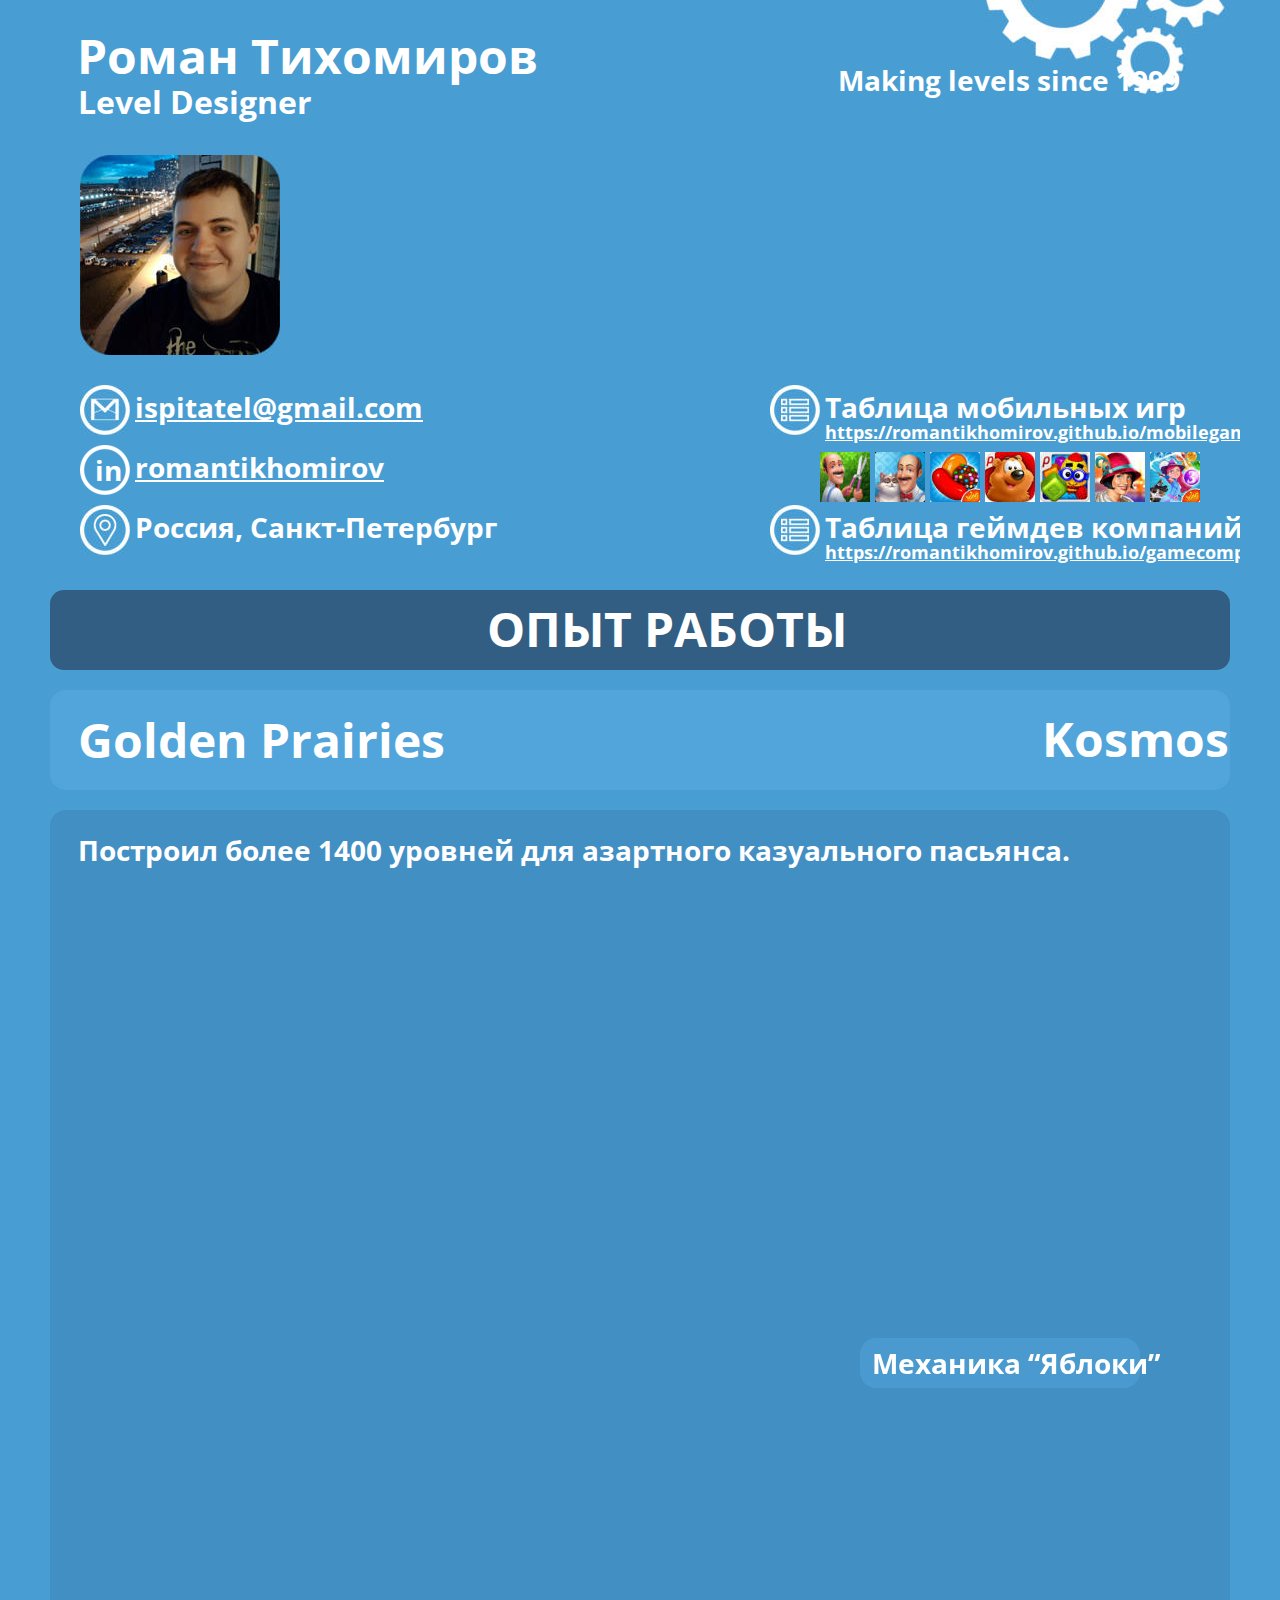
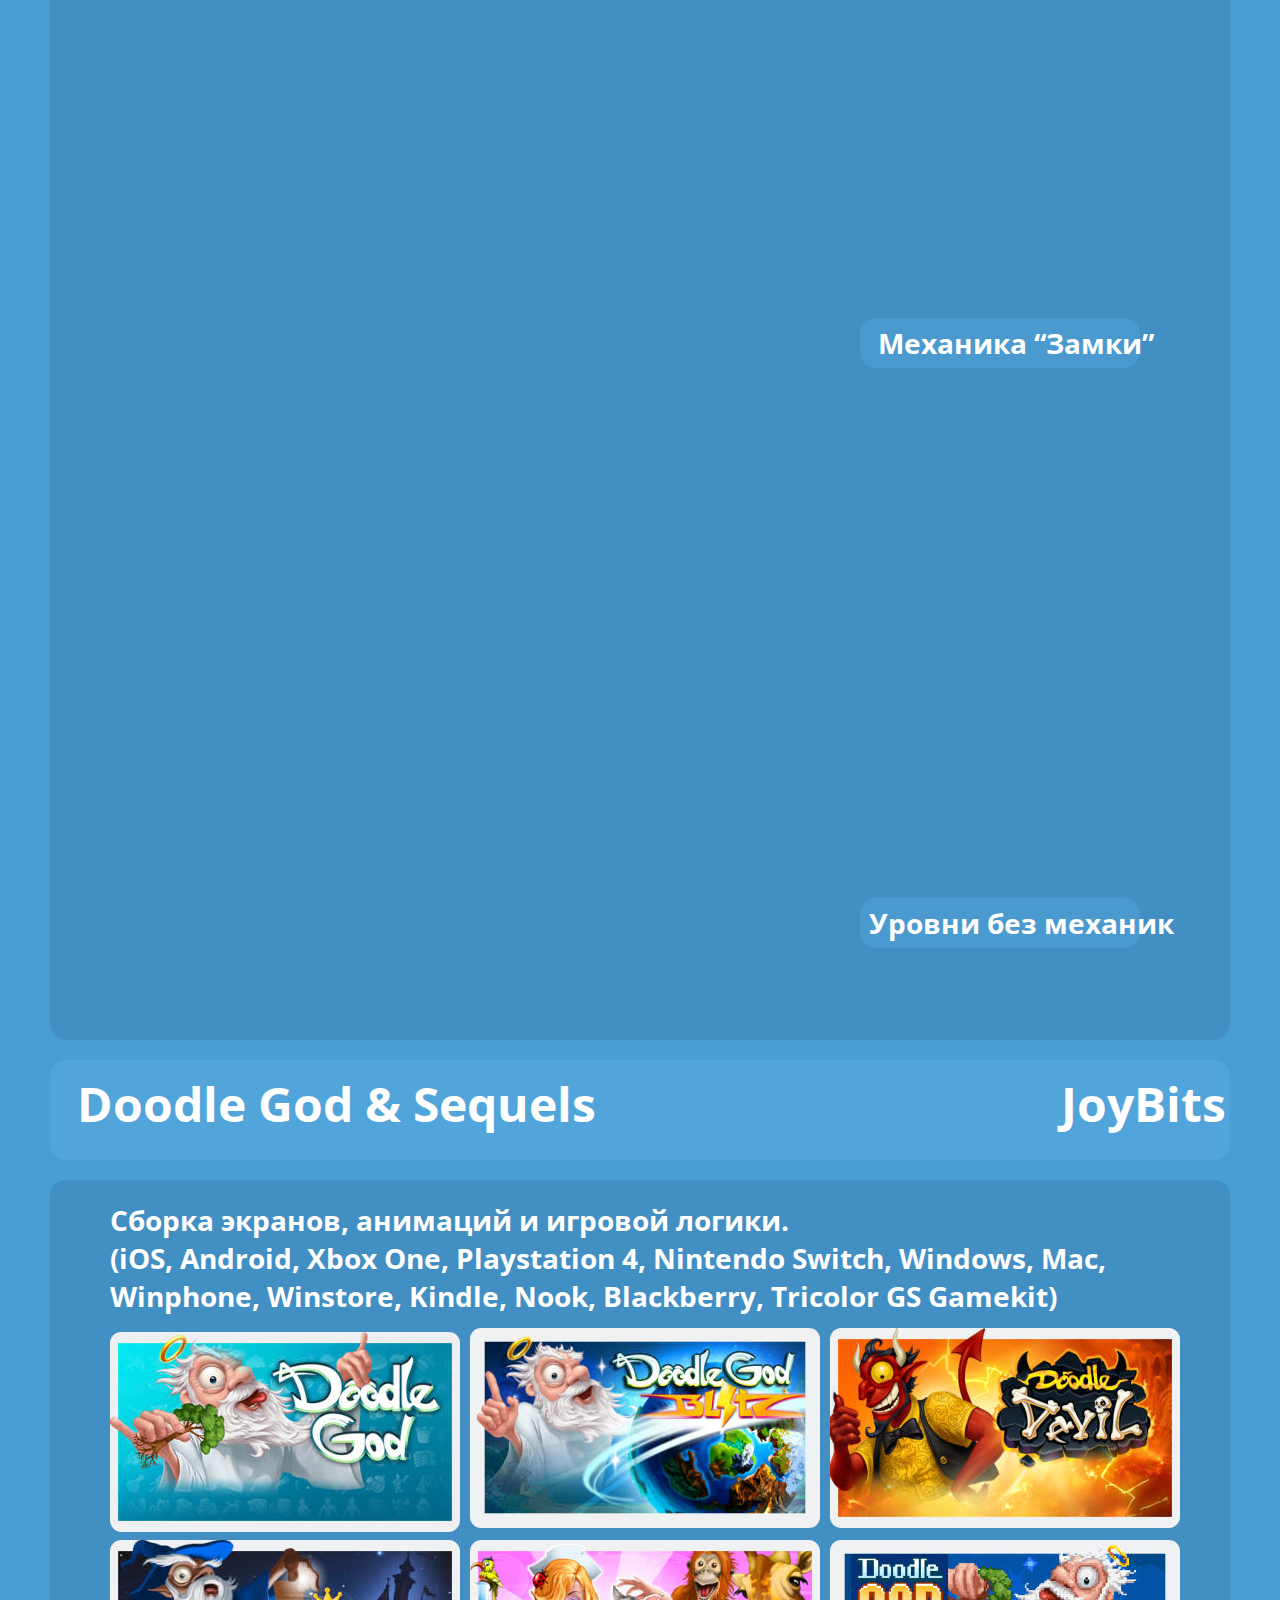
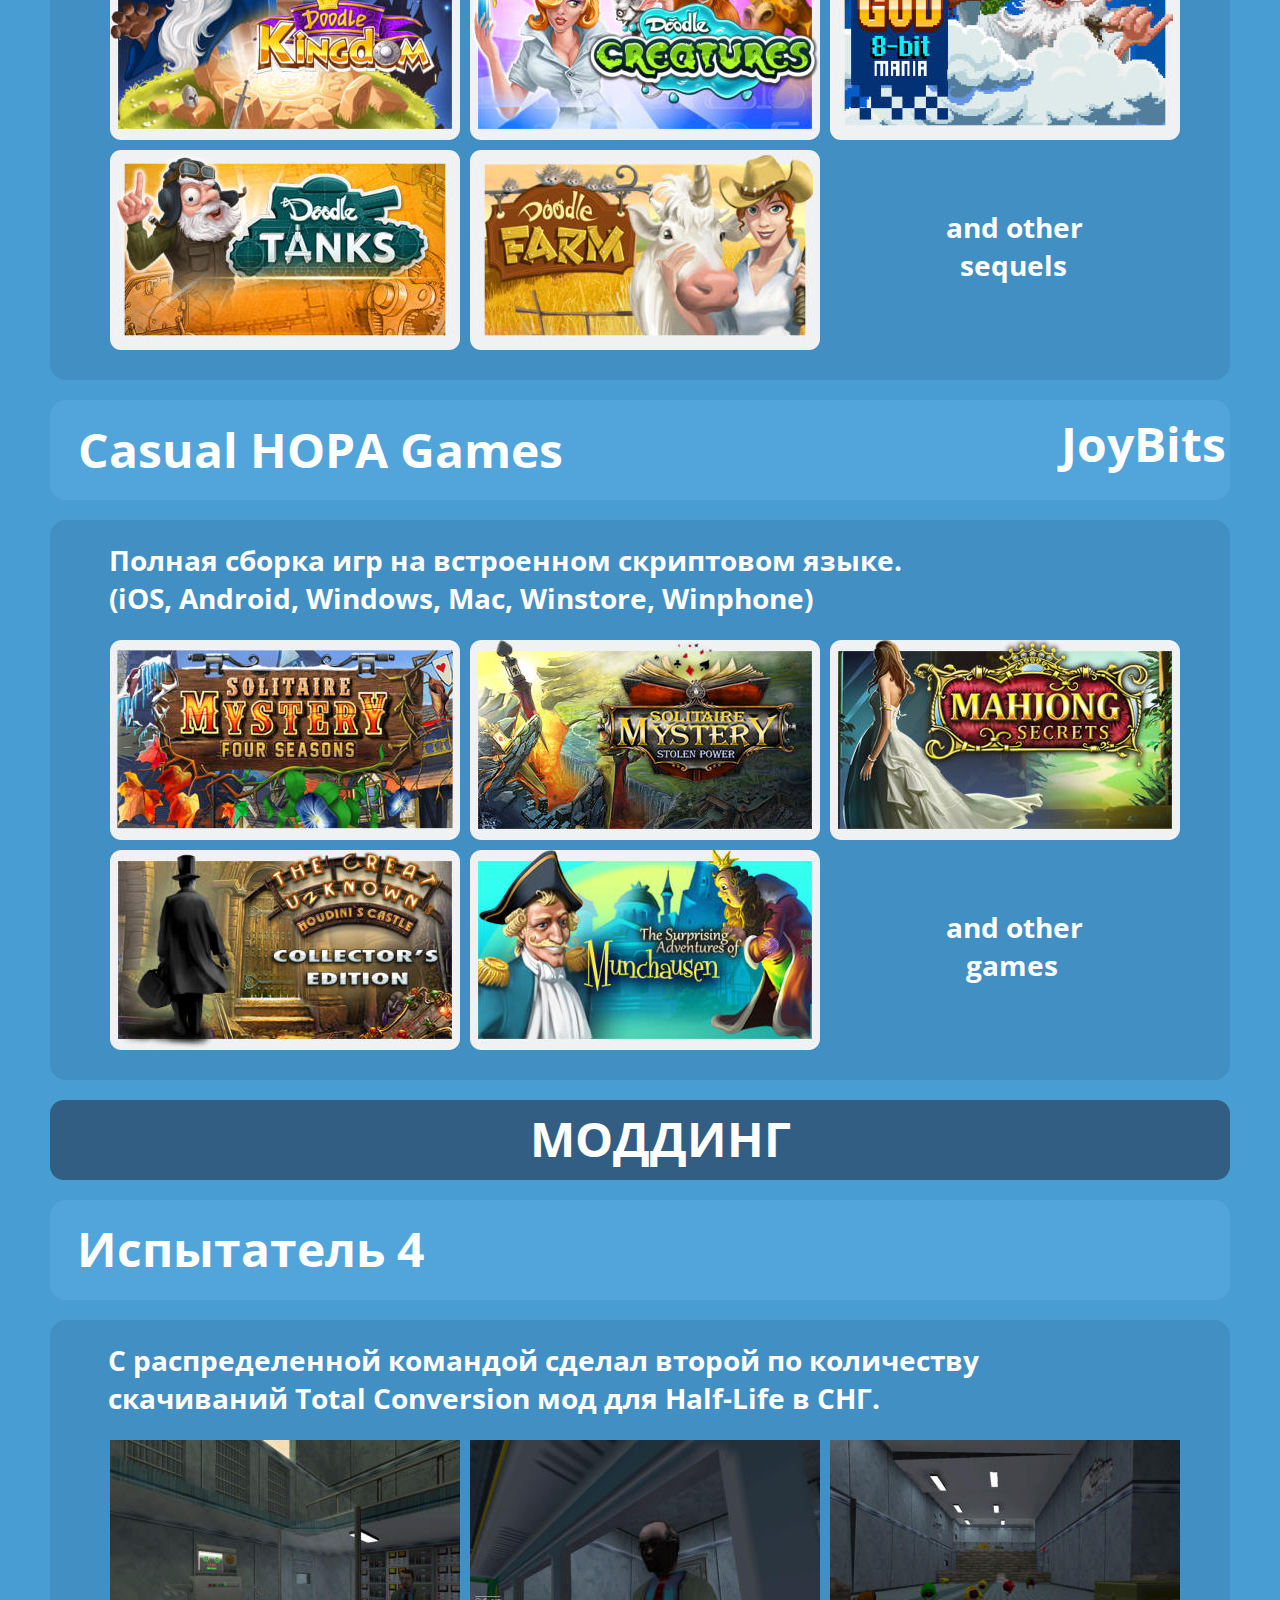
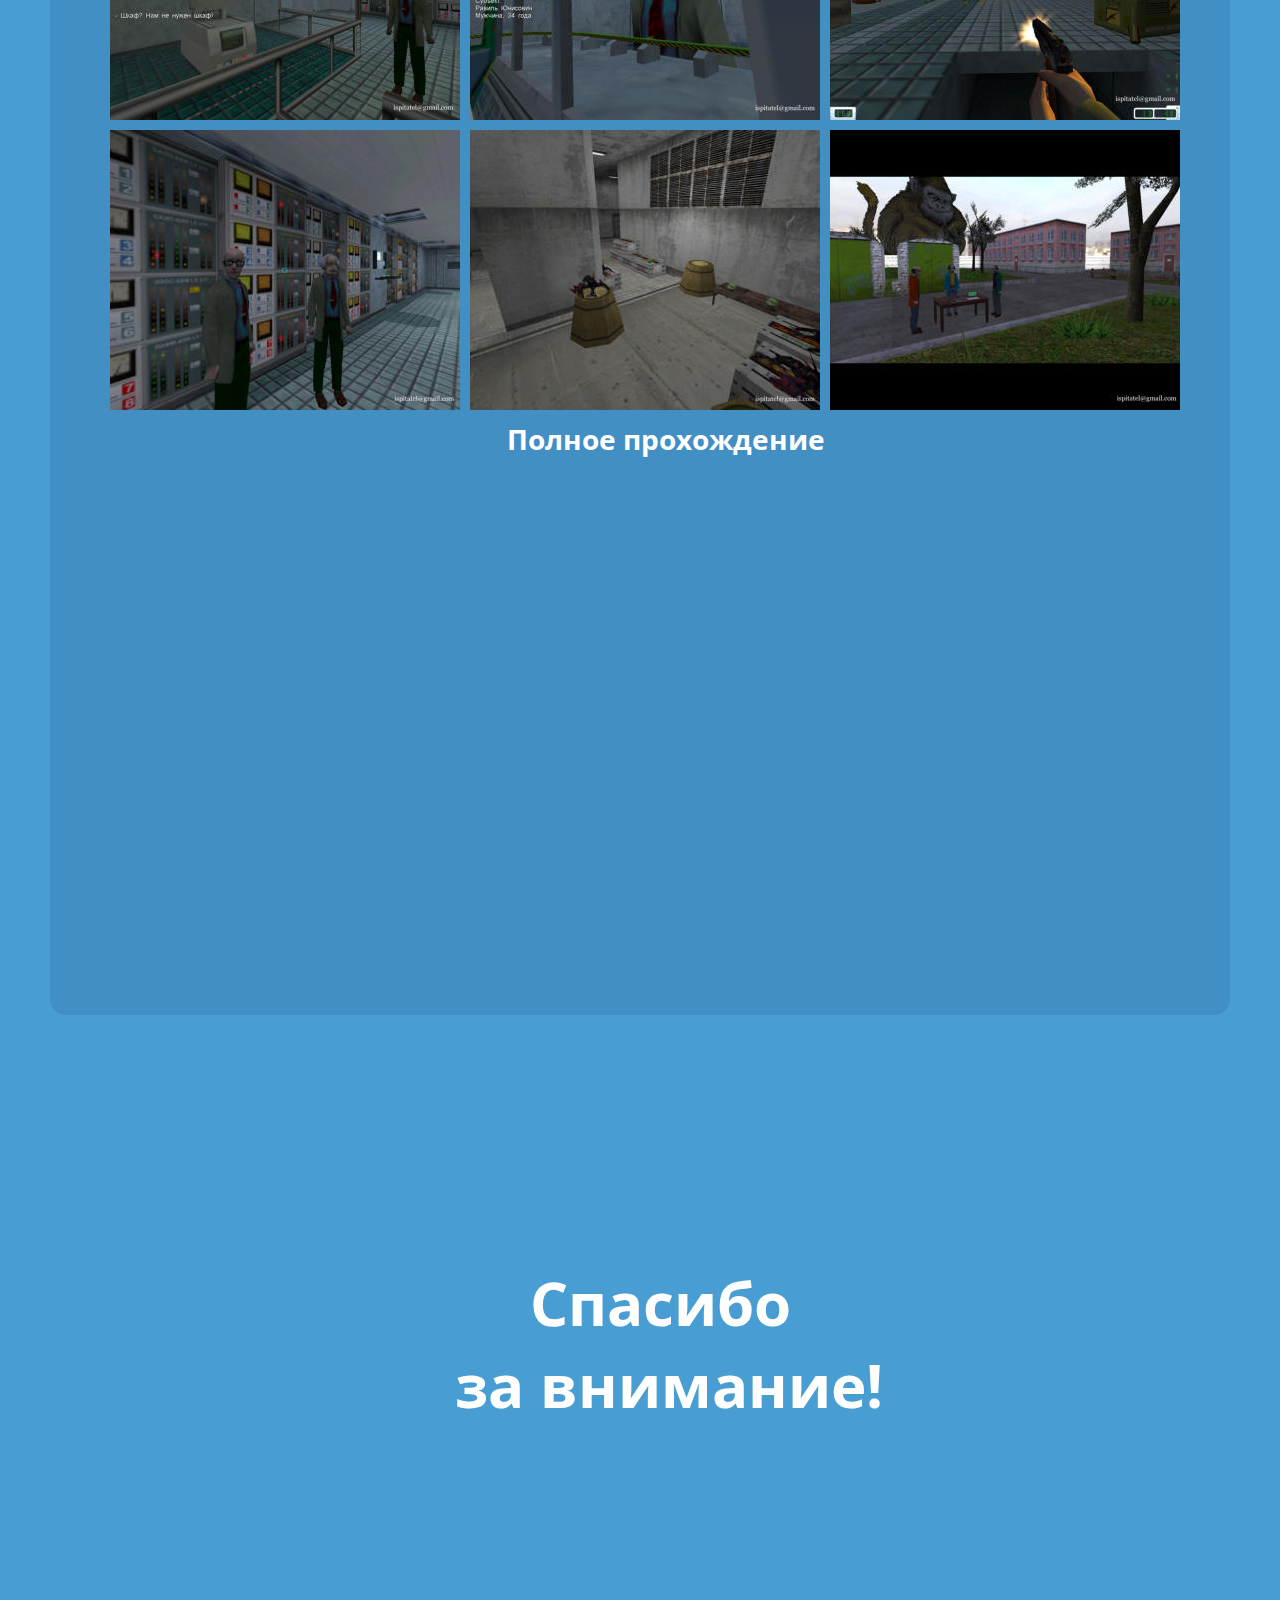
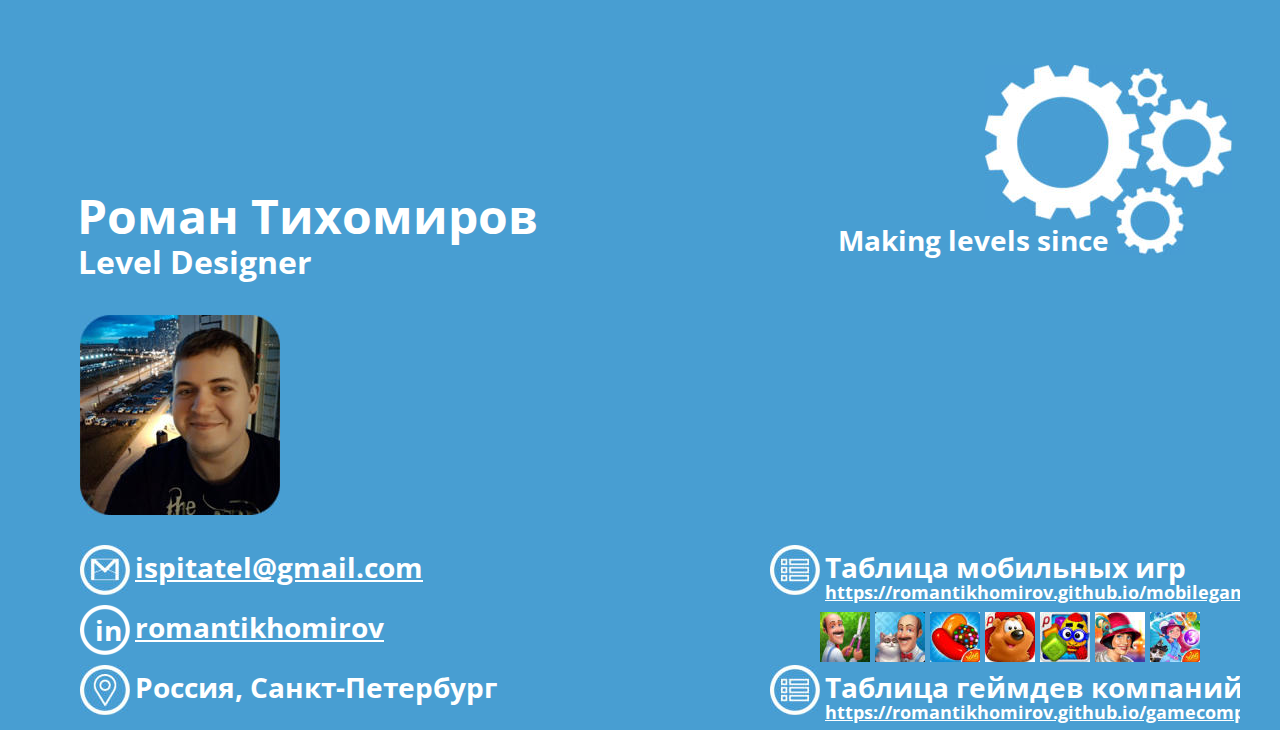
==== index.htm @ 05dcde02 "" ====
<!DOCTYPE html>
<html lang="en">
<head>
 <meta http-equiv="X-UA-Compatible" content="IE=EDGE"/>
 <meta charset="utf-8"/>
 <meta name="Generator" content="Xara HTML filter v.9.3.0.51"/>
 <meta name="XAR Files" content="index_htm_files/xr_files.txt"/>
 <title>Роман Тихомиров - Портфолио</title>
 <meta name="viewport" content="width=device-width, initial-scale=1" />
 <link rel="stylesheet" href="index_htm_files/xr_fonts.css"/>
 <script><!--
 if(navigator.userAgent.indexOf('MSIE')!=-1 || navigator.userAgent.indexOf('Trident')!=-1){ document.write('<link rel="stylesheet" href="index_htm_files/xr_fontsie.css"/>');} 
 if(navigator.userAgent.indexOf('Android')!=-1){ document.write('<link rel="stylesheet" href="index_htm_files/xr_fontsrep.css"/>');} 
--></script>
 <script>document.documentElement.className="xr_bgh0";</script>
 <link rel="stylesheet" href="index_htm_files/highslide.css" />
 <!--[if lt IE 7]><link rel="stylesheet" href="index_htm_files/highslide-ie6.css" /><![endif]-->
 <script src="index_htm_files/highslide.js"></script>
 <link rel="stylesheet" href="index_htm_files/xr_main.css"/>
 <link rel="stylesheet" href="index_htm_files/xr_text.css"/>
 <script src="index_htm_files/roe.js"></script>
 <script src="index_htm_files/replaceMobileFonts.js"></script>
 <script src="index_htm_files/prs4.js"></script>
 <script src="index_htm_files/jquery.js"></script>
 <link rel="stylesheet" href="index_htm_files/ani.css"/>
 <style>
  #xr_xr {top:0px;}
 </style>
 <meta http-equiv=”Pragma” content=”no-cache”>
<meta http-equiv=”Expires” content=”-1″>
<meta http-equiv=”CACHE-CONTROL” content=”NO-CACHE”>

<!-- Yandex.Metrika counter -->
<script type="text/javascript" >
   (function(m,e,t,r,i,k,a){m[i]=m[i]||function(){(m[i].a=m[i].a||[]).push(arguments)};
   m[i].l=1*new Date();k=e.createElement(t),a=e.getElementsByTagName(t)[0],k.async=1,k.src=r,a.parentNode.insertBefore(k,a)})
   (window, document, "script", "https://mc.yandex.ru/metrika/tag.js", "ym");

   ym(62895676, "init", {
        clickmap:true,
        trackLinks:true,
        accurateTrackBounce:true,
        webvisor:true
   });
</script>
<noscript><div><img src="https://mc.yandex.ru/watch/62895676" style="position:absolute; left:-9999px;" alt="" /></div></noscript>
<!-- /Yandex.Metrika counter -->
</head>
<body class="xr_bgb0">
<div class="xr_ap" id="xr_xrii"  style="width: 100%; height: 100%; min-width: 1200px; min-height: 7130px; top:0%; left:0%; overflow:hidden;">
<div class="xr_ap" id="xr_xr" style="width: 1200px; height: 7130px; left:50%; margin-left: -600px; text-align: left; top:0px;">
 <script>var xr_xr=document.getElementById("xr_xr");xr_rxc();</script>
<div id="xr_td" class="xr_td">
<div class="xr_ap xr_pp">
 <span class="xr_ar" style="left:0px;top:0px;width:1200px;height:7130px; background-color: #489ED2;"></span>
</div>
<div id="xr_xrc1" class="xr_ap xr_xri_ xr_xrc" style="width: 1200px; height: 7130px; overflow:hidden;">
 <!--[if lt IE 9]>
 <img class="xr_ap" src="index_htm_files/7966.png" alt="" title="" style="left:10px;top:4520px;width:1180px;height:1295px;"/>
 <![endif]-->
 <!--[if gte IE 9]><!-->
 <span class="xr_ar" style="left:10px;top:4520px;width:1180px;height:1295px; background-color: #428FC4; border-radius: 16px;"></span>
 <!--<![endif]-->
 <!--[if lt IE 9]>
 <img class="xr_ap" src="index_htm_files/7773.png" alt="" title="" style="left:10px;top:3720px;width:1180px;height:560px;"/>
 <![endif]-->
 <!--[if gte IE 9]><!-->
 <span class="xr_ar" style="left:10px;top:3720px;width:1180px;height:560px; background-color: #428FC4; border-radius: 16px;"></span>
 <!--<![endif]-->
 <span class="xr_ar" style="left:0px;top:0px;width:1200px;height:570px; background-color: #489ED2;"></span>
 <div class="xr_txt xr_s0" style="position: absolute; left:37px; top:74px; width:354px; height:10px;">
  <span class="xr_tl xr_s0" style="top: -51.31px;">Роман Тихомиров</span>
 </div>
 <div class="xr_txt xr_s1" style="position: absolute; left:-1271px; top:458px; width:161px; height:10px;">
 </div>
 <div class="xr_txt xr_s1" style="position: absolute; left:95px; top:418px; width:224px; height:10px;">
  <span class="xr_tl xr_s2" style="top: -29.93px;"><span class="xr_s1" style=""><a href="&#109;&#97;&#105;&#108;&#116;&#111;&#58;&#105;&#115;&#112;&#105;&#116;&#97;&#116;&#101;&#108;&#64;&#103;&#109;&#97;&#105;&#108;&#46;&#99;&#111;&#109;" onclick="return(xr_nn());" onmousemove="xr_mo(this,0)" >ispitatel&#64;gmail.com</a></span></span>
 </div>
 <a href="&#109;&#97;&#105;&#108;&#116;&#111;&#58;&#105;&#115;&#112;&#105;&#116;&#97;&#116;&#101;&#108;&#64;&#103;&#109;&#97;&#105;&#108;&#46;&#99;&#111;&#109;" onclick="return(xr_nn());">
  <img class="xr_ap" src="index_htm_files/5974.jpg" alt="" title="" onmousemove="xr_mo(this,0,event)" style="left:40px;top:385px;width:50px;height:50px;"/>
 </a>
 <div class="xr_txt xr_s3" style="position: absolute; left:38px; top:114px; width:179px; height:10px;">
  <span class="xr_tl xr_s3" style="top: -34.2px;">Level Designer</span>
 </div>
 <img class="xr_ap" src="index_htm_files/7683.jpg" alt="" title="" style="left:945px;top:-95px;width:157px;height:155px;"/>
 <img class="xr_ap" src="index_htm_files/7684.jpg" alt="" title="" style="left:1101px;top:-62px;width:91px;height:95px;"/>
 <img class="xr_ap" src="index_htm_files/7686.jpg" alt="" title="" style="left:1075px;top:26px;width:70px;height:69px;"/>
 <div class="xr_txt xr_s0" style="position: absolute; left:-1030px; top:74px; width:140px; height:10px;">
 </div>
 <div class="xr_txt xr_s2" style="position: absolute; left:-1067px; top:236px; width:25px; height:10px;">
 </div>
 <div class="xr_txt xr_s2" style="position: absolute; left:-1060px; top:296px; width:13px; height:10px;">
 </div>
 <img class="xr_ap" src="index_htm_files/7694.jpg" alt="" title="" style="left:40px;top:505px;width:50px;height:50px;"/>
 <div class="xr_txt xr_s4" style="position: absolute; left:95px; top:538px; width:280px; height:10px;">
  <span class="xr_tl xr_s4" style="top: -29.93px;">Россия, Санкт-Петербург</span>
 </div>
 <!--[if lt IE 9]>
 <img class="xr_ap" src="index_htm_files/7622.png" alt="" title="" style="left:10px;top:690px;width:1180px;height:100px;"/>
 <![endif]-->
 <!--[if gte IE 9]><!-->
 <span class="xr_ar" style="left:10px;top:690px;width:1180px;height:100px; background-color: #52A5DA; border-radius: 16px;"></span>
 <!--<![endif]-->
 <!--[if lt IE 9]>
 <img class="xr_ap" src="index_htm_files/7789.png" alt="" title="" style="left:10px;top:2780px;width:1180px;height:800px;"/>
 <![endif]-->
 <!--[if gte IE 9]><!-->
 <span class="xr_ar" style="left:10px;top:2780px;width:1180px;height:800px; background-color: #428FC4; border-radius: 16px;"></span>
 <!--<![endif]-->
 <div class="xr_txt xr_s2" style="position: absolute; left:70px; top:2831px; width:798px; height:10px;">
  <span class="xr_tl xr_s2" style="top: -29.93px;">Сборка экранов, анимаций и игровой логики.</span>
  <span class="xr_tl xr_s2" style="top: 8.2px;">(iOS, Android, Xbox One, Playstation 4, Nintendo Switch, Windows, Mac,</span>
  <span class="xr_tl xr_s2" style="top: 46.33px;">Winphone, Winstore, Kindle, Nook, Blackberry, Tricolor GS Gamekit)</span>
 </div>
 <!--[if lt IE 9]>
 <img class="xr_ap" src="index_htm_files/7487.png" alt="" title="" style="left:70px;top:2931px;width:350px;height:201px;"/>
 <![endif]-->
 <!--[if gte IE 9]><!-->
 <span class="xr_ar" style="left:70px;top:2932px;width:350px;height:200px; background-color: #EEEFF1; border-radius: 11px;"></span>
 <!--<![endif]-->
 <a href="http://joybits.org/games/doodle-god/" onclick="return(xr_nn());">
  <img class="xr_ap" src="index_htm_files/7488.jpg" alt="" title="" onmousemove="xr_mo(this,0,event)" style="left:70px;top:2932px;width:350px;height:200px;"/>
 </a>
 <!--[if lt IE 9]>
 <img class="xr_ap" src="index_htm_files/7489.png" alt="" title="" style="left:790px;top:2928px;width:350px;height:200px;"/>
 <![endif]-->
 <!--[if gte IE 9]><!-->
 <span class="xr_ar" style="left:790px;top:2928px;width:350px;height:200px; background-color: #F0F1F3; border-radius: 11px;"></span>
 <!--<![endif]-->
 <a href="http://joybits.org/games/doodle-devil/" onclick="return(xr_nn());">
  <img class="xr_ap" src="index_htm_files/7490.jpg" alt="" title="" onmousemove="xr_mo(this,0,event)" style="left:790px;top:2928px;width:350px;height:200px;"/>
 </a>
 <!--[if lt IE 9]>
 <img class="xr_ap" src="index_htm_files/7491.png" alt="" title="" style="left:70px;top:3140px;width:350px;height:200px;"/>
 <![endif]-->
 <!--[if gte IE 9]><!-->
 <span class="xr_ar" style="left:70px;top:3140px;width:350px;height:200px; background-color: #F0F1F3; border-radius: 11px;"></span>
 <!--<![endif]-->
 <a href="http://joybits.org/games/doodle-kingdom/" onclick="return(xr_nn());">
  <img class="xr_ap" src="index_htm_files/7492.jpg" alt="" title="" onmousemove="xr_mo(this,0,event)" style="left:70px;top:3140px;width:350px;height:200px;"/>
 </a>
 <!--[if lt IE 9]>
 <img class="xr_ap" src="index_htm_files/7491.png" alt="" title="" style="left:430px;top:3140px;width:350px;height:200px;"/>
 <![endif]-->
 <!--[if gte IE 9]><!-->
 <span class="xr_ar" style="left:430px;top:3140px;width:350px;height:200px; background-color: #F0F1F3; border-radius: 11px;"></span>
 <!--<![endif]-->
 <a href="http://joybits.org/games/doodle-creatures/" onclick="return(xr_nn());">
  <img class="xr_ap" src="index_htm_files/7493.jpg" alt="" title="" onmousemove="xr_mo(this,0,event)" style="left:430px;top:3140px;width:350px;height:200px;"/>
 </a>
 <!--[if lt IE 9]>
 <img class="xr_ap" src="index_htm_files/7489.png" alt="" title="" style="left:430px;top:2928px;width:350px;height:200px;"/>
 <![endif]-->
 <!--[if gte IE 9]><!-->
 <span class="xr_ar" style="left:430px;top:2928px;width:350px;height:200px; background-color: #F0F1F3; border-radius: 11px;"></span>
 <!--<![endif]-->
 <!--[if lt IE 9]>
 <img class="xr_ap" src="index_htm_files/7494.png" alt="" title="" style="left:430px;top:3350px;width:350px;height:200px;"/>
 <![endif]-->
 <!--[if gte IE 9]><!-->
 <span class="xr_ar" style="left:430px;top:3350px;width:350px;height:200px; background-color: #F0F1F3; border-radius: 11px;"></span>
 <!--<![endif]-->
 <a href="http://joybits.org/games/doodle-farm/" onclick="return(xr_nn());">
  <img class="xr_ap" src="index_htm_files/7495.jpg" alt="" title="" onmousemove="xr_mo(this,0,event)" style="left:437px;top:3353px;width:336px;height:193px;"/>
 </a>
 <!--[if lt IE 9]>
 <img class="xr_ap" src="index_htm_files/7494.png" alt="" title="" style="left:790px;top:3140px;width:350px;height:200px;"/>
 <![endif]-->
 <!--[if gte IE 9]><!-->
 <span class="xr_ar" style="left:790px;top:3140px;width:350px;height:200px; background-color: #F0F1F3; border-radius: 11px;"></span>
 <!--<![endif]-->
 <a href="http://joybits.org/games/doodle-god-blitz/" onclick="return(xr_nn());">
  <img class="xr_ap" src="index_htm_files/7496.jpg" alt="" title="" onmousemove="xr_mo(this,0,event)" style="left:437px;top:2931px;width:336px;height:193px;"/>
 </a>
 <!--[if lt IE 9]>
 <img class="xr_ap" src="index_htm_files/7491.png" alt="" title="" style="left:70px;top:3350px;width:350px;height:200px;"/>
 <![endif]-->
 <!--[if gte IE 9]><!-->
 <span class="xr_ar" style="left:70px;top:3350px;width:350px;height:200px; background-color: #F0F1F3; border-radius: 11px;"></span>
 <!--<![endif]-->
 <a href="http://joybits.org/games/doodle-tanks/" onclick="return(xr_nn());">
  <img class="xr_ap" src="index_htm_files/7497.jpg" alt="" title="" onmousemove="xr_mo(this,0,event)" style="left:77px;top:3353px;width:336px;height:193px;"/>
 </a>
 <a href="http://joybits.org/games/doodle-god-8-bit-mania/" onclick="return(xr_nn());">
  <img class="xr_ap" src="index_htm_files/7498.jpg" alt="" title="" onmousemove="xr_mo(this,0,event)" style="left:797px;top:3143px;width:336px;height:193px;"/>
 </a>
 <div class="xr_txt xr_s5" style="position: absolute; left:601px; top:6126px; width:333px; height:10px;">
  <span class="xr_tc xr_s5" style="left: -110.95px; top: -64.13px; width: 222px;">Спасибо</span>
  <span class="xr_tc xr_s5" style="left: -185.88px; top: 17.58px; width: 372px;">за внимание!</span>
 </div>
 <a href="index_htm_files/6161.jpg" class="highslide" onmouseover="hs.headingText=''" onclick="return hs.expand(this, { headingText: '', slideshowGroup: 0 } )">
  <img class="xr_ap" src="index_htm_files/7806.jpg" alt="" title="" onmousemove="xr_mo(this,0,event)" style="left:430px;top:4930px;width:350px;height:280px;"/>
 </a>
 <a href="index_htm_files/6162.jpg" class="highslide" onmouseover="hs.headingText=''" onclick="return hs.expand(this, { headingText: '', slideshowGroup: 0 } )">
  <img class="xr_ap" src="index_htm_files/7807.jpg" alt="" title="" onmousemove="xr_mo(this,0,event)" style="left:790px;top:4930px;width:350px;height:280px;"/>
 </a>
 <a href="index_htm_files/6163.jpg" class="highslide" onmouseover="hs.headingText=''" onclick="return hs.expand(this, { headingText: '', slideshowGroup: 0 } )">
  <img class="xr_ap" src="index_htm_files/7808.jpg" alt="" title="" onmousemove="xr_mo(this,0,event)" style="left:70px;top:4640px;width:350px;height:280px;"/>
 </a>
 <a href="index_htm_files/6164.jpg" class="highslide" onmouseover="hs.headingText=''" onclick="return hs.expand(this, { headingText: '', slideshowGroup: 0 } )">
  <img class="xr_ap" src="index_htm_files/7809.jpg" alt="" title="" onmousemove="xr_mo(this,0,event)" style="left:430px;top:4640px;width:350px;height:280px;"/>
 </a>
 <a href="index_htm_files/6165.jpg" class="highslide" onmouseover="hs.headingText=''" onclick="return hs.expand(this, { headingText: '', slideshowGroup: 0 } )">
  <img class="xr_ap" src="index_htm_files/7810.jpg" alt="" title="" onmousemove="xr_mo(this,0,event)" style="left:70px;top:4930px;width:350px;height:280px;"/>
 </a>
 <a href="index_htm_files/6166.jpg" class="highslide" onmouseover="hs.headingText=''" onclick="return hs.expand(this, { headingText: '', slideshowGroup: 0 } )">
  <img class="xr_ap" src="index_htm_files/7811.jpg" alt="" title="" onmousemove="xr_mo(this,0,event)" style="left:790px;top:4640px;width:350px;height:280px;"/>
 </a>
 <div class="xr_txt xr_s6" style="position: absolute; left:785px; top:439px; width:372px; height:10px;">
  <span class="xr_tl xr_s6" style="top: -19.24px;"><a href="https://romantikhomirov.github.io/mobilegameslist" target="_blank" onclick="return(xr_nn());" onmousemove="xr_mo(this,0)" >https://romantikhomirov.github.io/mobilegameslist</a></span>
 </div>
 <div class="xr_txt xr_s2" style="position: absolute; left:798px; top:91px; width:269px; height:10px;">
  <span class="xr_tl xr_s2" style="top: -29.93px;">Making levels since 1999</span>
 </div>
 <img class="xr_ap" src="index_htm_files/6485.jpg" alt="" title="" style="left:40px;top:155px;width:200px;height:200px;"/>
 <img class="xr_ap" src="index_htm_files/6565.jpg" alt="" title="" style="left:40px;top:155px;width:200px;height:200px;"/>
 <!--[if lt IE 9]>
 <img class="xr_ap" id="alchemy" src="index_htm_files/7770.png" alt="" title="" style="left:10px;top:590px;width:1180px;height:80px;"/>
 <![endif]-->
 <!--[if gte IE 9]><!-->
 <span class="xr_ar" id="alchemy" style="left:10px;top:590px;width:1180px;height:80px; background-color: #23334D; border-radius: 14px;-moz-opacity: 0.60;-khtml-opacity: 0.60;opacity: 0.60;filter:progid:DXImageTransform.Microsoft.Alpha(opacity=60);"></span>
 <!--<![endif]-->
 <div class="xr_txt xr_s7" style="position: absolute; left:600px; top:647px; width:274px; height:10px;">
  <span class="xr_tc xr_s7" style="left: -153.21px; top: -51.31px; width: 306px;">ОПЫТ РАБОТЫ</span>
 </div>
 <div class="xr_txt xr_s6" style="position: absolute; left:785px; top:559px; width:392px; height:10px;">
  <span class="xr_tl xr_s6" style="top: -19.24px;"><a href="https://romantikhomirov.github.io/gamecompanieslist" target="_blank" onclick="return(xr_nn());" onmousemove="xr_mo(this,0)" >https://romantikhomirov.github.io/gamecompanieslist</a></span>
 </div>
 <div class="xr_txt xr_s4" style="position: absolute; left:785px; top:418px; width:283px; height:10px;">
  <span class="xr_tl xr_s4" style="top: -29.93px;">Таблица мобильных игр</span>
 </div>
 <img class="xr_ap" src="index_htm_files/7702.jpg" alt="" title="" style="left:730px;top:385px;width:50px;height:50px;"/>
 <div class="xr_txt xr_s4" style="position: absolute; left:785px; top:538px; width:325px; height:10px;">
  <span class="xr_tl xr_s4" style="top: -29.93px;">Таблица геймдев компаний</span>
 </div>
 <img class="xr_ap" src="index_htm_files/7702.jpg" alt="" title="" style="left:730px;top:505px;width:50px;height:50px;"/>
 <div class="xr_txt xr_s4" style="position: absolute; left:-1361px; top:941px; width:930px; height:10px;">
 </div>
 <div class="xr_txt xr_s4" style="position: absolute; left:-1327px; top:1098px; width:90px; height:10px;">
 </div>
 <div class="xr_txt xr_s4" style="position: absolute; left:-740px; top:1091px; width:111px; height:10px;">
 </div>
 <div class="xr_txt xr_s4" style="position: absolute; left:-1029px; top:1098px; width:99px; height:10px;">
 </div>
 <div class="xr_txt xr_s8" style="position: absolute; left:-786px; top:1131px; width:341px; height:10px;">
 </div>
 <div class="xr_txt xr_s4" style="position: absolute; left:-470px; top:1451px; width:73px; height:10px;">
 </div>
 <div class="xr_txt xr_s8" style="position: absolute; left:-1044px; top:1131px; width:155px; height:10px;">
 </div>
 <div class="xr_txt xr_s8" style="position: absolute; left:-967px; top:1316px; width:313px; height:10px;">
 </div>
 <div class="xr_txt xr_s4" style="position: absolute; left:-457px; top:1558px; width:78px; height:10px;">
 </div>
 <div class="xr_txt xr_s4" style="position: absolute; left:-469px; top:1600px; width:119px; height:10px;">
 </div>
 <div class="xr_txt xr_s4" style="position: absolute; left:-605px; top:1748px; width:387px; height:10px;">
 </div>
 <div class="xr_txt xr_s0" style="position: absolute; left:38px; top:758px; width:281px; height:10px;">
  <span class="xr_tl xr_s0" style="top: -51.31px;">Golden Prairies</span>
 </div>
 <!--[if lt IE 9]>
 <img class="xr_ap" src="index_htm_files/7491.png" alt="" title="" style="left:70px;top:3840px;width:350px;height:200px;"/>
 <![endif]-->
 <!--[if gte IE 9]><!-->
 <span class="xr_ar" style="left:70px;top:3840px;width:350px;height:200px; background-color: #F0F1F3; border-radius: 11px;"></span>
 <!--<![endif]-->
 <a href="http://joybits.org/games/solitaire-mystery-four-seasons/" onclick="return(xr_nn());">
  <img class="xr_ap" src="index_htm_files/7505.jpg" alt="" title="" onmousemove="xr_mo(this,0,event)" style="left:70px;top:3840px;width:350px;height:200px;"/>
 </a>
 <!--[if lt IE 9]>
 <img class="xr_ap" src="index_htm_files/7491.png" alt="" title="" style="left:70px;top:4050px;width:350px;height:200px;"/>
 <![endif]-->
 <!--[if gte IE 9]><!-->
 <span class="xr_ar" style="left:70px;top:4050px;width:350px;height:200px; background-color: #F0F1F3; border-radius: 11px;"></span>
 <!--<![endif]-->
 <a href="http://joybits.org/games/the-great-unknown-houdinis-castle/" onclick="return(xr_nn());">
  <img class="xr_ap" src="index_htm_files/7506.jpg" alt="" title="" onmousemove="xr_mo(this,0,event)" style="left:70px;top:4050px;width:350px;height:200px;"/>
 </a>
 <!--[if lt IE 9]>
 <img class="xr_ap" src="index_htm_files/7507.png" alt="" title="" style="left:430px;top:4050px;width:350px;height:200px;"/>
 <![endif]-->
 <!--[if gte IE 9]><!-->
 <span class="xr_ar" style="left:430px;top:4050px;width:350px;height:200px; background-color: #F0F1F3; border-radius: 11px;"></span>
 <!--<![endif]-->
 <!--[if lt IE 9]>
 <img class="xr_ap" src="index_htm_files/7508.png" alt="" title="" style="left:790px;top:3840px;width:350px;height:200px;"/>
 <![endif]-->
 <!--[if gte IE 9]><!-->
 <span class="xr_ar" style="left:790px;top:3840px;width:350px;height:200px; background-color: #F0F1F3; border-radius: 11px;"></span>
 <!--<![endif]-->
 <a href="http://joybits.org/games/the-surprising-adventures-of-munchausen/" onclick="return(xr_nn());">
  <img class="xr_ap" src="index_htm_files/7509.jpg" alt="" title="" onmousemove="xr_mo(this,0,event)" style="left:430px;top:4050px;width:350px;height:200px;"/>
 </a>
 <a href="http://joybits.org/games/mahjong-secrets/" onclick="return(xr_nn());">
  <img class="xr_ap" src="index_htm_files/7510.jpg" alt="" title="" onmousemove="xr_mo(this,0,event)" style="left:790px;top:3840px;width:350px;height:200px;"/>
 </a>
 <!--[if lt IE 9]>
 <img class="xr_ap" src="index_htm_files/7511.png" alt="" title="" style="left:430px;top:3840px;width:350px;height:200px;"/>
 <![endif]-->
 <!--[if gte IE 9]><!-->
 <span class="xr_ar" style="left:430px;top:3840px;width:350px;height:200px; background-color: #F0F1F3; border-radius: 11px;"></span>
 <!--<![endif]-->
 <a href="http://joybits.org/games/solitaire-mystery-stolen-power/" onclick="return(xr_nn());">
  <img class="xr_ap" src="index_htm_files/7512.jpg" alt="" title="" onmousemove="xr_mo(this,0,event)" style="left:430px;top:3840px;width:350px;height:200px;"/>
 </a>
 <div class="xr_txt xr_s0" style="position: absolute; left:1161px; top:757px; width:141px; height:10px;">
  <span class="xr_tr xr_s0" style="left: -159.46px; top: -51.31px; width: 159px;">Kosmos</span>
 </div>
 <!--[if lt IE 9]>
 <img class="xr_ap" src="index_htm_files/8130.png" alt="" title="" style="left:10px;top:810px;width:1180px;height:1830px;"/>
 <![endif]-->
 <!--[if gte IE 9]><!-->
 <span class="xr_ar" style="left:10px;top:810px;width:1180px;height:1830px; background-color: #428FC4; border-radius: 16px;"></span>
 <!--<![endif]-->
 <!--[if lt IE 9]>
 <img class="xr_ap" src="index_htm_files/7622.png" alt="" title="" style="left:10px;top:2660px;width:1180px;height:100px;"/>
 <![endif]-->
 <!--[if gte IE 9]><!-->
 <span class="xr_ar" style="left:10px;top:2660px;width:1180px;height:100px; background-color: #52A5DA; border-radius: 16px;"></span>
 <!--<![endif]-->
 <div class="xr_txt xr_s0" style="position: absolute; left:37px; top:2722px; width:406px; height:10px;">
  <span class="xr_tl xr_s0" style="top: -51.31px;">Doodle God &amp; Sequels</span>
 </div>
 <div class="xr_txt xr_s0" style="position: absolute; left:1161px; top:2722px; width:129px; height:10px;">
  <span class="xr_tr xr_s0" style="left: -139.71px; top: -51.31px; width: 140px;">JoyBits</span>
 </div>
 <!--[if lt IE 9]>
 <img class="xr_ap" src="index_htm_files/7622.png" alt="" title="" style="left:10px;top:3600px;width:1180px;height:100px;"/>
 <![endif]-->
 <!--[if gte IE 9]><!-->
 <span class="xr_ar" style="left:10px;top:3600px;width:1180px;height:100px; background-color: #52A5DA; border-radius: 16px;"></span>
 <!--<![endif]-->
 <div class="xr_txt xr_s0" style="position: absolute; left:38px; top:3668px; width:370px; height:10px;">
  <span class="xr_tl xr_s0" style="top: -51.31px;">Casual HOPA Games</span>
 </div>
 <div class="xr_txt xr_s0" style="position: absolute; left:1161px; top:3662px; width:129px; height:10px;">
  <span class="xr_tr xr_s0" style="left: -139.71px; top: -51.31px; width: 140px;">JoyBits</span>
 </div>
 <div class="xr_txt xr_s2" style="position: absolute; left:69px; top:3771px; width:624px; height:10px;">
  <span class="xr_tl xr_s2" style="top: -29.93px;">Полная сборка игр на встроенном скриптовом языке.</span>
  <span class="xr_tl xr_s2" style="top: 8.2px;">(iOS, Android, Windows, Mac, Winstore, Winphone)</span>
 </div>
 <!--[if lt IE 9]>
 <img class="xr_ap" src="index_htm_files/7770.png" alt="" title="" style="left:10px;top:4300px;width:1180px;height:80px;"/>
 <![endif]-->
 <!--[if gte IE 9]><!-->
 <span class="xr_ar" style="left:10px;top:4300px;width:1180px;height:80px; background-color: #23334D; border-radius: 14px;-moz-opacity: 0.60;-khtml-opacity: 0.60;opacity: 0.60;filter:progid:DXImageTransform.Microsoft.Alpha(opacity=60);"></span>
 <!--<![endif]-->
 <div class="xr_txt xr_s7" style="position: absolute; left:600px; top:4357px; width:197px; height:10px;">
  <span class="xr_tc xr_s7" style="left: -110.45px; top: -51.31px; width: 221px;">МОДДИНГ</span>
 </div>
 <div class="xr_txt xr_s2" style="position: absolute; left:38px; top:861px; width:782px; height:10px;">
  <span class="xr_tl xr_s2" style="top: -29.93px;">Построил более 1400 уровней для азартного казуального пасьянса.</span>
 </div>
 <div class="xr_txt xr_s2" style="position: absolute; left:55px; top:481px; width:18px; height:10px;">
  <span class="xr_tl xr_s2" style="top: -29.93px;">in</span>
 </div>
 <img class="xr_ap" src="index_htm_files/7736.png" alt="" title="" style="left:40px;top:445px;width:50px;height:50px;"/>
 <div class="xr_txt xr_s1" style="position: absolute; left:95px; top:478px; width:194px; height:10px;">
  <span class="xr_tl xr_s2" style="top: -29.93px;"><span class="xr_s1" style=""><a href="https://www.linkedin.com/in/romantikhomirov" target="_blank" onclick="return(xr_nn());" onmousemove="xr_mo(this,0)" >romantikhomirov</a></span></span>
 </div>
 <!--[if lt IE 9]>
 <img class="xr_ap" src="index_htm_files/7771.png" alt="" title="" style="left:790px;top:3350px;width:350px;height:200px;"/>
 <![endif]-->
 <!--[if gte IE 9]><!-->
 <span class="xr_ar" style="left:790px;top:3350px;width:350px;height:200px; background-color: #428FC4; border-radius: 11px;"></span>
 <!--<![endif]-->
 <div class="xr_txt xr_s4" style="position: absolute; left:965px; top:3438px; width:107px; height:10px;">
  <span class="xr_tc xr_s4" style="left: -59.12px; top: -29.93px; width: 118px;">and other</span>
  <span class="xr_tc xr_s4" style="left: -44.81px; top: 8.2px; width: 90px;">sequels</span>
 </div>
 <!--[if lt IE 9]>
 <img class="xr_ap" src="index_htm_files/7772.png" alt="" title="" style="left:790px;top:4050px;width:350px;height:200px;"/>
 <![endif]-->
 <!--[if gte IE 9]><!-->
 <span class="xr_ar" style="left:790px;top:4050px;width:350px;height:200px; background-color: #428FC4; border-radius: 11px;"></span>
 <!--<![endif]-->
 <div class="xr_txt xr_s4" style="position: absolute; left:965px; top:4138px; width:107px; height:10px;">
  <span class="xr_tc xr_s4" style="left: -59.12px; top: -29.93px; width: 118px;">and other</span>
  <span class="xr_tc xr_s4" style="left: -39.02px; top: 8.2px; width: 78px;">games</span>
 </div>
 <!--[if lt IE 9]>
 <img class="xr_ap" src="index_htm_files/7622.png" alt="" title="" style="left:10px;top:4400px;width:1180px;height:100px;"/>
 <![endif]-->
 <!--[if gte IE 9]><!-->
 <span class="xr_ar" style="left:10px;top:4400px;width:1180px;height:100px; background-color: #52A5DA; border-radius: 16px;"></span>
 <!--<![endif]-->
 <div class="xr_txt xr_s0" style="position: absolute; left:37px; top:4467px; width:266px; height:10px;">
  <span class="xr_tl xr_s0" style="top: -51.31px;">Испытатель 4</span>
 </div>
 <div class="xr_txt xr_s2" style="position: absolute; left:68px; top:4571px; width:683px; height:10px;">
  <span class="xr_tl xr_s2" style="top: -29.93px;">С распределенной командой сделал второй по количеству</span>
  <span class="xr_tl xr_s2" style="top: 8.2px;">скачиваний Total Conversion мод для Half-Life в СНГ.</span>
 </div>
 <div class="xr_txt xr_s9" style="position: absolute; left:2204px; top:4424px; width:59px; height:10px;">
 </div>
 <img class="xr_ap" src="index_htm_files/7854.jpg" alt="" title="" style="left:890px;top:452px;width:50px;height:50px;"/>
 <img class="xr_ap" src="index_htm_files/7855.jpg" alt="" title="" style="left:780px;top:452px;width:50px;height:50px;"/>
 <img class="xr_ap" src="index_htm_files/7856.jpg" alt="" title="" style="left:945px;top:452px;width:50px;height:50px;"/>
 <img class="xr_ap" src="index_htm_files/7857.jpg" alt="" title="" style="left:1110px;top:452px;width:50px;height:50px;"/>
 <img class="xr_ap" src="index_htm_files/7858.jpg" alt="" title="" style="left:1055px;top:452px;width:50px;height:50px;"/>
 <img class="xr_ap" src="index_htm_files/7859.jpg" alt="" title="" style="left:1000px;top:452px;width:50px;height:50px;"/>
 <img class="xr_ap" src="index_htm_files/7860.jpg" alt="" title="" style="left:835px;top:452px;width:50px;height:50px;"/>
 <span class="xr_ar" style="left:0px;top:6440px;width:1200px;height:690px; background-color: #489ED2;"></span>
 <div class="xr_txt xr_s0" style="position: absolute; left:37px; top:6634px; width:354px; height:10px;">
  <span class="xr_tl xr_s0" style="top: -51.31px;">Роман Тихомиров</span>
 </div>
 <div class="xr_txt xr_s1" style="position: absolute; left:95px; top:6978px; width:224px; height:10px;">
  <span class="xr_tl xr_s2" style="top: -29.93px;"><span class="xr_s1" style=""><a href="&#109;&#97;&#105;&#108;&#116;&#111;&#58;&#105;&#115;&#112;&#105;&#116;&#97;&#116;&#101;&#108;&#64;&#103;&#109;&#97;&#105;&#108;&#46;&#99;&#111;&#109;" onclick="return(xr_nn());" onmousemove="xr_mo(this,0)" >ispitatel&#64;gmail.com</a></span></span>
 </div>
 <a href="&#109;&#97;&#105;&#108;&#116;&#111;&#58;&#105;&#115;&#112;&#105;&#116;&#97;&#116;&#101;&#108;&#64;&#103;&#109;&#97;&#105;&#108;&#46;&#99;&#111;&#109;" onclick="return(xr_nn());">
  <img class="xr_ap" src="index_htm_files/5974.jpg" alt="" title="" onmousemove="xr_mo(this,0,event)" style="left:40px;top:6945px;width:50px;height:50px;"/>
 </a>
 <div class="xr_txt xr_s3" style="position: absolute; left:38px; top:6674px; width:179px; height:10px;">
  <span class="xr_tl xr_s3" style="top: -34.2px;">Level Designer</span>
 </div>
 <img class="xr_ap" src="index_htm_files/7957.jpg" alt="" title="" style="left:40px;top:7065px;width:50px;height:50px;"/>
 <div class="xr_txt xr_s4" style="position: absolute; left:95px; top:7098px; width:280px; height:10px;">
  <span class="xr_tl xr_s4" style="top: -29.93px;">Россия, Санкт-Петербург</span>
 </div>
 <div class="xr_txt xr_s6" style="position: absolute; left:785px; top:6999px; width:372px; height:10px;">
  <span class="xr_tl xr_s6" style="top: -19.24px;"><a href="https://romantikhomirov.github.io/mobilegameslist" target="_blank" onclick="return(xr_nn());" onmousemove="xr_mo(this,0)" >https://romantikhomirov.github.io/mobilegameslist</a></span>
 </div>
 <div class="xr_txt xr_s2" style="position: absolute; left:798px; top:6651px; width:269px; height:10px;">
  <span class="xr_tl xr_s2" style="top: -29.93px;">Making levels since 1999</span>
 </div>
 <img class="xr_ap" src="index_htm_files/6485.jpg" alt="" title="" style="left:40px;top:6715px;width:200px;height:200px;"/>
 <img class="xr_ap" src="index_htm_files/7958.jpg" alt="" title="" style="left:40px;top:6715px;width:200px;height:200px;"/>
 <div class="xr_txt xr_s6" style="position: absolute; left:785px; top:7119px; width:392px; height:10px;">
  <span class="xr_tl xr_s6" style="top: -19.24px;"><a href="https://romantikhomirov.github.io/gamecompanieslist" target="_blank" onclick="return(xr_nn());" onmousemove="xr_mo(this,0)" >https://romantikhomirov.github.io/gamecompanieslist</a></span>
 </div>
 <div class="xr_txt xr_s4" style="position: absolute; left:785px; top:6978px; width:283px; height:10px;">
  <span class="xr_tl xr_s4" style="top: -29.93px;">Таблица мобильных игр</span>
 </div>
 <img class="xr_ap" src="index_htm_files/7959.jpg" alt="" title="" style="left:730px;top:6945px;width:50px;height:50px;"/>
 <div class="xr_txt xr_s4" style="position: absolute; left:785px; top:7098px; width:325px; height:10px;">
  <span class="xr_tl xr_s4" style="top: -29.93px;">Таблица геймдев компаний</span>
 </div>
 <img class="xr_ap" src="index_htm_files/7959.jpg" alt="" title="" style="left:730px;top:7065px;width:50px;height:50px;"/>
 <div class="xr_txt xr_s2" style="position: absolute; left:55px; top:7041px; width:18px; height:10px;">
  <span class="xr_tl xr_s2" style="top: -29.93px;">in</span>
 </div>
 <img class="xr_ap" src="index_htm_files/7736.png" alt="" title="" style="left:40px;top:7005px;width:50px;height:50px;"/>
 <div class="xr_txt xr_s1" style="position: absolute; left:95px; top:7038px; width:194px; height:10px;">
  <span class="xr_tl xr_s2" style="top: -29.93px;"><span class="xr_s1" style=""><a href="https://www.linkedin.com/in/romantikhomirov" onclick="return(xr_nn());" onmousemove="xr_mo(this,0)" >romantikhomirov</a></span></span>
 </div>
 <img class="xr_ap" src="index_htm_files/7854.jpg" alt="" title="" style="left:890px;top:7012px;width:50px;height:50px;"/>
 <img class="xr_ap" src="index_htm_files/7855.jpg" alt="" title="" style="left:780px;top:7012px;width:50px;height:50px;"/>
 <img class="xr_ap" src="index_htm_files/7856.jpg" alt="" title="" style="left:945px;top:7012px;width:50px;height:50px;"/>
 <img class="xr_ap" src="index_htm_files/7857.jpg" alt="" title="" style="left:1110px;top:7012px;width:50px;height:50px;"/>
 <img class="xr_ap" src="index_htm_files/7858.jpg" alt="" title="" style="left:1055px;top:7012px;width:50px;height:50px;"/>
 <img class="xr_ap" src="index_htm_files/7859.jpg" alt="" title="" style="left:1000px;top:7012px;width:50px;height:50px;"/>
 <img class="xr_ap" src="index_htm_files/7860.jpg" alt="" title="" style="left:835px;top:7012px;width:50px;height:50px;"/>
 <img class="xr_ap" src="index_htm_files/7683.jpg" alt="" title="" style="left:945px;top:6465px;width:157px;height:155px;"/>
 <img class="xr_ap" src="index_htm_files/7684.jpg" alt="" title="" style="left:1101px;top:6498px;width:91px;height:95px;"/>
 <img class="xr_ap" src="index_htm_files/7956.jpg" alt="" title="" style="left:1088px;top:6468px;width:40px;height:45px;"/>
 <img class="xr_ap" src="index_htm_files/7960.jpg" alt="" title="" style="left:1075px;top:6586px;width:70px;height:69px;"/>
 <div class="xr_txt xr_s2" style="position: absolute; left:-838px; top:1680px; width:379px; height:10px;">
 </div>
<div style="position: absolute; left:255px;top:5270px;width:700px;height:525px;">
<iframe width="700" height="525" src="https://www.youtube.com/embed/qsjXqkGZ_9o" frameborder="0" allow="accelerometer; autoplay; encrypted-media; gyroscope; picture-in-picture" allowfullscreen></iframe>
</div>
<div style="position: absolute; left:255px;top:5270px;width:700px;height:525px;">
<iframe width="700" height="525" src="https://www.youtube.com/embed/vgX_BrA3s7c" frameborder="0" allow="accelerometer; autoplay; encrypted-media; gyroscope; picture-in-picture" allowfullscreen></iframe>
</div>
 <div class="xr_txt xr_s2" style="position: absolute; left:604px; top:5250px; width:247px; height:10px;">
  <span class="xr_tc xr_s2" style="left: -137.28px; top: -29.93px; width: 275px;">Полное прохождение</span>
 </div>
 <div class="xr_txt xr_s2" style="position: absolute; left:-929px; top:843px; width:463px; height:10px;">
 </div>
<div style="position: absolute; left:100px;top:890px;width:1000px;height:558px;">
<iframe width="1000" height="558" src="https://www.youtube.com/embed/dj4F0Z1bf58" frameborder="0" allow="accelerometer; autoplay; clipboard-write; encrypted-media; gyroscope; picture-in-picture" allowfullscreen></iframe>
</div>
 <div class="xr_txt xr_s9" style="position: absolute; left:-1880px; top:3707px; width:59px; height:10px;">
 </div>
 <div class="xr_txt xr_s0" style="position: absolute; left:-1711px; top:3904px; width:197px; height:10px;">
 </div>
 <div class="xr_txt xr_s5" style="position: absolute; left:-1201px; top:3566px; width:311px; height:10px;">
 </div>
 <div class="xr_txt xr_s5" style="position: absolute; left:-1191px; top:3793px; width:333px; height:10px;">
 </div>
<div style="position: absolute; left:100px;top:1470px;width:1000px;height:558px;">
<iframe width="1000" height="558" src="https://www.youtube.com/embed/dj4F0Z1bf58" frameborder="0" allow="accelerometer; autoplay; clipboard-write; encrypted-media; gyroscope; picture-in-picture" allowfullscreen></iframe>
</div>
<div style="position: absolute; left:100px;top:2050px;width:1000px;height:558px;">
<iframe width="1000" height="558" src="https://www.youtube.com/embed/dj4F0Z1bf58" frameborder="0" allow="accelerometer; autoplay; clipboard-write; encrypted-media; gyroscope; picture-in-picture" allowfullscreen></iframe>
</div>
 <!--[if lt IE 9]>
 <img class="xr_ap" src="index_htm_files/8154.png" alt="" title="" style="left:820px;top:1338px;width:280px;height:50px;"/>
 <![endif]-->
 <!--[if gte IE 9]><!-->
 <span class="xr_ar" style="left:820px;top:1338px;width:280px;height:50px; background-color: #52A5DA; border-radius: 16px;-moz-opacity: 0.50;-khtml-opacity: 0.50;opacity: 0.50;filter:progid:DXImageTransform.Microsoft.Alpha(opacity=50);"></span>
 <!--<![endif]-->
 <div class="xr_txt xr_s2" style="position: absolute; left:959px; top:1374px; width:229px; height:10px;">
  <span class="xr_tc xr_s2" style="left: -127.13px; top: -29.93px; width: 254px;">Механика “Яблоки”</span>
 </div>
 <!--[if lt IE 9]>
 <img class="xr_ap" src="index_htm_files/8154.png" alt="" title="" style="left:820px;top:1918px;width:280px;height:50px;"/>
 <![endif]-->
 <!--[if gte IE 9]><!-->
 <span class="xr_ar" style="left:820px;top:1918px;width:280px;height:50px; background-color: #52A5DA; border-radius: 16px;-moz-opacity: 0.50;-khtml-opacity: 0.50;opacity: 0.50;filter:progid:DXImageTransform.Microsoft.Alpha(opacity=50);"></span>
 <!--<![endif]-->
 <div class="xr_txt xr_s2" style="position: absolute; left:959px; top:1954px; width:219px; height:10px;">
  <span class="xr_tc xr_s2" style="left: -121.42px; top: -29.93px; width: 243px;">Механика “Замки”</span>
 </div>
 <!--[if lt IE 9]>
 <img class="xr_ap" src="index_htm_files/8154.png" alt="" title="" style="left:820px;top:2498px;width:280px;height:50px;"/>
 <![endif]-->
 <!--[if gte IE 9]><!-->
 <span class="xr_ar" style="left:820px;top:2498px;width:280px;height:50px; background-color: #52A5DA; border-radius: 16px;-moz-opacity: 0.50;-khtml-opacity: 0.50;opacity: 0.50;filter:progid:DXImageTransform.Microsoft.Alpha(opacity=50);"></span>
 <!--<![endif]-->
 <div class="xr_txt xr_s2" style="position: absolute; left:959px; top:2534px; width:237px; height:10px;">
  <span class="xr_tc xr_s2" style="left: -130.17px; top: -29.93px; width: 260px;">Уровни без механик</span>
 </div>
 <div id="xr_xo0" class="xr_ap" style="left:0; top:0; width:1200px; height:100px; visibility:hidden; z-index:3;">
 <a href="" onclick="return(false);" onmousedown="xr_ppir(this);">
 </a>
 </div>
 <div id="xr_xd0"></div>
</div>
</div>
</div>
</div >
<!--[if lt IE 7]><script src="index_htm_files/png.js"></script><![endif]-->
<!--[if IE]><script>xr_aeh()</script><![endif]--><!--[if !IE]>--><script>xr_htm();repMobFonts();window.addEventListener('load', xr_aeh, false);</script><!--<![endif]-->
</body>
</html>
---- index_htm_files/xr_fonts.css ----
@import url(https://fonts.googleapis.com/css?family=Open+Sans+Condensed:700,700&subset=latin,cyrillic);
---- index_htm_files/xr_fontsie.css ----
@import url(https://fonts.googleapis.com/css?family=Open+Sans+Condensed:700,700&subset=latin,cyrillic);
---- index_htm_files/highslide.css ----
/**
* @file: highslide.css 
* @version: 4.1.8
*/
.highslide-container div {
	font-family: Arial, sans-serif;
	font-size: 10pt;
}
.highslide-container table {
	background: none;
}
.highslide {
	outline: none;
	text-decoration: none;
}
.highslide-active-anchor img {
	visibility: hidden;
}
.highslide-gallery .highslide-active-anchor img {
	border-color: black;
	visibility: visible;
	cursor: default;
}
.highslide-image {
	border-width: 2px;
	border-style: solid;
	border-color: white;
	background: white;
}
.highslide-wrapper, .highslide-outline {
	background: white;
}
.glossy-dark {
	background: #111;
}

.highslide-image-blur {
}
.highslide-number {
	font-weight: bold;
	color: gray;
	font-size: .9em;
}
.highslide-caption {
	display: none;
	font-size: 1em;
	padding: 5px;
	/*background: white;*/
}
.highslide-heading {
	display: none;
	font-weight: bold;
	margin: 0.4em;
}
.highslide-dimming {
	position: absolute;
	background: black;
}
a.highslide-full-expand {
   background: url(fullexpand.gif) no-repeat;
   display: block;
   margin: 0 10px 10px 0;
   width: 34px;
   height: 34px;
}
.highslide-loading {
	display: block;
	color: black;
	font-size: 9px;
	font-weight: bold;
	text-transform: uppercase;
	text-decoration: none;
	padding: 3px;
	border: 1px solid white;
	background-color: white;
	padding-left: 22px;
	background-image: url(loader.white.gif);
	background-repeat: no-repeat;
	background-position: 3px 1px;
}
a.highslide-credits,
a.highslide-credits i {
	padding: 2px;
	color: silver;
	text-decoration: none;
	font-size: 10px;
}
a.highslide-credits:hover,
a.highslide-credits:hover i {
	color: white;
	background-color: gray;
}
.highslide-move, .highslide-move * {
	cursor: move;
}

.highslide-viewport {
	display: none;
	position: fixed;
	width: 100%;
	height: 100%;
	z-index: 1;
	background: none;
	left: 0;
	top: 0;
}
.highslide-overlay {
	display: none;
}
.hidden-container {
	display: none;
}
/* Example of a semitransparent, offset closebutton */
.closebutton {
	position: relative;
	top: -15px;
	left: 15px;
	width: 30px;
	height: 30px;
	cursor: pointer;
	background: url(close.png);
	/* NOTE! For IE6, you also need to update the highslide-ie6.css file. */
}

/*****************************************************************************/
/* Thumbnail boxes for the galleries.                                        */
/* Remove these if you are not using a gallery.                              */
/*****************************************************************************/
.highslide-gallery ul {
	list-style-type: none;
	margin: 0;
	padding: 0;
}
.highslide-gallery ul li {
	display: block;
	position: relative;
	float: left;
	width: 106px;
	height: 106px;
	border: 1px solid silver;
	background: #ededed;
	margin: 2px;
	line-height: 0;
	overflow: hidden;
}
.highslide-gallery ul a {
	position: absolute;
	top: 50%;
	left: 50%;
}
.highslide-gallery ul img {
 	position: relative;
	top: -50%;
	left: -50%;
}
html>/**/body .highslide-gallery ul li {
	display: table;
	text-align: center;
}
html>/**/body .highslide-gallery ul li {
	text-align: center;
}
html>/**/body .highslide-gallery ul a {
	position: static;
	display: table-cell;
	vertical-align: middle;
}
html>/**/body .highslide-gallery ul img {
	position: static;
}

/*****************************************************************************/
/* Controls for the galleries.											     */
/* Remove these if you are not using a gallery							     */
/*****************************************************************************/
.highslide-controls {
	width: 195px;
	height: 40px;
	background: url(controlbar-white.gif) 0 -90px no-repeat;
	margin: 20px 15px 10px 0;
}
.highslide-controls ul {
	position: relative;
	left: 15px;
	height: 40px;
	list-style: none;
	margin: 0;
	padding: 0;
	background: url(controlbar-white.gif) right -90px no-repeat;

}
.highslide-controls li {
	float: left;
	padding: 5px 0;
	margin:0;
	list-style: none;
}
.highslide-controls a {
	background-image: url(controlbar-white.gif);
	display: block;
	float: left;
	height: 30px;
	width: 30px;
	outline: none;
}
.highslide-controls a.disabled {
	cursor: default;
}
.highslide-controls a.disabled span {
	cursor: default;
}
.highslide-controls a span {
	/* hide the text for these graphic buttons */
	display: none;
	cursor: pointer;
}


/* The CSS sprites for the controlbar - see http://www.google.com/search?q=css+sprites */
.highslide-controls .highslide-previous a {
	background-position: 0 0;
}
.highslide-controls .highslide-previous a:hover {
	background-position: 0 -30px;
}
.highslide-controls .highslide-previous a.disabled {
	background-position: 0 -60px !important;
}
.highslide-controls .highslide-play a {
	background-position: -30px 0;
}
.highslide-controls .highslide-play a:hover {
	background-position: -30px -30px;
}
.highslide-controls .highslide-play a.disabled {
	background-position: -30px -60px !important;
}
.highslide-controls .highslide-pause a {
	background-position: -60px 0;
}
.highslide-controls .highslide-pause a:hover {
	background-position: -60px -30px;
}
.highslide-controls .highslide-next a {
	background-position: -90px 0;
}
.highslide-controls .highslide-next a:hover {
	background-position: -90px -30px;
}
.highslide-controls .highslide-next a.disabled {
	background-position: -90px -60px !important;
}
.highslide-controls .highslide-move a {
	background-position: -120px 0;
}
.highslide-controls .highslide-move a:hover {
	background-position: -120px -30px;
}
.highslide-controls .highslide-full-expand a {
	background-position: -150px 0;
}
.highslide-controls .highslide-full-expand a:hover {
	background-position: -150px -30px;
}
.highslide-controls .highslide-full-expand a.disabled {
	background-position: -150px -60px !important;
}
.highslide-controls .highslide-close a {
	background-position: -180px 0;
}
.highslide-controls .highslide-close a:hover {
	background-position: -180px -30px;
}

/*****************************************************************************/
/* Styles for the HTML popups											     */
/* Remove these if you are not using Highslide HTML						     */
/*****************************************************************************/
.highslide-maincontent {
	display: none;
}
.highslide-html {
	background-color: white;
}
.highslide-html-content {
	display: none;
	width: 400px;
	padding: 0 5px 5px 5px;
}
.highslide-header {
	padding-bottom: 5px;
}
.highslide-header ul {
	margin: 0;
	padding: 0;
	text-align: right;
}
.highslide-header ul li {
	display: inline;
	padding-left: 1em;
}
.highslide-header ul li.highslide-previous, .highslide-header ul li.highslide-next {
	display: none;
}
.highslide-header a {
	font-weight: bold;
	color: gray;
	text-transform: uppercase;
	text-decoration: none;
}
.highslide-header a:hover {
	color: black;
}
.highslide-header .highslide-move a {
	cursor: move;
}
.highslide-footer {
	height: 16px;
}
.highslide-footer .highslide-resize {
	display: block;
	float: right;
	margin-top: 5px;
	height: 11px;
	width: 11px;
	background: url(resize.gif) no-repeat;
}
.highslide-footer .highslide-resize span {
	display: none;
}
.highslide-body {
}
.highslide-resize {
	cursor: nw-resize;
}

/*****************************************************************************/
/* Styles for the Individual wrapper class names.							 */
/* See www.highslide.com/ref/hs.wrapperClassName							 */
/* You can safely remove the class name themes you don't use				 */
/*****************************************************************************/

/* hs.wrapperClassName = 'draggable-header' */
.draggable-header .highslide-header {
	height: 18px;
	border-bottom: 1px solid #dddddd;
}
.draggable-header .highslide-heading {
	position: absolute;
	margin: 2px 0.4em;
}

.draggable-header .highslide-header .highslide-move {
	cursor: move;
	display: block;
	height: 16px;
	position: absolute;
	right: 24px;
	top: 0;
	width: 100%;
	z-index: 1;
}
.draggable-header .highslide-header .highslide-move * {
	display: none;
}
.draggable-header .highslide-header .highslide-close {
	position: absolute;
	right: 2px;
	top: 2px;
	z-index: 5;
	padding: 0;
}
.draggable-header .highslide-header .highslide-close a {
	display: block;
	height: 16px;
	width: 16px;
	background-image: url(closeX.png);
}
.draggable-header .highslide-header .highslide-close a:hover {
	background-position: 0 16px;
}
.draggable-header .highslide-header .highslide-close span {
	display: none;
}
.draggable-header .highslide-maincontent {
	padding-top: 1em;
}

/* hs.wrapperClassName = 'titlebar' */
.titlebar .highslide-header {
	height: 18px;
	border-bottom: 1px solid #dddddd;
}
.titlebar .highslide-heading {
	position: absolute;
	width: 90%;
	margin: 1px 0 1px 5px;
	color: #666666;
}

.titlebar .highslide-header .highslide-move {
	cursor: move;
	display: block;
	height: 16px;
	position: absolute;
	right: 24px;
	top: 0;
	width: 100%;
	z-index: 1;
}
.titlebar .highslide-header .highslide-move * {
	display: none;
}
.titlebar .highslide-header li {
	position: relative;
	top: 3px;
	z-index: 2;
	padding: 0 0 0 1em;
}
.titlebar .highslide-maincontent {
	padding-top: 1em;
}

/* hs.wrapperClassName = 'no-footer' */
.no-footer .highslide-footer {
	display: none;
}

/* hs.wrapperClassName = 'wide-border' */
.wide-border {
	background: white;
}
.wide-border .highslide-image {
	border-width: 10px;
}
.wide-border .highslide-caption {
	padding: 0 10px 10px 10px;
}

/* hs.wrapperClassName = 'borderless' */
.borderless .highslide-image {
	border: none;
}
.borderless .highslide-caption {
	border-bottom: 1px solid white;
	border-top: 1px solid white;
	background: silver;
}

/* hs.wrapperClassName = 'outer-glow' */
.outer-glow {
	background: #444;
}
.outer-glow .highslide-image {
	border: 5px solid #444444;
}
.outer-glow .highslide-caption {
	border: 5px solid #444444;
	border-top: none;
	padding: 5px;
	background-color: gray;
}

/* hs.wrapperClassName = 'colored-border' */
.colored-border {
	background: white;
}
.colored-border .highslide-image {
	border: 2px solid green;
}
.colored-border .highslide-caption {
	border: 2px solid green;
	border-top: none;
}

/* hs.wrapperClassName = 'dark' */
.dark {
	background: #111;
}
.dark .highslide-image {
	border-color: black black #202020 black;
	background: gray;
}
.dark .highslide-caption {
	color: white;
	background: #111;
}
.dark .highslide-controls,
.dark .highslide-controls ul,
.dark .highslide-controls a {
	background-image: url(controlbar-black-border.gif);
}

/* hs.wrapperClassName = 'floating-caption' */
.floating-caption .highslide-caption {
	position: absolute;
	padding: 1em 0 0 0;
	background: none;
	color: white;
	border: none;
	font-weight: bold;
}

/* hs.wrapperClassName = 'controls-in-heading' */
.controls-in-heading .highslide-heading {
	color: gray;
	font-weight: bold;
	height: 20px;
	overflow: hidden;
	cursor: default;
	padding: 0 0 0 22px;
	margin: 0;
	background: url(icon.gif) no-repeat 0 1px;
}
.controls-in-heading .highslide-controls {
	width: 105px;
	height: 20px;
	position: relative;
	margin: 0;
	top: -23px;
	left: 7px;
	background: none;
}
.controls-in-heading .highslide-controls ul {
	position: static;
	height: 20px;
	background: none;
}
.controls-in-heading .highslide-controls li {
	padding: 0;
}
.controls-in-heading .highslide-controls a {
	background-image: url(controlbar-white-small.gif);
	height: 20px;
	width: 20px;
}

.controls-in-heading .highslide-controls .highslide-move {
	display: none;
}

.controls-in-heading .highslide-controls .highslide-previous a {
	background-position: 0 0;
}
.controls-in-heading .highslide-controls .highslide-previous a:hover {
	background-position: 0 -20px;
}
.controls-in-heading .highslide-controls .highslide-previous a.disabled {
	background-position: 0 -40px !important;
}
.controls-in-heading .highslide-controls .highslide-play a {
	background-position: -20px 0;
}
.controls-in-heading .highslide-controls .highslide-play a:hover {
	background-position: -20px -20px;
}
.controls-in-heading .highslide-controls .highslide-play a.disabled {
	background-position: -20px -40px !important;
}
.controls-in-heading .highslide-controls .highslide-pause a {
	background-position: -40px 0;
}
.controls-in-heading .highslide-controls .highslide-pause a:hover {
	background-position: -40px -20px;
}
.controls-in-heading .highslide-controls .highslide-next a {
	background-position: -60px 0;
}
.controls-in-heading .highslide-controls .highslide-next a:hover {
	background-position: -60px -20px;
}
.controls-in-heading .highslide-controls .highslide-next a.disabled {
	background-position: -60px -40px !important;
}
.controls-in-heading .highslide-controls .highslide-full-expand a {
	background-position: -100px 0;
}
.controls-in-heading .highslide-controls .highslide-full-expand a:hover {
	background-position: -100px -20px;
}
.controls-in-heading .highslide-controls .highslide-full-expand a.disabled {
	background-position: -100px -40px !important;
}
.controls-in-heading .highslide-controls .highslide-close a {
	background-position: -120px 0;
}
.controls-in-heading .highslide-controls .highslide-close a:hover {
	background-position: -120px -20px;
}

/*****************************************************************************/
/* Styles for text based controls.						                     */
/* You can safely remove this if you don't use text based controls			 */
/*****************************************************************************/

.text-controls .highslide-controls {
	width: auto;
	height: auto;
	margin: 0;
	text-align: center;
	background: none;
}
.text-controls ul {
	position: static;
	background: none;
	height: auto;
	left: 0;
}
.text-controls .highslide-move {
	display: none;
}
.text-controls li {
    background-image: url(controlbar-text-buttons.png);
	background-position: right top !important;
	padding: 0;
	margin-left: 15px;
	display: block;
	width: auto;
}
.text-controls a {
    background: url(controlbar-text-buttons.png) no-repeat;
    background-position: left top !important;
    position: relative;
    left: -10px;
	display: block;
	width: auto;
	height: auto;
	text-decoration: none !important;
}
.text-controls a span {
	background: url(controlbar-text-buttons.png) no-repeat;
    margin: 1px 2px 1px 10px;
	display: block;
    min-width: 4em;
    height: 18px;
    line-height: 18px;
	padding: 1px 0 1px 18px;
    color: #333;
	font-family: "Trebuchet MS", Arial, sans-serif;
	font-size: 12px;
	font-weight: bold;
	white-space: nowrap;
}
.text-controls .highslide-next {
	margin-right: 1em;
}
.text-controls .highslide-full-expand a span {
	min-width: 0;
	margin: 1px 0;
	padding: 1px 0 1px 10px;
}
.text-controls .highslide-close a span {
	min-width: 0;
}
.text-controls a:hover span {
	color: black;
}
.text-controls a.disabled span {
	color: #999;
}

.text-controls .highslide-previous span {
	background-position: 0 -40px;
}
.text-controls .highslide-previous a.disabled {
	background-position: left top !important;
}
.text-controls .highslide-previous a.disabled span {
	background-position: 0 -140px;
}
.text-controls .highslide-play span {
	background-position: 0 -60px;
}
.text-controls .highslide-play a.disabled {
	background-position: left top !important;
}
.text-controls .highslide-play a.disabled span {
	background-position: 0 -160px;
}
.text-controls .highslide-pause span {
	background-position: 0 -80px;
}
.text-controls .highslide-next span {
	background-position: 0 -100px;
}
.text-controls .highslide-next a.disabled {
	background-position: left top !important;
}
.text-controls .highslide-next a.disabled span {
	background-position: 0 -200px;
}
.text-controls .highslide-full-expand span {
	background: none;
}
.text-controls .highslide-full-expand a.disabled {
	background-position: left top !important;
}
.text-controls .highslide-close span {
	background-position: 0 -120px;
}


/*****************************************************************************/
/* Styles for the thumbstrip.							                     */
/* See www.highslide.com/ref/hs.addSlideshow    							 */
/* You can safely remove this if you don't use a thumbstrip 				 */
/*****************************************************************************/

.highslide-thumbstrip {
	height: 100%;
}
.highslide-thumbstrip div {
	overflow: hidden;
}
.highslide-thumbstrip table {
	position: relative;
	padding: 0;
	border-collapse: collapse;
}
.highslide-thumbstrip td {
	padding: 1px;
	/*text-align: center;*/
}
.highslide-thumbstrip a {
	outline: none;
}
.highslide-thumbstrip img {
	display: block;
	border: 1px solid gray;
	margin: 0 auto;
}
.highslide-thumbstrip .highslide-active-anchor img {
	visibility: visible;
}
.highslide-thumbstrip .highslide-marker {
	position: absolute;
	width: 0;
	height: 0;
	border-width: 0;
	border-style: solid;
	border-color: transparent; /* change this to actual background color in highslide-ie6.css */
}
.highslide-thumbstrip-horizontal div {
	width: auto;
	/* width: 100% breaks in small strips in IE */
}
.highslide-thumbstrip-horizontal .highslide-scroll-up {
	display: none;
	position: absolute;
	top: 3px;
	left: 3px;
	width: 25px;
	height: 42px;
}
.highslide-thumbstrip-horizontal .highslide-scroll-up div {
	margin-bottom: 10px;
	cursor: pointer;
	background: url(scrollarrows.png) left center no-repeat;
	height: 42px;
}
.highslide-thumbstrip-horizontal .highslide-scroll-down {
	display: none;
	position: absolute;
	top: 3px;
	right: 3px;
	width: 25px;
	height: 42px;
}
.highslide-thumbstrip-horizontal .highslide-scroll-down div {
	margin-bottom: 10px;
	cursor: pointer;
	background: url(scrollarrows.png) center right no-repeat;
	height: 42px;
}
.highslide-thumbstrip-horizontal table {
	margin: 2px 0 10px 0;
}
.highslide-viewport .highslide-thumbstrip-horizontal table {
	margin-left: 10px;
}
.highslide-thumbstrip-horizontal img {
   	width: auto !important; 
	height: 40px !important; 
}
.highslide-thumbstrip-horizontal .highslide-marker {
	top: 47px;
	border-left-width: 6px;
	border-right-width: 6px;
	border-bottom: 6px solid gray;
}
.highslide-viewport .highslide-thumbstrip-horizontal .highslide-marker {
	margin-left: 10px;
}
.dark .highslide-thumbstrip-horizontal .highslide-marker, .highslide-viewport .highslide-thumbstrip-horizontal .highslide-marker {
	border-bottom-color: white !important;
}

.highslide-thumbstrip-vertical-overlay {
	overflow: hidden !important;
}
.highslide-thumbstrip-vertical div {
	height: 100%;
}
.highslide-thumbstrip-vertical a {
	display: block;
}
.highslide-thumbstrip-vertical .highslide-scroll-up {
	display: none;
	position: absolute;
	top: 0;
	left: 0;
	width: 100%;
	height: 25px;
}
.highslide-thumbstrip-vertical .highslide-scroll-up div {
	margin-left: 10px;
	cursor: pointer;
	background: url(scrollarrows.png) top center no-repeat;
	height: 25px;
}
.highslide-thumbstrip-vertical .highslide-scroll-down {
	display: none;
	position: absolute;
	bottom: 0;
	left: 0;
	width: 100%;
	height: 25px;
}
.highslide-thumbstrip-vertical .highslide-scroll-down div {
	margin-left: 10px;
	cursor: pointer;
	background: url(scrollarrows.png) bottom center no-repeat;
	height: 25px;
}
.highslide-thumbstrip-vertical table {
	margin: 10px 0 0 10px;
}
.highslide-thumbstrip-vertical img {
	max-width: 60px;
}
.highslide-thumbstrip-vertical .highslide-marker {
	left: 0;
	margin-top: 8px;
	border-top-width: 6px;
	border-bottom-width: 6px;
	border-left: 6px solid gray;
}
.dark .highslide-thumbstrip-vertical .highslide-marker, .highslide-viewport .highslide-thumbstrip-vertical .highslide-marker {
	border-left-color: white;
}

.highslide-viewport .highslide-thumbstrip-float {
	overflow: auto;
}
.highslide-thumbstrip-float ul {
	margin: 2px 0;
	padding: 0;
}
.highslide-thumbstrip-float li {
	display: block;
	height: 60px;
	margin: 0 2px;
	list-style: none;
	float: left;
}
.highslide-thumbstrip-float img {
	display: inline;
	border-color: silver;
	max-height: 56px;
}
.highslide-thumbstrip-float .highslide-active-anchor img {
	border-color: black;
}
.highslide-thumbstrip-float .highslide-scroll-up div, .highslide-thumbstrip-float .highslide-scroll-down div {
	display: none;
}
.highslide-thumbstrip-float .highslide-marker {
	display: none;
}

/******************************************/
.highslide-wrapper, .highslide-outline {
	background: #FFFFFF;
}

.highslide-active-anchor img {
	visibility: visible;
	border-color: #808080 !important;
}
.highslide-image {
	border: 2px solid #FFFFFF;
}
.highslide-loading {
	display: block;
	padding: 3px 0 3px 22px;
	width: 0;
	height: 16px;
	overflow: hidden;
	background-color: white;
	background-repeat: no-repeat;
	background-position: 3px 3px;
	background-image: url(loader.white.gif);
}
.highslide-controls {
	position: static !important;
	margin: 0;
	width: 120px !important;
}
.highslide-thumbstrip img {
   position: static !important;
}
.close-simple-white {
	width: 16px;
	height: 16px;
	background: white url(controlbar-text-buttons.png) 0 -221px;
	cursor: pointer;
}
---- index_htm_files/highslide-ie6.css ----
.closebutton {
    /* NOTE! This URL is relative to the HTML page, not the CSS */
	filter:progid:DXImageTransform.Microsoft.AlphaImageLoader(
		src='close.png', sizingMethod='scale');

	background: none;
	cursor: hand;
}

/* Viewport fixed hack */
.highslide-viewport {
	position: absolute;
    left: expression( ( ( ignoreMe1 = document.documentElement.scrollLeft ? document.documentElement.scrollLeft : document.body.scrollLeft ) ) + 'px' );
	top: expression( ( ignoreMe2 = document.documentElement.scrollTop ? document.documentElement.scrollTop : document.body.scrollTop ) + 'px' );
	width: expression( ( ( ignoreMe3 = document.documentElement.clientWidth ? document.documentElement.clientWidth : document.body.clientWidth ) ) + 'px' );
	height: expression( ( ( ignoreMe4 = document.documentElement.clientHeight ? document.documentElement.clientHeight : document.body.clientHeight ) ) + 'px' );
}

/* Thumbstrip PNG fix */
.highslide-scroll-down, .highslide-scroll-up {
	position: relative;
	overflow: hidden;
}
.highslide-scroll-down div, .highslide-scroll-up div {
	/* NOTE! This URL is relative to the HTML page, not the CSS */
	filter:progid:DXImageTransform.Microsoft.AlphaImageLoader(
		src='scrollarrows.png', sizingMethod='scale');
	background: none !important;
	position: absolute;
	cursor: hand;
	width: 75px;
	height: 75px !important;
}
.highslide-thumbstrip-horizontal .highslide-scroll-down div {
	left: -50px;
	top: -15px;
}
.highslide-thumbstrip-horizontal .highslide-scroll-up div {
	top: -15px;
}
.highslide-thumbstrip-vertical .highslide-scroll-down div {
	top: -50px;
}

/* Thumbstrip marker arrow trasparent background fix */
.highslide-thumbstrip .highslide-marker {
	border-color: white; /* match the background */
}
.dark .highslide-thumbstrip-horizontal .highslide-marker {
	border-color: #111;
}
.highslide-viewport .highslide-marker {
	border-color: #333;
}
.highslide-thumbstrip {
	float: left;
}

/* Positioning fixes for the control bar */
.text-controls .highslide-controls {
	width: 480px;
}
.text-controls a span {
	width: 4em;
}
.text-controls .highslide-full-expand a span {
	width: 0;
}
.text-controls .highslide-close a span {
	width: 0;
}
---- index_htm_files/xr_main.css ----
/* Site settings */
body {background-color:#ffffff;margin:0px;font-family:Arial,sans-serif;font-size:13px;font-weight:normal;font-style:normal;text-decoration:none;text-rendering:optimizeLegibility;font-feature-settings:'kern', 'liga' 0, 'clig' 0, 'calt' 0;color:#000000;letter-spacing:0em;-webkit-print-color-adjust:exact;}
a {text-decoration:underline;}
a:link {color:inherit; cursor:pointer;}
a:visited {color:inherit;}
a:hover {color:inherit;}
a * {color:inherit;text-decoration:underline;}
sup {font-size:0.5em; vertical-align: 0.66em;}
sub {font-size:0.5em; vertical-align: -0.1em;}
.xr_tl {position: absolute; white-space: pre; unicode-bidi:bidi-override;}
.xr_tr {position: absolute; white-space: pre; unicode-bidi:bidi-override; text-align:right;}
.xr_tc {position: absolute; white-space: pre; unicode-bidi:bidi-override; text-align:center;}
.xr_tj {position: absolute; unicode-bidi:bidi-override; text-align:justify;}
.xr_tb {position: absolute; unicode-bidi:bidi-override;}
.xr_e1 {display: inline-block; border:none; white-space:normal;}
.xr_e2 {position: absolute; display: block; border:none;}
.xr_ap {position: absolute; border:none;}
.xr_ar {position: absolute; display:block;}
.xr_ae {position: relative; border:none;}
.xr_strb {z-index: 1;}
.xr_strb .mxs-arrow, .xr_strb .mxs-navigation {visibility: hidden;}
.xr_strf {z-index: 3;}
.xr_xrc, .xr_xri_, .xr_sxri, .xr_xpos {z-index: 2;}
.xr_ro, .xr_rd, .xr_rs {z-index: 3;}
.xr_tu {unicode-bidi:bidi-override;margin-top:0px;margin-bottom:0px;}

.xr_tt0 {transition: all 0s;}
.xr_tt1 {transition: all 0.1s; transition-timing-function: ease-in;}
.xr_tt2 {transition: all 0.25s; transition-timing-function: ease-in;}
.xr_tt3 {transition: all 0.5s; transition-timing-function: ease-in;}
.xr_tt4 {transition: all 1s; transition-timing-function: ease-in;}
.xr_tt5 {transition: all 2s; transition-timing-function: ease-in;}
a:hover .xr_ro, a:active .xr_rd, .xr_nb0:hover .xr_ro{visibility:visible;opacity: 1;transform: none;}

a:active .xr_ro {opacity:0;}
.xr_ro, .xr_rd {visibility:hidden;opacity:0;}
.xr_ro0, .xr_rd0, a:active .xr_ro0 {opacity:0;}
.xr_ro1, .xr_rd1, a:active .xr_ro1 {transform:translate3d(0,-20%,0);}
.xr_ro2, .xr_rd2, a:active .xr_ro2 {transform:translate3d(20%,0,0);}
.xr_ro3, .xr_rd3, a:active .xr_ro3 {transform-origin:top; transform:scale3d(1,0.3,1);}
.xr_ro4, .xr_rd4, a:active .xr_ro4 {transform-origin:left; transform:scale3d(0.3,1,1);}
.xr_ro5, .xr_rd5, a:active .xr_ro5 {transform:rotate3d(1,0,0,180deg); -ms-transform: rotateX(180deg);}
.xr_ro6, .xr_rd6, a:active .xr_ro6 {transform:rotate3d(0,1,0,180deg); -ms-transform: rotateY(180deg);}
.xr_ro7, .xr_rd7, a:active .xr_ro7 {transform:rotate3d(0,0,1,180deg);}
.xr_ro8, .xr_rd8, a:active .xr_ro8 {transform:scale3d(0.3,0.3,1);}
.xr_ro9, .xr_rd9, a:active .xr_ro9 {transform:skew(-30deg,0) translate3d(10%,0,0);}
.xr_ro10, .xr_rd10, a:active .xr_ro10 {transform-origin:50% 500%; transform:rotate3d(0,0,1,10deg);}
.xr_ro11, .xr_rd11, a:active .xr_ro11 {transform:translate3d(0,-50%,0) scale3d(0.3,0.3,1);}
.xr_ro12, .xr_rd12, a:active .xr_ro12 {transform:translate3d(0,20%,0);}
.xr_ro13, .xr_rd13, a:active .xr_ro13 {transform:translate3d(-20%,0,0);}
.xr_stickie {z-index: 90;}
.xr_nb0 {touch-action: none;}
.xr_nb0:hover > .xr_nb2, .xr_nb1:hover > .xr_nb2 {visibility: visible; opacity: 1 !important; transform: none !important;}
.xr_nb2 {white-space: nowrap; padding:0px; margin:0px; visibility: hidden; position: absolute; z-index:101;}
.xr_nb2 li {display:block;}
.xr_nb2 li a {display:block; text-decoration:none;}
.xr_nb4 {display:block; padding:0px; margin:0px;}
.xr_nb6 {width:100%; height:2px;}
.xr_nb1 {position: relative;}
.xr_nb1:after {content: ''; position: absolute; top: 50%; right: .5em; height: 0px; width: 0px; border: 5px solid transparent; margin-top: -5px; margin-right: -3px; border-color: transparent; border-left-color: inherit;}
.xr_apb {display:block; position:absolute;}
.xr_c_New_color {color:#489ED2;}
.xr_c_New_color_a {color:#EEEFF1;}
.xr_bgb0 {background:url('7963.png') -768px 7866px repeat;}
---- index_htm_files/xr_text.css ----
/* Text styles */
.xr_s0 {font-family:'Open Sans Condensed';font-weight:bold;font-style:normal;font-size:48px;text-decoration:none;font-feature-settings:'kern','liga' 0,'clig' 0,'calt' 0,'titl' 0,'salt' 0,'swsh' 0,'cswh' 0;text-transform: none;color:#FFFFFF;background-color:Transparent;letter-spacing:0em;}
.xr_s1 {font-family:'Open Sans Condensed';font-weight:bold;font-style:normal;font-size:28px;text-decoration:underline;font-feature-settings:'kern','liga' 0,'clig' 0,'calt' 0,'titl' 0,'salt' 0,'swsh' 0,'cswh' 0;text-transform: none;color:#FFFFFF;background-color:Transparent;letter-spacing:0em;}
.xr_s2 {font-family:'Open Sans Condensed';font-weight:bold;font-style:normal;font-size:28px;text-decoration:none;font-feature-settings:'kern','liga' 0,'clig' 0,'calt' 0,'titl' 0,'salt' 0,'swsh' 0,'cswh' 0;text-transform: none;color:#FFFFFF;background-color:Transparent;letter-spacing:0em;}
.xr_s3 {font-family:'Open Sans Condensed';font-weight:bold;font-style:normal;font-size:32px;text-decoration:none;font-feature-settings:'kern','liga' 0,'clig' 0,'calt' 0,'titl' 0,'salt' 0,'swsh' 0,'cswh' 0;text-transform: none;color:#FFFFFF;background-color:Transparent;letter-spacing:0em;}
.xr_s4 {font-family:'Open Sans Condensed';font-weight:bold;font-style:normal;font-size:28px;text-decoration:none;font-feature-settings:'kern','liga' 0,'clig' 0,'calt' 0,'titl' 0,'salt' 0,'swsh' 0,'cswh' 0;text-transform: none;color:#FFFFFF;background-color:Transparent;letter-spacing:0em;}
.xr_s5 {font-family:'Open Sans Condensed';font-weight:bold;font-style:normal;font-size:60px;text-decoration:none;font-feature-settings:'kern','liga' 0,'clig' 0,'calt' 0,'titl' 0,'salt' 0,'swsh' 0,'cswh' 0;text-transform: none;color:#FFFFFF;background-color:Transparent;letter-spacing:0em;}
.xr_s6 {font-family:'Open Sans Condensed';font-weight:bold;font-style:normal;font-size:18px;text-decoration:none;font-feature-settings:'kern','liga' 0,'clig' 0,'calt' 0,'titl' 0,'salt' 0,'swsh' 0,'cswh' 0;text-transform: none;color:#FFFFFF;background-color:Transparent;letter-spacing:0em;}
.xr_s7 {font-family:'Open Sans Condensed';font-weight:bold;font-style:normal;font-size:48px;text-decoration:none;font-feature-settings:'kern','liga' 0,'clig' 0,'calt' 0,'titl' 0,'salt' 0,'swsh' 0,'cswh' 0;text-transform: none;color:#FFFFFF;background-color:Transparent;letter-spacing:0em;}
.xr_s8 {font-family:'Open Sans Condensed';font-weight:bold;font-style:normal;font-size:18px;text-decoration:none;font-feature-settings:'kern','liga' 0,'clig' 0,'calt' 0,'titl' 0,'salt' 0,'swsh' 0,'cswh' 0;text-transform: none;color:#FFFFFF;background-color:Transparent;letter-spacing:0em;}
.xr_s9 {font-family:'Open Sans Condensed';font-weight:bold;font-style:normal;font-size:20px;text-decoration:none;font-feature-settings:'kern','liga' 0,'clig' 0,'calt' 0,'titl' 0,'salt' 0,'swsh' 0,'cswh' 0;text-transform: none;color:#FFFFFF;background-color:Transparent;letter-spacing:0em;}
---- index_htm_files/ani.css ----
@charset "UTF-8";

/*!
Animate.css - http://daneden.me/animate
Licensed under the MIT license - http://opensource.org/licenses/MIT

Copyright (c) 2015 Daniel Eden
*/

.animated {
  -webkit-animation-duration: 1s;
  animation-duration: 1s;
  -webkit-animation-fill-mode: both;
  animation-fill-mode: both;
}

.animated.infinite {
  -webkit-animation-iteration-count: infinite;
  animation-iteration-count: infinite;
}

a:hover .xr_1as1, a:hover .xr_1aso1, .xr_0as1 {
  -webkit-animation-duration: 0.5s;
          animation-duration: 0.5s;
  -webkit-animation-fill-mode: both;
          animation-fill-mode: both;
}
a:hover .xr_1as2, a:hover .xr_1aso2, .xr_0as2 {
  -webkit-animation-duration: 0.7s;
          animation-duration: 0.7s;
  -webkit-animation-fill-mode: both;
          animation-fill-mode: both;
}
a:hover .xr_1as3, a:hover .xr_1aso3, .xr_0as3 {
  -webkit-animation-duration: 1s;
          animation-duration: 1s;
  -webkit-animation-fill-mode: both;
          animation-fill-mode: both;
}
a:hover .xr_1as4, a:hover .xr_1aso4, .xr_0as4{
  -webkit-animation-duration: 1.5s;
          animation-duration: 1.5s;
  -webkit-animation-fill-mode: both;
          animation-fill-mode: both;
}
a:hover .xr_1as5, a:hover .xr_1aso5 , .xr_0as5{
  -webkit-animation-duration: 2s;
          animation-duration: 2s;
  -webkit-animation-fill-mode: both;
          animation-fill-mode: both;
}
.xr_1aso1, .xr_1aso2, .xr_1aso3, .xr_1aso4, .xr_1aso5{visibility: hidden;}
a:hover .xr_1aso1, a:hover .xr_1aso2, a:hover .xr_1aso3, a:hover .xr_1aso4, a:hover .xr_1aso5, .xr_nb0:hover .xr_1aso1, .xr_nb0:hover .xr_1aso2, .xr_nb0:hover .xr_1aso3, .xr_nb0:hover .xr_1aso4, .xr_nb0:hover .xr_1aso5 {visibility: visible;}
a:hover .xr_1ao {display:none;}
.xr_1ao {display:block;}

@-webkit-keyframes tr0 {
0% {opacity:1;-webkit-animation-timing-function: ease-out;}
50% {opacity:0;-webkit-animation-timing-function: ease-in;}
100% {opacity:1;-webkit-animation-timing-function: ease-in;}
}
@-webkit-keyframes tr1 {
0% {opacity:1;transform:none;-webkit-animation-timing-function: ease-out;}
50% {opacity:0;transform:translate3d(0,-20%,0);-webkit-animation-timing-function: ease-in;}
100% {opacity:1;transform:none;-webkit-animation-timing-function: ease-in;}
}
@-webkit-keyframes tr2 {
0% {opacity:1;transform:none;-webkit-animation-timing-function: ease-out;}
50% {opacity:0;transform:translate3d(20%,0,0);-webkit-animation-timing-function: ease-in;}
100% {opacity:1;transform:none;-webkit-animation-timing-function: ease-in;}
}
@-webkit-keyframes tr3 {
0% {opacity:1;transform:none;-webkit-animation-timing-function: ease-out;}
50% {opacity:0;transform-origin:top; transform:scale3d(1,0.3,1);-webkit-animation-timing-function: ease-in;}
100% {opacity:1;transform:none;-webkit-animation-timing-function: ease-in;}
}
@-webkit-keyframes tr4 {
0% {opacity:1;transform:none;-webkit-animation-timing-function: ease-out;}
50% {opacity:0;transform-origin:left; transform:scale3d(0.3,1,1);-webkit-animation-timing-function: ease-in;}
100% {opacity:1;transform:none;-webkit-animation-timing-function: ease-in;}
}
@-webkit-keyframes tr5 {
0% {opacity:1;transform:none;-webkit-animation-timing-function: ease-out;}
50% {opacity:0;transform:rotate3d(1,0,0,180deg); -ms-transform: rotateX(180deg);-webkit-animation-timing-function: ease-in;}
100% {opacity:1;transform:none;-webkit-animation-timing-function: ease-in;}
}
@-webkit-keyframes tr6 {
0% {opacity:1;transform:none;-webkit-animation-timing-function: ease-out;}
50% {opacity:0;transform:rotate3d(0,1,0,180deg); -ms-transform: rotateY(180deg);-webkit-animation-timing-function: ease-in;}
100% {opacity:1;transform:none;-webkit-animation-timing-function: ease-in;}
}
@-webkit-keyframes tr7 {
0% {opacity:1;transform:none;-webkit-animation-timing-function: ease-out;}
50% {opacity:0;transform:rotate3d(0,0,1,180deg);-webkit-animation-timing-function: ease-in;}
100% {opacity:1;transform:none;-webkit-animation-timing-function: ease-in;}
}
@-webkit-keyframes tr8 {
0% {opacity:1;transform:none;-webkit-animation-timing-function: ease-out;}
50% {opacity:0;transform:scale3d(0.3,0.3,1);-webkit-animation-timing-function: ease-in;}
100% {opacity:1;transform:none;-webkit-animation-timing-function: ease-in;}
}
@-webkit-keyframes tr9 {
0% {opacity:1;transform:none;-webkit-animation-timing-function: ease-out;}
50% {opacity:0;transform:skew(-30deg,0) translate3d(10%,0,0);-webkit-animation-timing-function: ease-in;}
100% {opacity:1;transform:none;-webkit-animation-timing-function: ease-in;}
}
@-webkit-keyframes tr10 {
0% {opacity:1;transform:none;-webkit-animation-timing-function: ease-out;}
50% {opacity:0;transform-origin:50% 500%; transform:rotate3d(0,0,1,10deg);-webkit-animation-timing-function: ease-in;}
100% {opacity:1;transform:none;-webkit-animation-timing-function: ease-in;}
}
@-webkit-keyframes tr11 {
0% {opacity:1;transform:none;-webkit-animation-timing-function: ease-out;}
50% {opacity:0;transform:translate3d(0,-50%,0) scale3d(0.3,0.3,1);-webkit-animation-timing-function: ease-in;}
100% {opacity:1;transform:none;-webkit-animation-timing-function: ease-in;}
}
@-webkit-keyframes tr12 {
0% {opacity:1;transform:none;-webkit-animation-timing-function: ease-out;}
50% {opacity:0;transform:translate3d(0,20%,0);-webkit-animation-timing-function: ease-in;}
100% {opacity:1;transform:none;-webkit-animation-timing-function: ease-in;}
}
@-webkit-keyframes tr13 {
0% {opacity:1;transform:none;-webkit-animation-timing-function: ease-out;}
50% {opacity:0;transform:translate3d(-20%,0,0);-webkit-animation-timing-function: ease-in;}
100% {opacity:1;transform:none;-webkit-animation-timing-function: ease-in;}
}
@keyframes tr0 {
0% {opacity:1;animation-timing-function: ease-out;}
50% {opacity:0;animation-timing-function: ease-in;}
100% {opacity:1;animation-timing-function: ease-in;}
}
@keyframes tr1 {
0% {opacity:1;transform:none;animation-timing-function: ease-out;}
50% {opacity:0;transform:translate3d(0,-20%,0);animation-timing-function: ease-in;}
99% {opacity:1;transform:translate3d(0,-0.1%,0);animation-timing-function: ease-in;}
100% {opacity:1;transform:none;animation-timing-function: ease-in;}
}
@keyframes tr2 {
0% {opacity:1;transform:none;animation-timing-function: ease-out;}
50% {opacity:0;transform:translate3d(20%,0,0);animation-timing-function: ease-in;}
99% {opacity:1;transform:translate3d(0.1%,0,0);animation-timing-function: ease-in;}
100% {opacity:1;transform:none;animation-timing-function: ease-in;}
}
@keyframes tr3 {
0% {opacity:1;transform:none;animation-timing-function: ease-out;}
50% {opacity:0;transform-origin:top; transform:scale3d(1,0.3,1);animation-timing-function: ease-in;}
100% {opacity:1;transform:none;animation-timing-function: ease-in;}
}
@keyframes tr4 {
0% {opacity:1; transform:none;animation-timing-function: ease-out;}
50% {opacity:0;transform-origin:left; transform:scale3d(0.3,1,1);animation-timing-function: ease-in;}
100% {opacity:1; transform:none;animation-timing-function: ease-in;}
}
@keyframes tr5 {
0% {opacity:1;transform:none;animation-timing-function: ease-out;}
50% {opacity:0;transform:rotate3d(1,0,0,180deg); -ms-transform: rotateX(180deg);animation-timing-function: ease-in;}
100% {opacity:1;transform:none;animation-timing-function: ease-in;}
}
@keyframes tr6 {
0% {opacity:1;transform:none;animation-timing-function: ease-out;}
50% {opacity:0;transform:rotate3d(0,1,0,180deg); -ms-transform: rotateY(180deg);animation-timing-function: ease-in;}
100% {opacity:1;transform:none;animation-timing-function: ease-in;}
}
@keyframes tr7 {
0% {opacity:1;transform:none;animation-timing-function: ease-out;}
50% {opacity:0;transform:rotate3d(0,0,1,180deg);animation-timing-function: ease-in;}
100% {opacity:1;transform:none;animation-timing-function: ease-in;}
}
@keyframes tr8 {
0% {opacity:1;transform:none;animation-timing-function: ease-out;}
50% {opacity:0;transform:scale3d(0.3,0.3,1);animation-timing-function: ease-in;}
100% {opacity:1;transform:none;animation-timing-function: ease-in;}
}
@keyframes tr9 {
0% {opacity:1;transform:none;animation-timing-function: ease-out;}
50% {opacity:0;transform:skew(-30deg,0) translate3d(10%,0,0);animation-timing-function: ease-in;}
99% {opacity:1;transform:skew(0,0) translate3d(0.1%,0,0);animation-timing-function: ease-in;}
100% {opacity:1;transform:none;animation-timing-function: ease-in;}
}
@keyframes tr10 {
0% {opacity:1;transform:none;animation-timing-function: ease-out;}
50% {opacity:0;transform-origin:50% 500%; transform:rotate3d(0,0,1,10deg);animation-timing-function: ease-in;}
100% {opacity:1;transform:none;animation-timing-function: ease-in;}
}
@keyframes tr11 {
0% {opacity:1;transform:none;animation-timing-function: ease-out;}
50% {opacity:0;transform:translate3d(0,-50%,0) scale3d(0.3,0.3,1);animation-timing-function: ease-in;}
99% {opacity:1;transform:translate3d(0,-0.1%,0) scale3d(1,1,1);animation-timing-function: ease-in;}
100% {opacity:1;transform:none;animation-timing-function: ease-in;}
}
@keyframes tr12 {
0% {opacity:1;transform:none;animation-timing-function: ease-out;}
50% {opacity:0;transform:translate3d(0,20%,0);animation-timing-function: ease-in;}
99% {opacity:1;transform:translate3d(0,0.1%,0);animation-timing-function: ease-in;}
100% {opacity:1;transform:none;animation-timing-function: ease-in;}
}
@keyframes tr13 {
0% {opacity:1;transform:none;animation-timing-function: ease-out;}
50% {opacity:0;transform:translate3d(-20%,0,0);animation-timing-function: ease-in;}
99% {opacity:1;transform:translate3d(-0.1%,0,0);animation-timing-function: ease-in;}
100% {opacity:1;transform:none;animation-timing-function: ease-in;}
}
a:hover .xr_1a_0, .xr_0a_0 {-webkit-animation-name: tr0; animation-name: tr0;}
a:hover .xr_1a_1, .xr_0a_1 {-webkit-animation-name: tr1; animation-name: tr1;}
a:hover .xr_1a_2, .xr_0a_2 {-webkit-animation-name: tr2; animation-name: tr2;}
a:hover .xr_1a_3, .xr_0a_3 {-webkit-animation-name: tr3; animation-name: tr3;}
a:hover .xr_1a_4, .xr_0a_4 {-webkit-animation-name: tr4; animation-name: tr4;}
a:hover .xr_1a_5, .xr_0a_5 {-webkit-animation-name: tr5; animation-name: tr5;}
a:hover .xr_1a_6, .xr_0a_6 {-webkit-animation-name: tr6; animation-name: tr6;}
a:hover .xr_1a_7, .xr_0a_7 {-webkit-animation-name: tr7; animation-name: tr7;}
a:hover .xr_1a_8, .xr_0a_8{-webkit-animation-name: tr8; animation-name: tr8;}
a:hover .xr_1a_9, .xr_0a_9 {-webkit-animation-name: tr9; animation-name: tr9;}
a:hover .xr_1a_10, .xr_0a_10 {-webkit-animation-name: tr10; animation-name: tr10;}
a:hover .xr_1a_11, .xr_0a_11 {-webkit-animation-name: tr11; animation-name: tr11;}
a:hover .xr_1a_12, .xr_0a_12 {-webkit-animation-name: tr12; animation-name: tr12;}
a:hover .xr_1a_13, .xr_0a_13 {-webkit-animation-name: tr13; animation-name: tr13;}

.xr_ad01 {-webkit-animation-duration: 0.1s;}
.xr_ad02 {-webkit-animation-duration: 0.2s;}
.xr_ad03 {-webkit-animation-duration: 0.3s;}
.xr_ad04 {-webkit-animation-duration: 0.4s;}
.xr_ad05 {-webkit-animation-duration: 0.5s;}
.xr_ad06 {-webkit-animation-duration: 0.6s;}
.xr_ad07 {-webkit-animation-duration: 0.7s;}
.xr_ad08 {-webkit-animation-duration: 0.8s;}
.xr_ad09 {-webkit-animation-duration: 0.9s;}
.xr_ad10 {-webkit-animation-duration: 1s;}
.xr_ad12 {-webkit-animation-duration: 1.2s;}
.xr_ad14 {-webkit-animation-duration: 1.4s;}
.xr_ad16 {-webkit-animation-duration: 1.6s;}
.xr_ad18 {-webkit-animation-duration: 1.8s;}
.xr_ad20 {-webkit-animation-duration: 2s;}
.xr_ad23 {-webkit-animation-duration: 2.3s;}
.xr_ad26 {-webkit-animation-duration: 2.6s;}
.xr_ad29 {-webkit-animation-duration: 2.9s;}
.xr_ad30 {-webkit-animation-duration: 3s;}
.xr_ad34 {-webkit-animation-duration: 3.4s;}
.xr_ad38 {-webkit-animation-duration: 3.8s;}
.xr_ad40 {-webkit-animation-duration: 4s;}
.xr_ad45 {-webkit-animation-duration: 4.5s;}
.xr_ad50 {-webkit-animation-duration: 5s;}

@-webkit-keyframes bounce {
  from, 20%, 53%, 80%, 100% {
    -webkit-animation-timing-function: cubic-bezier(0.215, 0.610, 0.355, 1.000);
    -webkit-transform: translate3d(0,0,0);
  }

  40%, 43% {
    -webkit-animation-timing-function: cubic-bezier(0.755, 0.050, 0.855, 0.060);
    -webkit-transform: translate3d(0, -30px, 0);
  }

  70% {
    -webkit-animation-timing-function: cubic-bezier(0.755, 0.050, 0.855, 0.060);
    -webkit-transform: translate3d(0, -15px, 0);
  }

  90% {
    -webkit-transform: translate3d(0,-4px,0);    
  }
}

@keyframes bounce {
  from, 20%, 53%, 80%, 100% {
    animation-timing-function: cubic-bezier(0.215, 0.610, 0.355, 1.000);
    transform: translate3d(0,0,0);
  }

  40%, 43% {
    animation-timing-function: cubic-bezier(0.755, 0.050, 0.855, 0.060);
    transform: translate3d(0, -30px, 0);
  }

  70% {
    animation-timing-function: cubic-bezier(0.755, 0.050, 0.855, 0.060);
    transform: translate3d(0, -15px, 0);
  }

  90% {
    transform: translate3d(0,-4px,0);
  }
}

.bounce {
  -webkit-animation-name: bounce;
  animation-name: bounce;
  -webkit-transform-origin: center bottom;
  transform-origin: center bottom;
}

@keyframes flash {
  from, 50%, 100% {
    opacity: 1;
  }

  25%, 75% {
    opacity: 0;
  }
}

.flash {
  -webkit-animation-name: flash;
  animation-name: flash;
}

/* originally authored by Nick Pettit - https://github.com/nickpettit/glide */

@-webkit-keyframes pulse {
  from {
    -webkit-transform: scale3d(1, 1, 1);
  }

  50% {
    -webkit-transform: scale3d(1.15, 1.15, 1.15);
  }

  100% {
    -webkit-transform: scale3d(1, 1, 1);
  }
}

@keyframes pulse {
  from {
    transform: scale3d(1, 1, 1);
  }

  50% {
    transform: scale3d(1.15, 1.15, 1.15);
  }

  100% {
    transform: scale3d(1, 1, 1);
  }
}

.pulse {
  -webkit-animation-name: pulse;
  animation-name: pulse;
}

@-webkit-keyframes rubberBand {
  from {
    -webkit-transform: scale3d(1, 1, 1);
  }

  30% {
    -webkit-transform: scale3d(1.25, 0.75, 1);
  }

  40% {
    -webkit-transform: scale3d(0.75, 1.25, 1);
  }

  50% {
    -webkit-transform: scale3d(1.15, 0.85, 1);
  }

  65% {
    -webkit-transform: scale3d(.95, 1.05, 1);
  }

  75% {
    -webkit-transform: scale3d(1.05, .95, 1);
  }

  100% {
    -webkit-transform: scale3d(1, 1, 1);
  }
}

@keyframes rubberBand {
  from {
    transform: scale3d(1, 1, 1);
  }

  30% {
    transform: scale3d(1.25, 0.75, 1);
  }

  40% {
    transform: scale3d(0.75, 1.25, 1);
  }

  50% {
    transform: scale3d(1.15, 0.85, 1);
  }

  65% {
    transform: scale3d(.95, 1.05, 1);
  }

  75% {
    transform: scale3d(1.05, .95, 1);
  }

  100% {
    transform: scale3d(1, 1, 1);
  }
}

.rubberBand {
  -webkit-animation-name: rubberBand;
  animation-name: rubberBand;
}

@-webkit-keyframes shake {
  from, 100% {
    -webkit-transform: translate3d(0, 0, 0);
  }

  10%, 30%, 50%, 70%, 90% {
    -webkit-transform: translate3d(-10px, 0, 0);
  }

  20%, 40%, 60%, 80% {
    -webkit-transform: translate3d(10px, 0, 0);
  }
}

@keyframes shake {
  from, 100% {
    transform: translate3d(0, 0, 0);
  }

  10%, 30%, 50%, 70%, 90% {
    transform: translate3d(-10px, 0, 0);
  }

  20%, 40%, 60%, 80% {
    transform: translate3d(10px, 0, 0);
  }
}

.shake {
  -webkit-animation-name: shake;
  animation-name: shake;
}

@-webkit-keyframes headShake {
  0% {
    -webkit-transform: translateX(0);
  }

  6.5% {
    -webkit-transform: translateX(-6px) rotateY(-9deg);
  }

  18.5% {
    -webkit-transform: translateX(5px) rotateY(7deg);
  }

  31.5% {
    -webkit-transform: translateX(-3px) rotateY(-5deg);
  }

  43.5% {
    -webkit-transform: translateX(2px) rotateY(3deg);
  }

  50% {
    -webkit-transform: translateX(0);
  }
}

@keyframes headShake {
  0% {
    transform: translateX(0);
  }

  6.5% {
    transform: translateX(-6px) rotateY(-9deg);
  }

  18.5% {
    transform: translateX(5px) rotateY(7deg);
  }

  31.5% {
    transform: translateX(-3px) rotateY(-5deg);
  }

  43.5% {
    transform: translateX(2px) rotateY(3deg);
  }

  50% {
    transform: translateX(0);
  }
}

.headShake {
  -webkit-animation-timing-function: ease-in-out;
  animation-timing-function: ease-in-out;
  -webkit-animation-name: headShake;
  animation-name: headShake;
}

@-webkit-keyframes swing {
  20% {
    -webkit-transform: rotate3d(0, 0, 1, 15deg);
  }

  40% {
    -webkit-transform: rotate3d(0, 0, 1, -10deg);
  }

  60% {
    -webkit-transform: rotate3d(0, 0, 1, 5deg);
  }

  80% {
    -webkit-transform: rotate3d(0, 0, 1, -5deg);
  }

  100% {
    -webkit-transform: rotate3d(0, 0, 1, 0deg);
  }
}

@keyframes swing {
  20% {
    transform: rotate3d(0, 0, 1, 15deg);
  }

  40% {
    transform: rotate3d(0, 0, 1, -10deg);
  }

  60% {
    transform: rotate3d(0, 0, 1, 5deg);
  }

  80% {
    transform: rotate3d(0, 0, 1, -5deg);
  }

  100% {
    transform: rotate3d(0, 0, 1, 0deg);
  }
}

.swing {
  -webkit-transform-origin: top center;
  transform-origin: top center;
  -webkit-animation-name: swing;
  animation-name: swing;
}

@-webkit-keyframes tada {
  from {
    -webkit-transform: scale3d(1, 1, 1);
  }

  10%, 20% {
    -webkit-transform: scale3d(.9, .9, .9) rotate3d(0, 0, 1, -3deg);
  }

  30%, 50%, 70%, 90% {
    -webkit-transform: scale3d(1.1, 1.1, 1.1) rotate3d(0, 0, 1, 3deg);
  }

  40%, 60%, 80% {
    -webkit-transform: scale3d(1.1, 1.1, 1.1) rotate3d(0, 0, 1, -3deg);
  }

  100% {
    -webkit-transform: scale3d(1, 1, 1);
  }
}

@keyframes tada {
  from {
    transform: scale3d(1, 1, 1);
  }

  10%, 20% {
    transform: scale3d(.9, .9, .9) rotate3d(0, 0, 1, -3deg);
  }

  30%, 50%, 70%, 90% {
    transform: scale3d(1.1, 1.1, 1.1) rotate3d(0, 0, 1, 3deg);
  }

  40%, 60%, 80% {
    transform: scale3d(1.1, 1.1, 1.1) rotate3d(0, 0, 1, -3deg);
  }

  100% {
    transform: scale3d(1, 1, 1);
  }
}

.tada {
  -webkit-animation-name: tada;
  animation-name: tada;
}

/* originally authored by Nick Pettit - https://github.com/nickpettit/glide */

@-webkit-keyframes wobble {
  from {
    -webkit-transform: none;
  }

  15% {
    -webkit-transform: translate3d(-25%, 0, 0) rotate3d(0, 0, 1, -5deg);
  }

  30% {
    -webkit-transform: translate3d(20%, 0, 0) rotate3d(0, 0, 1, 3deg);
  }

  45% {
    -webkit-transform: translate3d(-15%, 0, 0) rotate3d(0, 0, 1, -3deg);
  }

  60% {
    -webkit-transform: translate3d(10%, 0, 0) rotate3d(0, 0, 1, 2deg);
  }

  75% {
    -webkit-transform: translate3d(-5%, 0, 0) rotate3d(0, 0, 1, -1deg);
  }

  100% {
    -webkit-transform: none;
  }
}

@keyframes wobble {
  from {
    transform: none;
  }

  15% {
    transform: translate3d(-25%, 0, 0) rotate3d(0, 0, 1, -5deg);
  }

  30% {
    transform: translate3d(20%, 0, 0) rotate3d(0, 0, 1, 3deg);
  }

  45% {
    transform: translate3d(-15%, 0, 0) rotate3d(0, 0, 1, -3deg);
  }

  60% {
    transform: translate3d(10%, 0, 0) rotate3d(0, 0, 1, 2deg);
  }

  75% {
    transform: translate3d(-5%, 0, 0) rotate3d(0, 0, 1, -1deg);
  }

  100% {
    transform: none;
  }
}

.wobble {
  -webkit-animation-name: wobble;
  animation-name: wobble;
}

@-webkit-keyframes jello {
  from, 100% {
    -webkit-transform: none;
  }

  22.2% {
    -webkit-transform: skewX(-12.5deg) skewY(-12.5deg);
  }

  33.3% {
    -webkit-transform: skewX(6.25deg) skewY(6.25deg);
  }

  44.4% {
    -webkit-transform: skewX(-3.125deg) skewY(-3.125deg);
  }

  55.5% {
    -webkit-transform: skewX(1.5625deg) skewY(1.5625deg);
  }

  66.6% {
    -webkit-transform: skewX(-0.78125deg) skewY(-0.78125deg);
  }

  77.7% {
    -webkit-transform: skewX(0.390625deg) skewY(0.390625deg);
  }

  88.8% {
    -webkit-transform: skewX(-0.1953125deg) skewY(-0.1953125deg);
  }
}

@keyframes jello {
  from, 100% {
    transform: none;
  }

  22.2% {
    transform: skewX(-12.5deg) skewY(-12.5deg);
  }

  33.3% {
    transform: skewX(6.25deg) skewY(6.25deg);
  }

  44.4% {
    transform: skewX(-3.125deg) skewY(-3.125deg);
  }

  55.5% {
    transform: skewX(1.5625deg) skewY(1.5625deg);
  }

  66.6% {
    transform: skewX(-0.78125deg) skewY(-0.78125deg);
  }

  77.7% {
    transform: skewX(0.390625deg) skewY(0.390625deg);
  }

  88.8% {
    transform: skewX(-0.1953125deg) skewY(-0.1953125deg);
  }
}

.jello {
  -webkit-animation-name: jello;
  animation-name: jello;
  -webkit-transform-origin: center;
  transform-origin: center;
}

@-webkit-keyframes bounceIn {
  from, 20%, 40%, 60%, 80%, 100% {
    -webkit-animation-timing-function: cubic-bezier(0.215, 0.610, 0.355, 1.000);
  }

  0% {
    opacity: 0;
    -webkit-transform: scale3d(.3, .3, .3);
  }

  20% {
    -webkit-transform: scale3d(1.1, 1.1, 1.1);
  }

  40% {
    -webkit-transform: scale3d(.9, .9, .9);
  }

  60% {
    opacity: 1;
    -webkit-transform: scale3d(1.03, 1.03, 1.03);
  }

  80% {
    -webkit-transform: scale3d(.97, .97, .97);
  }

  100% {
    opacity: 1;
    -webkit-transform: scale3d(1, 1, 1);
  }
}

@keyframes bounceIn {
  from, 20%, 40%, 60%, 80%, 100% {
    animation-timing-function: cubic-bezier(0.215, 0.610, 0.355, 1.000);
  }

  0% {
    opacity: 0;
    transform: scale3d(.3, .3, .3);
  }

  20% {
    transform: scale3d(1.1, 1.1, 1.1);
  }

  40% {
    transform: scale3d(.9, .9, .9);
  }

  60% {
    opacity: 1;
    transform: scale3d(1.03, 1.03, 1.03);
  }

  80% {
    transform: scale3d(.97, .97, .97);
  }

  100% {
    opacity: 1;
    transform: scale3d(1, 1, 1);
  }
}

.bounceIn {
  -webkit-animation-name: bounceIn;
  animation-name: bounceIn;
}

@-webkit-keyframes bounceInDown {
  from, 60%, 75%, 90%, 100% {
    -webkit-animation-timing-function: cubic-bezier(0.215, 0.610, 0.355, 1.000);
  }

  0% {
    opacity: 0;
	-webkit-transform-origin: 0 0;
    -webkit-transform: translate3d(0, -3000px, 0);
  }

  60% {
    opacity: 1;
    -webkit-transform: translate3d(0, 25px, 0);
  }

  75% {
    -webkit-transform: translate3d(0, -10px, 0);
  }

  90% {
    -webkit-transform: translate3d(0, 5px, 0);
  }

  100% {
    -webkit-transform: none;
  }
}

@keyframes bounceInDown {
  from, 60%, 75%, 90%, 100% {
    animation-timing-function: cubic-bezier(0.215, 0.610, 0.355, 1.000);
  }

  0% {
    opacity: 0;
    transform: translate3d(0, -3000px, 0);
  }

  60% {
    opacity: 1;
    transform: translate3d(0, 25px, 0);
  }

  75% {
    transform: translate3d(0, -10px, 0);
  }

  90% {
    transform: translate3d(0, 5px, 0);
  }

  100% {
    zoom: 1;
    transform: none;
  }
}

.bounceInDown {
  -webkit-animation-name: bounceInDown;
  animation-name: bounceInDown;
}

@-webkit-keyframes bounceInLeft {
  from, 60%, 75%, 90%, 100% {
    -webkit-animation-timing-function: cubic-bezier(0.215, 0.610, 0.355, 1.000);
  }

  0% {
    opacity: 0;
	-webkit-transform-origin: 0 0;
    -webkit-transform: translate3d(-3000px, 0, 0);
  }

  60% {
    opacity: 1;
    -webkit-transform: translate3d(25px, 0, 0);
  }

  75% {
    -webkit-transform: translate3d(-10px, 0, 0);
  }

  90% {
    -webkit-transform: translate3d(5px, 0, 0);
  }

  100% {
    -webkit-transform: none;
  }
}

@keyframes bounceInLeft {
  from, 60%, 75%, 90%, 100% {
    animation-timing-function: cubic-bezier(0.215, 0.610, 0.355, 1.000);
  }

  0% {
    opacity: 0;
    transform: translate3d(-3000px, 0, 0);
  }

  60% {
    opacity: 1;
    transform: translate3d(25px, 0, 0);
  }

  75% {
    transform: translate3d(-10px, 0, 0);
  }

  90% {
    transform: translate3d(5px, 0, 0);
  }

  100% {
    zoom: 1;
    transform: none;
  }
}

.bounceInLeft {
  -webkit-animation-name: bounceInLeft;
  animation-name: bounceInLeft;
}

@-webkit-keyframes bounceInRight {
  from, 60%, 75%, 90%, 100% {
    -webkit-animation-timing-function: cubic-bezier(0.215, 0.610, 0.355, 1.000);
  }

  from {
    opacity: 0;
	-webkit-transform-origin: 0 0;
    -webkit-transform: translate3d(3000px, 0, 0);
  }

  60% {
    opacity: 1;
    -webkit-transform: translate3d(-25px, 0, 0);
  }

  75% {
    -webkit-transform: translate3d(10px, 0, 0);
  }

  90% {
    -webkit-transform: translate3d(-5px, 0, 0);
  }

  100% {
    -webkit-transform: none;
  }
}

@keyframes bounceInRight {
  from, 60%, 75%, 90%, 100% {
    animation-timing-function: cubic-bezier(0.215, 0.610, 0.355, 1.000);
  }

  from {
    opacity: 0;
    transform: translate3d(3000px, 0, 0);
  }

  60% {
    opacity: 1;
    transform: translate3d(-25px, 0, 0);
  }

  75% {
    transform: translate3d(10px, 0, 0);
  }

  90% {
    transform: translate3d(-5px, 0, 0);
  }

  100% {
    zoom: 1;
    transform: none;
  }
}

.bounceInRight {
  -webkit-animation-name: bounceInRight;
  animation-name: bounceInRight;
}

@-webkit-keyframes bounceInUp {
  from, 60%, 75%, 90%, 100% {
    -webkit-animation-timing-function: cubic-bezier(0.215, 0.610, 0.355, 1.000);
  }

  from {
    opacity: 0;
	-webkit-transform-origin: 0 0;
    -webkit-transform: translate3d(0, 3000px, 0);
  }

  60% {
    opacity: 1;
    -webkit-transform: translate3d(0, -20px, 0);
  }

  75% {
    -webkit-transform: translate3d(0, 10px, 0);
  }

  90% {
    -webkit-transform: translate3d(0, -5px, 0);
  }

  100% {
    -webkit-transform: translate3d(0, 0, 0);
  }
}

@keyframes bounceInUp {
  from, 60%, 75%, 90%, 100% {
    animation-timing-function: cubic-bezier(0.215, 0.610, 0.355, 1.000);
  }

  from {
    opacity: 0;
    transform: translate3d(0, 3000px, 0);
  }

  60% {
    opacity: 1;
    transform: translate3d(0, -20px, 0);
  }

  75% {
    transform: translate3d(0, 10px, 0);
  }

  90% {
    transform: translate3d(0, -5px, 0);
  }

  100% {
    zoom: 1;
    transform: translate3d(0, 0, 0);
  }
}

.bounceInUp {
  -webkit-animation-name: bounceInUp;
  animation-name: bounceInUp;
}

@-webkit-keyframes bounceOut {
  20% {
    -webkit-transform: scale3d(.9, .9, .9);
  }

  50%, 55% {
    opacity: 1;
    -webkit-transform: scale3d(1.1, 1.1, 1.1);
  }

  100% {
    opacity: 0;
    -webkit-transform: scale3d(.3, .3, .3);
  }
}

@keyframes bounceOut {
  20% {
    transform: scale3d(.9, .9, .9);
  }

  50%, 55% {
    opacity: 1;
    transform: scale3d(1.1, 1.1, 1.1);
  }

  100% {
    opacity: 0;
    transform: scale3d(.3, .3, .3);
  }
}

.bounceOut {
  -webkit-animation-name: bounceOut;
  animation-name: bounceOut;
}

@-webkit-keyframes bounceOutDown {
  20% {
    -webkit-transform: translate3d(0, 10px, 0);
  }

  40%, 45% {
    opacity: 1;
    -webkit-transform: translate3d(0, -20px, 0);
  }

  100% {
    opacity: 0;
    -webkit-transform: translate3d(0, 2000px, 0);
  }
}

@keyframes bounceOutDown {
  20% {
    transform: translate3d(0, 10px, 0);
  }

  40%, 45% {
    opacity: 1;
    transform: translate3d(0, -20px, 0);
  }

  100% {
    opacity: 0;
    transform: translate3d(0, 2000px, 0);
  }
}

.bounceOutDown {
  -webkit-animation-name: bounceOutDown;
  animation-name: bounceOutDown;
}

@-webkit-keyframes bounceOutLeft {
  20% {
    opacity: 1;
    -webkit-transform: translate3d(20px, 0, 0);
  }

  100% {
    opacity: 0;
    -webkit-transform: translate3d(-2000px, 0, 0);
  }
}

@keyframes bounceOutLeft {
  20% {
    opacity: 1;
    transform: translate3d(20px, 0, 0);
  }

  100% {
    opacity: 0;
    transform: translate3d(-2000px, 0, 0);
  }
}

.bounceOutLeft {
  -webkit-animation-name: bounceOutLeft;
  animation-name: bounceOutLeft;
}

@-webkit-keyframes bounceOutRight {
  20% {
    opacity: 1;
    -webkit-transform: translate3d(-20px, 0, 0);
  }

  100% {
    opacity: 0;
    -webkit-transform: translate3d(2000px, 0, 0);
  }
}

@keyframes bounceOutRight {
  20% {
    opacity: 1;
    transform: translate3d(-20px, 0, 0);
  }

  100% {
    opacity: 0;
    transform: translate3d(2000px, 0, 0);
  }
}

.bounceOutRight {
  -webkit-animation-name: bounceOutRight;
  animation-name: bounceOutRight;
}

@-webkit-keyframes bounceOutUp {
  20% {
    -webkit-transform: translate3d(0, -10px, 0);
  }

  40%, 45% {
    opacity: 1;
    -webkit-transform: translate3d(0, 20px, 0);
  }

  100% {
    opacity: 0;
    -webkit-transform: translate3d(0, -2000px, 0);
  }
}

@keyframes bounceOutUp {
  20% {
    transform: translate3d(0, -10px, 0);
  }

  40%, 45% {
    opacity: 1;
    transform: translate3d(0, 20px, 0);
  }

  100% {
    opacity: 0;
    transform: translate3d(0, -2000px, 0);
  }
}

.bounceOutUp {
  -webkit-animation-name: bounceOutUp;
  animation-name: bounceOutUp;
}

@keyframes fadeIn {
  from {
    opacity: 0;
  }

  100% {
    opacity: 1;
  }
}

.fadeIn {
  -webkit-animation-name: fadeIn;
  animation-name: fadeIn;
}

@-webkit-keyframes fadeInDown {
  from {
    opacity: 0;
    -webkit-transform: translate3d(0, -100%, 0);
  }

  100% {
    opacity: 1;
    -webkit-transform: none;
  }
}

@keyframes fadeInDown {
  from {
    opacity: 0;
    transform: translate3d(0, -100%, 0);
  }

  100% {
    opacity: 1;
    transform: none;
  }
}

.fadeInDown {
  -webkit-animation-name: fadeInDown;
  animation-name: fadeInDown;
}

@-webkit-keyframes fadeInDownBig {
  from {
    opacity: 0;
    -webkit-transform: translate3d(0, -2000px, 0);
  }

  100% {
    opacity: 1;
    -webkit-transform: none;
  }
}

@keyframes fadeInDownBig {
  from {
    opacity: 0;
    transform: translate3d(0, -2000px, 0);
  }

  100% {
    opacity: 1;
    transform: none;
  }
}

.fadeInDownBig {
  -webkit-animation-name: fadeInDownBig;
  animation-name: fadeInDownBig;
}

@-webkit-keyframes fadeInLeft {
  from {
    opacity: 0;
    -webkit-transform: translate3d(-100%, 0, 0);
  }

  100% {
    opacity: 1;
    -webkit-transform: none;
  }
}

@keyframes fadeInLeft {
  from {
    opacity: 0;
    transform: translate3d(-100%, 0, 0);
  }

  100% {
    opacity: 1;
    transform: none;
  }
}

.fadeInLeft {
  -webkit-animation-name: fadeInLeft;
  animation-name: fadeInLeft;
}

@-webkit-keyframes fadeInLeftBig {
  from {
    opacity: 0;
    -webkit-transform: translate3d(-2000px, 0, 0);
  }

  100% {
    opacity: 1;
    -webkit-transform: none;
  }
}

@keyframes fadeInLeftBig {
  from {
    opacity: 0;
    transform: translate3d(-2000px, 0, 0);
  }

  100% {
    opacity: 1;
    transform: none;
  }
}

.fadeInLeftBig {
  -webkit-animation-name: fadeInLeftBig;
  animation-name: fadeInLeftBig;
}

@-webkit-keyframes fadeInRight {
  from {
    opacity: 0;
    -webkit-transform: translate3d(100%, 0, 0);
  }

  100% {
    opacity: 1;
    -webkit-transform: none;
  }
}

@keyframes fadeInRight {
  from {
    opacity: 0;
    transform: translate3d(100%, 0, 0);
  }

  100% {
    opacity: 1;
    transform: none;
  }
}

.fadeInRight {
  -webkit-animation-name: fadeInRight;
  animation-name: fadeInRight;
}

@-webkit-keyframes fadeInRightBig {
  from {
    opacity: 0;
    -webkit-transform: translate3d(2000px, 0, 0);
  }

  100% {
    opacity: 1;
    -webkit-transform: none;
  }
}

@keyframes fadeInRightBig {
  from {
    opacity: 0;
    transform: translate3d(2000px, 0, 0);
  }

  100% {
    opacity: 1;
    transform: none;
  }
}

.fadeInRightBig {
  -webkit-animation-name: fadeInRightBig;
  animation-name: fadeInRightBig;
}

@-webkit-keyframes fadeInUp {
  from {
    opacity: 0;
    -webkit-transform: translate3d(0, 100%, 0);
  }

  100% {
    opacity: 1;
    -webkit-transform: none;
  }
}

@keyframes fadeInUp {
  from {
    opacity: 0;
    transform: translate3d(0, 100%, 0);
  }

  100% {
    opacity: 1;
    transform: none;
  }
}

.fadeInUp {
  -webkit-animation-name: fadeInUp;
  animation-name: fadeInUp;
}

@-webkit-keyframes fadeInUpBig {
  from {
    opacity: 0;
    -webkit-transform: translate3d(0, 2000px, 0);
  }

  100% {
    opacity: 1;
    -webkit-transform: none;
  }
}

@keyframes fadeInUpBig {
  from {
    opacity: 0;
    transform: translate3d(0, 2000px, 0);
  }

  100% {
    opacity: 1;
    transform: none;
  }
}

.fadeInUpBig {
  -webkit-animation-name: fadeInUpBig;
  animation-name: fadeInUpBig;
}

@keyframes fadeOut {
  from {
    opacity: 1;
  }

  100% {
    opacity: 0;
  }
}

.fadeOut {
  -webkit-animation-name: fadeOut;
  animation-name: fadeOut;
}

@-webkit-keyframes fadeOutDown {
  from {
    opacity: 1;
  }

  100% {
    opacity: 0;
    -webkit-transform: translate3d(0, 100%, 0);
  }
}

@keyframes fadeOutDown {
  from {
    opacity: 1;
  }

  100% {
    opacity: 0;
    transform: translate3d(0, 100%, 0);
  }
}

.fadeOutDown {
  -webkit-animation-name: fadeOutDown;
  animation-name: fadeOutDown;
}

@-webkit-keyframes fadeOutDownBig {
  from {
    opacity: 1;
  }

  100% {
    opacity: 0;
    -webkit-transform: translate3d(0, 2000px, 0);
  }
}

@keyframes fadeOutDownBig {
  from {
    opacity: 1;
  }

  100% {
    opacity: 0;
    transform: translate3d(0, 2000px, 0);
  }
}

.fadeOutDownBig {
  -webkit-animation-name: fadeOutDownBig;
  animation-name: fadeOutDownBig;
}

@-webkit-keyframes fadeOutLeft {
  from {
    opacity: 1;
  }

  100% {
    opacity: 0;
    -webkit-transform: translate3d(-100%, 0, 0);
  }
}

@keyframes fadeOutLeft {
  from {
    opacity: 1;
  }

  100% {
    opacity: 0;
    transform: translate3d(-100%, 0, 0);
  }
}

.fadeOutLeft {
  -webkit-animation-name: fadeOutLeft;
  animation-name: fadeOutLeft;
}

@-webkit-keyframes fadeOutLeftBig {
  from {
    opacity: 1;
  }

  100% {
    opacity: 0;
    -webkit-transform: translate3d(-2000px, 0, 0);
  }
}

@keyframes fadeOutLeftBig {
  from {
    opacity: 1;
  }

  100% {
    opacity: 0;
    transform: translate3d(-2000px, 0, 0);
  }
}

.fadeOutLeftBig {
  -webkit-animation-name: fadeOutLeftBig;
  animation-name: fadeOutLeftBig;
}

@-webkit-keyframes fadeOutRight {
  from {
    opacity: 1;
  }

  100% {
    opacity: 0;
    -webkit-transform: translate3d(100%, 0, 0);
  }
}

@keyframes fadeOutRight {
  from {
    opacity: 1;
  }

  100% {
    opacity: 0;
    transform: translate3d(100%, 0, 0);
  }
}

.fadeOutRight {
  -webkit-animation-name: fadeOutRight;
  animation-name: fadeOutRight;
}

@-webkit-keyframes fadeOutRightBig {
  from {
    opacity: 1;
  }

  100% {
    opacity: 0;
    -webkit-transform: translate3d(2000px, 0, 0);
  }
}

@keyframes fadeOutRightBig {
  from {
    opacity: 1;
  }

  100% {
    opacity: 0;
    transform: translate3d(2000px, 0, 0);
  }
}

.fadeOutRightBig {
  -webkit-animation-name: fadeOutRightBig;
  animation-name: fadeOutRightBig;
}

@-webkit-keyframes fadeOutUp {
  from {
    opacity: 1;
  }

  100% {
    opacity: 0;
    -webkit-transform: translate3d(0, -100%, 0);
  }
}

@keyframes fadeOutUp {
  from {
    opacity: 1;
  }

  100% {
    opacity: 0;
    transform: translate3d(0, -100%, 0);
  }
}

.fadeOutUp {
  -webkit-animation-name: fadeOutUp;
  animation-name: fadeOutUp;
}

@-webkit-keyframes fadeOutUpBig {
  from {
    opacity: 1;
  }

  100% {
    opacity: 0;
    -webkit-transform: translate3d(0, -2000px, 0);
  }
}

@keyframes fadeOutUpBig {
  from {
    opacity: 1;
  }

  100% {
    opacity: 0;
    transform: translate3d(0, -2000px, 0);
  }
}

.fadeOutUpBig {
  -webkit-animation-name: fadeOutUpBig;
  animation-name: fadeOutUpBig;
}

@-webkit-keyframes flip {
  from {
    -webkit-transform: perspective(400px) rotate3d(0, 1, 0, -360deg);
    -webkit-animation-timing-function: ease-out;
  }

  40% {
    -webkit-transform: perspective(400px) translate3d(0, 0, 150px) rotate3d(0, 1, 0, -190deg);
    -webkit-animation-timing-function: ease-out;
  }

  50% {
    -webkit-transform: perspective(400px) translate3d(0, 0, 150px) rotate3d(0, 1, 0, -170deg);
    -webkit-animation-timing-function: ease-in;
  }

  80% {
    -webkit-transform: perspective(400px) scale3d(.95, .95, .95);
    -webkit-animation-timing-function: ease-in;
  }

  100% {
    -webkit-transform: perspective(400px);
    -webkit-animation-timing-function: ease-in;
  }
}

@keyframes flip {
  from {
    transform: perspective(400px) rotate3d(0, 1, 0, -360deg);
    animation-timing-function: ease-out;
  }

  40% {
    transform: perspective(400px) translate3d(0, 0, 150px) rotate3d(0, 1, 0, -190deg);
    animation-timing-function: ease-out;
  }

  50% {
    transform: perspective(400px) translate3d(0, 0, 150px) rotate3d(0, 1, 0, -170deg);
    animation-timing-function: ease-in;
  }

  80% {
    transform: perspective(400px) scale3d(.95, .95, .95);
    animation-timing-function: ease-in;
  }

  100% {
    transform: perspective(400px);
    animation-timing-function: ease-in;
  }
}

.animated.flip {
  -webkit-backface-visibility: visible;
  backface-visibility: visible;
  -webkit-animation-name: flip;
  animation-name: flip;
}

@-webkit-keyframes flipInX {
  from {
    -webkit-transform: perspective(400px) rotate3d(1, 0, 0, 90deg);
    -webkit-animation-timing-function: ease-in;
    opacity: 0;
  }

  40% {
    -webkit-transform: perspective(400px) rotate3d(1, 0, 0, -20deg);
    -webkit-animation-timing-function: ease-in;
  }

  60% {
    -webkit-transform: perspective(400px) rotate3d(1, 0, 0, 10deg);
    opacity: 1;
  }

  80% {
    -webkit-transform: perspective(400px) rotate3d(1, 0, 0, -5deg);
  }

  100% {
    -webkit-transform: perspective(400px);
  }
}

@keyframes flipInX {
  from {
    transform: perspective(400px) rotate3d(1, 0, 0, 90deg);
    animation-timing-function: ease-in;
    opacity: 0;
  }

  40% {
    transform: perspective(400px) rotate3d(1, 0, 0, -20deg);
    animation-timing-function: ease-in;
  }

  60% {
    transform: perspective(400px) rotate3d(1, 0, 0, 10deg);
    opacity: 1;
  }

  80% {
    transform: perspective(400px) rotate3d(1, 0, 0, -5deg);
  }

  100% {
    transform: perspective(400px);
  }
}

.flipInX {
  -webkit-backface-visibility: visible !important;
  backface-visibility: visible !important;
  -webkit-animation-name: flipInX;
  animation-name: flipInX;
}

@-webkit-keyframes flipInY {
  from {
    -webkit-transform: perspective(400px) rotate3d(0, 1, 0, 90deg);
    -webkit-animation-timing-function: ease-in;
    opacity: 0;
  }

  40% {
    -webkit-transform: perspective(400px) rotate3d(0, 1, 0, -20deg);
    -webkit-animation-timing-function: ease-in;
  }

  60% {
    -webkit-transform: perspective(400px) rotate3d(0, 1, 0, 10deg);
    opacity: 1;
  }

  80% {
    -webkit-transform: perspective(400px) rotate3d(0, 1, 0, -5deg);
  }

  100% {
    -webkit-transform: perspective(400px);
  }
}

@keyframes flipInY {
  from {
    transform: perspective(400px) rotate3d(0, 1, 0, 90deg);
    animation-timing-function: ease-in;
    opacity: 0;
  }

  40% {
    transform: perspective(400px) rotate3d(0, 1, 0, -20deg);
    animation-timing-function: ease-in;
  }

  60% {
    transform: perspective(400px) rotate3d(0, 1, 0, 10deg);
    opacity: 1;
  }

  80% {
    transform: perspective(400px) rotate3d(0, 1, 0, -5deg);
  }

  100% {
    transform: perspective(400px);
  }
}

.flipInY {
  -webkit-backface-visibility: visible !important;
  backface-visibility: visible !important;
  -webkit-animation-name: flipInY;
  animation-name: flipInY;
}

@-webkit-keyframes flipOutX {
  from {
    -webkit-transform: perspective(400px);
  }

  30% {
    -webkit-transform: perspective(400px) rotate3d(1, 0, 0, -20deg);
    opacity: 1;
  }

  100% {
    -webkit-transform: perspective(400px) rotate3d(1, 0, 0, 90deg);
    opacity: 0;
  }
}

@keyframes flipOutX {
  from {
    transform: perspective(400px);
  }

  30% {
    transform: perspective(400px) rotate3d(1, 0, 0, -20deg);
    opacity: 1;
  }

  100% {
    transform: perspective(400px) rotate3d(1, 0, 0, 90deg);
    opacity: 0;
  }
}

.flipOutX {
  -webkit-animation-name: flipOutX;
  animation-name: flipOutX;
  -webkit-backface-visibility: visible !important;
  backface-visibility: visible !important;
}

@-webkit-keyframes flipOutY {
  from {
    -webkit-transform: perspective(400px);
  }

  30% {
    -webkit-transform: perspective(400px) rotate3d(0, 1, 0, -15deg);
    opacity: 1;
  }

  100% {
    -webkit-transform: perspective(400px) rotate3d(0, 1, 0, 90deg);
    opacity: 0;
  }
}

@keyframes flipOutY {
  from {
    transform: perspective(400px);
  }

  30% {
    transform: perspective(400px) rotate3d(0, 1, 0, -15deg);
    opacity: 1;
  }

  100% {
    transform: perspective(400px) rotate3d(0, 1, 0, 90deg);
    opacity: 0;
  }
}

.flipOutY {
  -webkit-backface-visibility: visible !important;
  backface-visibility: visible !important;
  -webkit-animation-name: flipOutY;
  animation-name: flipOutY;
}

@-webkit-keyframes lightSpeedIn {
  from {
    -webkit-transform: translate3d(100%, 0, 0) skewX(-30deg);
    opacity: 0;
  }

  60% {
    -webkit-transform: translate3d(0, 0, 0) skewX(20deg);
    opacity: 1;
  }

  80% {
    -webkit-transform: translate3d(0, 0, 0) skewX(-5deg);
    opacity: 1;
  }

  100% {
    -webkit-transform: none;
    opacity: 1;
  }
}

@keyframes lightSpeedIn {
  from {
    transform: translate3d(100%, 0, 0) skewX(-30deg);
    opacity: 0;
  }

  60% {
    transform: translate3d(0, 0, 0) skewX(20deg);
    opacity: 1;
  }

  80% {
    transform: translate3d(0, 0, 0) skewX(-5deg);
    opacity: 1;
  }

  100% {
    transform: none;
    opacity: 1;
  }
}

.lightSpeedIn {
  -webkit-animation-name: lightSpeedIn;
  animation-name: lightSpeedIn;
  -webkit-animation-timing-function: ease-out;
  animation-timing-function: ease-out;
}

@-webkit-keyframes lightSpeedOut {
  from {
    opacity: 1;
  }

  100% {
    -webkit-transform: translate3d(100%, 0, 0) skewX(30deg);
    opacity: 0;
  }
}

@keyframes lightSpeedOut {
  from {
    opacity: 1;
  }

  100% {
    transform: translate3d(100%, 0, 0) skewX(30deg);
    opacity: 0;
  }
}

.lightSpeedOut {
  -webkit-animation-name: lightSpeedOut;
  animation-name: lightSpeedOut;
  -webkit-animation-timing-function: ease-in;
  animation-timing-function: ease-in;
}

@-webkit-keyframes rotateIn {
  from {
    -webkit-transform-origin: 50% 50%;
    -webkit-transform: rotate3d(0, 0, 1, -179deg);
    opacity: 0;
  }

  100% {
    -webkit-transform-origin: 50% 50%;
    -webkit-transform: none;
    opacity: 1;
  }
}

@keyframes rotateIn {
  from {
    transform-origin: 50% 50%;
    transform: rotate3d(0, 0, 1, -179deg);
    opacity: 0;
  }

  100% {
    transform-origin: 50% 50%;
    transform: none;
    opacity: 1;
  }
}

.rotateIn {
  -webkit-animation-name: rotateIn;
  animation-name: rotateIn;
}

@-webkit-keyframes rotateInDownLeft {
  from {
    -webkit-transform-origin: 0 100%;
    -webkit-transform: rotate3d(0, 0, 1, -45deg);
    opacity: 0;
  }

  100% {
    -webkit-transform-origin: 0 100%;
    -webkit-transform: none;
    opacity: 1;
  }
}

@keyframes rotateInDownLeft {
  from {
    transform-origin: 0 100%;
    transform: rotate3d(0, 0, 1, -45deg);
    opacity: 0;
  }

  100% {
    transform-origin: 0 100%;
    transform: none;
    opacity: 1;
  }
}

.rotateInDownLeft {
  -webkit-animation-name: rotateInDownLeft;
  animation-name: rotateInDownLeft;
}

@-webkit-keyframes rotateInDownRight {
  from {
    -webkit-transform-origin: 100% 100%;
    -webkit-transform: rotate3d(0, 0, 1, 45deg);
    opacity: 0;
  }

  100% {
    -webkit-transform-origin: 100% 100%;
    -webkit-transform: none;
    opacity: 1;
  }
}

@keyframes rotateInDownRight {
  from {
    transform-origin: 100% 100%;
    transform: rotate3d(0, 0, 1, 45deg);
    opacity: 0;
  }

  100% {
    transform-origin: 100% 100%;
    transform: none;
    opacity: 1;
  }
}

.rotateInDownRight {
  -webkit-animation-name: rotateInDownRight;
  animation-name: rotateInDownRight;
}

@-webkit-keyframes rotateInUpLeft {
  from {
    -webkit-transform-origin: 0 100%;
    -webkit-transform: rotate3d(0, 0, 1, 45deg);
    opacity: 0;
  }

  100% {
    -webkit-transform-origin: 0 100%;
    -webkit-transform: none;
    opacity: 1;
  }
}

@keyframes rotateInUpLeft {
  from {
    transform-origin: 0 100%;
    transform: rotate3d(0, 0, 1, 45deg);
    opacity: 0;
  }

  100% {
    transform-origin: 0 100%;
    transform: none;
    opacity: 1;
  }
}

.rotateInUpLeft {
  -webkit-animation-name: rotateInUpLeft;
  animation-name: rotateInUpLeft;
}

@-webkit-keyframes rotateInUpRight {
  from {
    -webkit-transform-origin: 100% 100%;
    -webkit-transform: rotate3d(0, 0, 1, -45deg);
    opacity: 0;
  }

  100% {
    -webkit-transform-origin: 100% 100%;
    -webkit-transform: none;
    opacity: 1;
  }
}

@keyframes rotateInUpRight {
  from {
    transform-origin: 100% 100%;
    transform: rotate3d(0, 0, 1, -45deg);
    opacity: 0;
  }

  100% {
    transform-origin: 100% 100%;
    transform: none;
    opacity: 1;
  }
}

.rotateInUpRight {
  -webkit-animation-name: rotateInUpRight;
  animation-name: rotateInUpRight;
}

@-webkit-keyframes rotateOut {
  from {
    -webkit-transform-origin: 50% 50%;
    opacity: 1;
  }

  100% {
    -webkit-transform-origin: 50% 50%;
    -webkit-transform: rotate3d(0, 0, 1, 200deg);
    opacity: 0;
  }
}

@keyframes rotateOut {
  from {
    transform-origin: 50% 50%;
    opacity: 1;
  }

  100% {
    transform-origin: 50% 50%;
    transform: rotate3d(0, 0, 1, 200deg);
    opacity: 0;
  }
}

.rotateOut {
  -webkit-animation-name: rotateOut;
  animation-name: rotateOut;
}

@-webkit-keyframes rotateOutDownLeft {
  from {
    -webkit-transform-origin: 0 100%;
    opacity: 1;
  }

  100% {
    -webkit-transform-origin: 0 100%;
    -webkit-transform: rotate3d(0, 0, 1, 45deg);
    opacity: 0;
  }
}

@keyframes rotateOutDownLeft {
  from {
    transform-origin: 0 100%;
    opacity: 1;
  }

  100% {
    transform-origin: 0 100%;
    transform: rotate3d(0, 0, 1, 45deg);
    opacity: 0;
  }
}

.rotateOutDownLeft {
  -webkit-animation-name: rotateOutDownLeft;
  animation-name: rotateOutDownLeft;
}

@-webkit-keyframes rotateOutDownRight {
  from {
    -webkit-transform-origin: 100% 100%;
    opacity: 1;
  }

  100% {
    -webkit-transform-origin: 100% 100%;
    -webkit-transform: rotate3d(0, 0, 1, -45deg);
    opacity: 0;
  }
}

@keyframes rotateOutDownRight {
  from {
    transform-origin: 100% 100%;
    opacity: 1;
  }

  100% {
    transform-origin: 100% 100%;
    transform: rotate3d(0, 0, 1, -45deg);
    opacity: 0;
  }
}

.rotateOutDownRight {
  -webkit-animation-name: rotateOutDownRight;
  animation-name: rotateOutDownRight;
}

@-webkit-keyframes rotateOutUpLeft {
  from {
    -webkit-transform-origin: 0 100%;
    opacity: 1;
  }

  100% {
    -webkit-transform-origin: 0 100%;
    -webkit-transform: rotate3d(0, 0, 1, -45deg);
    opacity: 0;
  }
}

@keyframes rotateOutUpLeft {
  from {
    transform-origin: 0 100%;
    opacity: 1;
  }

  100% {
    transform-origin: 0 100%;
    transform: rotate3d(0, 0, 1, -45deg);
    opacity: 0;
  }
}

.rotateOutUpLeft {
  -webkit-animation-name: rotateOutUpLeft;
  animation-name: rotateOutUpLeft;
}

@-webkit-keyframes rotateOutUpRight {
  from {
    -webkit-transform-origin: 100% 100%;
    opacity: 1;
  }

  100% {
    -webkit-transform-origin: 100% 100%;
    -webkit-transform: rotate3d(0, 0, 1, 90deg);
    opacity: 0;
  }
}

@keyframes rotateOutUpRight {
  from {
    transform-origin: 100% 100%;
    opacity: 1;
  }

  100% {
    transform-origin: 100% 100%;
    transform: rotate3d(0, 0, 1, 90deg);
    opacity: 0;
  }
}

.rotateOutUpRight {
  -webkit-animation-name: rotateOutUpRight;
  animation-name: rotateOutUpRight;
}

@-webkit-keyframes hinge {
  0% {
    -webkit-transform-origin: top left;
    -webkit-animation-timing-function: ease-in-out;
  }

  20%, 60% {
    -webkit-transform: rotate3d(0, 0, 1, 80deg);
    -webkit-transform-origin: top left;
    -webkit-animation-timing-function: ease-in-out;
  }

  40%, 80% {
    -webkit-transform: rotate3d(0, 0, 1, 60deg);
    -webkit-transform-origin: top left;
    -webkit-animation-timing-function: ease-in-out;
    opacity: 1;
  }

  100% {
    -webkit-transform: translate3d(0, 700px, 0);
    opacity: 0;
  }
}

@keyframes hinge {
  0% {
    transform-origin: top left;
    animation-timing-function: ease-in-out;
  }

  20%, 60% {
    transform: rotate3d(0, 0, 1, 80deg);
    transform-origin: top left;
    animation-timing-function: ease-in-out;
  }

  40%, 80% {
    transform: rotate3d(0, 0, 1, 60deg);
    transform-origin: top left;
    animation-timing-function: ease-in-out;
    opacity: 1;
  }

  100% {
    transform: translate3d(0, 700px, 0);
    opacity: 0;
  }
}

.hinge {
  -webkit-animation-name: hinge;
  animation-name: hinge;
}

/* originally authored by Nick Pettit - https://github.com/nickpettit/glide */

@-webkit-keyframes 	 {
  from {
    opacity: 0;
    -webkit-transform: translate3d(-100%, 0, 0) rotate3d(0, 0, 1, -120deg);
  }

  100% {
    opacity: 1;
    -webkit-transform: none;
  }
}

@keyframes rollIn {
  from {
    opacity: 0;
    transform: translate3d(-100%, 0, 0) rotate3d(0, 0, 1, -120deg);
  }

  100% {
    opacity: 1;
    transform: none;
  }
}

.rollIn {
  -webkit-animation-name: rollIn;
  animation-name: rollIn;
}

/* originally authored by Nick Pettit - https://github.com/nickpettit/glide */

@-webkit-keyframes rollOut {
  from {
    opacity: 1;
  }

  100% {
    opacity: 0;
    -webkit-transform: translate3d(100%, 0, 0) rotate3d(0, 0, 1, 120deg);
  }
}

@keyframes rollOut {
  from {
    opacity: 1;
  }

  100% {
    opacity: 0;
    transform: translate3d(100%, 0, 0) rotate3d(0, 0, 1, 120deg);
  }
}

.rollOut {
  -webkit-animation-name: rollOut;
  animation-name: rollOut;
}

@-webkit-keyframes zoomIn {
  from {
    opacity: 0;
    -webkit-transform: scale3d(.3, .3, .3);
  }

  50% {
    opacity: 1;
  }
}

@keyframes zoomIn {
  from {
    opacity: 0;
    transform: scale3d(.3, .3, .3);
  }

  50% {
    opacity: 1;
  }
}

.zoomIn {
  -webkit-animation-name: zoomIn;
  animation-name: zoomIn;
}

@-webkit-keyframes zoomInDown {
  from {
    -webkit-transform-origin: 50% 50%;
    opacity: 0;
    -webkit-transform: translate3d(0, -100%, 0) scale3d(.1, .1, .1);
	}
  
  100% {
    opacity: 1;
    -webkit-transform: translate3d(0, 0, 0) scale3d(1, 1, 1);
  }
}

@keyframes zoomInDown {

  from {
    transform-origin: 50% 50%;
    opacity: 0;
    transform: translate3d(0, -100%, 0) scale3d(.1, .1, .1);
	}
  
  100% {
    opacity: 1;
    transform: translate3d(0, 0, 0) scale3d(1, 1, 1);
  }
}

.zoomInDown {
  -webkit-animation-name: zoomInDown;
  animation-name: zoomInDown;
}

@-webkit-keyframes zoomInLeft {
  from {
    -webkit-transform-origin: 50% 50%;
    opacity: 0;
    -webkit-transform: translate3d(-100%, 0, 0) scale3d(.1, .1, .1);
	}
  
  100% {
    opacity: 1;
    -webkit-transform: translate3d(0, 0, 0) scale3d(1, 1, 1);
  }
}

@keyframes zoomInLeft {
  from {
    transform-origin: 50% 50%;
    opacity: 0;
    transform: translate3d(-100%, 0, 0) scale3d(.1, .1, .1);
	}
  
  100% {
    opacity: 1;
    transform: translate3d(0, 0, 0) scale3d(1, 1, 1);
  }
}

.zoomInLeft {
  -webkit-animation-name: zoomInLeft;
  animation-name: zoomInLeft;
}

@-webkit-keyframes zoomInRight {
  from {
    -webkit-transform-origin: 50% 50%;
    opacity: 0;
    -webkit-transform: translate3d(100%, 0, 0) scale3d(.1, .1, .1);
	}
  
  100% {
    opacity: 1;
    -webkit-transform: translate3d(0, 0, 0) scale3d(1, 1, 1);
  }
}

@keyframes zoomInRight {
  from {
    transform-origin: 50% 50%;
    opacity: 0;
    transform: translate3d(100%, 0, 0) scale3d(.1, .1, .1);
	}
  
  100% {
    opacity: 1;
    transform: translate3d(0, 0, 0) scale3d(1, 1, 1);
  }
}

.zoomInRight {
  -webkit-animation-name: zoomInRight;
  animation-name: zoomInRight;
}

@-webkit-keyframes zoomInUp {
  from {
    -webkit-transform-origin: 50% 50%;
    opacity: 0;
    -webkit-transform: translate3d(0, 100%, 0) scale3d(.1, .1, .1);
	}
  
  100% {
    opacity: 1;
    -webkit-transform: translate3d(0, 0, 0) scale3d(1, 1, 1);
  }
}

@keyframes zoomInUp {
  from {
    transform-origin: 50% 50%;
    opacity: 0;
    transform: translate3d(0, 100%, 0) scale3d(.1, .1, .1);
	}
  
  100% {
    opacity: 1;
    transform: translate3d(0, 0, 0) scale3d(1, 1, 1);
  }
}

.zoomInUp {
  -webkit-animation-name: zoomInUp;
  animation-name: zoomInUp;
}

@keyframes zoomInDownI {

  from {
    transform-origin: 50% 50%;
    opacity: 0;
    transform: translate3d(0, -300px, 0) scale3d(.1, .1, .1);
	}
  
  100% {
    opacity: 1;
    transform: translate3d(0, 0, 0) scale3d(1, 1, 1);
  }
}

.zoomInDownI {
  animation-name: zoomInDownI;
}

@keyframes zoomInLeftI {
  from {
    transform-origin: 50% 50%;
    opacity: 0;
    transform: translate3d(-300px, 0, 0) scale3d(.1, .1, .1);
	}
  
  100% {
    opacity: 1;
    -webkit-transform: translate3d(0, 0, 0) scale3d(1, 1, 1);
    transform: translate3d(0, 0, 0) scale3d(1, 1, 1);
  }
}

.zoomInLeftI {
  animation-name: zoomInLeftI;
}

@keyframes zoomInRightI {
  from {
    transform-origin: 50% 50%;
    opacity: 0;
    transform: translate3d(300px, 0, 0) scale3d(.1, .1, .1);
	}
  
  100% {
    opacity: 1;
    -webkit-transform: translate3d(0, 0, 0) scale3d(1, 1, 1);
    transform: translate3d(0, 0, 0) scale3d(1, 1, 1);
  }
}

.zoomInRightI {
  animation-name: zoomInRightI;
}

@keyframes zoomInUpI {
  from {
    transform-origin: 50% 50%;
    opacity: 0;
    transform: translate3d(0, 300px, 0) scale3d(.1, .1, .1);
	}
  
  100% {
    opacity: 1;
    transform: translate3d(0, 0, 0) scale3d(1, 1, 1);
  }
}

.zoomInUpI {
  animation-name: zoomInUpI;
}

@-webkit-keyframes zoomOut {
  from {
    opacity: 1;
  }

  50% {
    opacity: 0;
    -webkit-transform: scale3d(.3, .3, .3);
  }

  100% {
    opacity: 0;
  }
}

@keyframes zoomOut {
  from {
    opacity: 1;
  }

  50% {
    opacity: 0;
    transform: scale3d(.3, .3, .3);
  }

  100% {
    opacity: 0;
  }
}

.zoomOut {
  -webkit-animation-name: zoomOut;
  animation-name: zoomOut;
}

@-webkit-keyframes zoomOutDown {
  40% {
    opacity: 1;
    -webkit-transform: scale3d(.475, .475, .475) translate3d(0, -60px, 0);
    -webkit-animation-timing-function: cubic-bezier(0.550, 0.055, 0.675, 0.190);
  }

  100% {
    opacity: 0;
    -webkit-transform: scale3d(.1, .1, .1) translate3d(0, 2000px, 0);
    -webkit-transform-origin: center bottom;
    -webkit-animation-timing-function: cubic-bezier(0.175, 0.885, 0.320, 1);
  }
}

@keyframes zoomOutDown {
  40% {
    opacity: 1;
    transform: scale3d(.475, .475, .475) translate3d(0, -60px, 0);
    animation-timing-function: cubic-bezier(0.550, 0.055, 0.675, 0.190);
  }

  100% {
    opacity: 0;
    transform: scale3d(.1, .1, .1) translate3d(0, 2000px, 0);
    transform-origin: center bottom;
    animation-timing-function: cubic-bezier(0.175, 0.885, 0.320, 1);
  }
}

.zoomOutDown {
  -webkit-animation-name: zoomOutDown;
  animation-name: zoomOutDown;
}

@-webkit-keyframes zoomOutLeft {
  40% {
    opacity: 1;
    -webkit-transform: scale3d(.475, .475, .475) translate3d(42px, 0, 0);
  }

  100% {
    opacity: 0;
    -webkit-transform: scale(.1) translate3d(-2000px, 0, 0);
    -webkit-transform-origin: left center;
  }
}

@keyframes zoomOutLeft {
  40% {
    opacity: 1;
    transform: scale3d(.475, .475, .475) translate3d(42px, 0, 0);
  }

  100% {
    opacity: 0;
    transform: scale(.1) translate3d(-2000px, 0, 0);
    transform-origin: left center;
  }
}

.zoomOutLeft {
  -webkit-animation-name: zoomOutLeft;
  animation-name: zoomOutLeft;
}

@-webkit-keyframes zoomOutRight {
  40% {
    opacity: 1;
    -webkit-transform: scale3d(.475, .475, .475) translate3d(-42px, 0, 0);
  }

  100% {
    opacity: 0;
    -webkit-transform: scale(.1) translate3d(2000px, 0, 0);
    -webkit-transform-origin: right center;
  }
}

@keyframes zoomOutRight {
  40% {
    opacity: 1;
    transform: scale3d(.475, .475, .475) translate3d(-42px, 0, 0);
  }

  100% {
    opacity: 0;
    transform: scale(.1) translate3d(2000px, 0, 0);
    transform-origin: right center;
  }
}

.zoomOutRight {
  -webkit-animation-name: zoomOutRight;
  animation-name: zoomOutRight;
}

@-webkit-keyframes zoomOutUp {
  40% {
    opacity: 1;
    -webkit-transform: scale3d(.475, .475, .475) translate3d(0, 60px, 0);
    -webkit-animation-timing-function: cubic-bezier(0.550, 0.055, 0.675, 0.190);
  }

  100% {
    opacity: 0;
    -webkit-transform: scale3d(.1, .1, .1) translate3d(0, -2000px, 0);
    -webkit-transform-origin: center bottom;
    -webkit-animation-timing-function: cubic-bezier(0.175, 0.885, 0.320, 1);
  }
}

@keyframes zoomOutUp {
  40% {
    opacity: 1;
    transform: scale3d(.475, .475, .475) translate3d(0, 60px, 0);
    animation-timing-function: cubic-bezier(0.550, 0.055, 0.675, 0.190);
  }

  100% {
    opacity: 0;
    transform: scale3d(.1, .1, .1) translate3d(0, -2000px, 0);
    transform-origin: center bottom;
    animation-timing-function: cubic-bezier(0.175, 0.885, 0.320, 1);
  }
}

.zoomOutUp {
  -webkit-animation-name: zoomOutUp;
  animation-name: zoomOutUp;
}

@-webkit-keyframes slideInDown {
  from {
    -webkit-transform: translate3d(0, -1000px, 0);
    visibility: visible;
  }

  100% {
    -webkit-transform: translate3d(0, 0, 0);
  }
}

@keyframes slideInDown {
  from {
    transform: translate3d(0, -1000px, 0);
    visibility: visible;
  }

  100% {
    transform: translate3d(0, 0, 0);
    visibility: visible;
  }
}

.slideInDown {
  -webkit-animation-name: slideInDown;
  animation-name: slideInDown;
}

@-webkit-keyframes slideInLeft {
  from {
    -webkit-transform: translate3d(-1000px, 0, 0);
    visibility: visible;
  }

  100% {
    -webkit-transform: translate3d(0, 0, 0);
  }
}

@keyframes slideInLeft {
  from {
    transform: translate3d(-1000px, 0, 0);
    visibility: visible;
  }

  100% {
    transform: translate3d(0, 0, 0);
    visibility: visible;	
  }
}

.slideInLeft {
  -webkit-animation-name: slideInLeft;
  animation-name: slideInLeft;
}

@-webkit-keyframes slideInRight {
  from {
    -webkit-transform: translate3d(1000px, 0, 0);
    visibility: visible;
  }

  100% {
    -webkit-transform: translate3d(0, 0, 0);
    visibility: visible;	
  }
}

@keyframes slideInRight {
  from {
    transform: translate3d(1000px, 0, 0);
    visibility: visible;
  }

  100% {
    transform: translate3d(0, 0, 0);
    visibility: visible;	
  }
}

.slideInRight {
  -webkit-animation-name: slideInRight;
  animation-name: slideInRight;
}

@-webkit-keyframes slideInUp {
  from {
    -webkit-transform: translate3d(0, 1000px, 0);
    visibility: visible;
  }

  100% {
    -webkit-transform: translate3d(0, 0, 0);
    visibility: visible;	
  }
}

@keyframes slideInUp {
  from {
    transform: translate3d(0, 1000px, 0);
    visibility: visible;
  }

  100% {
    transform: translate3d(0, 0, 0);
    visibility: visible;	
  }
}

.slideInUp {
  -webkit-animation-name: slideInUp;
  animation-name: slideInUp;
}

@-webkit-keyframes slideOutDown {
  from {
    -webkit-transform: translate3d(0, 0, 0);
  }

  100% {
    visibility: hidden;
    -webkit-transform: translate3d(0, 100%, 0);
  }
}

@keyframes slideOutDown {
  from {
    transform: translate3d(0, 0, 0);
  }

  100% {
    visibility: hidden;
    transform: translate3d(0, 100%, 0);
  }
}

.slideOutDown {
  -webkit-animation-name: slideOutDown;
  animation-name: slideOutDown;
}

@-webkit-keyframes slideOutLeft {
  from {
    -webkit-transform: translate3d(0, 0, 0);
  }

  100% {
    visibility: hidden;
    -webkit-transform: translate3d(-100%, 0, 0);
  }
}

@keyframes slideOutLeft {
  from {
    transform: translate3d(0, 0, 0);
  }

  100% {
    visibility: hidden;
    transform: translate3d(-100%, 0, 0);
  }
}

.slideOutLeft {
  -webkit-animation-name: slideOutLeft;
  animation-name: slideOutLeft;
}

@-webkit-keyframes slideOutRight {
  from {
    -webkit-transform: translate3d(0, 0, 0);
  }

  100% {
    visibility: hidden;
    -webkit-transform: translate3d(100%, 0, 0);
  }
}

@keyframes slideOutRight {
  from {
    transform: translate3d(0, 0, 0);
  }

  100% {
    visibility: hidden;
    transform: translate3d(100%, 0, 0);
  }
}

.slideOutRight {
  -webkit-animation-name: slideOutRight;
  animation-name: slideOutRight;
}

@-webkit-keyframes slideOutUp {
  from {
    -webkit-transform: translate3d(0, 0, 0);
  }

  100% {
    visibility: hidden;
    -webkit-transform: translate3d(0, -100%, 0);
  }
}

@keyframes slideOutUp {
  from {
    transform: translate3d(0, 0, 0);
  }

  100% {
    visibility: hidden;
    transform: translate3d(0, -100%, 0);
  }
}

.slideOutUp {
  -webkit-animation-name: slideOutUp;
  animation-name: slideOutUp;
}
/* diagonal slides */

@-webkit-keyframes slideInDownLeft {
  from {
    -webkit-transform: translate3d(-1000px, -1000px, 0);
    visibility: visible;
  }

  100% {
    -webkit-transform: translate3d(0, 0, 0);
    visibility: visible;	
  }
}

@keyframes slideInDownLeft {
  from {
    transform: translate3d(-1000px, -1000px, 0);
    visibility: visible;
  }

  100% {
    transform: translate3d(0, 0, 0);
    visibility: visible;
  }
}

.slideInDownLeft {
  -webkit-animation-name: slideInDownLeft;
  animation-name: slideInDownLeft;
}

@-webkit-keyframes slideInDownRight {
  from {
    -webkit-transform: translate3d(1000px, -1000px, 0);
    visibility: visible;
  }

  100% {
    -webkit-transform: translate3d(0, 0, 0);
    visibility: visible;	
  }
}

@keyframes slideInDownRight {
  from {
    transform: translate3d(1000px, -1000px, 0);
    visibility: visible;
  }

  100% {
    transform: translate3d(0, 0, 0);
    visibility: visible;	
  }
}
.slideInDownRight {
  -webkit-animation-name: slideInDownRight;
  animation-name: slideInDownRight;
}

@-webkit-keyframes slideInUpLeft {
  from {
    -webkit-transform: translate3d(-1000px, 1000px, 0);
    visibility: visible;
  }

  100% {
    -webkit-transform: translate3d(0, 0, 0);
    visibility: visible;	
  }
}

@keyframes slideInUpLeft {
  from {
    transform: translate3d(-1000px, 1000px, 0);
    visibility: visible;
  }

  100% {
    transform: translate3d(0, 0, 0);
    visibility: visible;	
  }
}

.slideInUpLeft {
  -webkit-animation-name: slideInUpLeft;
  animation-name: slideInUpLeft;
}

@-webkit-keyframes slideInUpRight {
  from {
    -webkit-transform: translate3d(1000px, 1000px, 0);
    visibility: visible;
  }

  100% {
    -webkit-transform: translate3d(0, 0, 0);
    visibility: visible;	
  }
}

@keyframes slideInUpRight {
  from {
    transform: translate3d(1000px, 1000px, 0);
    visibility: visible;
  }

  100% {
    transform: translate3d(0, 0, 0);
    visibility: visible;	
  }
}

.slideInUpRight {
  -webkit-animation-name: slideInUpRight;
  animation-name: slideInUpRight;
}

/*****/

@-webkit-keyframes slideOutDownLeft {
  from {
    -webkit-transform: translate3d(0, 0, 0);
  }

  100% {
    visibility: hidden;
    -webkit-transform: translate3d(-1000px, -1000px, 0);
  }
}

@keyframes slideOutDownLeft {
  from {
    transform: translate3d(0, 0, 0);
  }

  100% {
    visibility: hidden;
    transform: translate3d(-1000px, -1000px, 0);
  }
}

.slideOutDownLeft {
  -webkit-animation-name: slideOutDownLeft;
  animation-name: slideOutDownLeft;
}

@-webkit-keyframes slideOutDownRight {
  from {
    -webkit-transform: translate3d(0, 0, 0);
  }

  100% {
    visibility: hidden;  
    -webkit-transform: translate3d(1000px, -1000px, 0);
  }
}

@keyframes slideOutDownRight {
  from {
    transform: translate3d(0, 0, 0);
  }

  100% {
    visibility: hidden;  
    transform: translate3d(1000px, -1000px, 0);	
  }
}

.slideOutDownRight {
  -webkit-animation-name: slideOutDownRight;
  animation-name: slideOutDownRight;
}

@-webkit-keyframes slideOutUpLeft {
  from {
    -webkit-transform: translate3d(0, 0, 0);
  }

  100% {
    visibility: hidden;
    -webkit-transform: translate3d(-1000px, 1000px, 0);
  }
}

@keyframes slideOutUpLeft {
  from {
    transform: translate3d(0, 0, 0);
  }

  100% {
    visibility: hidden;
    transform: translate3d(-1000px, 1000px, 0);
  }
}

.slideOutUpLeft {
  -webkit-animation-name: slideOutUpLeft;
  animation-name: slideOutUpLeft;
}

@-webkit-keyframes slideOutUpRight {
  from {
    -webkit-transform: translate3d(0, 0, 0);
  }

  100% {
    visibility: hidden;
    -webkit-transform: translate3d(1000px, 1000px, 0);
  }
}

@keyframes slideOutUpRight {
  from {
    transform: translate3d(0, 0, 0);
  }

  100% {
    visibility: hidden;
    transform: translate3d(1000px, 1000px, 0);
  }
}

.slideOutUpRight {
  -webkit-animation-name: slideOutUpRight;
  animation-name: slideOutUpRight;
}

/*
==============================================
CSS3 ANIMATION CHEAT SHEET
==============================================
Made by Justin Aguilar
www.justinaguilar.com/animations/
==============================================
*/
.slideExpandUp{
	animation-name: slideExpandUp;
	-webkit-animation-name: slideExpandUp;	

	animation-timing-function: ease-out;	
	-webkit-animation-timing-function: ease -out;

	visibility: visible !important;	
}

@keyframes slideExpandUp {
	0% {
		transform: translateY(100%) scaleX(0.5);
	}
	30%{
		transform: translateY(-8%) scaleX(0.5);
	}	
	40%{
		transform: translateY(2%) scaleX(0.5);
	}
	50%{
		transform: translateY(0%) scaleX(1.1);
	}
	60%{
		transform: translateY(0%) scaleX(0.9);		
	}
	70% {
		transform: translateY(0%) scaleX(1.05);
	}			
	80%{
		transform: translateY(0%) scaleX(0.95);		
	}
	90% {
		transform: translateY(0%) scaleX(1.02);
	}	
	100%{
		transform: translateY(0%) scaleX(1);		
	}
}

@-webkit-keyframes slideExpandUp {
	0% {
		-webkit-transform: translateY(100%) scaleX(0.5);
	}
	30%{
		-webkit-transform: translateY(-8%) scaleX(0.5);
	}	
	40%{
		-webkit-transform: translateY(2%) scaleX(0.5);
	}
	50%{
		-webkit-transform: translateY(0%) scaleX(1.1);
	}
	60%{
		-webkit-transform: translateY(0%) scaleX(0.9);		
	}
	70% {
		-webkit-transform: translateY(0%) scaleX(1.05);
	}			
	80%{
		-webkit-transform: translateY(0%) scaleX(0.95);		
	}
	90% {
		-webkit-transform: translateY(0%) scaleX(1.02);
	}	
	100%{
		-webkit-transform: translateY(0%) scaleX(1);		
	}
}

.hatch{
	animation-name: hatch;
	-webkit-animation-name: hatch;	

	animation-timing-function: ease-in-out;	
	-webkit-animation-timing-function: ease-in-out;

	transform-origin: 50% 100%;
	-ms-transform-origin: 50% 100%;
	-webkit-transform-origin: 50% 100%; 

	visibility: visible !important;		
}

@keyframes hatch {
	0% {
		transform: rotate(0deg) scaleY(0.6);
	}
	20% {
		transform: rotate(-2deg) scaleY(1.05);
	}
	35% {
		transform: rotate(2deg) scaleY(1);
	}
	50% {
		transform: rotate(-2deg);
	}	
	65% {
		transform: rotate(1deg);
	}	
	80% {
		transform: rotate(-1deg);
	}		
	100% {
		transform: rotate(0deg);
	}									
}

@-webkit-keyframes hatch {
	0% {
		-webkit-transform: rotate(0deg) scaleY(0.6);
	}
	20% {
		-webkit-transform: rotate(-2deg) scaleY(1.05);
	}
	35% {
		-webkit-transform: rotate(2deg) scaleY(1);
	}
	50% {
		-webkit-transform: rotate(-2deg);
	}	
	65% {
		-webkit-transform: rotate(1deg);
	}	
	80% {
		-webkit-transform: rotate(-1deg);
	}		
	100% {
		-webkit-transform: rotate(0deg);
	}		
}

.expandOpen{
	animation-name: expandOpen;
	-webkit-animation-name: expandOpen;	

	animation-timing-function: ease-out;	
	-webkit-animation-timing-function: ease-out;	

	visibility: visible !important;	
}

@keyframes expandOpen {
	0% {
		transform: scale(1.8);		
	}
	50% {
		transform: scale(0.95);
	}	
	80% {
		transform: scale(1.05);
	}
	90% {
		transform: scale(0.98);
	}	
	100% {
		transform: scale(1);
	}			
}

@-webkit-keyframes expandOpen {
	0% {
		-webkit-transform: scale(1.8);		
	}
	50% {
		-webkit-transform: scale(0.95);
	}	
	80% {
		-webkit-transform: scale(1.05);
	}
	90% {
		-webkit-transform: scale(0.98);
	}	
	100% {
		-webkit-transform: scale(1);
	}					
}


.bigEntrance{
	animation-name: bigEntrance;
	-webkit-animation-name: bigEntrance;	

	animation-timing-function: ease-out;	
	-webkit-animation-timing-function: ease-out;	

	visibility: visible !important;			
}

@keyframes bigEntrance {
	0% {
		transform: scale(0.3) rotate(6deg) translateX(-30%) translateY(30%);
		opacity: 0.2;
	}
	30% {
		transform: scale(1.03) rotate(-2deg) translateX(2%) translateY(-2%);		
		opacity: 1;
	}
	45% {
		transform: scale(0.98) rotate(1deg) translateX(0%) translateY(0%);
		opacity: 1;
	}
	60% {
		transform: scale(1.01) rotate(-1deg) translateX(0%) translateY(0%);		
		opacity: 1;
	}	
	75% {
		transform: scale(0.99) rotate(1deg) translateX(0%) translateY(0%);
		opacity: 1;
	}
	90% {
		transform: scale(1.01) rotate(0deg) translateX(0%) translateY(0%);		
		opacity: 1;
	}	
	100% {
		transform: scale(1) rotate(0deg) translateX(0%) translateY(0%);
		opacity: 1;
	}		
}

@-webkit-keyframes bigEntrance {
	0% {
		-webkit-transform: scale(0.3) rotate(6deg) translateX(-30%) translateY(30%);
		opacity: 0.2;
	}
	30% {
		-webkit-transform: scale(1.03) rotate(-2deg) translateX(2%) translateY(-2%);		
		opacity: 1;
	}
	45% {
		-webkit-transform: scale(0.98) rotate(1deg) translateX(0%) translateY(0%);
		opacity: 1;
	}
	60% {
		-webkit-transform: scale(1.01) rotate(-1deg) translateX(0%) translateY(0%);		
		opacity: 1;
	}	
	75% {
		-webkit-transform: scale(0.99) rotate(1deg) translateX(0%) translateY(0%);
		opacity: 1;
	}
	90% {
		-webkit-transform: scale(1.01) rotate(0deg) translateX(0%) translateY(0%);		
		opacity: 1;
	}	
	100% {
		-webkit-transform: scale(1) rotate(0deg) translateX(0%) translateY(0%);
		opacity: 1;
	}				
}
/*******/
.pullUp{
	animation-name: pullUp;
	-webkit-animation-name: pullUp;	

	animation-timing-function: ease-out;	
	-webkit-animation-timing-function: ease-out;	

	transform-origin: 50% 100%;
	-ms-transform-origin: 50% 100%;
	-webkit-transform-origin: 50% 100%; 		
}

@keyframes pullUp {
	0% {
		transform: scaleY(0.1);
	}
	40% {
		transform: scaleY(1.02);
	}
	60% {
		transform: scaleY(0.98);
	}
	80% {
		transform: scaleY(1.01);
	}
	100% {
		transform: scaleY(0.98);
	}				
	80% {
		transform: scaleY(1.01);
	}
	100% {
		transform: scaleY(1);
	}							
}

@-webkit-keyframes pullUp {
	0% {
		-webkit-transform: scaleY(0.1);
	}
	40% {
		-webkit-transform: scaleY(1.02);
	}
	60% {
		-webkit-transform: scaleY(0.98);
	}
	80% {
		-webkit-transform: scaleY(1.01);
	}
	100% {
		-webkit-transform: scaleY(0.98);
	}				
	80% {
		-webkit-transform: scaleY(1.01);
	}
	100% {
		-webkit-transform: scaleY(1);
	}		
}

.pullDown{
	animation-name: pullDown;
	-webkit-animation-name: pullDown;	

	animation-timing-function: ease-out;	
	-webkit-animation-timing-function: ease-out;	

	transform-origin: 50% 0%;
	-ms-transform-origin: 50% 0%;
	-webkit-transform-origin: 50% 0%; 		
}

@keyframes pullDown {
	0% {
		transform: scaleY(0.1);
	}
	40% {
		transform: scaleY(1.02);
	}
	60% {
		transform: scaleY(0.98);
	}
	80% {
		transform: scaleY(1.01);
	}
	100% {
		transform: scaleY(0.98);
	}				
	80% {
		transform: scaleY(1.01);
	}
	100% {
		transform: scaleY(1);
	}							
}

@-webkit-keyframes pullDown {
	0% {
		-webkit-transform: scaleY(0.1);
	}
	40% {
		-webkit-transform: scaleY(1.02);
	}
	60% {
		-webkit-transform: scaleY(0.98);
	}
	80% {
		-webkit-transform: scaleY(1.01);
	}
	100% {
		-webkit-transform: scaleY(0.98);
	}				
	80% {
		-webkit-transform: scaleY(1.01);
	}
	100% {
		-webkit-transform: scaleY(1);
	}		
}


.stretchLeft{
	animation-name: stretchLeft;
	-webkit-animation-name: stretchLeft;	

	animation-timing-function: ease-out;	
	-webkit-animation-timing-function: ease-out;	

	transform-origin: 100% 0%;
	-ms-transform-origin: 100% 0%;
	-webkit-transform-origin: 100% 0%; 
}

@keyframes stretchLeft {
	0% {
		transform: scaleX(0.3);
	}
	40% {
		transform: scaleX(1.02);
	}
	60% {
		transform: scaleX(0.98);
	}
	80% {
		transform: scaleX(1.01);
	}
	100% {
		transform: scaleX(0.98);
	}				
	80% {
		transform: scaleX(1.01);
	}
	100% {
		transform: scaleX(1);
	}							
}

@-webkit-keyframes stretchLeft {
	0% {
		-webkit-transform: scaleX(0.3);
	}
	40% {
		-webkit-transform: scaleX(1.02);
	}
	60% {
		-webkit-transform: scaleX(0.98);
	}
	80% {
		-webkit-transform: scaleX(1.01);
	}
	100% {
		-webkit-transform: scaleX(0.98);
	}				
	80% {
		-webkit-transform: scaleX(1.01);
	}
	100% {
		-webkit-transform: scaleX(1);
	}		
}


.stretchRight{
	animation-name: stretchRight;
	-webkit-animation-name: stretchRight;	

	animation-timing-function: ease-out;	
	-webkit-animation-timing-function: ease-out;	

	transform-origin: 0% 0%;
	-ms-transform-origin: 0% 0%;
	-webkit-transform-origin: 0% 0%; 		
}

@keyframes stretchRight {
	0% {
		transform: scaleX(0.3);
	}
	40% {
		transform: scaleX(1.02);
	}
	60% {
		transform: scaleX(0.98);
	}
	80% {
		transform: scaleX(1.01);
	}
	100% {
		transform: scaleX(0.98);
	}				
	80% {
		transform: scaleX(1.01);
	}
	100% {
		transform: scaleX(1);
	}							
}

@-webkit-keyframes stretchRight {
	0% {
		-webkit-transform: scaleX(0.3);
	}
	40% {
		-webkit-transform: scaleX(1.02);
	}
	60% {
		-webkit-transform: scaleX(0.98);
	}
	80% {
		-webkit-transform: scaleX(1.01);
	}
	100% {
		-webkit-transform: scaleX(0.98);
	}				
	80% {
		-webkit-transform: scaleX(1.01);
	}
	100% {
		-webkit-transform: scaleX(1);
	}		
}

a:hover .xr_1a1, .xr_0a1 {
  -webkit-animation-name: bounce;
          animation-name: bounce;
  -webkit-transform-origin: center bottom;
      -ms-transform-origin: center bottom;
          transform-origin: center bottom;
}
a:hover .xr_1a2, .xr_0a2 {
  -webkit-animation-name: flash;
          animation-name: flash;
}
a:hover .xr_1a3, .xr_0a3 {
  -webkit-animation-name: pulse;
          animation-name: pulse;
}
a:hover .xr_1a4, .xr_0a4 {
  -webkit-animation-name: rubberBand;
          animation-name: rubberBand;
}
a:hover .xr_1a5, .xr_0a5 {
  -webkit-animation-name: shake;
          animation-name: shake;
}
a:hover .xr_1a6, .xr_0a6 {
  -webkit-transform-origin: top center;
      -ms-transform-origin: top center;
          transform-origin: top center;
  -webkit-animation-name: swing;
          animation-name: swing;
}
a:hover .xr_1a7, .xr_0a7 {
  -webkit-animation-name: tada;
          animation-name: tada;
}
a:hover .xr_1a8, .xr_0a8 {
  -webkit-animation-name: wobble;
          animation-name: wobble;
}

.pageIR{
	animation-name: pageIR;
	-webkit-animation-name: pageIR;	
}
@keyframes pageIR {
	0% {
		transform: translate3d(100%,0,0);
		opacity:0;
	}
	100% {
		transform: translate3d(0px,0,0);
		opacity:1;
	}							
}
@-webkit-keyframes pageIR {
	0% {
		-webkit-transform: translate3d(100%,0,0);
		opacity:0;
	}
	100% {
		-webkit-transform: translate3d(0px,0,0);
		opacity:1;
	}							
}
.pageIL{
	animation-name: pageIL;
	-webkit-animation-name: pageIL;	
}
@keyframes pageIL {
	0% {
		transform: translate3d(-100%,0,0);
		opacity:0;
	}
	100% {
		transform: translate3d(0px,0,0);
		opacity:1;
	}							
}
@-webkit-keyframes pageIL {
	0% {
		-webkit-transform: translate3d(-100%,0,0);
		opacity:0;
	}
	100% {
		-webkit-transform: translate3d(0px,0,0);
		opacity:1;
	}							
}
.pageOR{
	animation-name: pageOR;
	-webkit-animation-name: pageOR;	
}
@keyframes pageOR {
	0% {
		transform: translate3d(0px,0,0);
		opacity:1;
	}
	100% {
		transform: translate3d(-100%,0,0);
		opacity:0;
	}							
}
@-webkit-keyframes pageOR {
	0% {
		-webkit-transform: translate3d(0px,0,0);
		opacity:1;
	}
	100% {
		-webkit-transform: translate3d(-100%,0,0);
		opacity:0;
	}							
}
.pageOL{
	animation-name: pageOL;
	-webkit-animation-name: pageOL;	
}
@keyframes pageOL {
	0% {
		transform: translate3d(0px,0,0);
		opacity:1;
	}
	100% {
		transform: translate3d(100%,0,0);
		opacity:0;
	}							
}
@-webkit-keyframes pageOL {
	0% {
		-webkit-transform: translate3d(0px,0,0);
		opacity:1;
	}
	100% {
		-webkit-transform: translate3d(100%,0,0);
		opacity:0;
	}							
}
.pageIB{
	animation-name: pageIT;
	-webkit-animation-name: pageIT;	
}
@keyframes pageIT {
	0% {
		transform: translate3d(0,100%,0);
		opacity:0;
	}
	100% {
		transform: translate3d(0,0,0);
		opacity:1;
	}							
}
@-webkit-keyframes pageIT {
	0% {
		-webkit-transform: translate3d(0,100%,0);
		opacity:0;
	}
	100% {
		-webkit-transform: translate3d(0,0,0);
		opacity:1;
	}							
}
.pageIT{
	animation-name: pageIB;
	-webkit-animation-name: pageIB;	
}
@keyframes pageIB {
	0% {
		transform: translate3d(0,-100%,0);
		opacity:0;
	}
	100% {
		transform: translate3d(0,0,0);
		opacity:1;
	}							
}
@-webkit-keyframes pageIB {
	0% {
		-webkit-transform: translate3d(0,-100%,0);
		opacity:0;
	}
	100% {
		-webkit-transform: translate3d(0,0,0);
		opacity:1;
	}							
}
.pageOB{
	animation-name: pageOT;
	-webkit-animation-name: pageOT;	
}
@keyframes pageOT {
	0% {
		transform: translate3d(0,0,0);
		opacity:1;
	}
	100% {
		transform: translate3d(0,-100%,0);
		opacity:0;
	}							
}
@-webkit-keyframes pageOT {
	0% {
		-webkit-transform: translate3d(0,0,0);
		opacity:1;
	}
	100% {
		-webkit-transform: translate3d(0,-100%,0);
		opacity:0;
	}							
}
.pageOT{
	animation-name: pageOB;
	-webkit-animation-name: pageOB;	
}
@keyframes pageOB {
	0% {
		transform: translate3d(0,0,0);
		opacity:1;
	}
	100% {
		transform: translate3d(0,100%,0);
		opacity:0;
	}							
}
@-webkit-keyframes pageOB {
	0% {
		-webkit-transform: translate3d(0,0,0);
		opacity:1;
	}
	100% {
		-webkit-transform: translate3d(0,100%,0);
		opacity:0;
	}							
}
.pageIBR{
	animation-name: pageITR;
	-webkit-animation-name: pageITR;	
}
@keyframes pageITR {
	0% {
		transform: translate3d(100%,100%,0);
		opacity:0;
	}
	100% {
		transform: translate3d(0,0,0);
		opacity:1;
	}							
}
@-webkit-keyframes pageITR {
	0% {
		-webkit-transform: translate3d(100%,100%,0);
		opacity:0;
	}
	100% {
		-webkit-transform: translate3d(0,0,0);
		opacity:1;
	}							
}
.pageITL{
	animation-name: pageIBL;
	-webkit-animation-name: pageIBL;	
}
@keyframes pageIBL {
	0% {
		transform: translate3d(-100%,-100%,0);
		opacity:0;
	}
	100% {
		transform: translate3d(0,0,0);
		opacity:1;
	}							
}
@-webkit-keyframes pageIBL {
	0% {
		-webkit-transform: translate3d(-100%,-100%,0);
		opacity:0;
	}
	100% {
		-webkit-transform: translate3d(0,0,0);
		opacity:1;
	}							
}
.pageOBR{
	animation-name: pageOTR;
	-webkit-animation-name: pageOTR;	
}
@keyframes pageOTR {
	0% {
		transform: translate3d(0,0,0);
		opacity:1;
	}
	100% {
		transform: translate3d(-100%,-100%,0);
		opacity:0;
	}							
}
@-webkit-keyframes pageOTR {
	0% {
		-webkit-transform: translate3d(0,0,0);
		opacity:1;
	}
	100% {
		-webkit-transform: translate3d(-100%,-100%,0);
		opacity:0;
	}							
}
.pageOTL{
	animation-name: pageOBL;
	-webkit-animation-name: pageOBL;	
}
@keyframes pageOBL {
	0% {
		transform: translate3d(0,0,0);
		opacity:1;
	}
	100% {
		transform: translate3d(100%,100%,0);
		opacity:0;
	}							
}
@-webkit-keyframes pageOBL {
	0% {
		-webkit-transform: translate3d(0,0,0);
		opacity:1;
	}
	100% {
		-webkit-transform: translate3d(100%,100%,0);
		opacity:0;
	}							
}
.pageIBL{
	animation-name: pageITL;
	-webkit-animation-name: pageITL;	
}
@keyframes pageITL {
	0% {
		transform: translate3d(-100%,100%,0);
		opacity:0;
	}
	100% {
		transform: translate3d(0,0,0);
		opacity:1;
	}							
}
@-webkit-keyframes pageITL {
	0% {
		-webkit-transform: translate3d(-100%,100%,0);
		opacity:0;
	}
	100% {
		-webkit-transform: translate3d(0,0,0);
		opacity:1;
	}							
}
.pageITR{
	animation-name: pageIBR;
	-webkit-animation-name: pageIBR;	
}
@keyframes pageIBR {
	0% {
		transform: translate3d(100%,-100%,0);
		opacity:0;
	}
	100% {
		transform: translate3d(0,0,0);
		opacity:1;
	}							
}
@-webkit-keyframes pageIBR {
	0% {
		-webkit-transform: translate3d(100%,-100%,0);
		opacity:0;
	}
	100% {
		-webkit-transform: translate3d(0,0,0);
		opacity:1;
	}							
}
.pageOBL{
	animation-name: pageOTL;
	-webkit-animation-name: pageOTL;	
}
@keyframes pageOTL {
	0% {
		transform: translate3d(0,0,0);
		opacity:1;
	}
	100% {
		transform: translate3d(100%,-100%,0);
		opacity:0;
	}							
}
@-webkit-keyframes pageOTL {
	0% {
		-webkit-transform: translate3d(0,0,0);
		opacity:1;
	}
	100% {
		-webkit-transform: translate3d(100%,-100%,0);
		opacity:0;
	}							
}
.pageOTR{
	animation-name: pageOBR;
	-webkit-animation-name: pageOBR;	
}
@keyframes pageOBR {
	0% {
		transform: translate3d(0,0,0);
		opacity:1;
	}
	100% {
		transform: translate3d(-100%,100%,0);
		opacity:0;
	}							
}
@-webkit-keyframes pageOBR {
	0% {
		-webkit-transform: translate3d(0,0,0);
		opacity:1;
	}
	100% {
		-webkit-transform: translate3d(-100%,100%,0);
		opacity:0;
	}							
}
.pageRotateFI{
	animation-name: pageFadeI;
	-webkit-animation-name: pageFadeI;	
}
.pageRotateBI{
	animation-name: pageRotateBI;
	-webkit-animation-name: pageRotateBI;	
}
@keyframes pageRotateBI {
	0% {
		transform: translate3d(-50%,50%,0) rotate3d(0,1,1,-179deg);
		opacity:0;
	}
	100% {
		transform: translate3d(0,0,0) rotate3d(0,0,0,0);
		opacity:1;
	}							
}
@-webkit-keyframes pageRotateBI {
	0% {
		-webkit-transform: translate3d(-50%,50%,0) rotate3d(0,1,1,-179deg);
		opacity:0;
	}
	100% {
		-webkit-transform: translate3d(0,0,0) rotate3d(0,0,0,0);
		opacity:1;
	}							
}
.pageRotateFO{
	animation-name: pageRotateFO;
	-webkit-animation-name: pageRotateFO;	
}
@keyframes pageRotateFO {
	0% {
		transform: translate3d(0,0,0) rotate3d(0,0,0,0);
		opacity:1;
	}							
	100% {
		transform: translate3d(-50%,50%,0) rotate3d(0,1,1,-179deg);
		opacity:0;
	}
}
@-webkit-keyframes pageRotateFO {
	0% {
		-webkit-transform: translate3d(0,0,0) rotate3d(0,0,0,0);
		opacity:1;
	}							
	100% {
		-webkit-transform: translate3d(-50%,50%,0) rotate3d(0,1,1,-179deg);
		opacity:0;
	}
}
.pageRotateBO{
	animation-name: pageFadeO;
	-webkit-animation-name: pageFadeO;	
}

.pageFadeI{
	animation-name: pageFadeI;
	-webkit-animation-name: pageFadeI;	
}
@keyframes pageFadeI {
	0% {
		transform:none;	
		opacity:0;
	}							
	100% {
		transform:none;	
		opacity:1;
	}
}
@-webkit-keyframes pageFadeI {
	0% {
		-webkit-transform:none;	
		opacity:0;
	}							
	100% {
		-webkit-transform:none;		
		opacity:1;
	}
}
.pageFadeO{
	animation-name: pageFadeO;
	-webkit-animation-name: pageFadeO;	
}
@keyframes pageFadeO {
	0% {
		transform:none;	
		opacity:1;
	}							
	100% {
		transform:none;	
		opacity:0;
	}
}
@-webkit-keyframes pageFadeO {
	0% {
		-webkit-transform:none;	
		opacity:1;
	}							
	100% {
		-webkit-transform:none;		
		opacity:0;
	}
}
.pageZoomInI{
	animation-name: pageZoomInI;
	-webkit-animation-name: pageZoomInI;	
}
@keyframes pageZoomInI {
	0% {
		transform:perspective(1000px) translate3d(0,0,-700px);	
		opacity:0;
	}							
	100% {
		transform:perspective(1000px) translate3d(0,0,0);
		opacity:1;
	}
}
@-webkit-keyframes pageZoomInI {
	0% {
		-webkit-transform:perspective(1000px) translate3d(0,0,-700px);		
		opacity:0;
	}							
	100% {
		-webkit-transform:perspective(1000px) translate3d(0,0,0);
		opacity:1;
	}
}
.pageZoomInO{
	animation-name: pageZoomInO;
	-webkit-animation-name: pageZoomInO;	
}
@keyframes pageZoomInO {
	0% {
		transform:perspective(1000px) translate3d(0,0,0);	
		opacity:1;
	}							
	100% {
		transform:perspective(1000px) translate3d(0,0,700px);
		opacity:0;
	}
}
@-webkit-keyframes pageZoomInO {
	0% {
		-webkit-transform:perspective(1000px) translate3d(0,0,0);		
		opacity:1;
	}							
	100% {
		-webkit-transform:perspective(1000px) translate3d(0,0,700px);
		opacity:0;
	}
}
.pageZoomOutI{
	animation-name: pageZoomOutI;
	-webkit-animation-name: pageZoomOutI;	
}
@keyframes pageZoomOutI {
	0% {
		transform:perspective(1000px) translate3d(0,0,700px);	
		opacity:0;
	}							
	100% {
		transform:perspective(1000px) translate3d(0,0,0);
		opacity:1;
	}
}
@-webkit-keyframes pageZoomOutI {
	0% {
		-webkit-transform:perspective(1000px) translate3d(0,0,700px);		
		opacity:0;
	}							
	100% {
		-webkit-transform:perspective(1000px) translate3d(0,0,0);
		opacity:1;
	}
}

.pageZoomOutO{
	animation-name: pageZoomOutO;
	-webkit-animation-name: pageZoomOutO;	
}
@keyframes pageZoomOutO {
	0% {
		transform:perspective(1000px) translate3d(0,0,0);	
		opacity:1;
	}							
	100% {
		transform:perspective(1000px) translate3d(0,0,-700px);
		opacity:0;
	}
}
@-webkit-keyframes pageZoomOutO {
	0% {
		-webkit-transform:perspective(1000px) translate3d(0,0,0);		
		opacity:1;
	}							
	100% {
		-webkit-transform:perspective(1000px) translate3d(0,0,-700px);
		opacity:0;
	}
}
.pageFlipVFI{
	animation-name: pageFlipVFI;
	-webkit-animation-name: pageFlipVFI;	
}
@keyframes pageFlipVFI {
	0% {
		transform:perspective(1000px) rotate3d(1,0,0,179deg);	
		opacity:0;
	}							
	100% {
		transform:perspective(1000px) rotate3d(0,0,0,0);	
		opacity:1;
	}
}
@-webkit-keyframes pageFlipVFI {
	0% {
		-webkit-transform:perspective(1000px) rotate3d(1,0,0,179deg);	
		opacity:0;
	}							
	100% {
		-webkit-transform:perspective(1000px) rotate3d(0,0,0,0);	
		opacity:1;
	}
}
.pageFlipVFO{
	animation-name: pageFlipVFO;
	-webkit-animation-name: pageFlipVFO;	
}
@keyframes pageFlipVFO {
	0% {
		transform:perspective(1000px) rotate3d(0,0,0,0);	 
		opacity:1;
	}							
	100% {
		transform:perspective(1000px) rotate3d(1,0,0,-179deg);	
		opacity:0;
	}
}
@-webkit-keyframes pageFlipVFO {
	0% {
		-webkit-transform:perspective(1000px) rotate3d(0,0,0,0);	
		opacity:1;
	}							
	100% {
		-webkit-transform:perspective(1000px) rotate3d(1,0,0,-179deg);		
		opacity:0;
	}
}
.pageFlipVBI{
	animation-name: pageFlipVBI;
	-webkit-animation-name: pageFlipVBI;	
}
@keyframes pageFlipVBI {
	0% {
		transform:perspective(1000px) rotate3d(1,0,0,-179deg);	
		opacity:0;
	}							
	100% {
		transform:perspective(1000px) rotate3d(0,0,0,0);	
		opacity:1;
	}
}
@-webkit-keyframes pageFlipVBI {
	0% {
		-webkit-transform:perspective(1000px) rotate3d(1,0,0,-179deg);	
		opacity:0;
	}							
	100% {
		-webkit-transform:perspective(1000px) rotate3d(0,0,0,0);	
		opacity:1;
	}
}
.pageFlipVBO{
	animation-name: pageFlipVBO;
	-webkit-animation-name: pageFlipVBO;	
}
@keyframes pageFlipVBO {
	0% {
		transform:perspective(1000px) rotate3d(0,0,0,0);	 
		opacity:1;
	}							
	100% {
		transform:perspective(1000px) rotate3d(1,0,0,179deg);	
		opacity:0;
	}
}
@-webkit-keyframes pageFlipVBO {
	0% {
		-webkit-transform:perspective(1000px) rotate3d(0,0,0,0);	
		opacity:1;
	}							
	100% {
		-webkit-transform:perspective(1000px) rotate3d(1,0,0,179deg);		
		opacity:0;
	}
}
.pageFlipHFI{
	animation-name: pageFlipHFI;
	-webkit-animation-name: pageFlipHFI;	
}
@keyframes pageFlipHFI {
	0% {
		transform:perspective(1000px) rotateY(179deg);	
		opacity:0;
	}							
	100% {
		transform:perspective(1000px) rotateY(0);	
		opacity:1;
	}
}
@-webkit-keyframes pageFlipHFI {
	0% {
		-webkit-transform:perspective(1000px) rotateY(179deg);	
		opacity:0;
	}							
	100% {
		-webkit-transform:perspective(1000px) rotateY(0);	
		opacity:1;
	}
}
.pageFlipHFO{
	animation-name: pageFlipHFO;
	-webkit-animation-name: pageFlipHFO;	
}
@keyframes pageFlipHFO {
	0% {
		transform:perspective(1000px) rotateY(0);	 
		opacity:1;
	}							
	100% {
		transform:perspective(1000px) rotateY(-179deg);	
		opacity:0;
	}
}
@-webkit-keyframes pageFlipHFO {
	0% {
		-webkit-transform:perspective(1000px) rotateY(0);	
		opacity:1;
	}							
	100% {
		-webkit-transform:perspective(1000px) rotateY(-179deg);		
		opacity:0;
	}
}

.pageFlipHBI{
	animation-name: pageFlipHBI;
	-webkit-animation-name: pageFlipHBI;	
}
@keyframes pageFlipHBI {
	0% {
		transform:perspective(1000px) rotateY(-179deg);	
		opacity:0;
	}							
	100% {
		transform:perspective(1000px) rotateY(0);	
		opacity:1;
	}
}
@-webkit-keyframes pageFlipHBI {
	0% {
		-webkit-transform:perspective(1000px) rotateY(-179deg);	
		opacity:0;
	}							
	100% {
		-webkit-transform:perspective(1000px) rotateY(0);	
		opacity:1;
	}
}
.pageFlipHBO{
	animation-name: pageFlipHBO;
	-webkit-animation-name: pageFlipHBO;	
}
@keyframes pageFlipHBO {
	0% {
		transform:perspective(1000px) rotateY(0);	 
		opacity:1;
	}							
	100% {
		transform:perspective(1000px) rotateY(179deg);	
		opacity:0;
	}
}
@-webkit-keyframes pageFlipHBO {
	0% {
		-webkit-transform:perspective(1000px) rotateY(0);	
		opacity:1;
	}							
	100% {
		-webkit-transform:perspective(1000px) rotateY(179deg);		
		opacity:0;
	}
}
.pageCubeHFI{
	animation-name: pageCubeHFI;
	-webkit-animation-name: pageCubeHFI;	
}
@keyframes pageCubeHFI {
	0% {
		transform:perspective(1000px) translate3d(50%,0,0) rotate3d(0,1,0,89deg) translate3d(50%,0,0);	 
		opacity:0;
	}							
	100% {
		transform:perspective(1000px) translate3d(0,0,0) rotate3d(0,0,0,0) translate3d(0,0,0);	
		opacity:1;
	}
}
@-webkit-keyframes pageCubeHFI {
	0% {
		-webkit-transform:perspective(1000px) translate3d(50%,0,0) rotate3d(0,1,0,89deg) translate3d(50%,0,0);
		opacity:0;
	}							
	100% {
		-webkit-transform:perspective(1000px) translate3d(0,0,0) rotate3d(0,0,0,0) translate3d(0,0,0);
		opacity:1;
	}
}
.pageCubeHFI{
	animation-name: pageCubeHFI;
	-webkit-animation-name: pageCubeHFI;	
}
@keyframes pageCubeHFI {
	0% {
		transform:perspective(1000px) translate3d(50%,0,0) rotate3d(0,1,0,89deg) translate3d(50%,0,0);	 
		opacity:0;
	}							
	100% {
		transform:perspective(1000px) translate3d(0,0,0) rotate3d(0,0,0,0) translate3d(0,0,0);	
		opacity:1;
	}
}
@-webkit-keyframes pageCubeHFI {
	0% {
		-webkit-transform:perspective(1000px) translate3d(50%,0,0) rotate3d(0,1,0,89deg) translate3d(50%,0,0);
		opacity:0;
	}							
	100% {
		-webkit-transform:perspective(1000px) translate3d(0,0,0) rotate3d(0,0,0,0) translate3d(0,0,0);
		opacity:1;
	}
}
.pageCubeHFO{
	animation-name: pageCubeHFO;
	-webkit-animation-name: pageCubeHFO;	
}
@keyframes pageCubeHFO {
	0% {
		transform:perspective(1000px) translate3d(0,0,0) rotate3d(0,0,0,0) translate3d(0,0,0);	
		opacity:1;
	}							
	100% {
		transform:perspective(1000px) translate3d(-50%,0,0) rotate3d(0,1,0,-89deg) translate3d(-50%,0,0);	 		
		opacity:0;
	}
}
@-webkit-keyframes pageCubeHFO {
	0% {
		-webkit-transform:perspective(1000px) translate3d(0,0,0) rotate3d(0,0,0,0) translate3d(0,0,0);	
		opacity:1;
	}							
	100% {
		-webkit-transform:perspective(1000px) translate3d(-50%,0,0) rotate3d(0,1,0,-89deg) translate3d(-50%,0,0);
		opacity:0;
	}
}
.pageCubeHBI{
	animation-name: pageCubeHBI;
	-webkit-animation-name: pageCubeHBI;	
}
@keyframes pageCubeHBI {
	0% {
		transform:perspective(1000px) translate3d(-50%,0,0) rotate3d(0,1,0,-89deg) translate3d(-50%,0,0);	 
		opacity:0;
	}							
	100% {
		transform:perspective(1000px) translate3d(0,0,0) rotate3d(0,0,0,0) translate3d(0,0,0);	
		opacity:1;
	}
}
@-webkit-keyframes pageCubeHBI {
	0% {
		-webkit-transform:perspective(1000px) translate3d(-50%,0,0) rotate3d(0,1,0,-89deg) translate3d(-50%,0,0);
		opacity:0;
	}							
	100% {
		-webkit-transform:perspective(1000px) translate3d(0,0,0) rotate3d(0,0,0,0) translate3d(0,0,0);
		opacity:1;
	}
}
.pageCubeHBO{
	animation-name: pageCubeHBO;
	-webkit-animation-name: pageCubeHBO;	
}
@keyframes pageCubeHBO {
	0% {
		transform:perspective(1000px) translate3d(0,0,0) rotate3d(0,0,0,0) translate3d(0,0,0);	
		opacity:1;
	}							
	100% {
		transform:perspective(1000px) translate3d(50%,0,0) rotate3d(0,1,0,89deg) translate3d(50%,0,0);	 		
		opacity:0;
	}
}
@-webkit-keyframes pageCubeHBO {
	0% {
		-webkit-transform:perspective(1000px) translate3d(0,0,0) rotate3d(0,0,0,0) translate3d(0,0,0);	
		opacity:1;
	}							
	100% {
		-webkit-transform:perspective(1000px) translate3d(50%,0,0) rotate3d(0,1,0,89deg) translate3d(50%,0,0);
		opacity:0;
	}
}
.pageConcaveHFI{
	animation-name: pageConcaveHFI;
	-webkit-animation-name: pageConcaveHFI;	
}
@keyframes pageConcaveHFI {
	0% {
		transform:perspective(1000px) translate3d(50%,0,0) rotate3d(0,1,0,-89deg) translate3d(50%,0,0);	 
		opacity:0;
	}							
	100% {
		transform:perspective(1000px) translate3d(0,0,0) rotate3d(0,0,0,0) translate3d(0,0,0);	
		opacity:1;
	}
}
@-webkit-keyframes pageConcaveHFI {
	0% {
		-webkit-transform:perspective(1000px) translate3d(50%,0,0) rotate3d(0,1,0,-89deg) translate3d(50%,0,0);
		opacity:0;
	}							
	100% {
		-webkit-transform:perspective(1000px) translate3d(0,0,0) rotate3d(0,0,0,0) translate3d(0,0,0);
		opacity:1;
	}
}
.pageConcaveHFO{
	animation-name: pageConcaveHFO;
	-webkit-animation-name: pageConcaveHFO;	
}
@keyframes pageConcaveHFO {
	0% {
		transform:perspective(1000px) translate3d(0,0,0) rotate3d(0,0,0,0) translate3d(0,0,0);	
		opacity:1;
	}							
	100% {
		transform:perspective(1000px) translate3d(-50%,0,0) rotate3d(0,1,0,89deg) translate3d(-50%,0,0);	 		
		opacity:0;
	}
}
@-webkit-keyframes pageConcaveHFO {
	0% {
		-webkit-transform:perspective(1000px) translate3d(0,0,0) rotate3d(0,0,0,0) translate3d(0,0,0);	
		opacity:1;
	}							
	100% {
		-webkit-transform:perspective(1000px) translate3d(-50%,0,0) rotate3d(0,1,0,89deg) translate3d(-50%,0,0);
		opacity:0;
	}
}
.pageConcaveHBI{
	animation-name: pageConcaveHBI;
	-webkit-animation-name: pageConcaveHBI;	
}
@keyframes pageConcaveHBI {
	0% {
		transform:perspective(1000px) translate3d(-50%,0,0) rotate3d(0,1,0,89deg) translate3d(-50%,0,0);	 
		opacity:0;
	}							
	100% {
		transform:perspective(1000px) translate3d(0,0,0) rotate3d(0,0,0,0) translate3d(0,0,0);	
		opacity:1;
	}
}
@-webkit-keyframes pageConcaveHBI {
	0% {
		-webkit-transform:perspective(1000px) translate3d(-50%,0,0) rotate3d(0,1,0,89deg) translate3d(-50%,0,0);
		opacity:0;
	}							
	100% {
		-webkit-transform:perspective(1000px) translate3d(0,0,0) rotate3d(0,0,0,0) translate3d(0,0,0);
		opacity:1;
	}
}
.pageConcaveHBO{
	animation-name: pageConcaveHBO;
	-webkit-animation-name: pageConcaveHBO;	
}
@keyframes pageConcaveHBO {
	0% {
		transform:perspective(1000px) translate3d(0,0,0) rotate3d(0,0,0,0) translate3d(0,0,0);	
		opacity:1;
	}							
	100% {
		transform:perspective(1000px) translate3d(50%,0,0) rotate3d(0,1,0,-89deg) translate3d(50%,0,0);	 		
		opacity:0;
	}
}
@-webkit-keyframes pageConcaveHBO {
	0% {
		-webkit-transform:perspective(1000px) translate3d(0,0,0) rotate3d(0,0,0,0) translate3d(0,0,0);	
		opacity:1;
	}							
	100% {
		-webkit-transform:perspective(1000px) translate3d(50%,0,0) rotate3d(0,1,0,-89deg) translate3d(50%,0,0);
		opacity:0;
	}
}
.pageCubeVFI{
	animation-name: pageCubeVFI;
	-webkit-animation-name: pageCubeVFI;	
}
@keyframes pageCubeVFI {
	0% {
		transform:perspective(1000px) translate3d(0,-50%,0) rotate3d(1,0,0,89deg) translate3d(0,-50%,0);	 
		opacity:0;
	}							
	100% {
		transform:perspective(1000px) translate3d(0,0,0) rotate3d(0,0,0,0) translate3d(0,0,0);	
		opacity:1;
	}
}
@-webkit-keyframes pageCubeVFI {
	0% {
		-webkit-transform:perspective(1000px) translate3d(0,-50%,0) rotate3d(1,0,0,89deg) translate3d(0,-50%,0);
		opacity:0;
	}							
	100% {
		-webkit-transform:perspective(1000px) translate3d(0,0,0) rotate3d(0,0,0,0) translate3d(0,0,0);
		opacity:1;
	}
}
.pageCubeVFO{
	animation-name: pageCubeVFO;
	-webkit-animation-name: pageCubeVFO;	
}
@keyframes pageCubeVFO {
	0% {
		transform:perspective(1000px) translate3d(0,0,0) rotate3d(0,0,0,0) translate3d(0,0,0);	
		opacity:1;
	}							
	100% {
		transform:perspective(1000px) translate3d(0,50%,0) rotate3d(1,0,0,-89deg) translate3d(0,50%,0);	 		
		opacity:0;
	}
}
@-webkit-keyframes pageCubeVFO {
	0% {
		-webkit-transform:perspective(1000px) translate3d(0,0,0) rotate3d(0,0,0,0) translate3d(0,0,0);	
		opacity:1;
	}							
	100% {
		-webkit-transform:perspective(1000px) translate3d(0,50%,0) rotate3d(1,0,0,-89deg) translate3d(0,50%,0);	
		opacity:0;
	}
}
.pageCubeVBI{
	animation-name: pageCubeVBI;
	-webkit-animation-name: pageCubeVBI;	
}
@keyframes pageCubeVBI {
	0% {
		transform:perspective(1000px) translate3d(0,50%,0) rotate3d(1,0,0,-89deg) translate3d(0,50%,0);	 
		opacity:0;
	}							
	100% {
		transform:perspective(1000px) translate3d(0,0,0) rotate3d(0,0,0,0) translate3d(0,0,0);	
		opacity:1;
	}
}
@-webkit-keyframes pageCubeVBI {
	0% {
		-webkit-transform:perspective(1000px) translate3d(0,50%,0) rotate3d(1,0,0,-89deg) translate3d(0,50%,0);
		opacity:0;
	}							
	100% {
		-webkit-transform:perspective(1000px) translate3d(0,0,0) rotate3d(0,0,0,0) translate3d(0,0,0);
		opacity:1;
	}
}
.pageCubeVBO{
	animation-name: pageCubeVBO;
	-webkit-animation-name: pageCubeVBO;	
}
@keyframes pageCubeVBO {
	0% {
		transform:perspective(1000px) translate3d(0,0,0) rotate3d(0,0,0,0) translate3d(0,0,0);	
		opacity:1;
	}							
	100% {
		transform:perspective(1000px) translate3d(0,-50%,0) rotate3d(1,0,0,89deg) translate3d(0,-50%,0);	 		
		opacity:0;
	}
}
@-webkit-keyframes pageCubeVBO {
	0% {
		-webkit-transform:perspective(1000px) translate3d(0,0,0) rotate3d(0,0,0,0) translate3d(0,0,0);	
		opacity:1;
	}							
	100% {
		-webkit-transform:perspective(1000px) translate3d(0,-50%,0) rotate3d(1,0,0,89deg) translate3d(0,-50%,0);
		opacity:0;
	}
}
.pageConcaveVBI{
	animation-name: pageConcaveVBI;
	-webkit-animation-name: pageConcaveVBI;	
}
@keyframes pageConcaveVBI {
	0% {
		transform:perspective(1000px) translate3d(0,50%,0) rotate3d(1,0,0,89deg) translate3d(0,50%,0);	 
		opacity:0;
	}							
	100% {
		transform:perspective(1000px) translate3d(0,0,0) rotate3d(0,0,0,0) translate3d(0,0,0);	
		opacity:1;
	}
}
@-webkit-keyframes pageConcaveVBI {
	0% {
		-webkit-transform:perspective(1000px) translate3d(0,50%,0) rotate3d(1,0,0,89deg) translate3d(0,50%,0);
		opacity:0;
	}							
	100% {
		-webkit-transform:perspective(1000px) translate3d(0,0,0) rotate3d(0,0,0,0) translate3d(0,0,0);
		opacity:1;
	}
}
.pageConcaveVBO{
	animation-name: pageConcaveVBO;
	-webkit-animation-name: pageConcaveVBO;	
}
@keyframes pageConcaveVBO {
	0% {
		transform:perspective(1000px) translate3d(0,0,0) rotate3d(0,0,0,0) translate3d(0,0,0);	
		opacity:1;
	}							
	100% {
		transform:perspective(1000px) translate3d(0,-50%,0) rotate3d(1,0,0,-89deg) translate3d(0,-50%,0);	 		
		opacity:0;
	}
}
@-webkit-keyframes pageConcaveVBO {
	0% {
		-webkit-transform:perspective(1000px) translate3d(0,0,0) rotate3d(0,0,0,0) translate3d(0,0,0);	
		opacity:1;
	}							
	100% {
		-webkit-transform:perspective(1000px) translate3d(0,-50%,0) rotate3d(1,0,0,-89deg) translate3d(0,-50%,0);	
		opacity:0;
	}
}
.pageConcaveVFI{
	animation-name: pageConcaveVFI;
	-webkit-animation-name: pageConcaveVFI;	
}
@keyframes pageConcaveVFI {
	0% {
		transform:perspective(1000px) translate3d(0,-50%,0) rotate3d(1,0,0,-89deg) translate3d(0,-50%,0);	 
		opacity:0;
	}							
	100% {
		transform:perspective(1000px) translate3d(0,0,0) rotate3d(0,0,0,0) translate3d(0,0,0);	
		opacity:1;
	}
}
@-webkit-keyframes pageConcaveVFI {
	0% {
		-webkit-transform:perspective(1000px) translate3d(0,-50%,0) rotate3d(1,0,0,-89deg) translate3d(0,-50%,0);
		opacity:0;
	}							
	100% {
		-webkit-transform:perspective(1000px) translate3d(0,0,0) rotate3d(0,0,0,0) translate3d(0,0,0);
		opacity:1;
	}
}
.pageConcaveVFO{
	animation-name: pageConcaveVFO;
	-webkit-animation-name: pageConcaveVFO;	
}
@keyframes pageConcaveVFO {
	0% {
		transform:perspective(1000px) translate3d(0,0,0) rotate3d(0,0,0,0) translate3d(0,0,0);	
		opacity:1;
	}							
	100% {
		transform:perspective(1000px) translate3d(0,50%,0) rotate3d(1,0,0,89deg) translate3d(0,50%,0);	 		
		opacity:0;
	}
}
@-webkit-keyframes pageConcaveVFO {
	0% {
		-webkit-transform:perspective(1000px) translate3d(0,0,0) rotate3d(0,0,0,0) translate3d(0,0,0);	
		opacity:1;
	}							
	100% {
		-webkit-transform:perspective(1000px) translate3d(0,50%,0) rotate3d(1,0,0,89deg) translate3d(0,50%,0);
		opacity:0;
	}
}
.pageRotateFadeFI{
	animation-name: pageRotateFadeFI;
	-webkit-animation-name: pageRotateFadeFI;	
}
@keyframes pageRotateFadeFI {
	0% {
		transform: translate3d(100%,50%,0) rotate3d(0,0,1,60deg);
		opacity:0;
	}							
	100% {
		transform: translate3d(0,0,0) rotate3d(0,0,0,0);
		opacity:1;
	}
}
@-webkit-keyframes pageRotateFadeFI {
	0% {
		-webkit-transform: translate3d(100%,50%,0) rotate3d(0,0,1,60deg);	
		opacity:0;
	}							
	100% {
		-webkit-transform: translate3d(0,0,0) rotate3d(0,0,0,0);
		opacity:1;
	}
}
.pageRotateFadeFO{
	animation-name: pageRotateFadeFO;
	-webkit-animation-name: pageRotateFadeFO;	
}
@keyframes pageRotateFadeFO {
	0% {
		transform: translate3d(0,0,0) rotate3d(0,0,0,0);
		opacity:1;
	}							
	100% {
		transform: translate3d(-100%,50%,0) rotate3d(0,0,1,-60deg);
		opacity:0;
	}
}
@-webkit-keyframes pageRotateFadeFO {
	0% {
		-webkit-transform: translate3d(0,0,0) rotate3d(0,0,0,0);
		opacity:1;
	}							
	100% {
		-webkit-transform: translate3d(-100%,50%,0) rotate3d(0,0,1,-60deg);
		opacity:0;
	}
}
.pageRotateFadeBI{
	animation-name: pageRotateFadeBI;
	-webkit-animation-name: pageRotateFadeBI;	
}
@keyframes pageRotateFadeBI {
	0% {
		transform: translate3d(-100%,50%,0) rotate3d(0,0,1,-60deg);
		opacity:0;
	}							
	100% {
		transform: translate3d(0,0,0) rotate3d(0,0,0,0);
		opacity:1;
	}
}
@-webkit-keyframes pageRotateFadeBI {
	0% {
		-webkit-transform: translate3d(-100%,50%,0) rotate3d(0,0,1,-60deg);	
		opacity:0;
	}							
	100% {
		-webkit-transform: translate3d(0,0,0) rotate3d(0,0,0,0);
		opacity:1;
	}
}
.pageRotateFadeBO{
	animation-name: pageRotateFadeBO;
	-webkit-animation-name: pageRotateFadeBO;	
}
@keyframes pageRotateFadeBO {
	0% {
		transform: translate3d(0,0,0) rotate3d(0,0,0,0);
		opacity:1;
	}							
	100% {
		transform: translate3d(100%,50%,0) rotate3d(0,0,1,60deg);
		opacity:0;
	}
}
@-webkit-keyframes pageRotateFadeBO {
	0% {
		-webkit-transform: translate3d(0,0,0) rotate3d(0,0,0,0);
		opacity:1;
	}							
	100% {
		-webkit-transform: translate3d(100%,50%,0) rotate3d(0,0,1,60deg);
		opacity:0;
	}
}
.pageRotateFlipFI{
	animation-name: pageRotateFlipFI;
	-webkit-animation-name: pageRotateFlipFI;	
}
@keyframes pageRotateFlipFI {
	0% {
		transform:perspective(1000px) rotate3d(0,1,1,-179deg);
		opacity:0;
	}							
	100% {
		transform:perspective(1000px) rotate3d(0,0,0,0);
		opacity:1;
	}
}
@-webkit-keyframes pageRotateFlipFI {
	0% {
		-webkit-transform:perspective(1000px) rotate3d(0,1,1,-179deg);
		opacity:0;
	}							
	100% {
		-webkit-transform:perspective(1000px) rotate3d(0,0,0,0);
		opacity:1;
	}
}
.pageRotateFlipFO{
	animation-name: pageRotateFlipFO;
	-webkit-animation-name: pageRotateFlipFO;	
}
@keyframes pageRotateFlipFO {
	0% {
		transform:perspective(1000px) rotate3d(0,0,0,0);
		opacity:1;
	}							
	100% {
		transform:perspective(1000px) rotate3d(0,1,1,179deg);
		opacity:0;
	}
}
@-webkit-keyframes pageRotateFlipFO {
	0% {
		-webkit-transform:perspective(1000px) rotate3d(0,0,0,0);
		opacity:1;
	}							
	100% {
		-webkit-transform:perspective(1000px) rotate3d(0,1,1,179deg);
		opacity:0;
	}
}
.pageRotateFlipBI{
	animation-name: pageRotateFlipBI;
	-webkit-animation-name: pageRotateFlipBI;	
}
@keyframes pageRotateFlipBI {
	0% {
		transform:perspective(1000px) rotate3d(0,1,1,179deg);
		opacity:0;
	}							
	100% {
		transform:perspective(1000px) rotate3d(0,0,0,0);
		opacity:1;
	}
}
@-webkit-keyframes pageRotateFlipBI {
	0% {
		-webkit-transform:perspective(1000px) rotate3d(0,1,1,179deg);
		opacity:0;
	}							
	100% {
		-webkit-transform:perspective(1000px) rotate3d(0,0,0,0);
		opacity:1;
	}
}
.pageRotateFlipBO{
	animation-name: pageRotateFlipBO;
	-webkit-animation-name: pageRotateFlipBO;	
}
@keyframes pageRotateFlipBO {
	0% {
		transform:perspective(1000px) rotate3d(0,0,0,0);
		opacity:1;
	}							
	100% {
		transform:perspective(1000px) rotate3d(0,1,1,-179deg);
		opacity:0;
	}
}
@-webkit-keyframes pageRotateFlipBO {
	0% {
		-webkit-transform:perspective(1000px) rotate3d(0,0,0,0);
		opacity:1;
	}							
	100% {
		-webkit-transform:perspective(1000px) rotate3d(0,1,1,-179deg);
		opacity:0;
	}
}
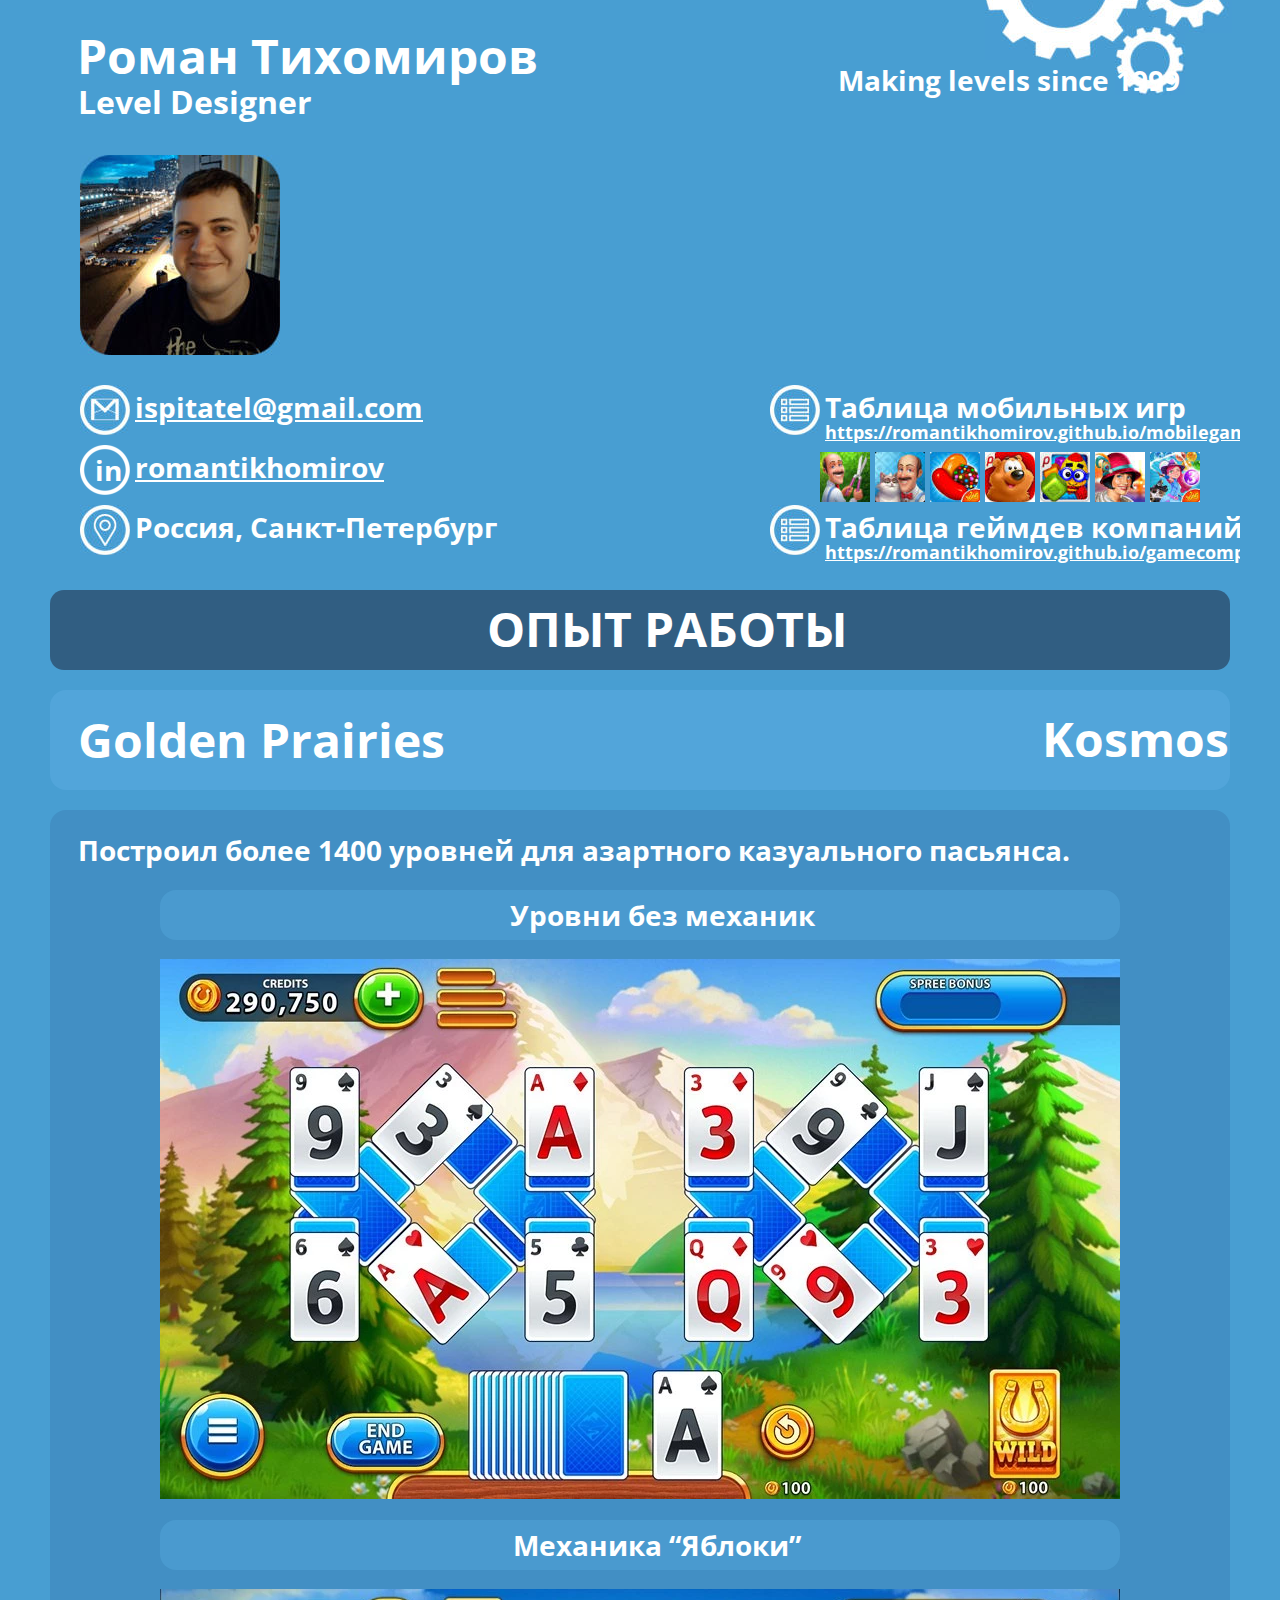
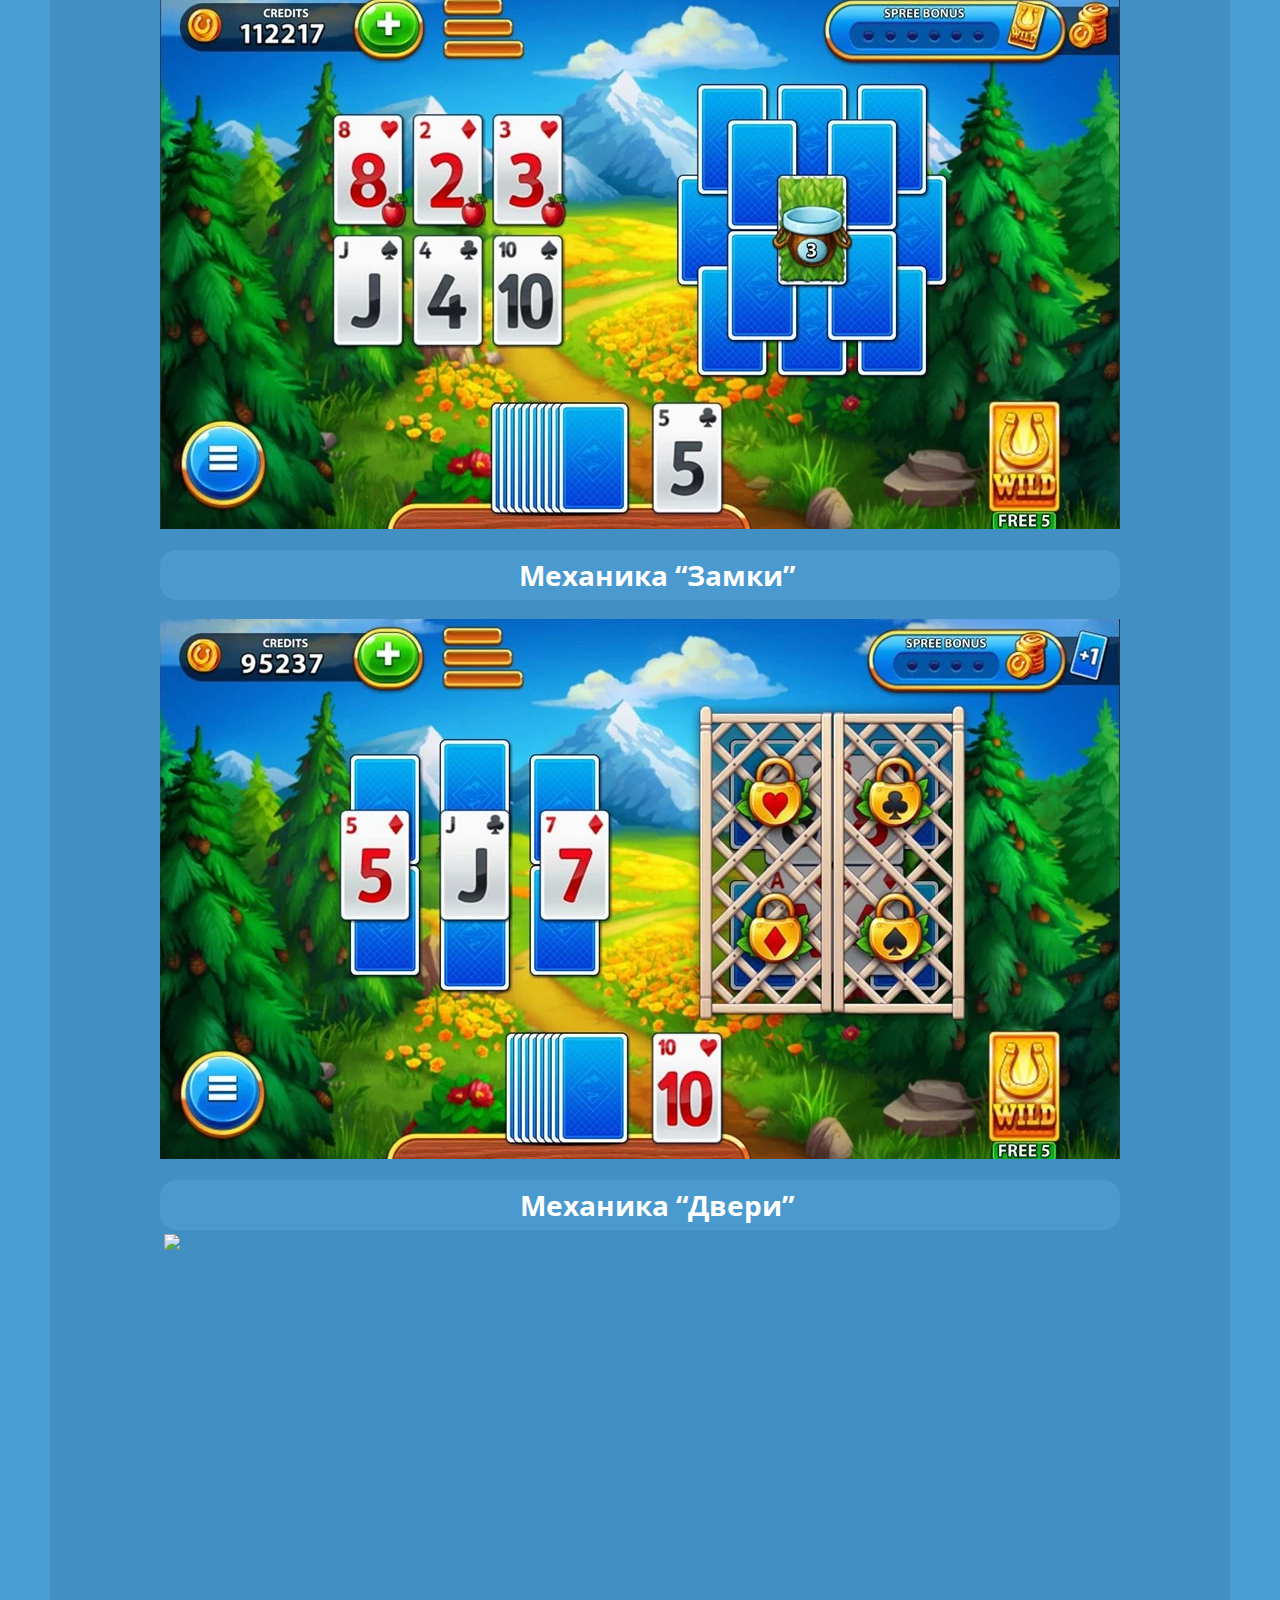
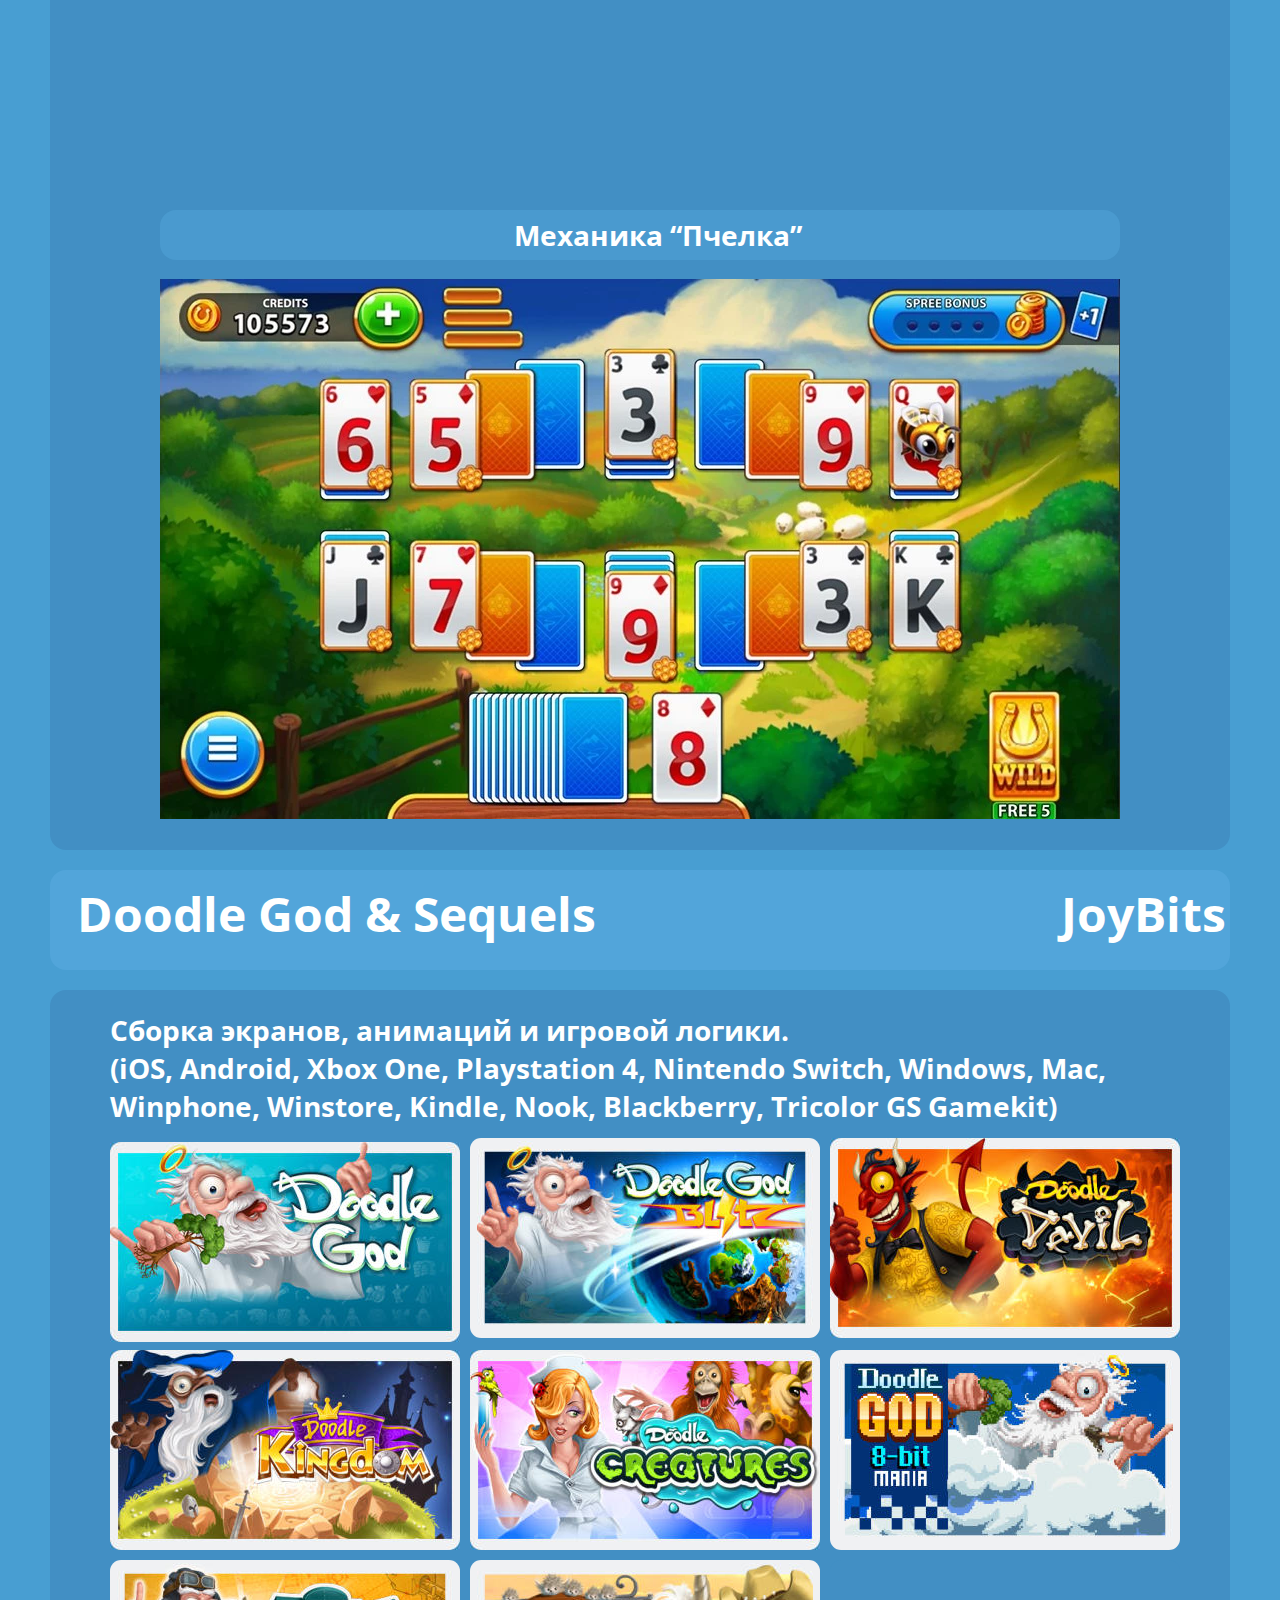
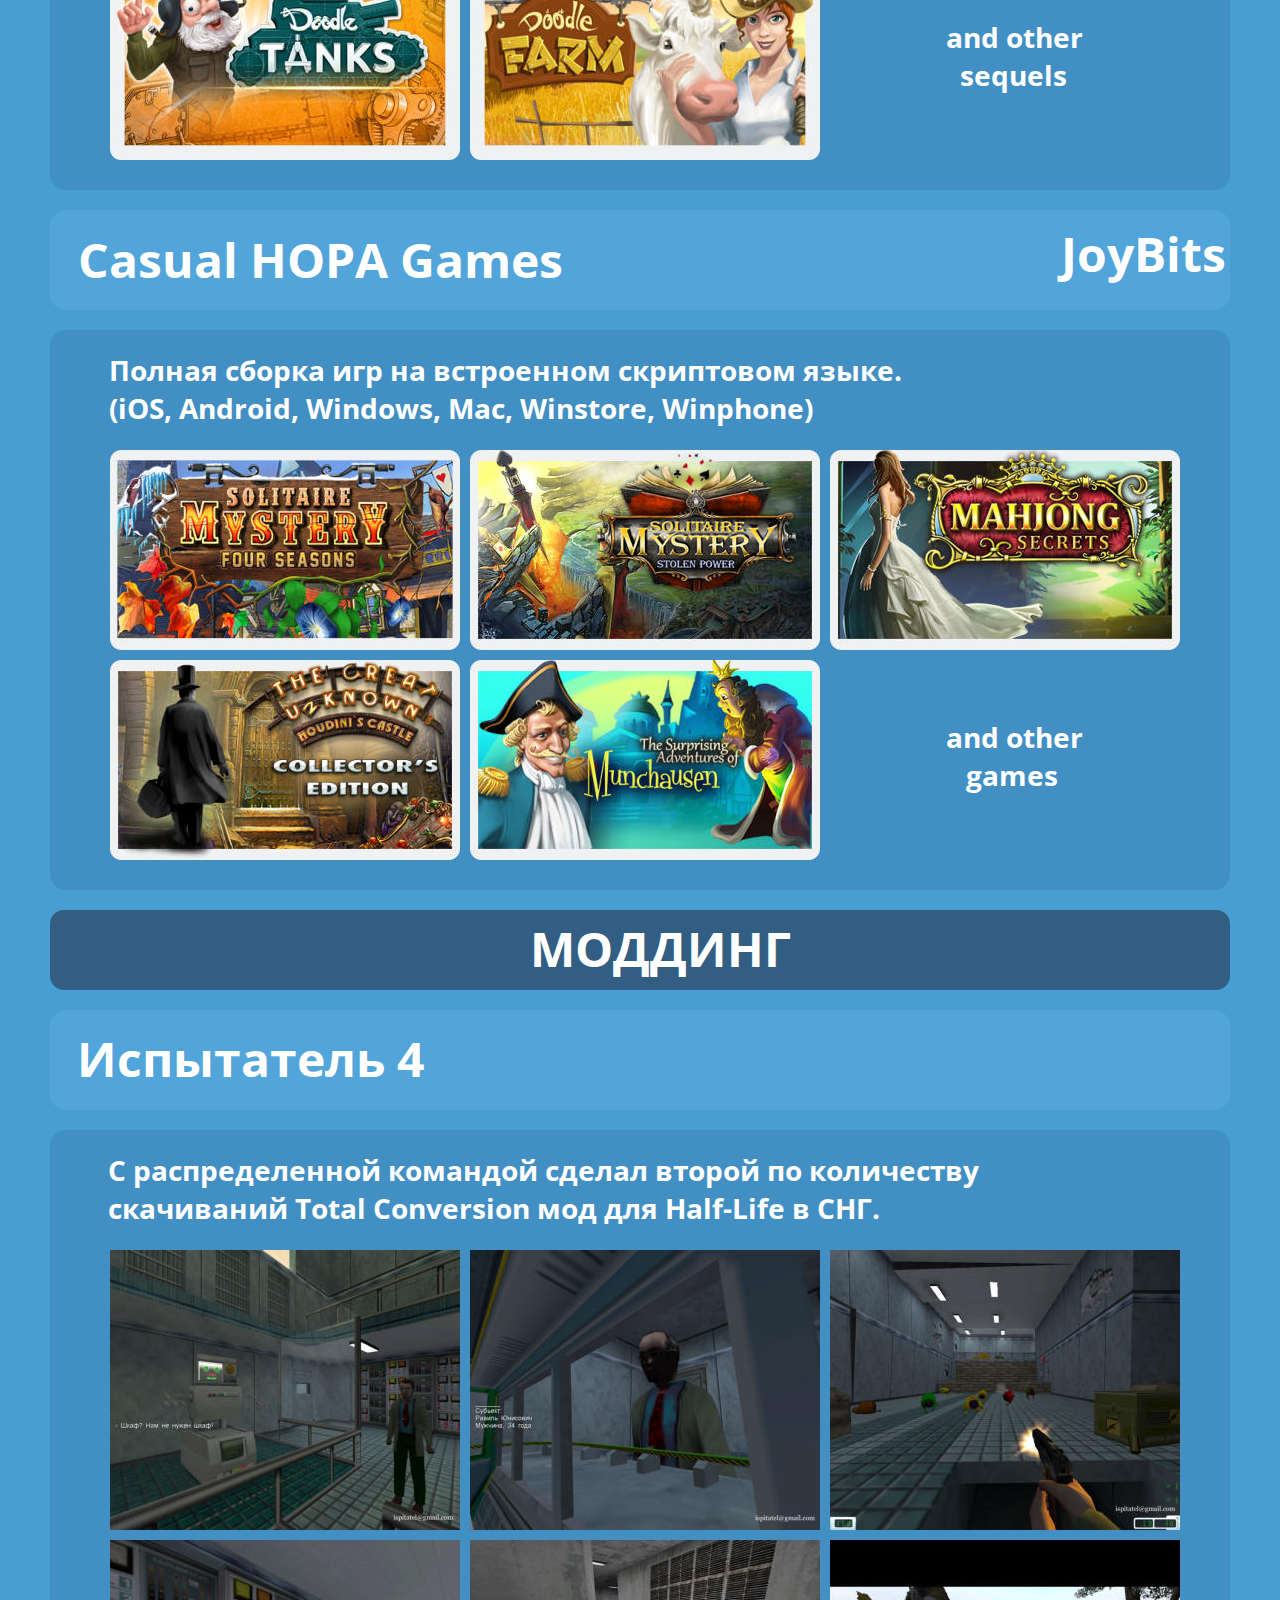
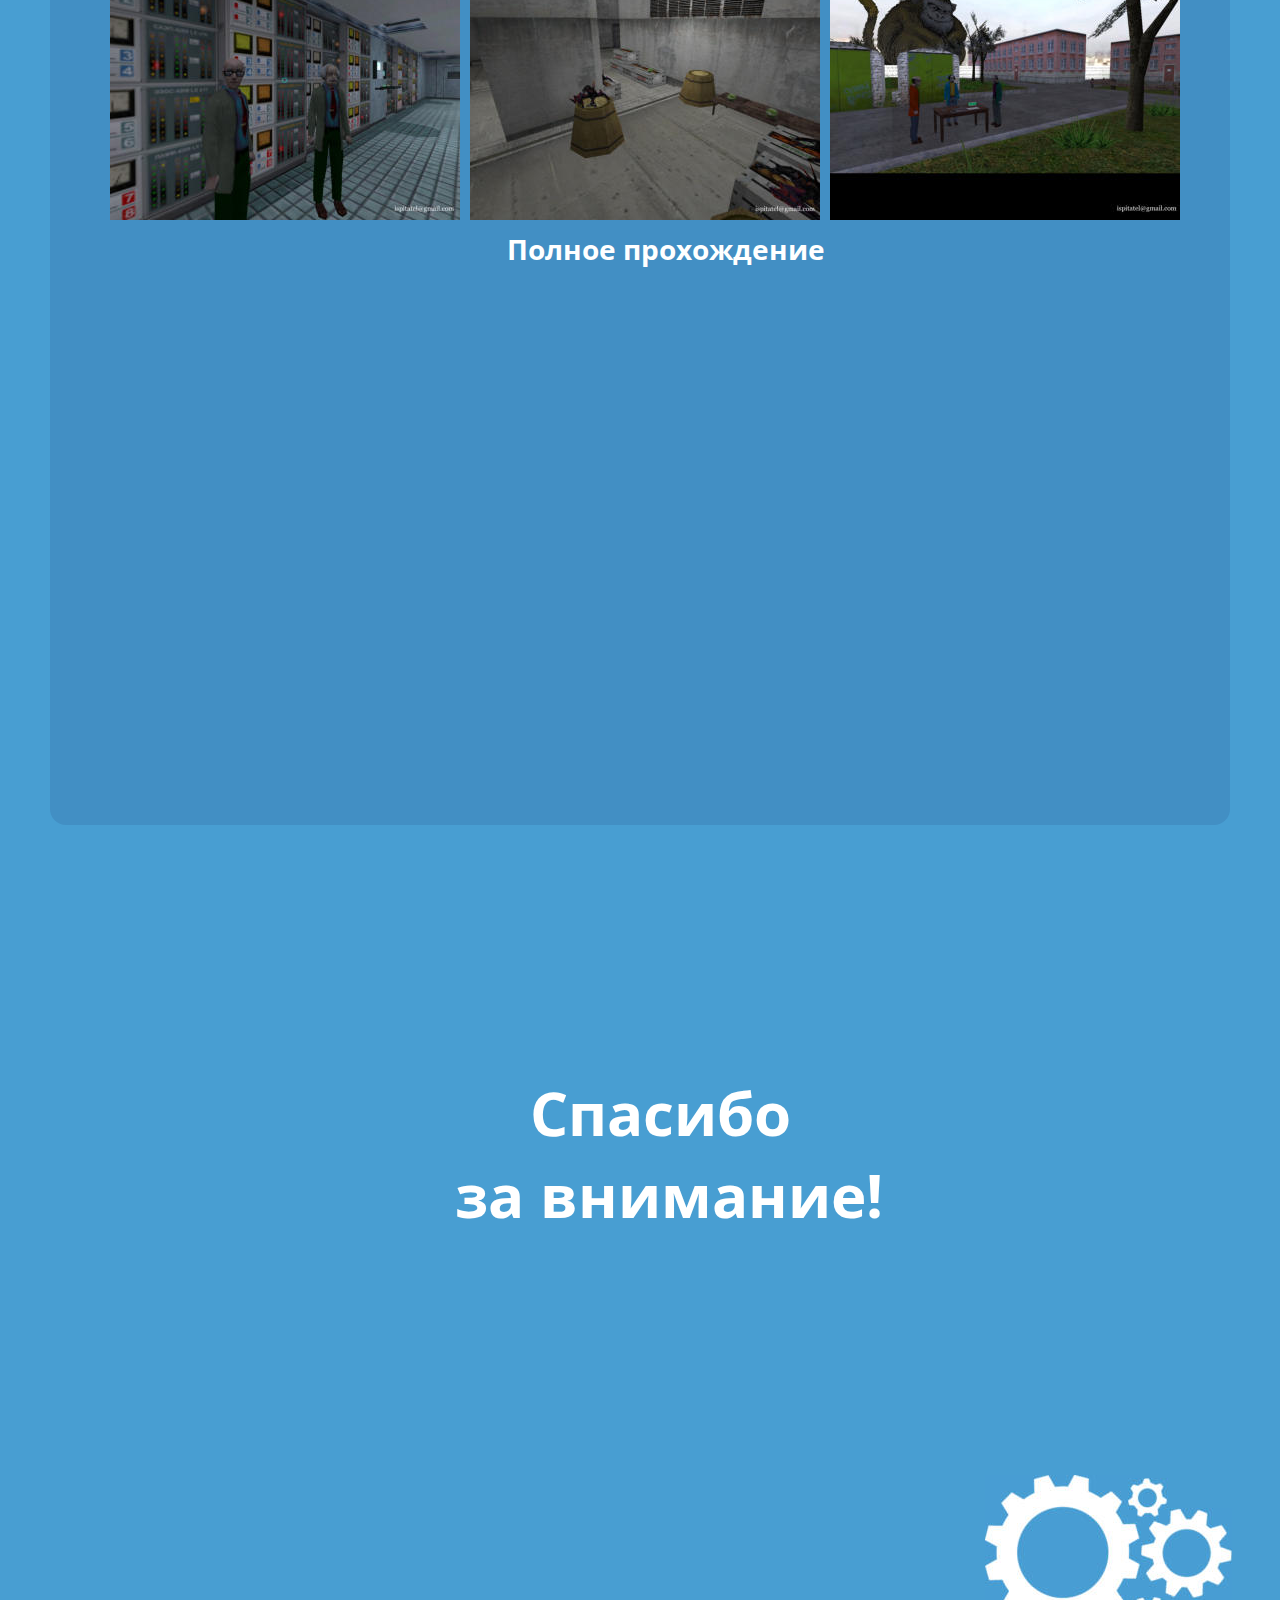
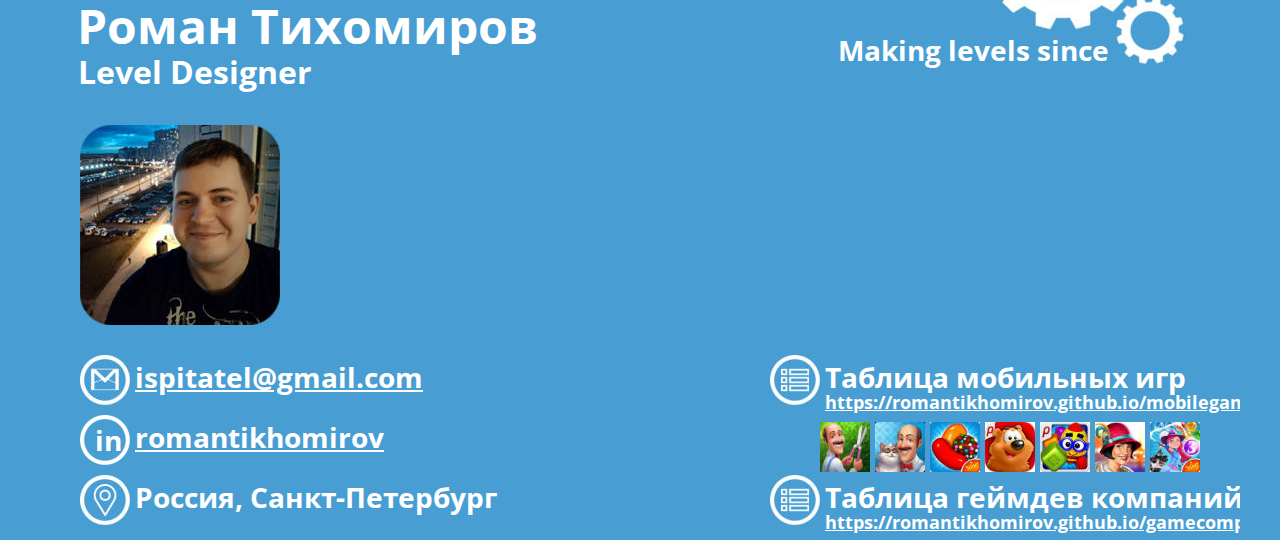
==== commit 8e3a6d66: "" ====
--- a/index.htm
+++ b/index.htm
@@ -47,25 +47,25 @@
 <!-- /Yandex.Metrika counter -->
 </head>
 <body class="xr_bgb0">
-<div class="xr_ap" id="xr_xrii"  style="width: 100%; height: 100%; min-width: 1200px; min-height: 7130px; top:0%; left:0%; overflow:hidden;">
-<div class="xr_ap" id="xr_xr" style="width: 1200px; height: 7130px; left:50%; margin-left: -600px; text-align: left; top:0px;">
+<div class="xr_ap" id="xr_xrii"  style="width: 100%; height: 100%; min-width: 1200px; min-height: 8540px; top:0%; left:0%; overflow:hidden;">
+<div class="xr_ap" id="xr_xr" style="width: 1200px; height: 8540px; left:50%; margin-left: -600px; text-align: left; top:0px;">
  <script>var xr_xr=document.getElementById("xr_xr");xr_rxc();</script>
 <div id="xr_td" class="xr_td">
 <div class="xr_ap xr_pp">
- <span class="xr_ar" style="left:0px;top:0px;width:1200px;height:7130px; background-color: #489ED2;"></span>
-</div>
-<div id="xr_xrc1" class="xr_ap xr_xri_ xr_xrc" style="width: 1200px; height: 7130px; overflow:hidden;">
- <!--[if lt IE 9]>
- <img class="xr_ap" src="index_htm_files/7966.png" alt="" title="" style="left:10px;top:4520px;width:1180px;height:1295px;"/>
- <![endif]-->
- <!--[if gte IE 9]><!-->
- <span class="xr_ar" style="left:10px;top:4520px;width:1180px;height:1295px; background-color: #428FC4; border-radius: 16px;"></span>
- <!--<![endif]-->
- <!--[if lt IE 9]>
- <img class="xr_ap" src="index_htm_files/7773.png" alt="" title="" style="left:10px;top:3720px;width:1180px;height:560px;"/>
- <![endif]-->
- <!--[if gte IE 9]><!-->
- <span class="xr_ar" style="left:10px;top:3720px;width:1180px;height:560px; background-color: #428FC4; border-radius: 16px;"></span>
+ <span class="xr_ar" style="left:0px;top:0px;width:1200px;height:8540px; background-color: #489ED2;"></span>
+</div>
+<div id="xr_xrc1" class="xr_ap xr_xri_ xr_xrc" style="width: 1200px; height: 8540px; overflow:hidden;">
+ <!--[if lt IE 9]>
+ <img class="xr_ap" src="index_htm_files/7966.png" alt="" title="" style="left:10px;top:5930px;width:1180px;height:1295px;"/>
+ <![endif]-->
+ <!--[if gte IE 9]><!-->
+ <span class="xr_ar" style="left:10px;top:5930px;width:1180px;height:1295px; background-color: #428FC4; border-radius: 16px;"></span>
+ <!--<![endif]-->
+ <!--[if lt IE 9]>
+ <img class="xr_ap" src="index_htm_files/7773.png" alt="" title="" style="left:10px;top:5130px;width:1180px;height:560px;"/>
+ <![endif]-->
+ <!--[if gte IE 9]><!-->
+ <span class="xr_ar" style="left:10px;top:5130px;width:1180px;height:560px; background-color: #428FC4; border-radius: 16px;"></span>
  <!--<![endif]-->
  <span class="xr_ar" style="left:0px;top:0px;width:1200px;height:570px; background-color: #489ED2;"></span>
  <div class="xr_txt xr_s0" style="position: absolute; left:37px; top:74px; width:354px; height:10px;">
@@ -102,109 +102,109 @@
  <span class="xr_ar" style="left:10px;top:690px;width:1180px;height:100px; background-color: #52A5DA; border-radius: 16px;"></span>
  <!--<![endif]-->
  <!--[if lt IE 9]>
- <img class="xr_ap" src="index_htm_files/7789.png" alt="" title="" style="left:10px;top:2780px;width:1180px;height:800px;"/>
- <![endif]-->
- <!--[if gte IE 9]><!-->
- <span class="xr_ar" style="left:10px;top:2780px;width:1180px;height:800px; background-color: #428FC4; border-radius: 16px;"></span>
- <!--<![endif]-->
- <div class="xr_txt xr_s2" style="position: absolute; left:70px; top:2831px; width:798px; height:10px;">
+ <img class="xr_ap" src="index_htm_files/7789.png" alt="" title="" style="left:10px;top:4190px;width:1180px;height:800px;"/>
+ <![endif]-->
+ <!--[if gte IE 9]><!-->
+ <span class="xr_ar" style="left:10px;top:4190px;width:1180px;height:800px; background-color: #428FC4; border-radius: 16px;"></span>
+ <!--<![endif]-->
+ <div class="xr_txt xr_s2" style="position: absolute; left:70px; top:4241px; width:798px; height:10px;">
   <span class="xr_tl xr_s2" style="top: -29.93px;">Сборка экранов, анимаций и игровой логики.</span>
   <span class="xr_tl xr_s2" style="top: 8.2px;">(iOS, Android, Xbox One, Playstation 4, Nintendo Switch, Windows, Mac,</span>
   <span class="xr_tl xr_s2" style="top: 46.33px;">Winphone, Winstore, Kindle, Nook, Blackberry, Tricolor GS Gamekit)</span>
  </div>
  <!--[if lt IE 9]>
- <img class="xr_ap" src="index_htm_files/7487.png" alt="" title="" style="left:70px;top:2931px;width:350px;height:201px;"/>
- <![endif]-->
- <!--[if gte IE 9]><!-->
- <span class="xr_ar" style="left:70px;top:2932px;width:350px;height:200px; background-color: #EEEFF1; border-radius: 11px;"></span>
+ <img class="xr_ap" src="index_htm_files/7487.png" alt="" title="" style="left:70px;top:4341px;width:350px;height:201px;"/>
+ <![endif]-->
+ <!--[if gte IE 9]><!-->
+ <span class="xr_ar" style="left:70px;top:4342px;width:350px;height:200px; background-color: #EEEFF1; border-radius: 11px;"></span>
  <!--<![endif]-->
  <a href="http://joybits.org/games/doodle-god/" onclick="return(xr_nn());">
-  <img class="xr_ap" src="index_htm_files/7488.jpg" alt="" title="" onmousemove="xr_mo(this,0,event)" style="left:70px;top:2932px;width:350px;height:200px;"/>
- </a>
- <!--[if lt IE 9]>
- <img class="xr_ap" src="index_htm_files/7489.png" alt="" title="" style="left:790px;top:2928px;width:350px;height:200px;"/>
- <![endif]-->
- <!--[if gte IE 9]><!-->
- <span class="xr_ar" style="left:790px;top:2928px;width:350px;height:200px; background-color: #F0F1F3; border-radius: 11px;"></span>
+  <img class="xr_ap" src="index_htm_files/7488.jpg" alt="" title="" onmousemove="xr_mo(this,0,event)" style="left:70px;top:4342px;width:350px;height:200px;"/>
+ </a>
+ <!--[if lt IE 9]>
+ <img class="xr_ap" src="index_htm_files/7489.png" alt="" title="" style="left:790px;top:4338px;width:350px;height:200px;"/>
+ <![endif]-->
+ <!--[if gte IE 9]><!-->
+ <span class="xr_ar" style="left:790px;top:4338px;width:350px;height:200px; background-color: #F0F1F3; border-radius: 11px;"></span>
  <!--<![endif]-->
  <a href="http://joybits.org/games/doodle-devil/" onclick="return(xr_nn());">
-  <img class="xr_ap" src="index_htm_files/7490.jpg" alt="" title="" onmousemove="xr_mo(this,0,event)" style="left:790px;top:2928px;width:350px;height:200px;"/>
- </a>
- <!--[if lt IE 9]>
- <img class="xr_ap" src="index_htm_files/7491.png" alt="" title="" style="left:70px;top:3140px;width:350px;height:200px;"/>
- <![endif]-->
- <!--[if gte IE 9]><!-->
- <span class="xr_ar" style="left:70px;top:3140px;width:350px;height:200px; background-color: #F0F1F3; border-radius: 11px;"></span>
+  <img class="xr_ap" src="index_htm_files/7490.jpg" alt="" title="" onmousemove="xr_mo(this,0,event)" style="left:790px;top:4338px;width:350px;height:200px;"/>
+ </a>
+ <!--[if lt IE 9]>
+ <img class="xr_ap" src="index_htm_files/7491.png" alt="" title="" style="left:70px;top:4550px;width:350px;height:200px;"/>
+ <![endif]-->
+ <!--[if gte IE 9]><!-->
+ <span class="xr_ar" style="left:70px;top:4550px;width:350px;height:200px; background-color: #F0F1F3; border-radius: 11px;"></span>
  <!--<![endif]-->
  <a href="http://joybits.org/games/doodle-kingdom/" onclick="return(xr_nn());">
-  <img class="xr_ap" src="index_htm_files/7492.jpg" alt="" title="" onmousemove="xr_mo(this,0,event)" style="left:70px;top:3140px;width:350px;height:200px;"/>
- </a>
- <!--[if lt IE 9]>
- <img class="xr_ap" src="index_htm_files/7491.png" alt="" title="" style="left:430px;top:3140px;width:350px;height:200px;"/>
- <![endif]-->
- <!--[if gte IE 9]><!-->
- <span class="xr_ar" style="left:430px;top:3140px;width:350px;height:200px; background-color: #F0F1F3; border-radius: 11px;"></span>
+  <img class="xr_ap" src="index_htm_files/7492.jpg" alt="" title="" onmousemove="xr_mo(this,0,event)" style="left:70px;top:4550px;width:350px;height:200px;"/>
+ </a>
+ <!--[if lt IE 9]>
+ <img class="xr_ap" src="index_htm_files/7491.png" alt="" title="" style="left:430px;top:4550px;width:350px;height:200px;"/>
+ <![endif]-->
+ <!--[if gte IE 9]><!-->
+ <span class="xr_ar" style="left:430px;top:4550px;width:350px;height:200px; background-color: #F0F1F3; border-radius: 11px;"></span>
  <!--<![endif]-->
  <a href="http://joybits.org/games/doodle-creatures/" onclick="return(xr_nn());">
-  <img class="xr_ap" src="index_htm_files/7493.jpg" alt="" title="" onmousemove="xr_mo(this,0,event)" style="left:430px;top:3140px;width:350px;height:200px;"/>
- </a>
- <!--[if lt IE 9]>
- <img class="xr_ap" src="index_htm_files/7489.png" alt="" title="" style="left:430px;top:2928px;width:350px;height:200px;"/>
- <![endif]-->
- <!--[if gte IE 9]><!-->
- <span class="xr_ar" style="left:430px;top:2928px;width:350px;height:200px; background-color: #F0F1F3; border-radius: 11px;"></span>
- <!--<![endif]-->
- <!--[if lt IE 9]>
- <img class="xr_ap" src="index_htm_files/7494.png" alt="" title="" style="left:430px;top:3350px;width:350px;height:200px;"/>
- <![endif]-->
- <!--[if gte IE 9]><!-->
- <span class="xr_ar" style="left:430px;top:3350px;width:350px;height:200px; background-color: #F0F1F3; border-radius: 11px;"></span>
+  <img class="xr_ap" src="index_htm_files/7493.jpg" alt="" title="" onmousemove="xr_mo(this,0,event)" style="left:430px;top:4550px;width:350px;height:200px;"/>
+ </a>
+ <!--[if lt IE 9]>
+ <img class="xr_ap" src="index_htm_files/7489.png" alt="" title="" style="left:430px;top:4338px;width:350px;height:200px;"/>
+ <![endif]-->
+ <!--[if gte IE 9]><!-->
+ <span class="xr_ar" style="left:430px;top:4338px;width:350px;height:200px; background-color: #F0F1F3; border-radius: 11px;"></span>
+ <!--<![endif]-->
+ <!--[if lt IE 9]>
+ <img class="xr_ap" src="index_htm_files/7494.png" alt="" title="" style="left:430px;top:4760px;width:350px;height:200px;"/>
+ <![endif]-->
+ <!--[if gte IE 9]><!-->
+ <span class="xr_ar" style="left:430px;top:4760px;width:350px;height:200px; background-color: #F0F1F3; border-radius: 11px;"></span>
  <!--<![endif]-->
  <a href="http://joybits.org/games/doodle-farm/" onclick="return(xr_nn());">
-  <img class="xr_ap" src="index_htm_files/7495.jpg" alt="" title="" onmousemove="xr_mo(this,0,event)" style="left:437px;top:3353px;width:336px;height:193px;"/>
- </a>
- <!--[if lt IE 9]>
- <img class="xr_ap" src="index_htm_files/7494.png" alt="" title="" style="left:790px;top:3140px;width:350px;height:200px;"/>
- <![endif]-->
- <!--[if gte IE 9]><!-->
- <span class="xr_ar" style="left:790px;top:3140px;width:350px;height:200px; background-color: #F0F1F3; border-radius: 11px;"></span>
+  <img class="xr_ap" src="index_htm_files/7495.jpg" alt="" title="" onmousemove="xr_mo(this,0,event)" style="left:437px;top:4763px;width:336px;height:193px;"/>
+ </a>
+ <!--[if lt IE 9]>
+ <img class="xr_ap" src="index_htm_files/7494.png" alt="" title="" style="left:790px;top:4550px;width:350px;height:200px;"/>
+ <![endif]-->
+ <!--[if gte IE 9]><!-->
+ <span class="xr_ar" style="left:790px;top:4550px;width:350px;height:200px; background-color: #F0F1F3; border-radius: 11px;"></span>
  <!--<![endif]-->
  <a href="http://joybits.org/games/doodle-god-blitz/" onclick="return(xr_nn());">
-  <img class="xr_ap" src="index_htm_files/7496.jpg" alt="" title="" onmousemove="xr_mo(this,0,event)" style="left:437px;top:2931px;width:336px;height:193px;"/>
- </a>
- <!--[if lt IE 9]>
- <img class="xr_ap" src="index_htm_files/7491.png" alt="" title="" style="left:70px;top:3350px;width:350px;height:200px;"/>
- <![endif]-->
- <!--[if gte IE 9]><!-->
- <span class="xr_ar" style="left:70px;top:3350px;width:350px;height:200px; background-color: #F0F1F3; border-radius: 11px;"></span>
+  <img class="xr_ap" src="index_htm_files/7496.jpg" alt="" title="" onmousemove="xr_mo(this,0,event)" style="left:437px;top:4341px;width:336px;height:193px;"/>
+ </a>
+ <!--[if lt IE 9]>
+ <img class="xr_ap" src="index_htm_files/7491.png" alt="" title="" style="left:70px;top:4760px;width:350px;height:200px;"/>
+ <![endif]-->
+ <!--[if gte IE 9]><!-->
+ <span class="xr_ar" style="left:70px;top:4760px;width:350px;height:200px; background-color: #F0F1F3; border-radius: 11px;"></span>
  <!--<![endif]-->
  <a href="http://joybits.org/games/doodle-tanks/" onclick="return(xr_nn());">
-  <img class="xr_ap" src="index_htm_files/7497.jpg" alt="" title="" onmousemove="xr_mo(this,0,event)" style="left:77px;top:3353px;width:336px;height:193px;"/>
+  <img class="xr_ap" src="index_htm_files/7497.jpg" alt="" title="" onmousemove="xr_mo(this,0,event)" style="left:77px;top:4763px;width:336px;height:193px;"/>
  </a>
  <a href="http://joybits.org/games/doodle-god-8-bit-mania/" onclick="return(xr_nn());">
-  <img class="xr_ap" src="index_htm_files/7498.jpg" alt="" title="" onmousemove="xr_mo(this,0,event)" style="left:797px;top:3143px;width:336px;height:193px;"/>
- </a>
- <div class="xr_txt xr_s5" style="position: absolute; left:601px; top:6126px; width:333px; height:10px;">
+  <img class="xr_ap" src="index_htm_files/7498.jpg" alt="" title="" onmousemove="xr_mo(this,0,event)" style="left:797px;top:4553px;width:336px;height:193px;"/>
+ </a>
+ <div class="xr_txt xr_s5" style="position: absolute; left:601px; top:7536px; width:333px; height:10px;">
   <span class="xr_tc xr_s5" style="left: -110.95px; top: -64.13px; width: 222px;">Спасибо</span>
   <span class="xr_tc xr_s5" style="left: -185.88px; top: 17.58px; width: 372px;">за внимание!</span>
  </div>
  <a href="index_htm_files/6161.jpg" class="highslide" onmouseover="hs.headingText=''" onclick="return hs.expand(this, { headingText: '', slideshowGroup: 0 } )">
-  <img class="xr_ap" src="index_htm_files/7806.jpg" alt="" title="" onmousemove="xr_mo(this,0,event)" style="left:430px;top:4930px;width:350px;height:280px;"/>
+  <img class="xr_ap" src="index_htm_files/7806.jpg" alt="" title="" onmousemove="xr_mo(this,0,event)" style="left:430px;top:6340px;width:350px;height:280px;"/>
  </a>
  <a href="index_htm_files/6162.jpg" class="highslide" onmouseover="hs.headingText=''" onclick="return hs.expand(this, { headingText: '', slideshowGroup: 0 } )">
-  <img class="xr_ap" src="index_htm_files/7807.jpg" alt="" title="" onmousemove="xr_mo(this,0,event)" style="left:790px;top:4930px;width:350px;height:280px;"/>
+  <img class="xr_ap" src="index_htm_files/7807.jpg" alt="" title="" onmousemove="xr_mo(this,0,event)" style="left:790px;top:6340px;width:350px;height:280px;"/>
  </a>
  <a href="index_htm_files/6163.jpg" class="highslide" onmouseover="hs.headingText=''" onclick="return hs.expand(this, { headingText: '', slideshowGroup: 0 } )">
-  <img class="xr_ap" src="index_htm_files/7808.jpg" alt="" title="" onmousemove="xr_mo(this,0,event)" style="left:70px;top:4640px;width:350px;height:280px;"/>
+  <img class="xr_ap" src="index_htm_files/7808.jpg" alt="" title="" onmousemove="xr_mo(this,0,event)" style="left:70px;top:6050px;width:350px;height:280px;"/>
  </a>
  <a href="index_htm_files/6164.jpg" class="highslide" onmouseover="hs.headingText=''" onclick="return hs.expand(this, { headingText: '', slideshowGroup: 0 } )">
-  <img class="xr_ap" src="index_htm_files/7809.jpg" alt="" title="" onmousemove="xr_mo(this,0,event)" style="left:430px;top:4640px;width:350px;height:280px;"/>
+  <img class="xr_ap" src="index_htm_files/7809.jpg" alt="" title="" onmousemove="xr_mo(this,0,event)" style="left:430px;top:6050px;width:350px;height:280px;"/>
  </a>
  <a href="index_htm_files/6165.jpg" class="highslide" onmouseover="hs.headingText=''" onclick="return hs.expand(this, { headingText: '', slideshowGroup: 0 } )">
-  <img class="xr_ap" src="index_htm_files/7810.jpg" alt="" title="" onmousemove="xr_mo(this,0,event)" style="left:70px;top:4930px;width:350px;height:280px;"/>
+  <img class="xr_ap" src="index_htm_files/7810.jpg" alt="" title="" onmousemove="xr_mo(this,0,event)" style="left:70px;top:6340px;width:350px;height:280px;"/>
  </a>
  <a href="index_htm_files/6166.jpg" class="highslide" onmouseover="hs.headingText=''" onclick="return hs.expand(this, { headingText: '', slideshowGroup: 0 } )">
-  <img class="xr_ap" src="index_htm_files/7811.jpg" alt="" title="" onmousemove="xr_mo(this,0,event)" style="left:790px;top:4640px;width:350px;height:280px;"/>
+  <img class="xr_ap" src="index_htm_files/7811.jpg" alt="" title="" onmousemove="xr_mo(this,0,event)" style="left:790px;top:6050px;width:350px;height:280px;"/>
  </a>
  <div class="xr_txt xr_s6" style="position: absolute; left:785px; top:439px; width:372px; height:10px;">
   <span class="xr_tl xr_s6" style="top: -19.24px;"><a href="https://romantikhomirov.github.io/mobilegameslist" target="_blank" onclick="return(xr_nn());" onmousemove="xr_mo(this,0)" >https://romantikhomirov.github.io/mobilegameslist</a></span>
@@ -260,94 +260,94 @@
   <span class="xr_tl xr_s0" style="top: -51.31px;">Golden Prairies</span>
  </div>
  <!--[if lt IE 9]>
- <img class="xr_ap" src="index_htm_files/7491.png" alt="" title="" style="left:70px;top:3840px;width:350px;height:200px;"/>
- <![endif]-->
- <!--[if gte IE 9]><!-->
- <span class="xr_ar" style="left:70px;top:3840px;width:350px;height:200px; background-color: #F0F1F3; border-radius: 11px;"></span>
+ <img class="xr_ap" src="index_htm_files/7491.png" alt="" title="" style="left:70px;top:5250px;width:350px;height:200px;"/>
+ <![endif]-->
+ <!--[if gte IE 9]><!-->
+ <span class="xr_ar" style="left:70px;top:5250px;width:350px;height:200px; background-color: #F0F1F3; border-radius: 11px;"></span>
  <!--<![endif]-->
  <a href="http://joybits.org/games/solitaire-mystery-four-seasons/" onclick="return(xr_nn());">
-  <img class="xr_ap" src="index_htm_files/7505.jpg" alt="" title="" onmousemove="xr_mo(this,0,event)" style="left:70px;top:3840px;width:350px;height:200px;"/>
- </a>
- <!--[if lt IE 9]>
- <img class="xr_ap" src="index_htm_files/7491.png" alt="" title="" style="left:70px;top:4050px;width:350px;height:200px;"/>
- <![endif]-->
- <!--[if gte IE 9]><!-->
- <span class="xr_ar" style="left:70px;top:4050px;width:350px;height:200px; background-color: #F0F1F3; border-radius: 11px;"></span>
+  <img class="xr_ap" src="index_htm_files/7505.jpg" alt="" title="" onmousemove="xr_mo(this,0,event)" style="left:70px;top:5250px;width:350px;height:200px;"/>
+ </a>
+ <!--[if lt IE 9]>
+ <img class="xr_ap" src="index_htm_files/7491.png" alt="" title="" style="left:70px;top:5460px;width:350px;height:200px;"/>
+ <![endif]-->
+ <!--[if gte IE 9]><!-->
+ <span class="xr_ar" style="left:70px;top:5460px;width:350px;height:200px; background-color: #F0F1F3; border-radius: 11px;"></span>
  <!--<![endif]-->
  <a href="http://joybits.org/games/the-great-unknown-houdinis-castle/" onclick="return(xr_nn());">
-  <img class="xr_ap" src="index_htm_files/7506.jpg" alt="" title="" onmousemove="xr_mo(this,0,event)" style="left:70px;top:4050px;width:350px;height:200px;"/>
- </a>
- <!--[if lt IE 9]>
- <img class="xr_ap" src="index_htm_files/7507.png" alt="" title="" style="left:430px;top:4050px;width:350px;height:200px;"/>
- <![endif]-->
- <!--[if gte IE 9]><!-->
- <span class="xr_ar" style="left:430px;top:4050px;width:350px;height:200px; background-color: #F0F1F3; border-radius: 11px;"></span>
- <!--<![endif]-->
- <!--[if lt IE 9]>
- <img class="xr_ap" src="index_htm_files/7508.png" alt="" title="" style="left:790px;top:3840px;width:350px;height:200px;"/>
- <![endif]-->
- <!--[if gte IE 9]><!-->
- <span class="xr_ar" style="left:790px;top:3840px;width:350px;height:200px; background-color: #F0F1F3; border-radius: 11px;"></span>
+  <img class="xr_ap" src="index_htm_files/7506.jpg" alt="" title="" onmousemove="xr_mo(this,0,event)" style="left:70px;top:5460px;width:350px;height:200px;"/>
+ </a>
+ <!--[if lt IE 9]>
+ <img class="xr_ap" src="index_htm_files/7507.png" alt="" title="" style="left:430px;top:5460px;width:350px;height:200px;"/>
+ <![endif]-->
+ <!--[if gte IE 9]><!-->
+ <span class="xr_ar" style="left:430px;top:5460px;width:350px;height:200px; background-color: #F0F1F3; border-radius: 11px;"></span>
+ <!--<![endif]-->
+ <!--[if lt IE 9]>
+ <img class="xr_ap" src="index_htm_files/7508.png" alt="" title="" style="left:790px;top:5250px;width:350px;height:200px;"/>
+ <![endif]-->
+ <!--[if gte IE 9]><!-->
+ <span class="xr_ar" style="left:790px;top:5250px;width:350px;height:200px; background-color: #F0F1F3; border-radius: 11px;"></span>
  <!--<![endif]-->
  <a href="http://joybits.org/games/the-surprising-adventures-of-munchausen/" onclick="return(xr_nn());">
-  <img class="xr_ap" src="index_htm_files/7509.jpg" alt="" title="" onmousemove="xr_mo(this,0,event)" style="left:430px;top:4050px;width:350px;height:200px;"/>
+  <img class="xr_ap" src="index_htm_files/7509.jpg" alt="" title="" onmousemove="xr_mo(this,0,event)" style="left:430px;top:5460px;width:350px;height:200px;"/>
  </a>
  <a href="http://joybits.org/games/mahjong-secrets/" onclick="return(xr_nn());">
-  <img class="xr_ap" src="index_htm_files/7510.jpg" alt="" title="" onmousemove="xr_mo(this,0,event)" style="left:790px;top:3840px;width:350px;height:200px;"/>
- </a>
- <!--[if lt IE 9]>
- <img class="xr_ap" src="index_htm_files/7511.png" alt="" title="" style="left:430px;top:3840px;width:350px;height:200px;"/>
- <![endif]-->
- <!--[if gte IE 9]><!-->
- <span class="xr_ar" style="left:430px;top:3840px;width:350px;height:200px; background-color: #F0F1F3; border-radius: 11px;"></span>
+  <img class="xr_ap" src="index_htm_files/7510.jpg" alt="" title="" onmousemove="xr_mo(this,0,event)" style="left:790px;top:5250px;width:350px;height:200px;"/>
+ </a>
+ <!--[if lt IE 9]>
+ <img class="xr_ap" src="index_htm_files/7511.png" alt="" title="" style="left:430px;top:5250px;width:350px;height:200px;"/>
+ <![endif]-->
+ <!--[if gte IE 9]><!-->
+ <span class="xr_ar" style="left:430px;top:5250px;width:350px;height:200px; background-color: #F0F1F3; border-radius: 11px;"></span>
  <!--<![endif]-->
  <a href="http://joybits.org/games/solitaire-mystery-stolen-power/" onclick="return(xr_nn());">
-  <img class="xr_ap" src="index_htm_files/7512.jpg" alt="" title="" onmousemove="xr_mo(this,0,event)" style="left:430px;top:3840px;width:350px;height:200px;"/>
+  <img class="xr_ap" src="index_htm_files/7512.jpg" alt="" title="" onmousemove="xr_mo(this,0,event)" style="left:430px;top:5250px;width:350px;height:200px;"/>
  </a>
  <div class="xr_txt xr_s0" style="position: absolute; left:1161px; top:757px; width:141px; height:10px;">
   <span class="xr_tr xr_s0" style="left: -159.46px; top: -51.31px; width: 159px;">Kosmos</span>
  </div>
  <!--[if lt IE 9]>
- <img class="xr_ap" src="index_htm_files/8130.png" alt="" title="" style="left:10px;top:810px;width:1180px;height:1830px;"/>
- <![endif]-->
- <!--[if gte IE 9]><!-->
- <span class="xr_ar" style="left:10px;top:810px;width:1180px;height:1830px; background-color: #428FC4; border-radius: 16px;"></span>
- <!--<![endif]-->
- <!--[if lt IE 9]>
- <img class="xr_ap" src="index_htm_files/7622.png" alt="" title="" style="left:10px;top:2660px;width:1180px;height:100px;"/>
- <![endif]-->
- <!--[if gte IE 9]><!-->
- <span class="xr_ar" style="left:10px;top:2660px;width:1180px;height:100px; background-color: #52A5DA; border-radius: 16px;"></span>
- <!--<![endif]-->
- <div class="xr_txt xr_s0" style="position: absolute; left:37px; top:2722px; width:406px; height:10px;">
+ <img class="xr_ap" src="index_htm_files/8294.png" alt="" title="" style="left:10px;top:810px;width:1180px;height:3240px;"/>
+ <![endif]-->
+ <!--[if gte IE 9]><!-->
+ <span class="xr_ar" style="left:10px;top:810px;width:1180px;height:3240px; background-color: #428FC4; border-radius: 16px;"></span>
+ <!--<![endif]-->
+ <!--[if lt IE 9]>
+ <img class="xr_ap" src="index_htm_files/7622.png" alt="" title="" style="left:10px;top:4070px;width:1180px;height:100px;"/>
+ <![endif]-->
+ <!--[if gte IE 9]><!-->
+ <span class="xr_ar" style="left:10px;top:4070px;width:1180px;height:100px; background-color: #52A5DA; border-radius: 16px;"></span>
+ <!--<![endif]-->
+ <div class="xr_txt xr_s0" style="position: absolute; left:37px; top:4132px; width:406px; height:10px;">
   <span class="xr_tl xr_s0" style="top: -51.31px;">Doodle God &amp; Sequels</span>
  </div>
- <div class="xr_txt xr_s0" style="position: absolute; left:1161px; top:2722px; width:129px; height:10px;">
+ <div class="xr_txt xr_s0" style="position: absolute; left:1161px; top:4132px; width:129px; height:10px;">
   <span class="xr_tr xr_s0" style="left: -139.71px; top: -51.31px; width: 140px;">JoyBits</span>
  </div>
  <!--[if lt IE 9]>
- <img class="xr_ap" src="index_htm_files/7622.png" alt="" title="" style="left:10px;top:3600px;width:1180px;height:100px;"/>
- <![endif]-->
- <!--[if gte IE 9]><!-->
- <span class="xr_ar" style="left:10px;top:3600px;width:1180px;height:100px; background-color: #52A5DA; border-radius: 16px;"></span>
- <!--<![endif]-->
- <div class="xr_txt xr_s0" style="position: absolute; left:38px; top:3668px; width:370px; height:10px;">
+ <img class="xr_ap" src="index_htm_files/7622.png" alt="" title="" style="left:10px;top:5010px;width:1180px;height:100px;"/>
+ <![endif]-->
+ <!--[if gte IE 9]><!-->
+ <span class="xr_ar" style="left:10px;top:5010px;width:1180px;height:100px; background-color: #52A5DA; border-radius: 16px;"></span>
+ <!--<![endif]-->
+ <div class="xr_txt xr_s0" style="position: absolute; left:38px; top:5078px; width:370px; height:10px;">
   <span class="xr_tl xr_s0" style="top: -51.31px;">Casual HOPA Games</span>
  </div>
- <div class="xr_txt xr_s0" style="position: absolute; left:1161px; top:3662px; width:129px; height:10px;">
+ <div class="xr_txt xr_s0" style="position: absolute; left:1161px; top:5072px; width:129px; height:10px;">
   <span class="xr_tr xr_s0" style="left: -139.71px; top: -51.31px; width: 140px;">JoyBits</span>
  </div>
- <div class="xr_txt xr_s2" style="position: absolute; left:69px; top:3771px; width:624px; height:10px;">
+ <div class="xr_txt xr_s2" style="position: absolute; left:69px; top:5181px; width:624px; height:10px;">
   <span class="xr_tl xr_s2" style="top: -29.93px;">Полная сборка игр на встроенном скриптовом языке.</span>
   <span class="xr_tl xr_s2" style="top: 8.2px;">(iOS, Android, Windows, Mac, Winstore, Winphone)</span>
  </div>
  <!--[if lt IE 9]>
- <img class="xr_ap" src="index_htm_files/7770.png" alt="" title="" style="left:10px;top:4300px;width:1180px;height:80px;"/>
- <![endif]-->
- <!--[if gte IE 9]><!-->
- <span class="xr_ar" style="left:10px;top:4300px;width:1180px;height:80px; background-color: #23334D; border-radius: 14px;-moz-opacity: 0.60;-khtml-opacity: 0.60;opacity: 0.60;filter:progid:DXImageTransform.Microsoft.Alpha(opacity=60);"></span>
- <!--<![endif]-->
- <div class="xr_txt xr_s7" style="position: absolute; left:600px; top:4357px; width:197px; height:10px;">
+ <img class="xr_ap" src="index_htm_files/7770.png" alt="" title="" style="left:10px;top:5710px;width:1180px;height:80px;"/>
+ <![endif]-->
+ <!--[if gte IE 9]><!-->
+ <span class="xr_ar" style="left:10px;top:5710px;width:1180px;height:80px; background-color: #23334D; border-radius: 14px;-moz-opacity: 0.60;-khtml-opacity: 0.60;opacity: 0.60;filter:progid:DXImageTransform.Microsoft.Alpha(opacity=60);"></span>
+ <!--<![endif]-->
+ <div class="xr_txt xr_s7" style="position: absolute; left:600px; top:5767px; width:197px; height:10px;">
   <span class="xr_tc xr_s7" style="left: -110.45px; top: -51.31px; width: 221px;">МОДДИНГ</span>
  </div>
  <div class="xr_txt xr_s2" style="position: absolute; left:38px; top:861px; width:782px; height:10px;">
@@ -361,39 +361,39 @@
   <span class="xr_tl xr_s2" style="top: -29.93px;"><span class="xr_s1" style=""><a href="https://www.linkedin.com/in/romantikhomirov" target="_blank" onclick="return(xr_nn());" onmousemove="xr_mo(this,0)" >romantikhomirov</a></span></span>
  </div>
  <!--[if lt IE 9]>
- <img class="xr_ap" src="index_htm_files/7771.png" alt="" title="" style="left:790px;top:3350px;width:350px;height:200px;"/>
- <![endif]-->
- <!--[if gte IE 9]><!-->
- <span class="xr_ar" style="left:790px;top:3350px;width:350px;height:200px; background-color: #428FC4; border-radius: 11px;"></span>
- <!--<![endif]-->
- <div class="xr_txt xr_s4" style="position: absolute; left:965px; top:3438px; width:107px; height:10px;">
+ <img class="xr_ap" src="index_htm_files/7771.png" alt="" title="" style="left:790px;top:4760px;width:350px;height:200px;"/>
+ <![endif]-->
+ <!--[if gte IE 9]><!-->
+ <span class="xr_ar" style="left:790px;top:4760px;width:350px;height:200px; background-color: #428FC4; border-radius: 11px;"></span>
+ <!--<![endif]-->
+ <div class="xr_txt xr_s4" style="position: absolute; left:965px; top:4848px; width:107px; height:10px;">
   <span class="xr_tc xr_s4" style="left: -59.12px; top: -29.93px; width: 118px;">and other</span>
   <span class="xr_tc xr_s4" style="left: -44.81px; top: 8.2px; width: 90px;">sequels</span>
  </div>
  <!--[if lt IE 9]>
- <img class="xr_ap" src="index_htm_files/7772.png" alt="" title="" style="left:790px;top:4050px;width:350px;height:200px;"/>
- <![endif]-->
- <!--[if gte IE 9]><!-->
- <span class="xr_ar" style="left:790px;top:4050px;width:350px;height:200px; background-color: #428FC4; border-radius: 11px;"></span>
- <!--<![endif]-->
- <div class="xr_txt xr_s4" style="position: absolute; left:965px; top:4138px; width:107px; height:10px;">
+ <img class="xr_ap" src="index_htm_files/7772.png" alt="" title="" style="left:790px;top:5460px;width:350px;height:200px;"/>
+ <![endif]-->
+ <!--[if gte IE 9]><!-->
+ <span class="xr_ar" style="left:790px;top:5460px;width:350px;height:200px; background-color: #428FC4; border-radius: 11px;"></span>
+ <!--<![endif]-->
+ <div class="xr_txt xr_s4" style="position: absolute; left:965px; top:5548px; width:107px; height:10px;">
   <span class="xr_tc xr_s4" style="left: -59.12px; top: -29.93px; width: 118px;">and other</span>
   <span class="xr_tc xr_s4" style="left: -39.02px; top: 8.2px; width: 78px;">games</span>
  </div>
  <!--[if lt IE 9]>
- <img class="xr_ap" src="index_htm_files/7622.png" alt="" title="" style="left:10px;top:4400px;width:1180px;height:100px;"/>
- <![endif]-->
- <!--[if gte IE 9]><!-->
- <span class="xr_ar" style="left:10px;top:4400px;width:1180px;height:100px; background-color: #52A5DA; border-radius: 16px;"></span>
- <!--<![endif]-->
- <div class="xr_txt xr_s0" style="position: absolute; left:37px; top:4467px; width:266px; height:10px;">
+ <img class="xr_ap" src="index_htm_files/7622.png" alt="" title="" style="left:10px;top:5810px;width:1180px;height:100px;"/>
+ <![endif]-->
+ <!--[if gte IE 9]><!-->
+ <span class="xr_ar" style="left:10px;top:5810px;width:1180px;height:100px; background-color: #52A5DA; border-radius: 16px;"></span>
+ <!--<![endif]-->
+ <div class="xr_txt xr_s0" style="position: absolute; left:37px; top:5877px; width:266px; height:10px;">
   <span class="xr_tl xr_s0" style="top: -51.31px;">Испытатель 4</span>
  </div>
- <div class="xr_txt xr_s2" style="position: absolute; left:68px; top:4571px; width:683px; height:10px;">
+ <div class="xr_txt xr_s2" style="position: absolute; left:68px; top:5981px; width:683px; height:10px;">
   <span class="xr_tl xr_s2" style="top: -29.93px;">С распределенной командой сделал второй по количеству</span>
   <span class="xr_tl xr_s2" style="top: 8.2px;">скачиваний Total Conversion мод для Half-Life в СНГ.</span>
  </div>
- <div class="xr_txt xr_s9" style="position: absolute; left:2204px; top:4424px; width:59px; height:10px;">
+ <div class="xr_txt xr_s9" style="position: absolute; left:2204px; top:5074px; width:59px; height:10px;">
  </div>
  <img class="xr_ap" src="index_htm_files/7854.jpg" alt="" title="" style="left:890px;top:452px;width:50px;height:50px;"/>
  <img class="xr_ap" src="index_htm_files/7855.jpg" alt="" title="" style="left:780px;top:452px;width:50px;height:50px;"/>
@@ -402,76 +402,73 @@
  <img class="xr_ap" src="index_htm_files/7858.jpg" alt="" title="" style="left:1055px;top:452px;width:50px;height:50px;"/>
  <img class="xr_ap" src="index_htm_files/7859.jpg" alt="" title="" style="left:1000px;top:452px;width:50px;height:50px;"/>
  <img class="xr_ap" src="index_htm_files/7860.jpg" alt="" title="" style="left:835px;top:452px;width:50px;height:50px;"/>
- <span class="xr_ar" style="left:0px;top:6440px;width:1200px;height:690px; background-color: #489ED2;"></span>
- <div class="xr_txt xr_s0" style="position: absolute; left:37px; top:6634px; width:354px; height:10px;">
+ <span class="xr_ar" style="left:0px;top:7850px;width:1200px;height:690px; background-color: #489ED2;"></span>
+ <div class="xr_txt xr_s0" style="position: absolute; left:37px; top:8044px; width:354px; height:10px;">
   <span class="xr_tl xr_s0" style="top: -51.31px;">Роман Тихомиров</span>
  </div>
- <div class="xr_txt xr_s1" style="position: absolute; left:95px; top:6978px; width:224px; height:10px;">
+ <div class="xr_txt xr_s1" style="position: absolute; left:95px; top:8388px; width:224px; height:10px;">
   <span class="xr_tl xr_s2" style="top: -29.93px;"><span class="xr_s1" style=""><a href="&#109;&#97;&#105;&#108;&#116;&#111;&#58;&#105;&#115;&#112;&#105;&#116;&#97;&#116;&#101;&#108;&#64;&#103;&#109;&#97;&#105;&#108;&#46;&#99;&#111;&#109;" onclick="return(xr_nn());" onmousemove="xr_mo(this,0)" >ispitatel&#64;gmail.com</a></span></span>
  </div>
  <a href="&#109;&#97;&#105;&#108;&#116;&#111;&#58;&#105;&#115;&#112;&#105;&#116;&#97;&#116;&#101;&#108;&#64;&#103;&#109;&#97;&#105;&#108;&#46;&#99;&#111;&#109;" onclick="return(xr_nn());">
-  <img class="xr_ap" src="index_htm_files/5974.jpg" alt="" title="" onmousemove="xr_mo(this,0,event)" style="left:40px;top:6945px;width:50px;height:50px;"/>
- </a>
- <div class="xr_txt xr_s3" style="position: absolute; left:38px; top:6674px; width:179px; height:10px;">
+  <img class="xr_ap" src="index_htm_files/5974.jpg" alt="" title="" onmousemove="xr_mo(this,0,event)" style="left:40px;top:8355px;width:50px;height:50px;"/>
+ </a>
+ <div class="xr_txt xr_s3" style="position: absolute; left:38px; top:8084px; width:179px; height:10px;">
   <span class="xr_tl xr_s3" style="top: -34.2px;">Level Designer</span>
  </div>
- <img class="xr_ap" src="index_htm_files/7957.jpg" alt="" title="" style="left:40px;top:7065px;width:50px;height:50px;"/>
- <div class="xr_txt xr_s4" style="position: absolute; left:95px; top:7098px; width:280px; height:10px;">
+ <img class="xr_ap" src="index_htm_files/7957.jpg" alt="" title="" style="left:40px;top:8475px;width:50px;height:50px;"/>
+ <div class="xr_txt xr_s4" style="position: absolute; left:95px; top:8508px; width:280px; height:10px;">
   <span class="xr_tl xr_s4" style="top: -29.93px;">Россия, Санкт-Петербург</span>
  </div>
- <div class="xr_txt xr_s6" style="position: absolute; left:785px; top:6999px; width:372px; height:10px;">
+ <div class="xr_txt xr_s6" style="position: absolute; left:785px; top:8409px; width:372px; height:10px;">
   <span class="xr_tl xr_s6" style="top: -19.24px;"><a href="https://romantikhomirov.github.io/mobilegameslist" target="_blank" onclick="return(xr_nn());" onmousemove="xr_mo(this,0)" >https://romantikhomirov.github.io/mobilegameslist</a></span>
  </div>
- <div class="xr_txt xr_s2" style="position: absolute; left:798px; top:6651px; width:269px; height:10px;">
+ <div class="xr_txt xr_s2" style="position: absolute; left:798px; top:8061px; width:269px; height:10px;">
   <span class="xr_tl xr_s2" style="top: -29.93px;">Making levels since 1999</span>
  </div>
- <img class="xr_ap" src="index_htm_files/6485.jpg" alt="" title="" style="left:40px;top:6715px;width:200px;height:200px;"/>
- <img class="xr_ap" src="index_htm_files/7958.jpg" alt="" title="" style="left:40px;top:6715px;width:200px;height:200px;"/>
- <div class="xr_txt xr_s6" style="position: absolute; left:785px; top:7119px; width:392px; height:10px;">
+ <img class="xr_ap" src="index_htm_files/6485.jpg" alt="" title="" style="left:40px;top:8125px;width:200px;height:200px;"/>
+ <img class="xr_ap" src="index_htm_files/7958.jpg" alt="" title="" style="left:40px;top:8125px;width:200px;height:200px;"/>
+ <div class="xr_txt xr_s6" style="position: absolute; left:785px; top:8529px; width:392px; height:10px;">
   <span class="xr_tl xr_s6" style="top: -19.24px;"><a href="https://romantikhomirov.github.io/gamecompanieslist" target="_blank" onclick="return(xr_nn());" onmousemove="xr_mo(this,0)" >https://romantikhomirov.github.io/gamecompanieslist</a></span>
  </div>
- <div class="xr_txt xr_s4" style="position: absolute; left:785px; top:6978px; width:283px; height:10px;">
+ <div class="xr_txt xr_s4" style="position: absolute; left:785px; top:8388px; width:283px; height:10px;">
   <span class="xr_tl xr_s4" style="top: -29.93px;">Таблица мобильных игр</span>
  </div>
- <img class="xr_ap" src="index_htm_files/7959.jpg" alt="" title="" style="left:730px;top:6945px;width:50px;height:50px;"/>
- <div class="xr_txt xr_s4" style="position: absolute; left:785px; top:7098px; width:325px; height:10px;">
+ <img class="xr_ap" src="index_htm_files/7959.jpg" alt="" title="" style="left:730px;top:8355px;width:50px;height:50px;"/>
+ <div class="xr_txt xr_s4" style="position: absolute; left:785px; top:8508px; width:325px; height:10px;">
   <span class="xr_tl xr_s4" style="top: -29.93px;">Таблица геймдев компаний</span>
  </div>
- <img class="xr_ap" src="index_htm_files/7959.jpg" alt="" title="" style="left:730px;top:7065px;width:50px;height:50px;"/>
- <div class="xr_txt xr_s2" style="position: absolute; left:55px; top:7041px; width:18px; height:10px;">
+ <img class="xr_ap" src="index_htm_files/7959.jpg" alt="" title="" style="left:730px;top:8475px;width:50px;height:50px;"/>
+ <div class="xr_txt xr_s2" style="position: absolute; left:55px; top:8451px; width:18px; height:10px;">
   <span class="xr_tl xr_s2" style="top: -29.93px;">in</span>
  </div>
- <img class="xr_ap" src="index_htm_files/7736.png" alt="" title="" style="left:40px;top:7005px;width:50px;height:50px;"/>
- <div class="xr_txt xr_s1" style="position: absolute; left:95px; top:7038px; width:194px; height:10px;">
+ <img class="xr_ap" src="index_htm_files/7736.png" alt="" title="" style="left:40px;top:8415px;width:50px;height:50px;"/>
+ <div class="xr_txt xr_s1" style="position: absolute; left:95px; top:8448px; width:194px; height:10px;">
   <span class="xr_tl xr_s2" style="top: -29.93px;"><span class="xr_s1" style=""><a href="https://www.linkedin.com/in/romantikhomirov" onclick="return(xr_nn());" onmousemove="xr_mo(this,0)" >romantikhomirov</a></span></span>
  </div>
- <img class="xr_ap" src="index_htm_files/7854.jpg" alt="" title="" style="left:890px;top:7012px;width:50px;height:50px;"/>
- <img class="xr_ap" src="index_htm_files/7855.jpg" alt="" title="" style="left:780px;top:7012px;width:50px;height:50px;"/>
- <img class="xr_ap" src="index_htm_files/7856.jpg" alt="" title="" style="left:945px;top:7012px;width:50px;height:50px;"/>
- <img class="xr_ap" src="index_htm_files/7857.jpg" alt="" title="" style="left:1110px;top:7012px;width:50px;height:50px;"/>
- <img class="xr_ap" src="index_htm_files/7858.jpg" alt="" title="" style="left:1055px;top:7012px;width:50px;height:50px;"/>
- <img class="xr_ap" src="index_htm_files/7859.jpg" alt="" title="" style="left:1000px;top:7012px;width:50px;height:50px;"/>
- <img class="xr_ap" src="index_htm_files/7860.jpg" alt="" title="" style="left:835px;top:7012px;width:50px;height:50px;"/>
- <img class="xr_ap" src="index_htm_files/7683.jpg" alt="" title="" style="left:945px;top:6465px;width:157px;height:155px;"/>
- <img class="xr_ap" src="index_htm_files/7684.jpg" alt="" title="" style="left:1101px;top:6498px;width:91px;height:95px;"/>
- <img class="xr_ap" src="index_htm_files/7956.jpg" alt="" title="" style="left:1088px;top:6468px;width:40px;height:45px;"/>
- <img class="xr_ap" src="index_htm_files/7960.jpg" alt="" title="" style="left:1075px;top:6586px;width:70px;height:69px;"/>
+ <img class="xr_ap" src="index_htm_files/7854.jpg" alt="" title="" style="left:890px;top:8422px;width:50px;height:50px;"/>
+ <img class="xr_ap" src="index_htm_files/7855.jpg" alt="" title="" style="left:780px;top:8422px;width:50px;height:50px;"/>
+ <img class="xr_ap" src="index_htm_files/7856.jpg" alt="" title="" style="left:945px;top:8422px;width:50px;height:50px;"/>
+ <img class="xr_ap" src="index_htm_files/7857.jpg" alt="" title="" style="left:1110px;top:8422px;width:50px;height:50px;"/>
+ <img class="xr_ap" src="index_htm_files/7858.jpg" alt="" title="" style="left:1055px;top:8422px;width:50px;height:50px;"/>
+ <img class="xr_ap" src="index_htm_files/7859.jpg" alt="" title="" style="left:1000px;top:8422px;width:50px;height:50px;"/>
+ <img class="xr_ap" src="index_htm_files/7860.jpg" alt="" title="" style="left:835px;top:8422px;width:50px;height:50px;"/>
+ <img class="xr_ap" src="index_htm_files/7683.jpg" alt="" title="" style="left:945px;top:7875px;width:157px;height:155px;"/>
+ <img class="xr_ap" src="index_htm_files/7684.jpg" alt="" title="" style="left:1101px;top:7908px;width:91px;height:95px;"/>
+ <img class="xr_ap" src="index_htm_files/7956.jpg" alt="" title="" style="left:1088px;top:7878px;width:40px;height:45px;"/>
+ <img class="xr_ap" src="index_htm_files/7960.jpg" alt="" title="" style="left:1075px;top:7996px;width:70px;height:69px;"/>
  <div class="xr_txt xr_s2" style="position: absolute; left:-838px; top:1680px; width:379px; height:10px;">
  </div>
-<div style="position: absolute; left:255px;top:5270px;width:700px;height:525px;">
+<div style="position: absolute; left:255px;top:6680px;width:700px;height:525px;">
 <iframe width="700" height="525" src="https://www.youtube.com/embed/qsjXqkGZ_9o" frameborder="0" allow="accelerometer; autoplay; encrypted-media; gyroscope; picture-in-picture" allowfullscreen></iframe>
 </div>
-<div style="position: absolute; left:255px;top:5270px;width:700px;height:525px;">
+<div style="position: absolute; left:255px;top:6680px;width:700px;height:525px;">
 <iframe width="700" height="525" src="https://www.youtube.com/embed/vgX_BrA3s7c" frameborder="0" allow="accelerometer; autoplay; encrypted-media; gyroscope; picture-in-picture" allowfullscreen></iframe>
 </div>
- <div class="xr_txt xr_s2" style="position: absolute; left:604px; top:5250px; width:247px; height:10px;">
+ <div class="xr_txt xr_s2" style="position: absolute; left:604px; top:6660px; width:247px; height:10px;">
   <span class="xr_tc xr_s2" style="left: -137.28px; top: -29.93px; width: 275px;">Полное прохождение</span>
  </div>
  <div class="xr_txt xr_s2" style="position: absolute; left:-929px; top:843px; width:463px; height:10px;">
  </div>
-<div style="position: absolute; left:100px;top:890px;width:1000px;height:558px;">
-<iframe width="1000" height="558" src="https://www.youtube.com/embed/dj4F0Z1bf58" frameborder="0" allow="accelerometer; autoplay; clipboard-write; encrypted-media; gyroscope; picture-in-picture" allowfullscreen></iframe>
-</div>
  <div class="xr_txt xr_s9" style="position: absolute; left:-1880px; top:3707px; width:59px; height:10px;">
  </div>
  <div class="xr_txt xr_s0" style="position: absolute; left:-1711px; top:3904px; width:197px; height:10px;">
@@ -480,39 +477,81 @@
  </div>
  <div class="xr_txt xr_s5" style="position: absolute; left:-1191px; top:3793px; width:333px; height:10px;">
  </div>
-<div style="position: absolute; left:100px;top:1470px;width:1000px;height:558px;">
-<iframe width="1000" height="558" src="https://www.youtube.com/embed/dj4F0Z1bf58" frameborder="0" allow="accelerometer; autoplay; clipboard-write; encrypted-media; gyroscope; picture-in-picture" allowfullscreen></iframe>
-</div>
-<div style="position: absolute; left:100px;top:2050px;width:1000px;height:558px;">
-<iframe width="1000" height="558" src="https://www.youtube.com/embed/dj4F0Z1bf58" frameborder="0" allow="accelerometer; autoplay; clipboard-write; encrypted-media; gyroscope; picture-in-picture" allowfullscreen></iframe>
-</div>
- <!--[if lt IE 9]>
- <img class="xr_ap" src="index_htm_files/8154.png" alt="" title="" style="left:820px;top:1338px;width:280px;height:50px;"/>
- <![endif]-->
- <!--[if gte IE 9]><!-->
- <span class="xr_ar" style="left:820px;top:1338px;width:280px;height:50px; background-color: #52A5DA; border-radius: 16px;-moz-opacity: 0.50;-khtml-opacity: 0.50;opacity: 0.50;filter:progid:DXImageTransform.Microsoft.Alpha(opacity=50);"></span>
- <!--<![endif]-->
- <div class="xr_txt xr_s2" style="position: absolute; left:959px; top:1374px; width:229px; height:10px;">
+<div class="xr_noreset " style="position: absolute; left:120px;top:944px;width:960px;height:540px;">
+﻿<picture>
+   <source srcset="webp/0_no_mechanics.webp" type="image/webp">
+   <img src="images/name.jpg" />
+</picture>
+</div>
+ <!--[if lt IE 9]>
+ <img class="xr_ap" src="index_htm_files/8208.png" alt="" title="" style="left:120px;top:890px;width:960px;height:50px;"/>
+ <![endif]-->
+ <!--[if gte IE 9]><!-->
+ <span class="xr_ar" style="left:120px;top:890px;width:960px;height:50px; background-color: #52A5DA; border-radius: 16px;-moz-opacity: 0.50;-khtml-opacity: 0.50;opacity: 0.50;filter:progid:DXImageTransform.Microsoft.Alpha(opacity=50);"></span>
+ <!--<![endif]-->
+ <div class="xr_txt xr_s2" style="position: absolute; left:600px; top:926px; width:237px; height:10px;">
+  <span class="xr_tc xr_s2" style="left: -130.17px; top: -29.93px; width: 260px;">Уровни без механик</span>
+ </div>
+ <!--[if lt IE 9]>
+ <img class="xr_ap" src="index_htm_files/8180.png" alt="" title="" style="left:120px;top:1520px;width:960px;height:50px;"/>
+ <![endif]-->
+ <!--[if gte IE 9]><!-->
+ <span class="xr_ar" style="left:120px;top:1520px;width:960px;height:50px; background-color: #52A5DA; border-radius: 16px;-moz-opacity: 0.50;-khtml-opacity: 0.50;opacity: 0.50;filter:progid:DXImageTransform.Microsoft.Alpha(opacity=50);"></span>
+ <!--<![endif]-->
+ <div class="xr_txt xr_s2" style="position: absolute; left:600px; top:1556px; width:229px; height:10px;">
   <span class="xr_tc xr_s2" style="left: -127.13px; top: -29.93px; width: 254px;">Механика “Яблоки”</span>
  </div>
- <!--[if lt IE 9]>
- <img class="xr_ap" src="index_htm_files/8154.png" alt="" title="" style="left:820px;top:1918px;width:280px;height:50px;"/>
- <![endif]-->
- <!--[if gte IE 9]><!-->
- <span class="xr_ar" style="left:820px;top:1918px;width:280px;height:50px; background-color: #52A5DA; border-radius: 16px;-moz-opacity: 0.50;-khtml-opacity: 0.50;opacity: 0.50;filter:progid:DXImageTransform.Microsoft.Alpha(opacity=50);"></span>
- <!--<![endif]-->
- <div class="xr_txt xr_s2" style="position: absolute; left:959px; top:1954px; width:219px; height:10px;">
+<div class="xr_noreset " style="position: absolute; left:120px;top:1574px;width:960px;height:540px;">
+﻿<picture>
+   <source srcset="webp/1_basket.webp" type="image/webp">
+   <img src="images/name.jpg" />
+</picture>
+</div>
+ <!--[if lt IE 9]>
+ <img class="xr_ap" src="index_htm_files/8181.png" alt="" title="" style="left:120px;top:2150px;width:960px;height:50px;"/>
+ <![endif]-->
+ <!--[if gte IE 9]><!-->
+ <span class="xr_ar" style="left:120px;top:2150px;width:960px;height:50px; background-color: #52A5DA; border-radius: 16px;-moz-opacity: 0.50;-khtml-opacity: 0.50;opacity: 0.50;filter:progid:DXImageTransform.Microsoft.Alpha(opacity=50);"></span>
+ <!--<![endif]-->
+ <div class="xr_txt xr_s2" style="position: absolute; left:600px; top:2186px; width:219px; height:10px;">
   <span class="xr_tc xr_s2" style="left: -121.42px; top: -29.93px; width: 243px;">Механика “Замки”</span>
  </div>
- <!--[if lt IE 9]>
- <img class="xr_ap" src="index_htm_files/8154.png" alt="" title="" style="left:820px;top:2498px;width:280px;height:50px;"/>
- <![endif]-->
- <!--[if gte IE 9]><!-->
- <span class="xr_ar" style="left:820px;top:2498px;width:280px;height:50px; background-color: #52A5DA; border-radius: 16px;-moz-opacity: 0.50;-khtml-opacity: 0.50;opacity: 0.50;filter:progid:DXImageTransform.Microsoft.Alpha(opacity=50);"></span>
- <!--<![endif]-->
- <div class="xr_txt xr_s2" style="position: absolute; left:959px; top:2534px; width:237px; height:10px;">
-  <span class="xr_tc xr_s2" style="left: -130.17px; top: -29.93px; width: 260px;">Уровни без механик</span>
- </div>
+<div class="xr_noreset " style="position: absolute; left:120px;top:2204px;width:960px;height:540px;">
+﻿<picture>
+   <source srcset="webp/2_lock.webp" type="image/webp">
+   <img src="images/name.jpg" />
+</picture>
+</div>
+ <!--[if lt IE 9]>
+ <img class="xr_ap" src="index_htm_files/8208.png" alt="" title="" style="left:120px;top:2780px;width:960px;height:50px;"/>
+ <![endif]-->
+ <!--[if gte IE 9]><!-->
+ <span class="xr_ar" style="left:120px;top:2780px;width:960px;height:50px; background-color: #52A5DA; border-radius: 16px;-moz-opacity: 0.50;-khtml-opacity: 0.50;opacity: 0.50;filter:progid:DXImageTransform.Microsoft.Alpha(opacity=50);"></span>
+ <!--<![endif]-->
+ <div class="xr_txt xr_s2" style="position: absolute; left:600px; top:2816px; width:216px; height:10px;">
+  <span class="xr_tc xr_s2" style="left: -119.82px; top: -29.93px; width: 240px;">Механика “Двери”</span>
+ </div>
+<div class="xr_noreset " style="position: absolute; left:120px;top:2834px;width:960px;height:540px;">
+﻿<picture>
+   <source srcset="webp/4_door.webp" type="image/webp">
+   <img src="images/name.jpg" />
+</picture>
+</div>
+ <!--[if lt IE 9]>
+ <img class="xr_ap" src="index_htm_files/8242.png" alt="" title="" style="left:120px;top:3410px;width:960px;height:50px;"/>
+ <![endif]-->
+ <!--[if gte IE 9]><!-->
+ <span class="xr_ar" style="left:120px;top:3410px;width:960px;height:50px; background-color: #52A5DA; border-radius: 16px;-moz-opacity: 0.50;-khtml-opacity: 0.50;opacity: 0.50;filter:progid:DXImageTransform.Microsoft.Alpha(opacity=50);"></span>
+ <!--<![endif]-->
+ <div class="xr_txt xr_s2" style="position: absolute; left:600px; top:3446px; width:228px; height:10px;">
+  <span class="xr_tc xr_s2" style="left: -126.45px; top: -29.93px; width: 253px;">Механика “Пчелка”</span>
+ </div>
+<div class="xr_noreset " style="position: absolute; left:120px;top:3464px;width:960px;height:540px;">
+﻿<picture>
+   <source srcset="webp/6_bee.webp" type="image/webp">
+   <img src="images/name.jpg" />
+</picture>
+</div>
  <div id="xr_xo0" class="xr_ap" style="left:0; top:0; width:1200px; height:100px; visibility:hidden; z-index:3;">
  <a href="" onclick="return(false);" onmousedown="xr_ppir(this);">
  </a>
--- a/index_htm_files/xr_main.css
+++ b/index_htm_files/xr_main.css
@@ -61,4 +61,4 @@
 .xr_apb {display:block; position:absolute;}
 .xr_c_New_color {color:#489ED2;}
 .xr_c_New_color_a {color:#EEEFF1;}
-.xr_bgb0 {background:url('7963.png') -768px 7866px repeat;}
+.xr_bgb0 {background:url('7963.png') -768px 9276px repeat;}
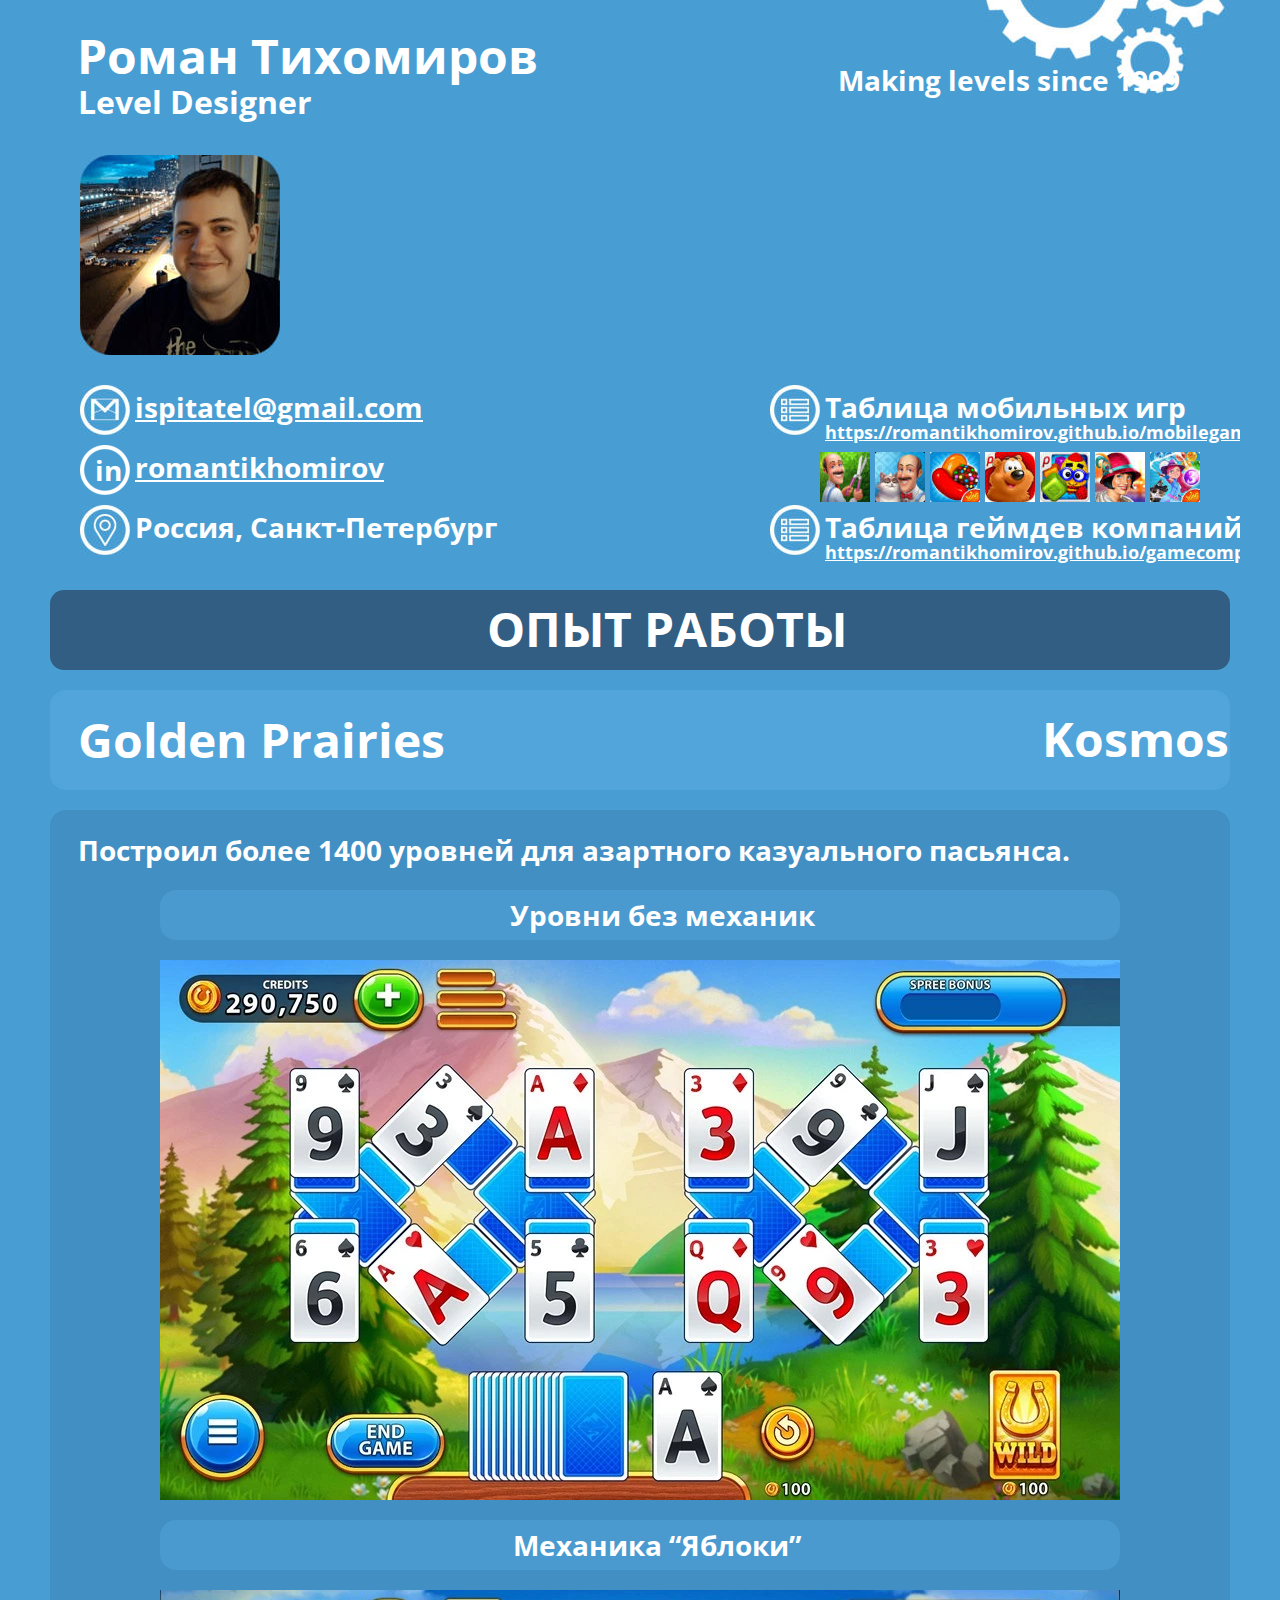
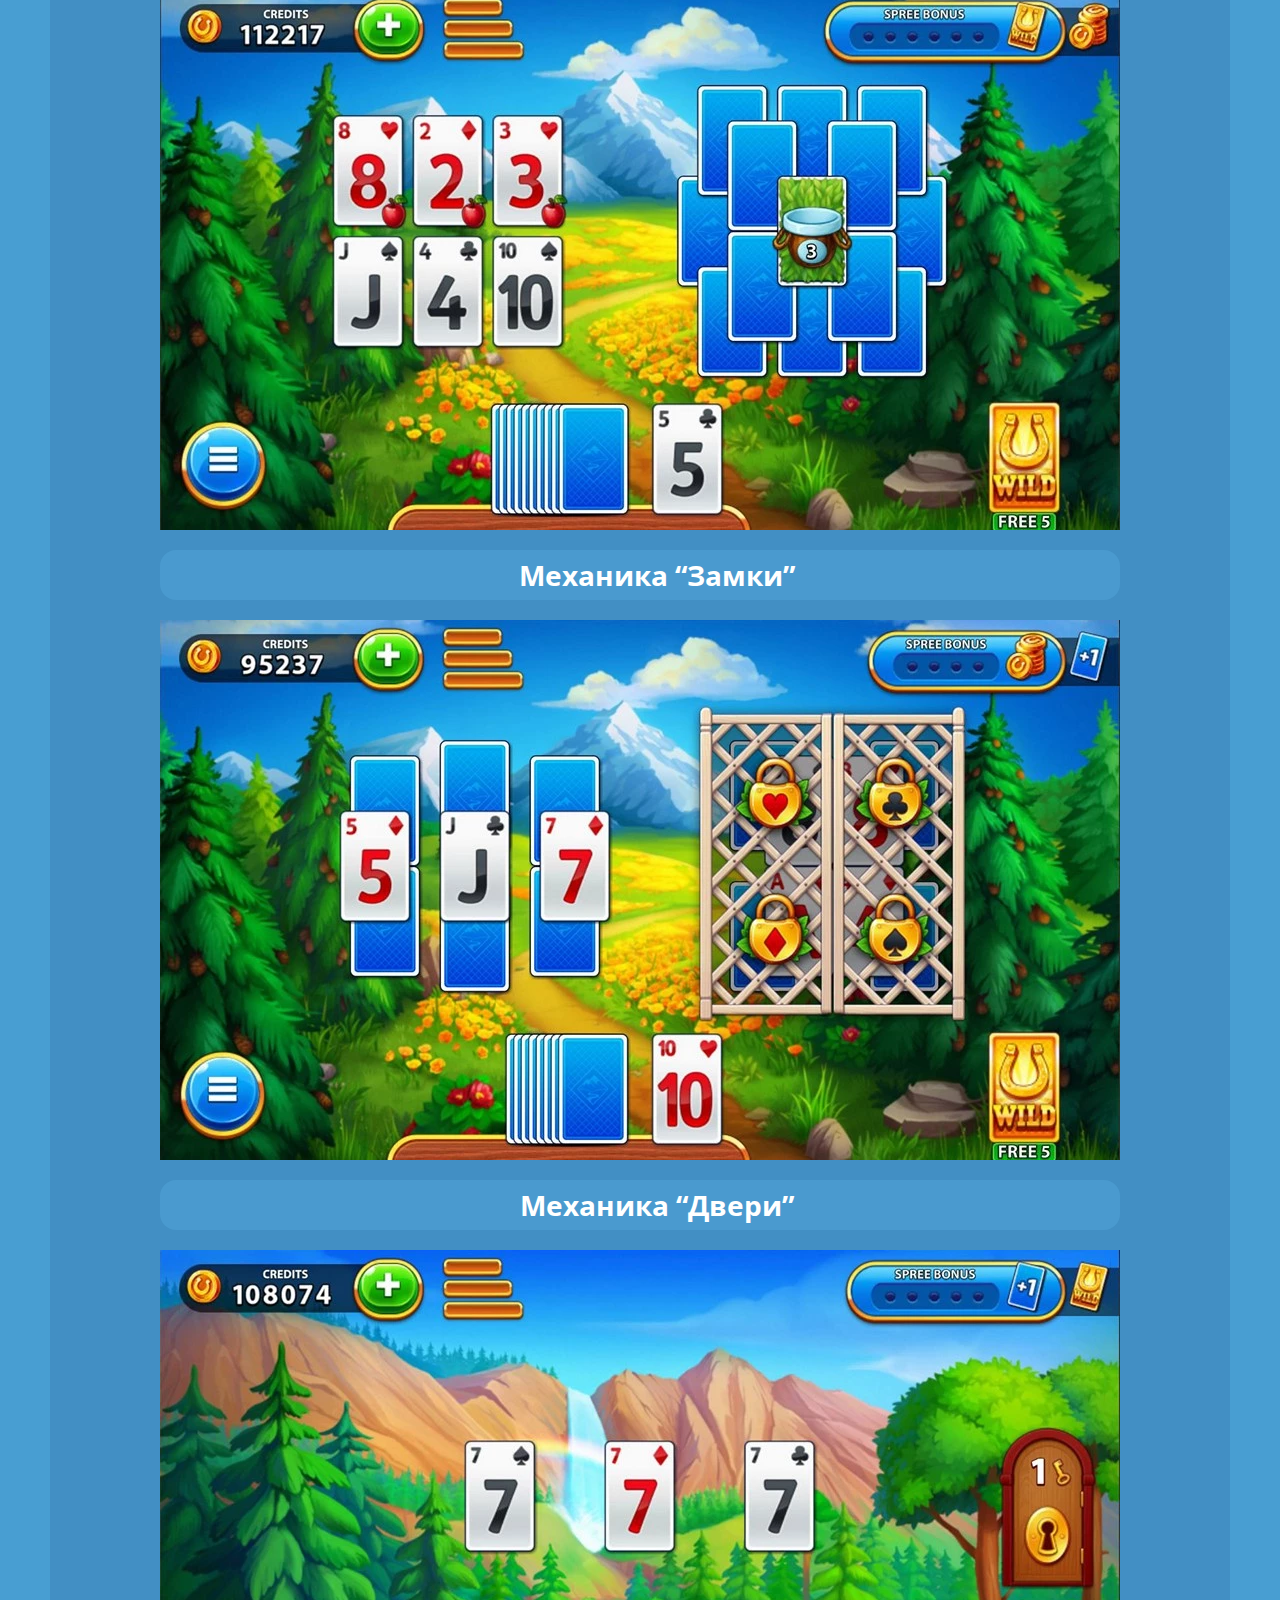
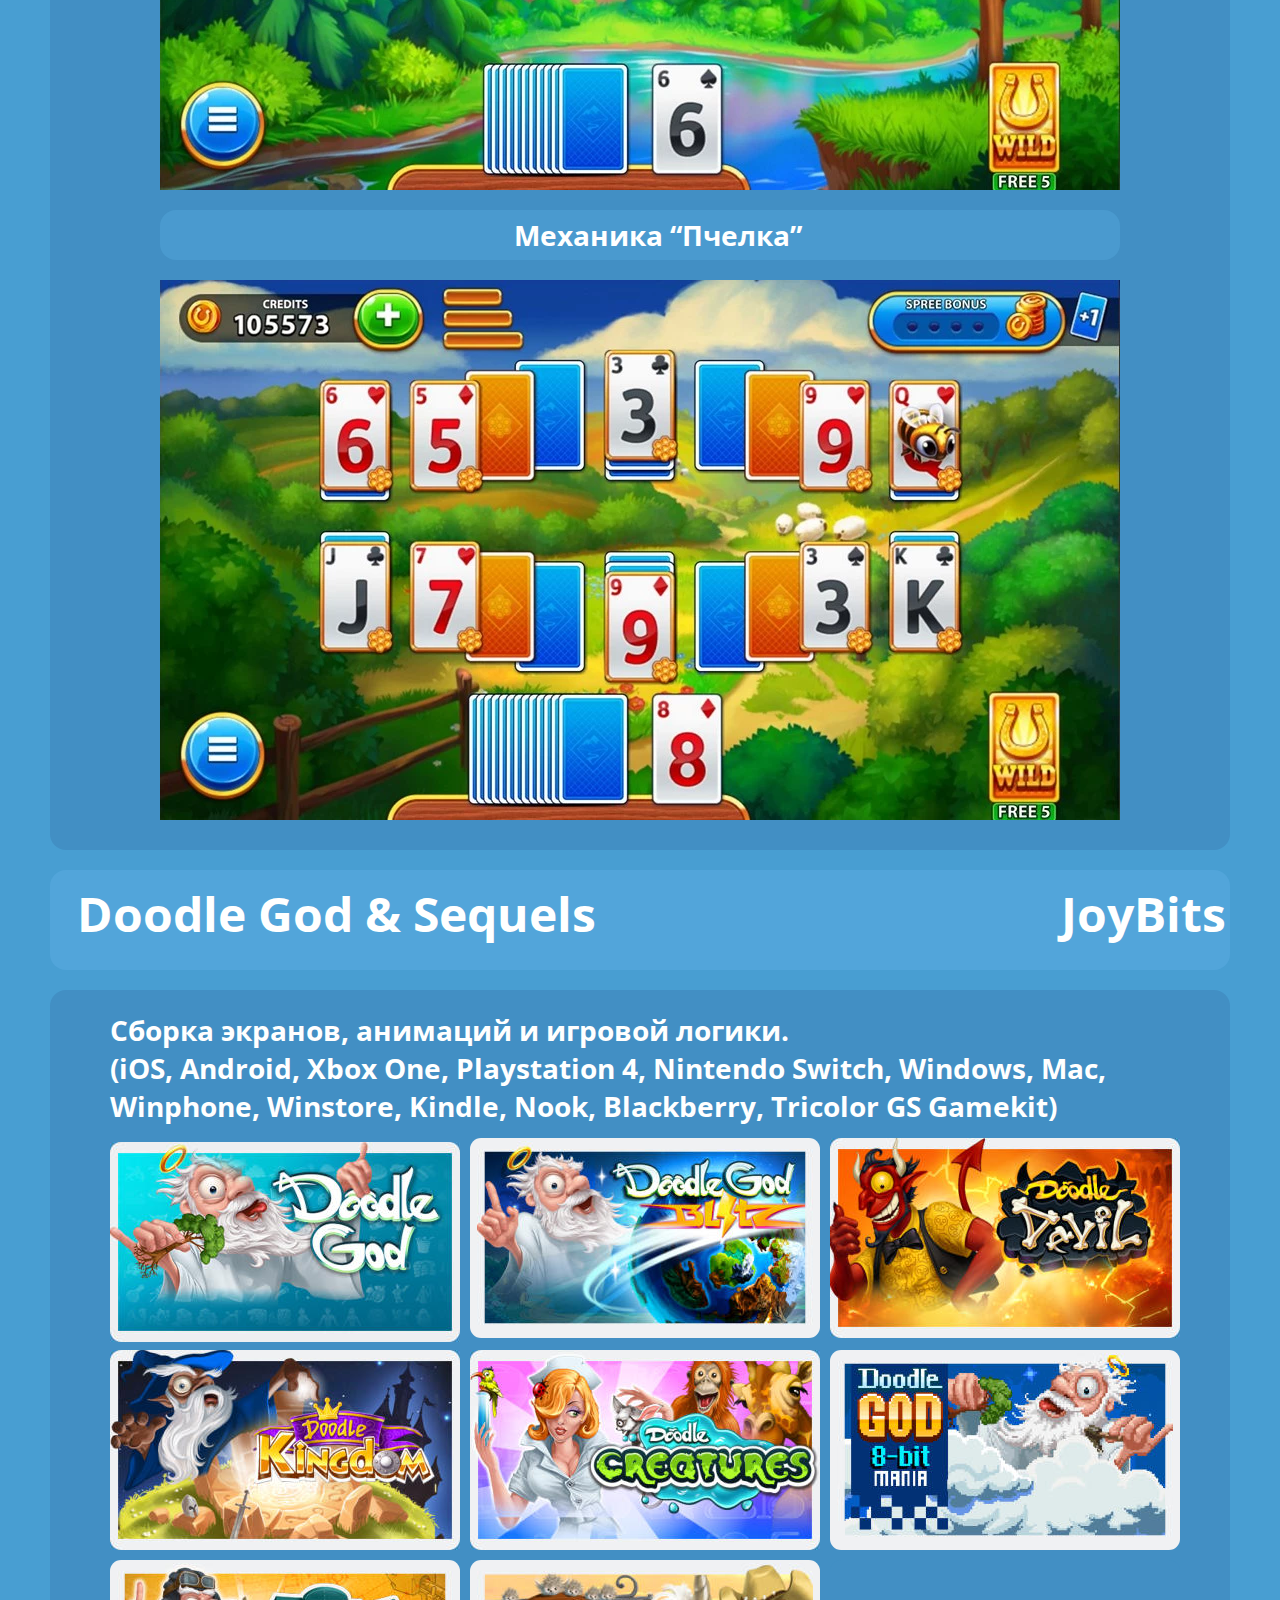
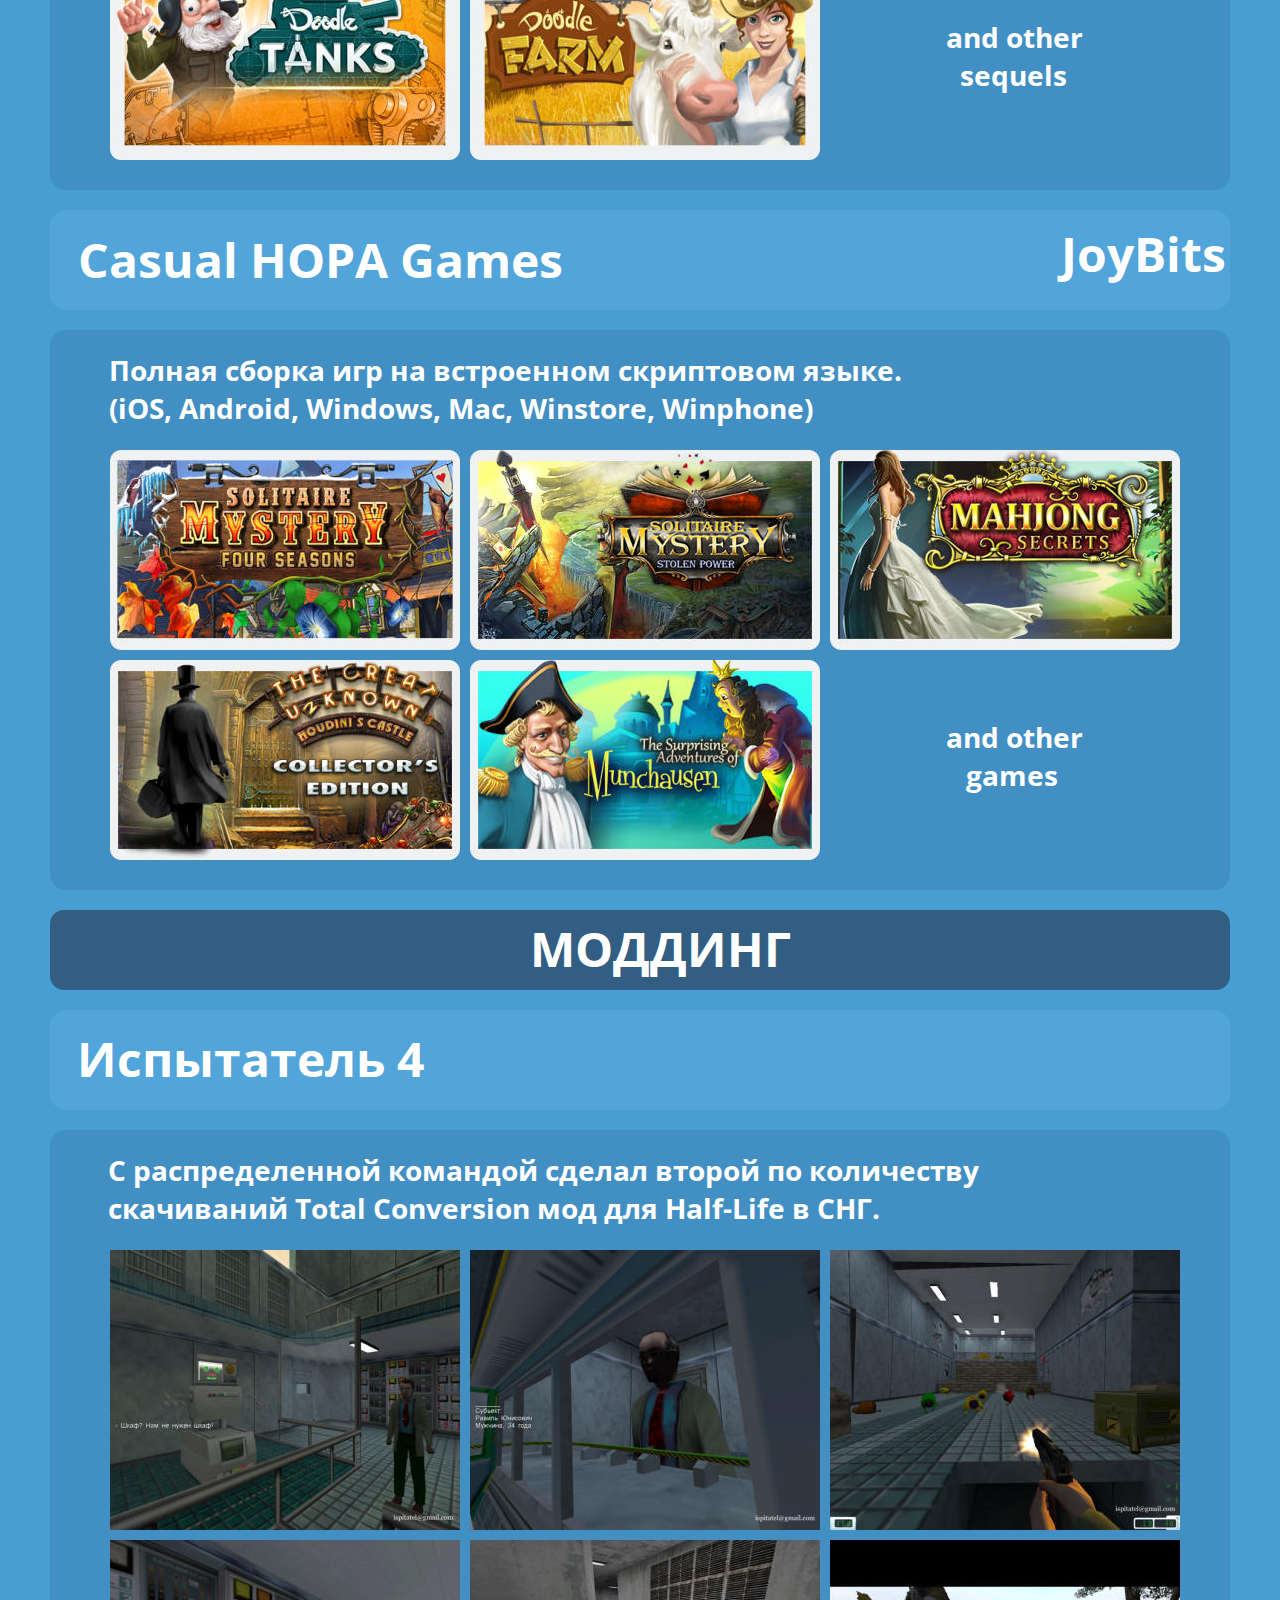
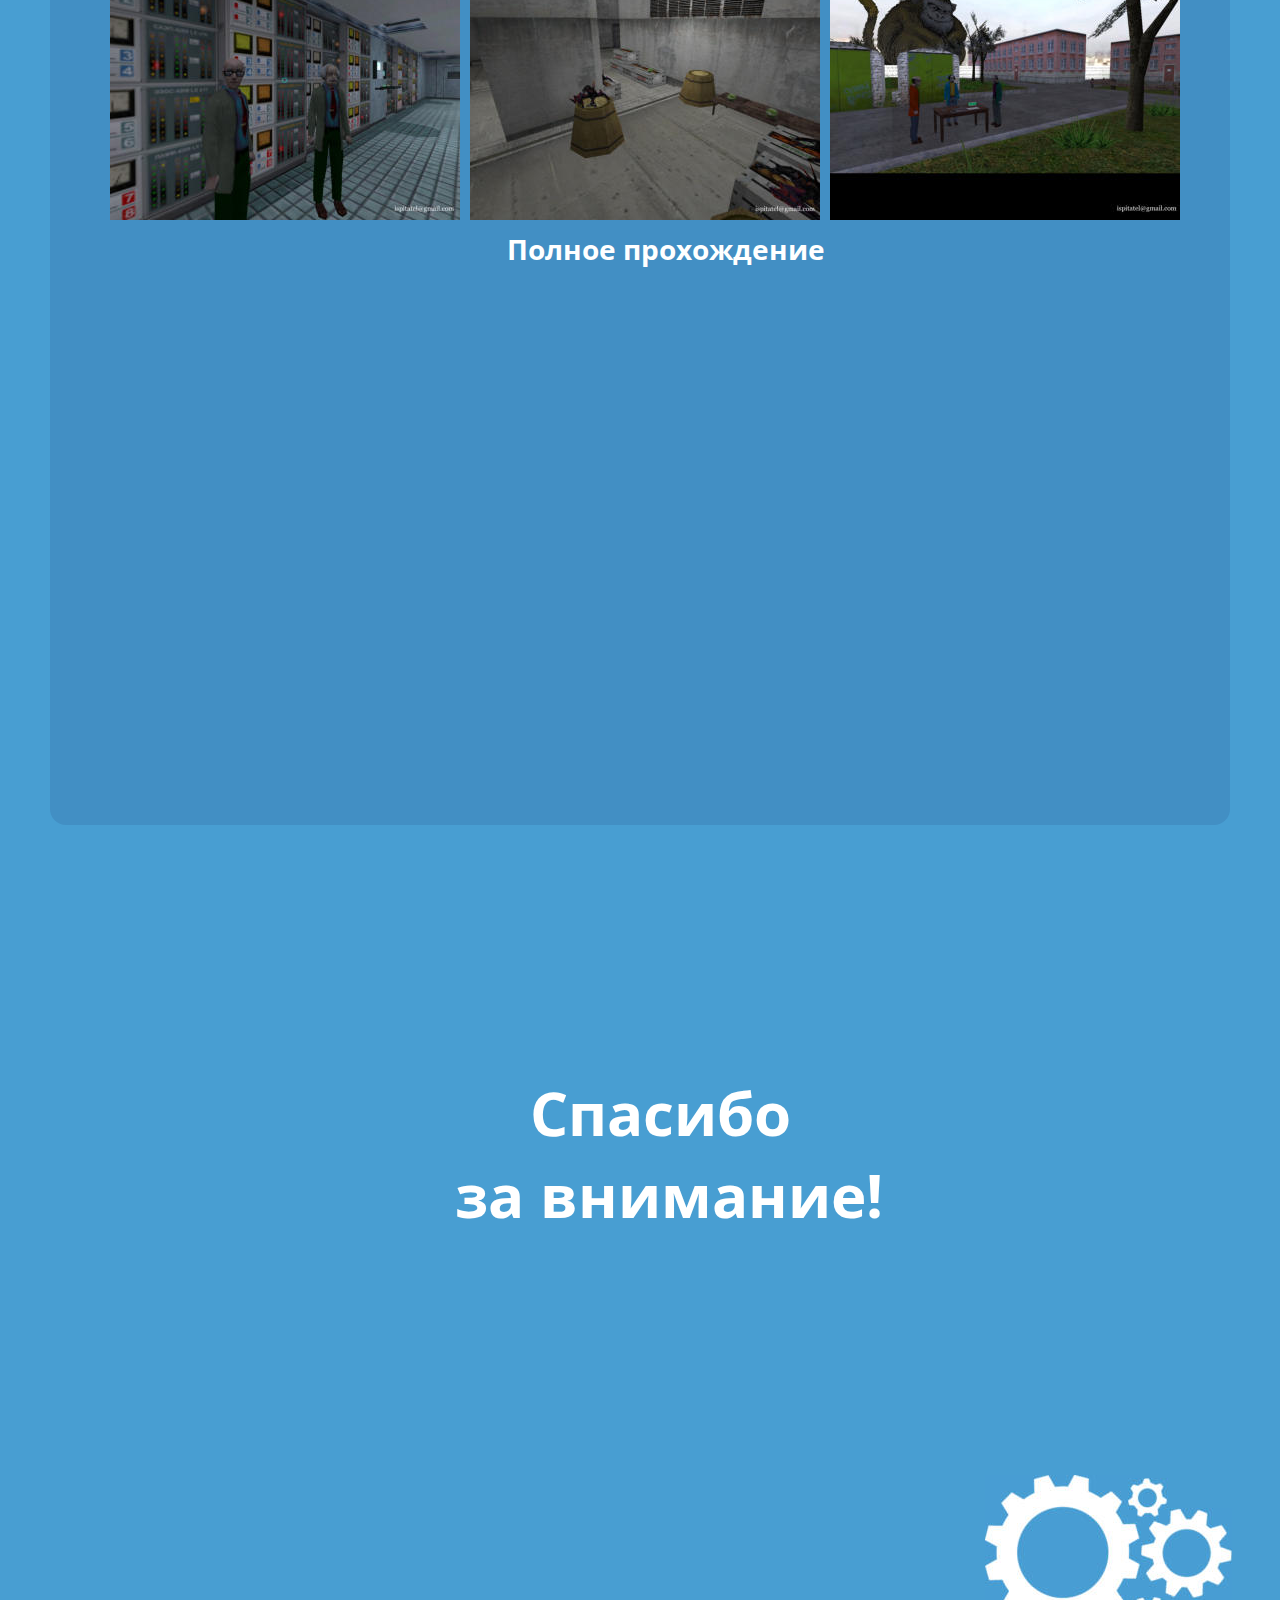
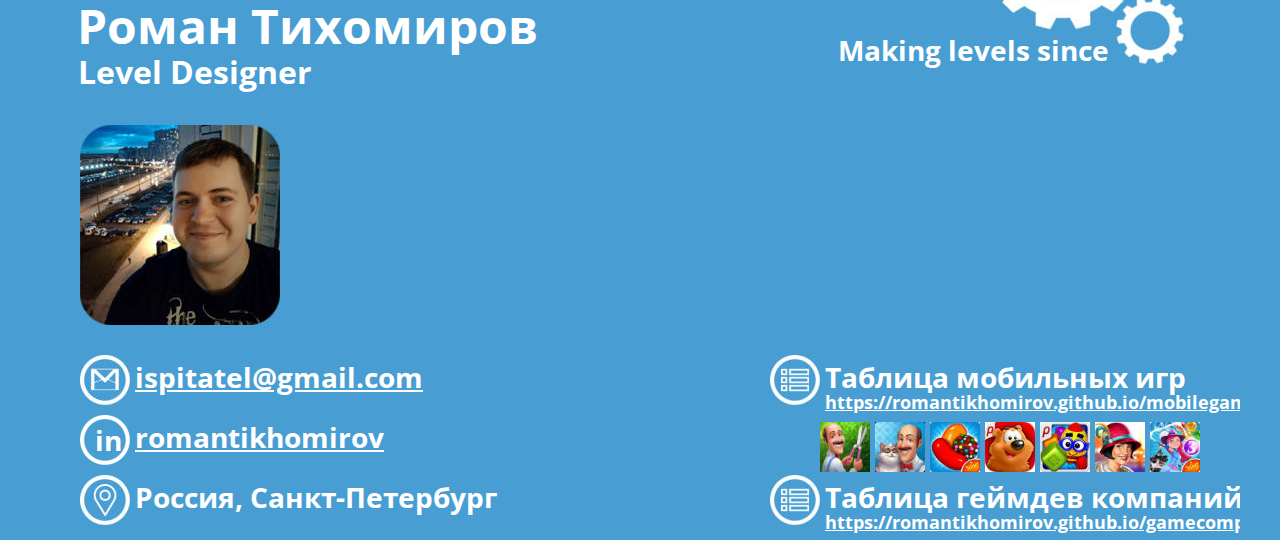
==== commit 70bf81df: "" ====
--- a/index.htm
+++ b/index.htm
@@ -477,7 +477,7 @@
  </div>
  <div class="xr_txt xr_s5" style="position: absolute; left:-1191px; top:3793px; width:333px; height:10px;">
  </div>
-<div class="xr_noreset " style="position: absolute; left:120px;top:944px;width:960px;height:540px;">
+<div class="xr_noreset " style="position: absolute; left:120px;top:945px;width:960px;height:540px;">
 ﻿<picture>
    <source srcset="webp/0_no_mechanics.webp" type="image/webp">
    <img src="images/name.jpg" />
@@ -501,7 +501,7 @@
  <div class="xr_txt xr_s2" style="position: absolute; left:600px; top:1556px; width:229px; height:10px;">
   <span class="xr_tc xr_s2" style="left: -127.13px; top: -29.93px; width: 254px;">Механика “Яблоки”</span>
  </div>
-<div class="xr_noreset " style="position: absolute; left:120px;top:1574px;width:960px;height:540px;">
+<div class="xr_noreset " style="position: absolute; left:120px;top:1575px;width:960px;height:540px;">
 ﻿<picture>
    <source srcset="webp/1_basket.webp" type="image/webp">
    <img src="images/name.jpg" />
@@ -516,7 +516,7 @@
  <div class="xr_txt xr_s2" style="position: absolute; left:600px; top:2186px; width:219px; height:10px;">
   <span class="xr_tc xr_s2" style="left: -121.42px; top: -29.93px; width: 243px;">Механика “Замки”</span>
  </div>
-<div class="xr_noreset " style="position: absolute; left:120px;top:2204px;width:960px;height:540px;">
+<div class="xr_noreset " style="position: absolute; left:120px;top:2205px;width:960px;height:540px;">
 ﻿<picture>
    <source srcset="webp/2_lock.webp" type="image/webp">
    <img src="images/name.jpg" />
@@ -531,7 +531,7 @@
  <div class="xr_txt xr_s2" style="position: absolute; left:600px; top:2816px; width:216px; height:10px;">
   <span class="xr_tc xr_s2" style="left: -119.82px; top: -29.93px; width: 240px;">Механика “Двери”</span>
  </div>
-<div class="xr_noreset " style="position: absolute; left:120px;top:2834px;width:960px;height:540px;">
+<div class="xr_noreset " style="position: absolute; left:120px;top:2835px;width:960px;height:540px;">
 ﻿<picture>
    <source srcset="webp/4_door.webp" type="image/webp">
    <img src="images/name.jpg" />
@@ -546,7 +546,7 @@
  <div class="xr_txt xr_s2" style="position: absolute; left:600px; top:3446px; width:228px; height:10px;">
   <span class="xr_tc xr_s2" style="left: -126.45px; top: -29.93px; width: 253px;">Механика “Пчелка”</span>
  </div>
-<div class="xr_noreset " style="position: absolute; left:120px;top:3464px;width:960px;height:540px;">
+<div class="xr_noreset " style="position: absolute; left:120px;top:3465px;width:960px;height:540px;">
 ﻿<picture>
    <source srcset="webp/6_bee.webp" type="image/webp">
    <img src="images/name.jpg" />
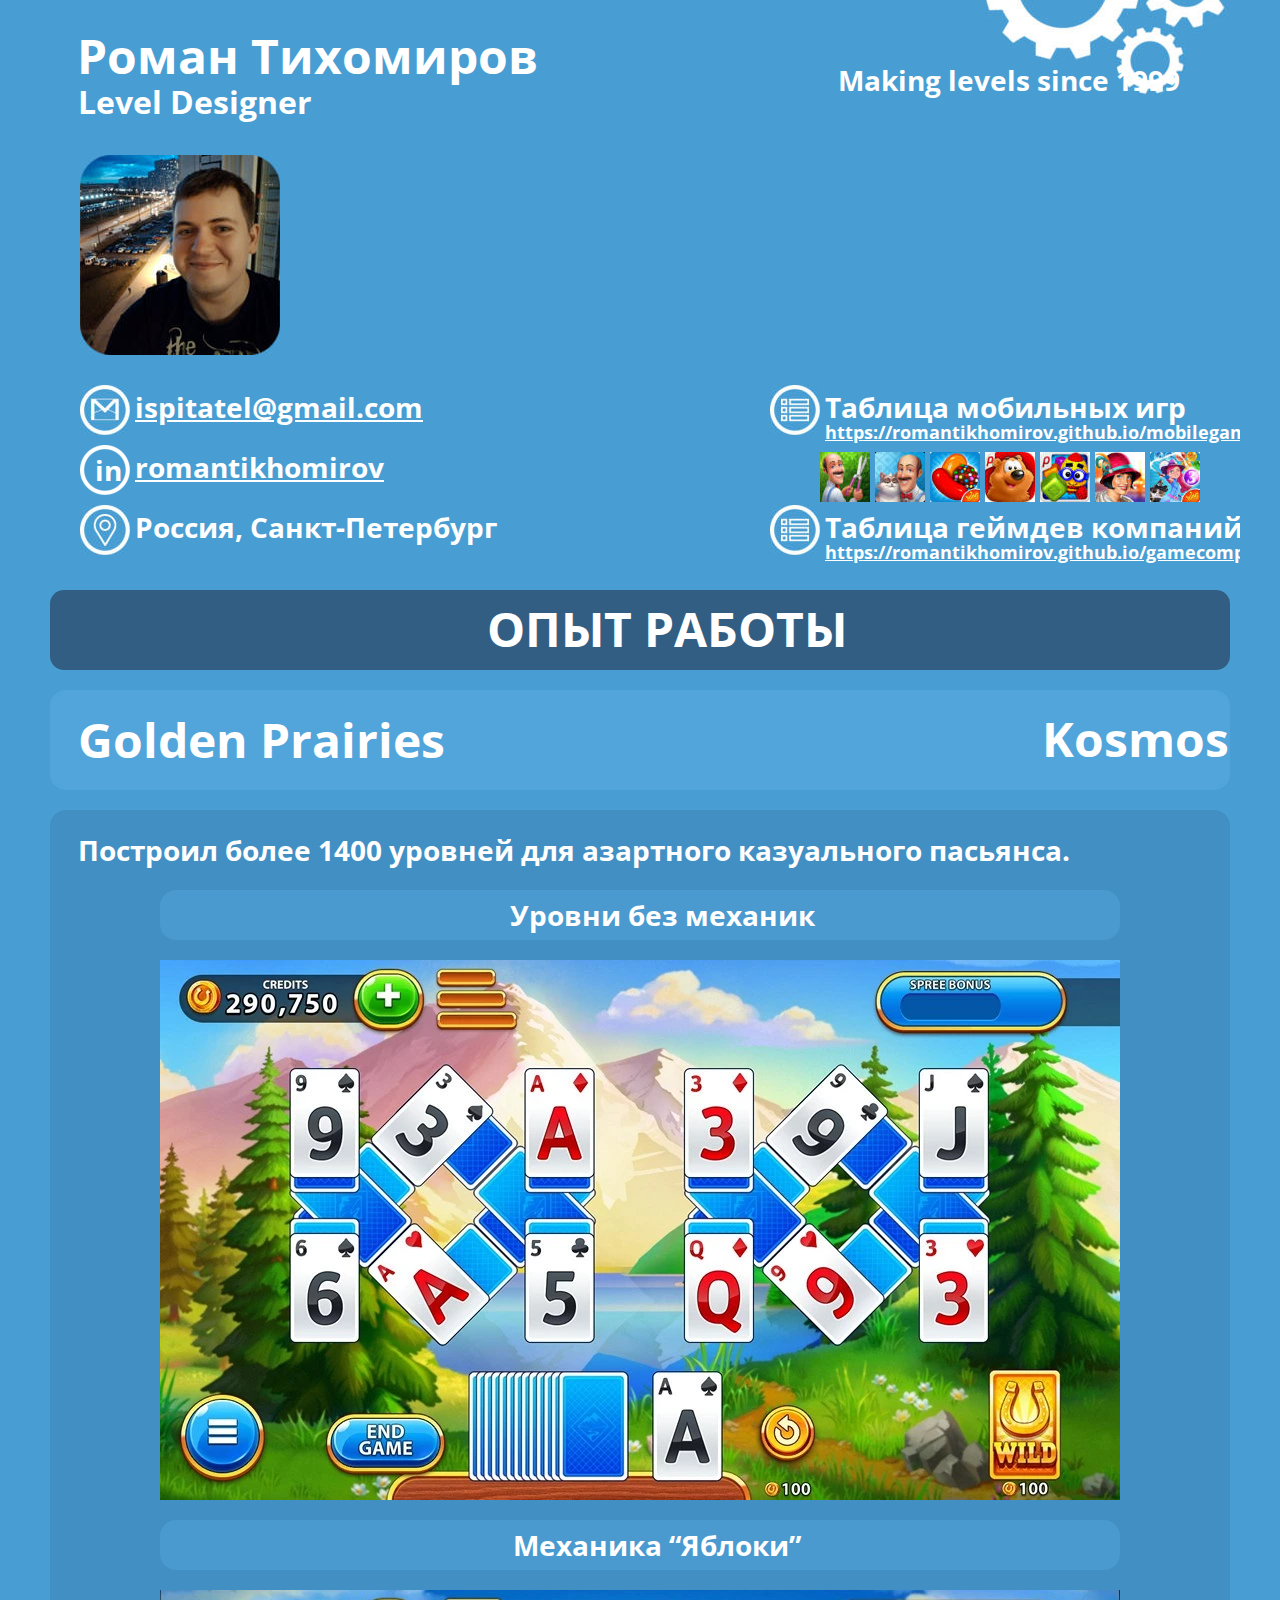
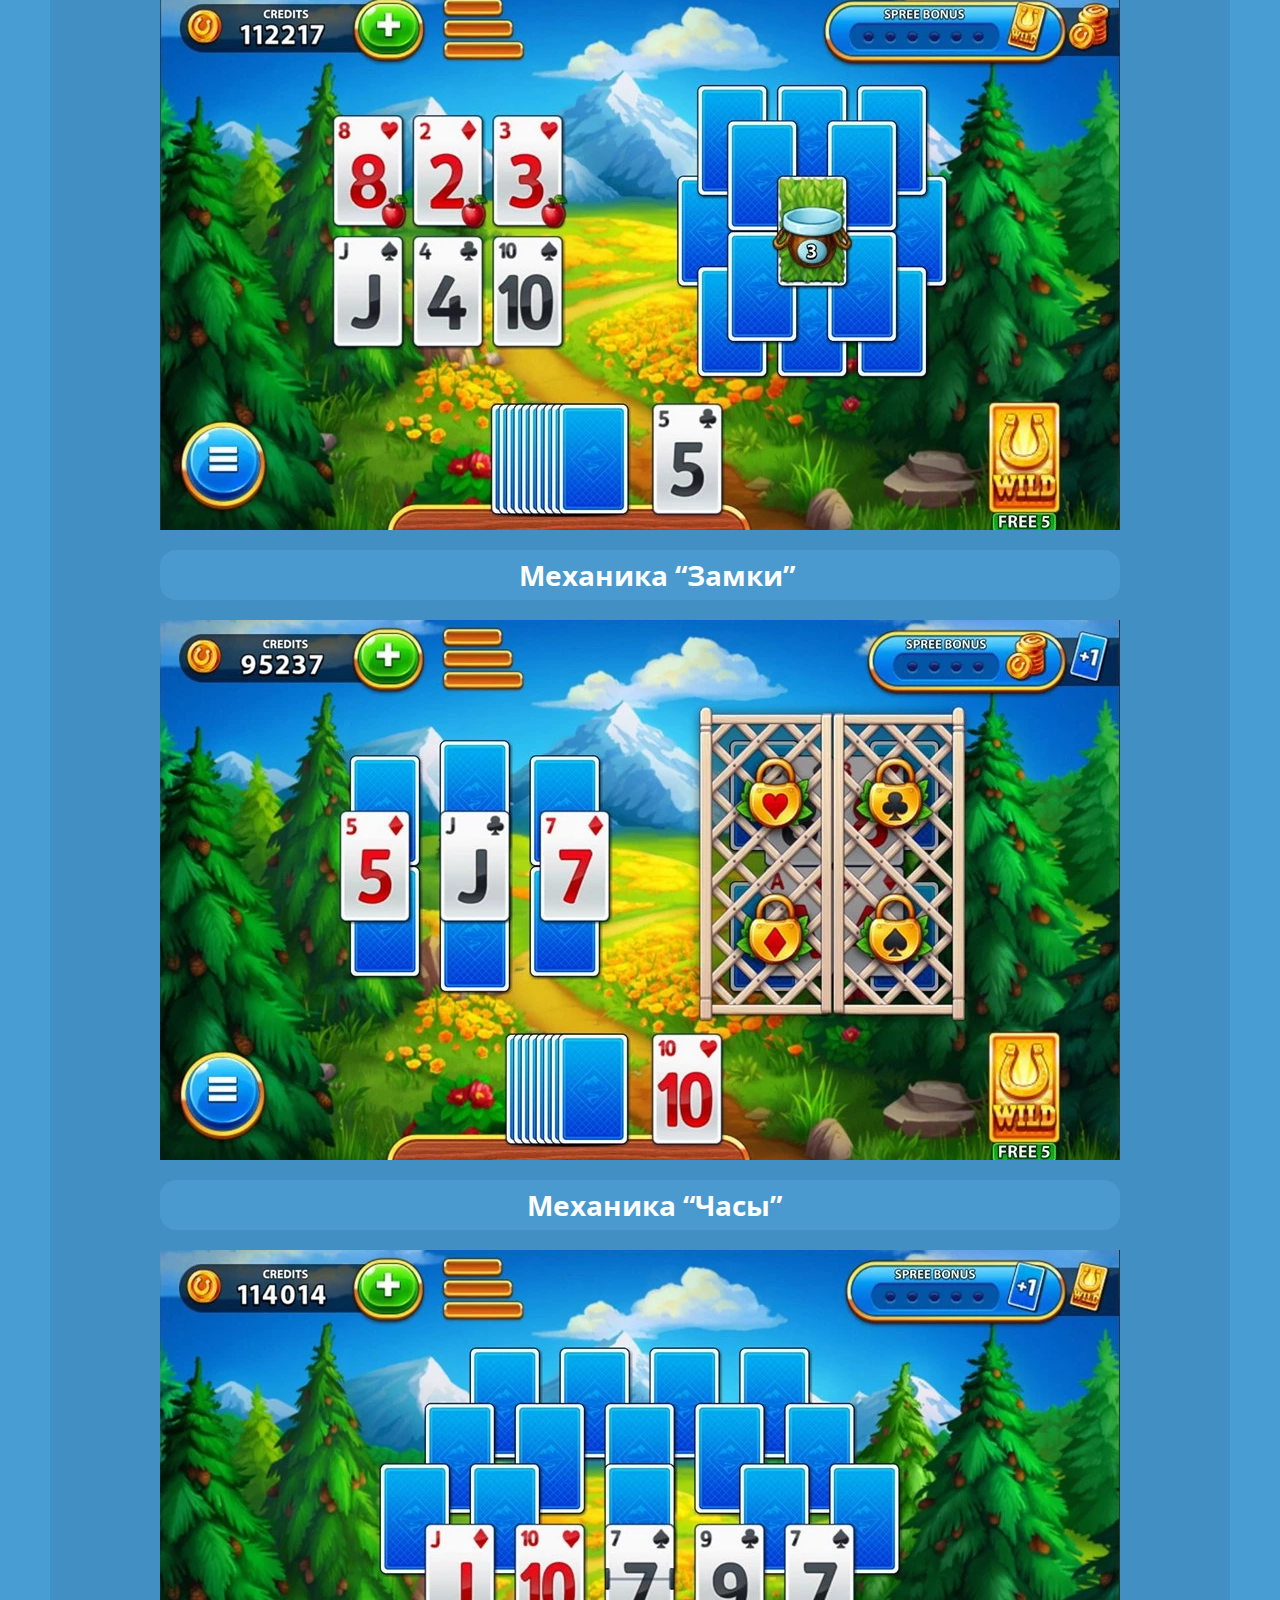
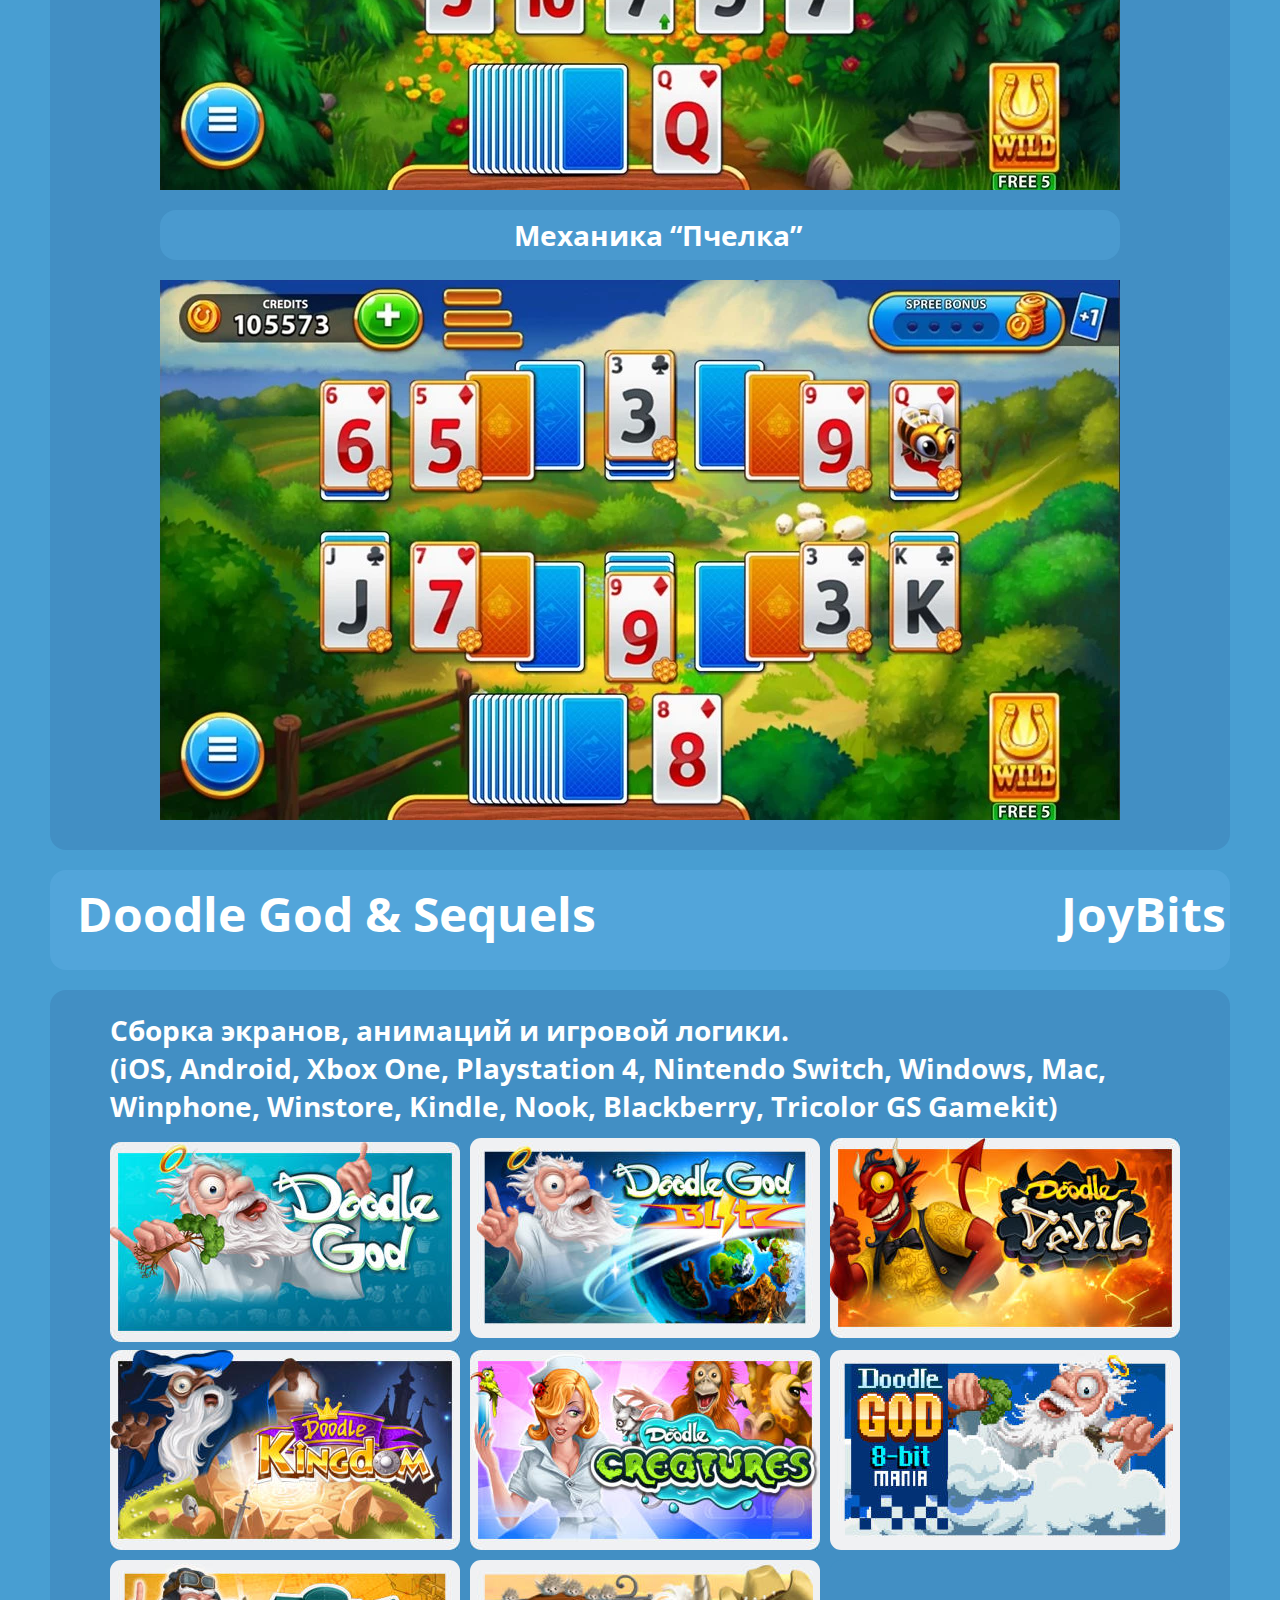
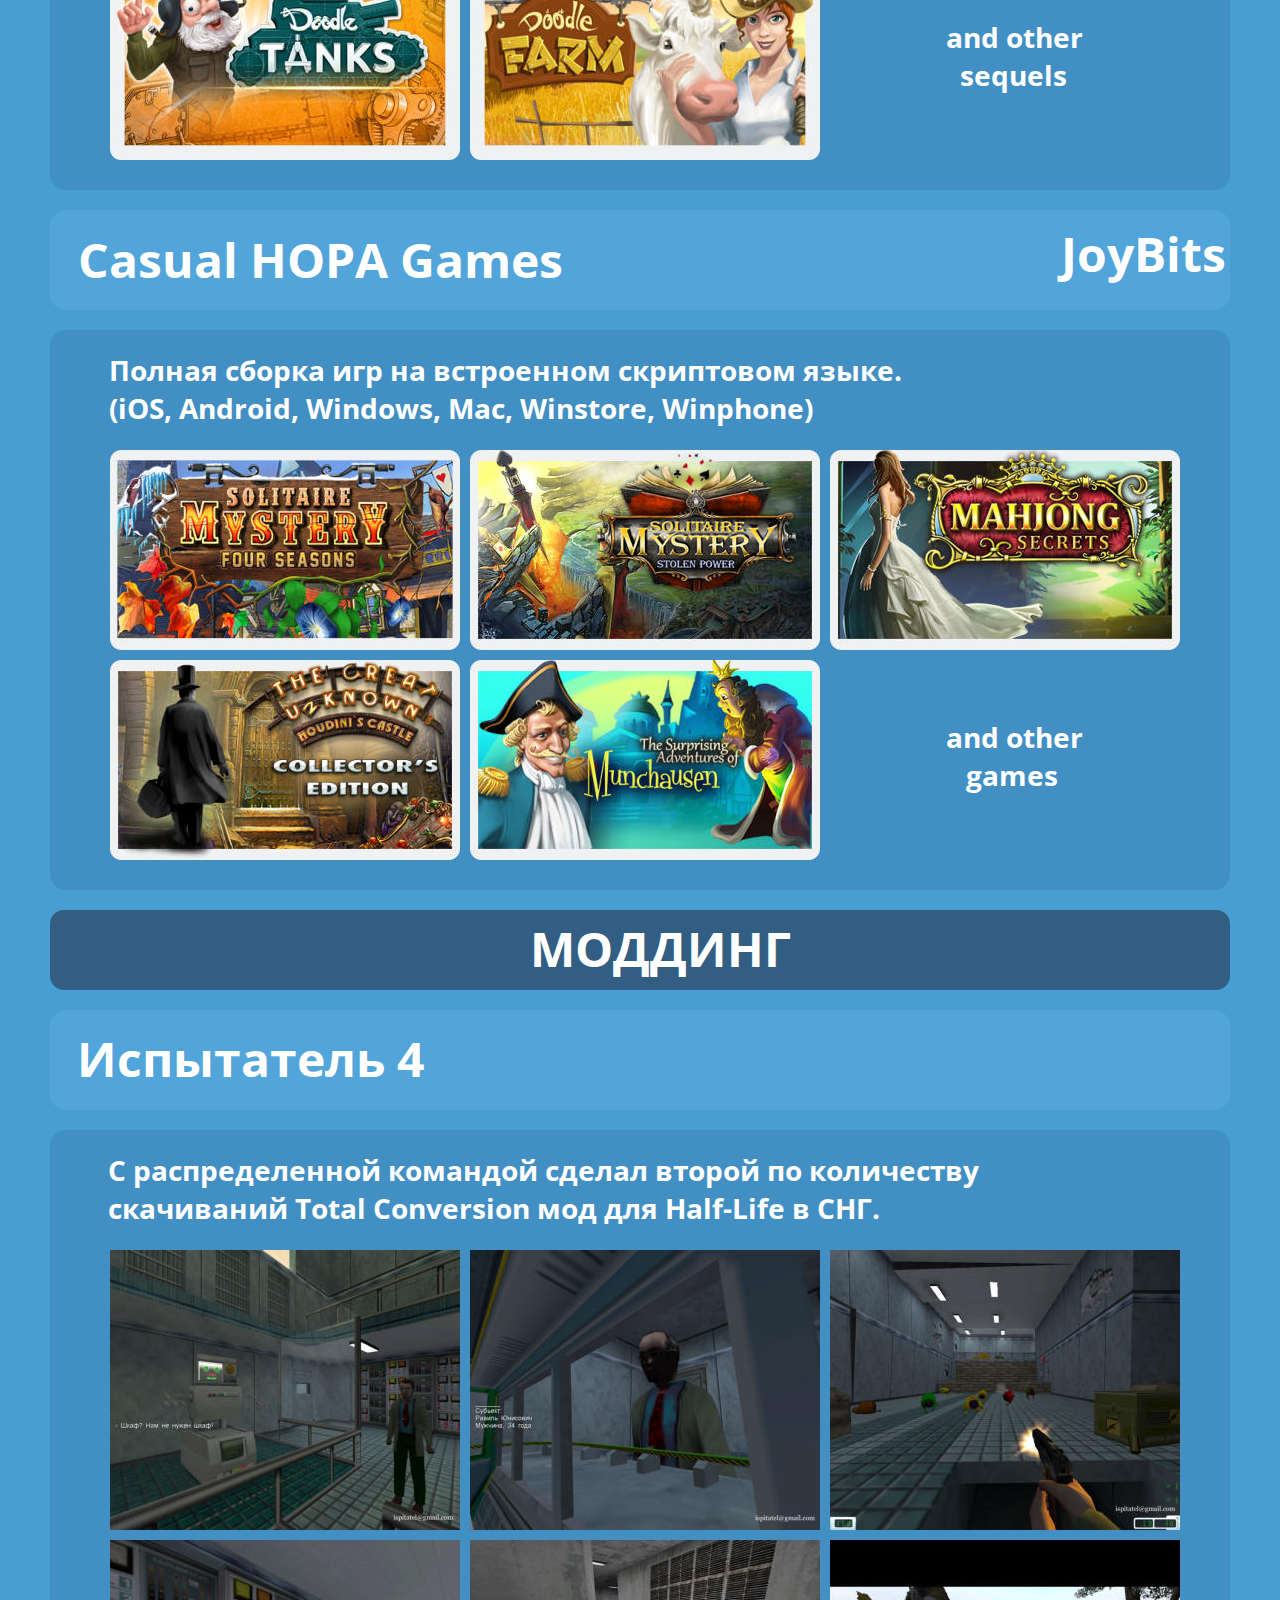
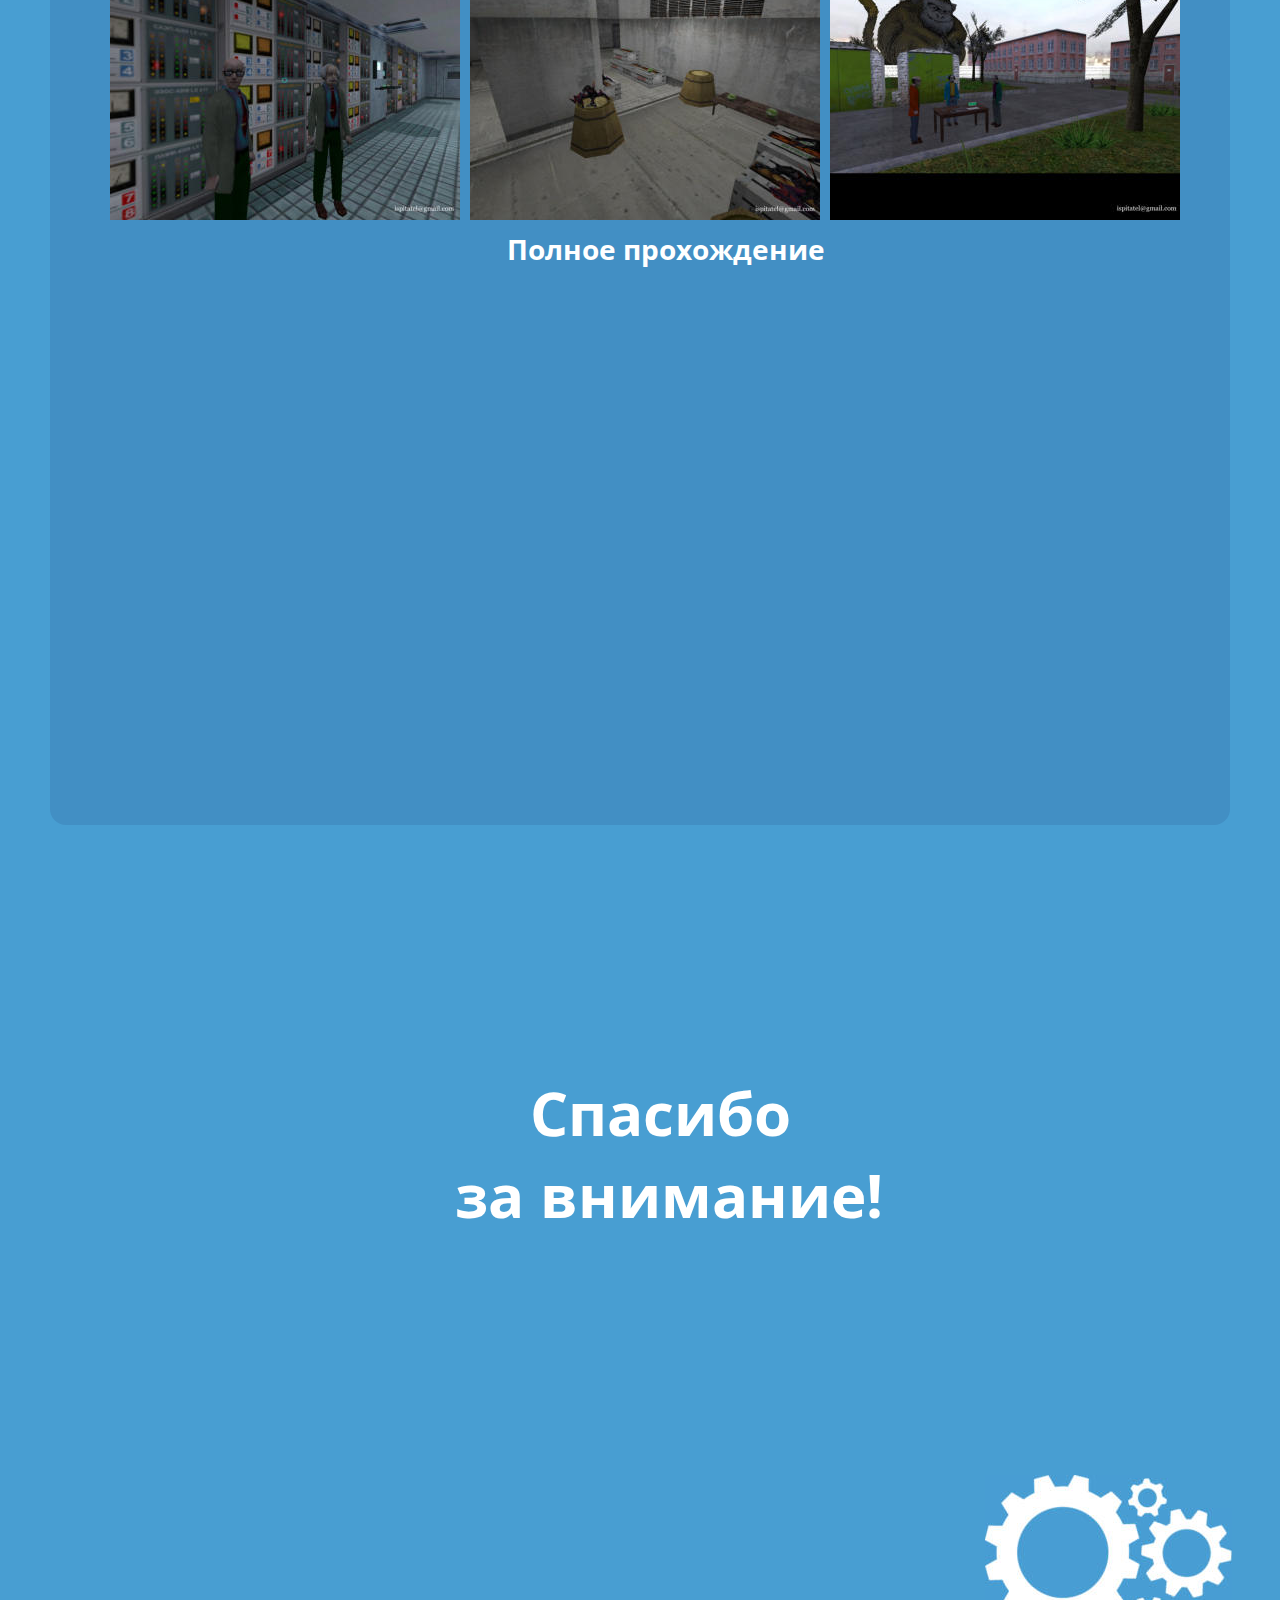
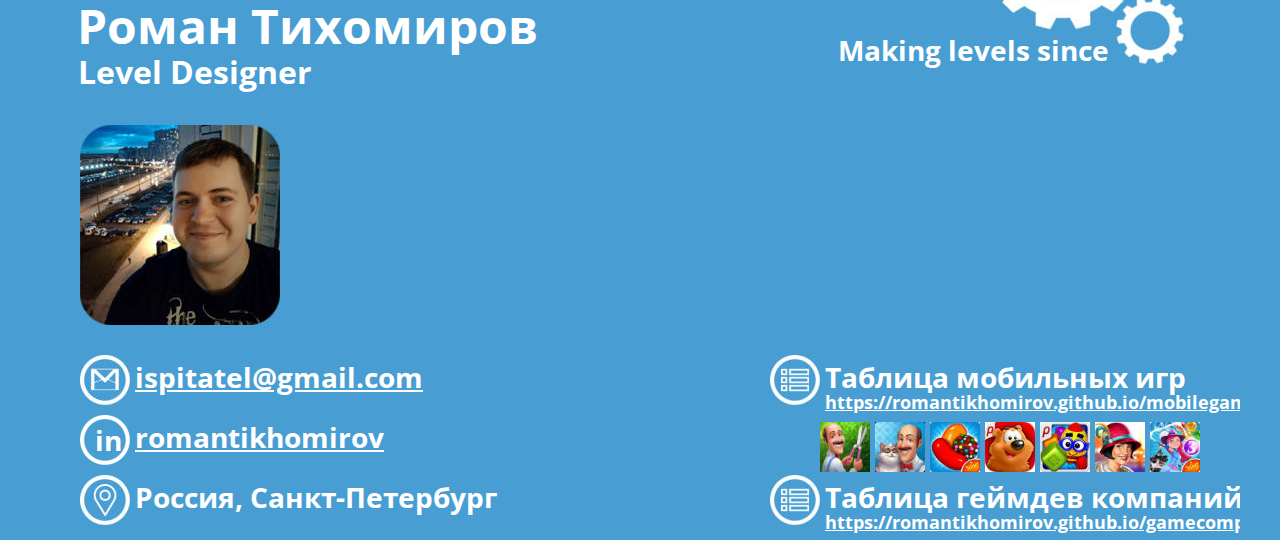
==== commit 956ca7dd: "" ====
--- a/index.htm
+++ b/index.htm
@@ -528,12 +528,12 @@
  <!--[if gte IE 9]><!-->
  <span class="xr_ar" style="left:120px;top:2780px;width:960px;height:50px; background-color: #52A5DA; border-radius: 16px;-moz-opacity: 0.50;-khtml-opacity: 0.50;opacity: 0.50;filter:progid:DXImageTransform.Microsoft.Alpha(opacity=50);"></span>
  <!--<![endif]-->
- <div class="xr_txt xr_s2" style="position: absolute; left:600px; top:2816px; width:216px; height:10px;">
-  <span class="xr_tc xr_s2" style="left: -119.82px; top: -29.93px; width: 240px;">Механика “Двери”</span>
+ <div class="xr_txt xr_s2" style="position: absolute; left:600px; top:2816px; width:204px; height:10px;">
+  <span class="xr_tc xr_s2" style="left: -113.4px; top: -29.93px; width: 227px;">Механика “Часы”</span>
  </div>
 <div class="xr_noreset " style="position: absolute; left:120px;top:2835px;width:960px;height:540px;">
 ﻿<picture>
-   <source srcset="webp/4_door.webp" type="image/webp">
+   <source srcset="webp/3_clock.webp" type="image/webp">
    <img src="images/name.jpg" />
 </picture>
 </div>
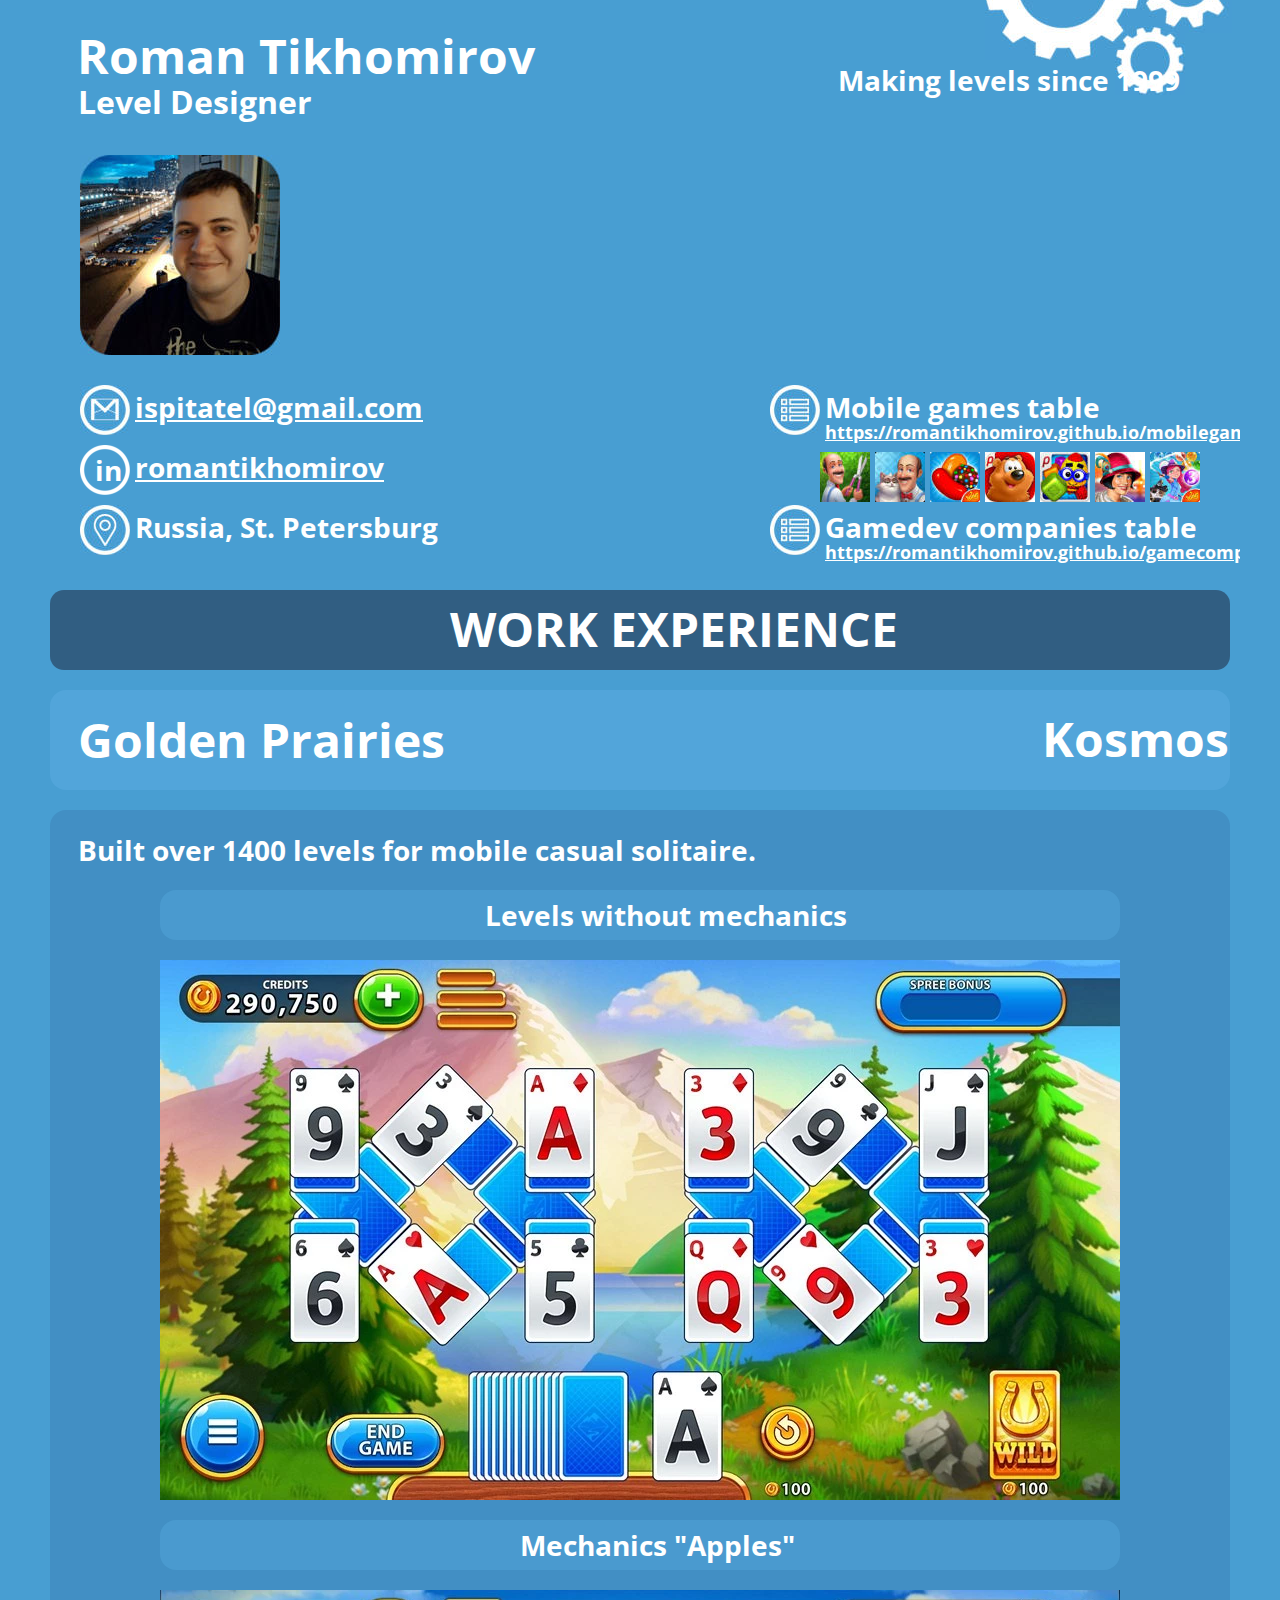
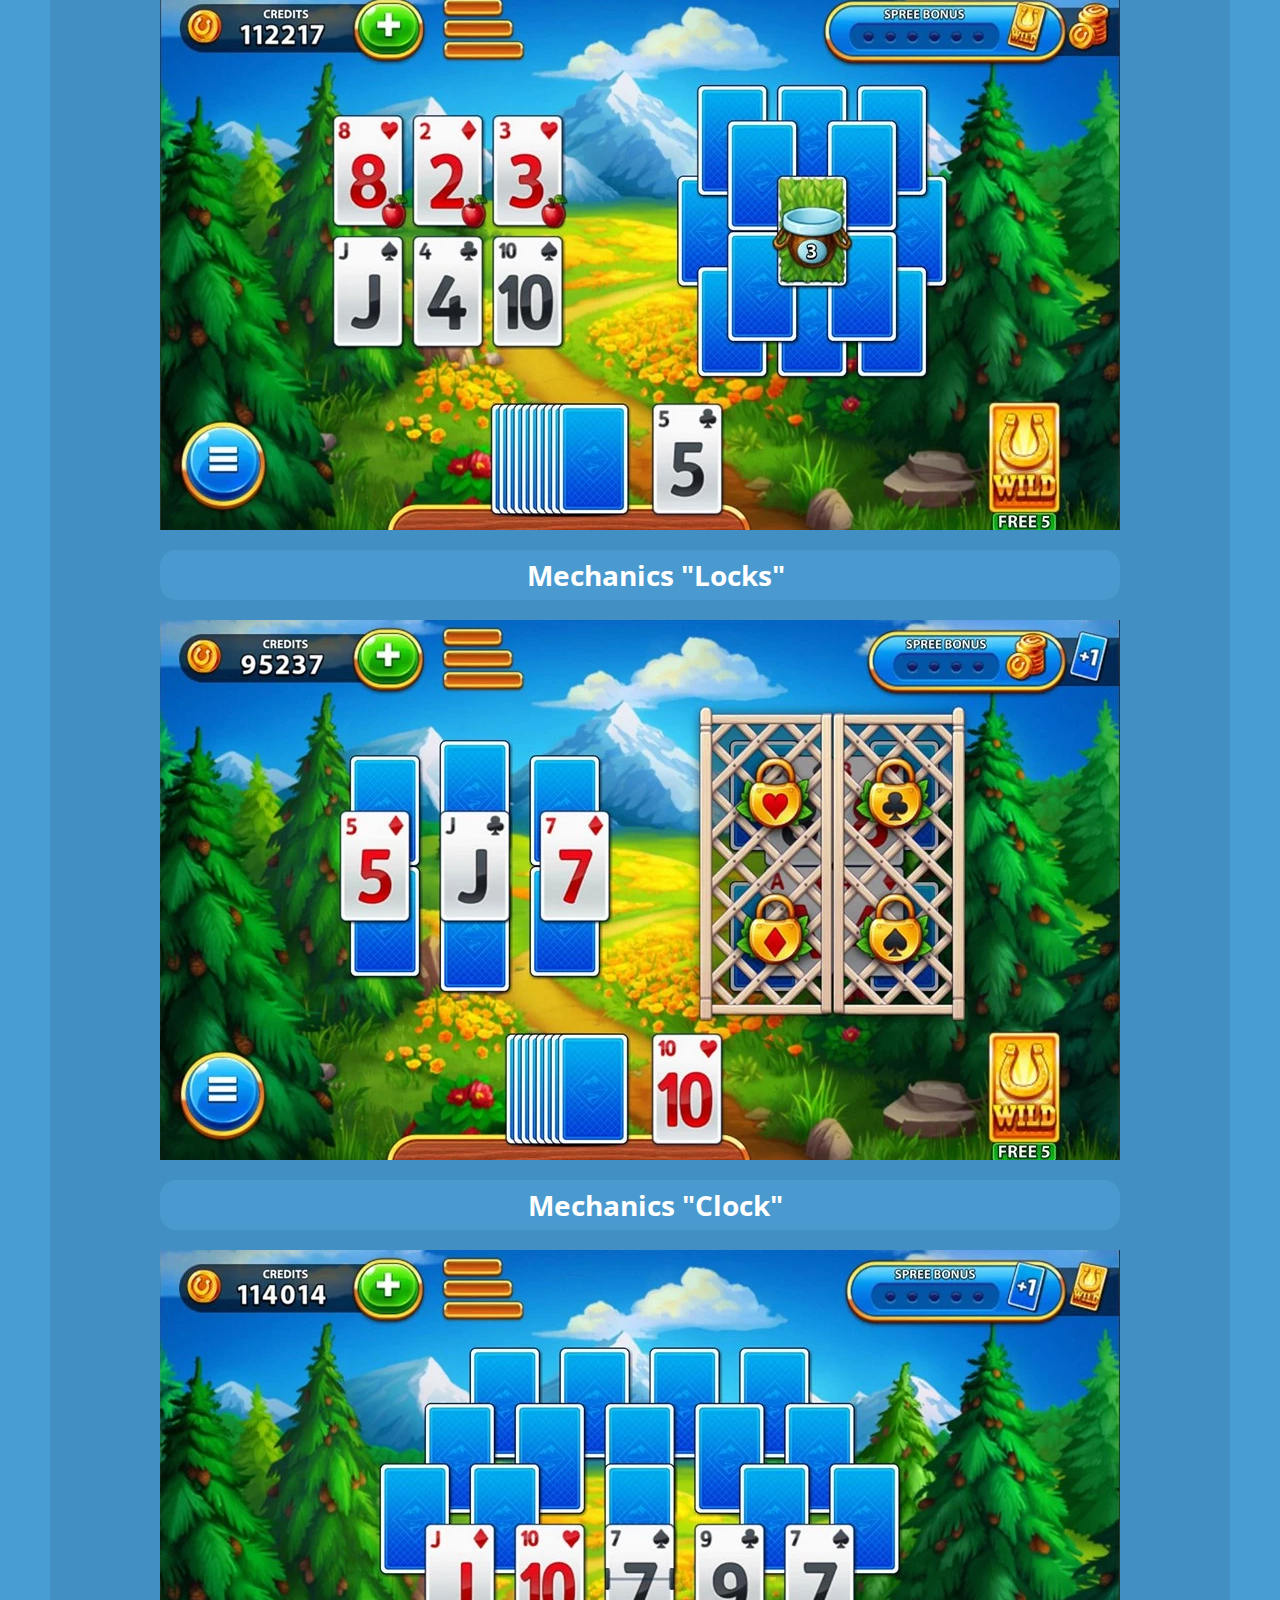
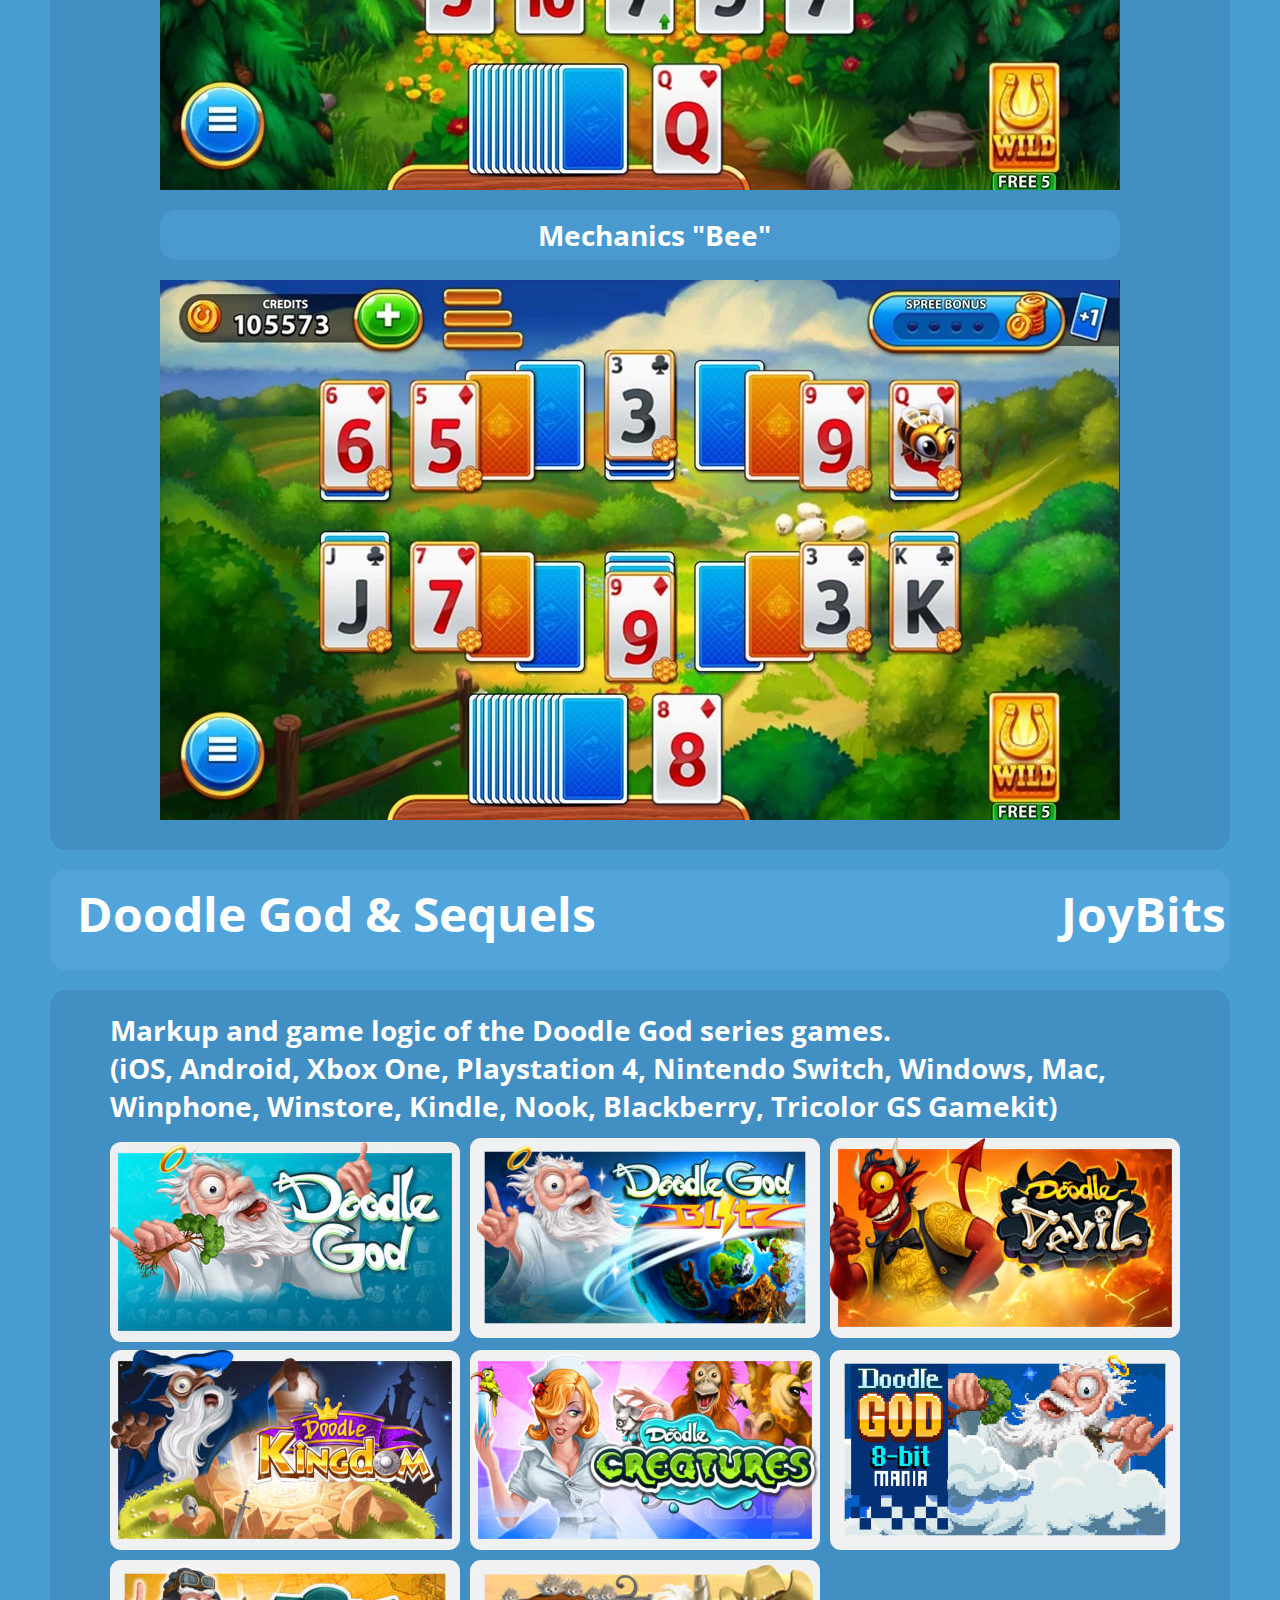
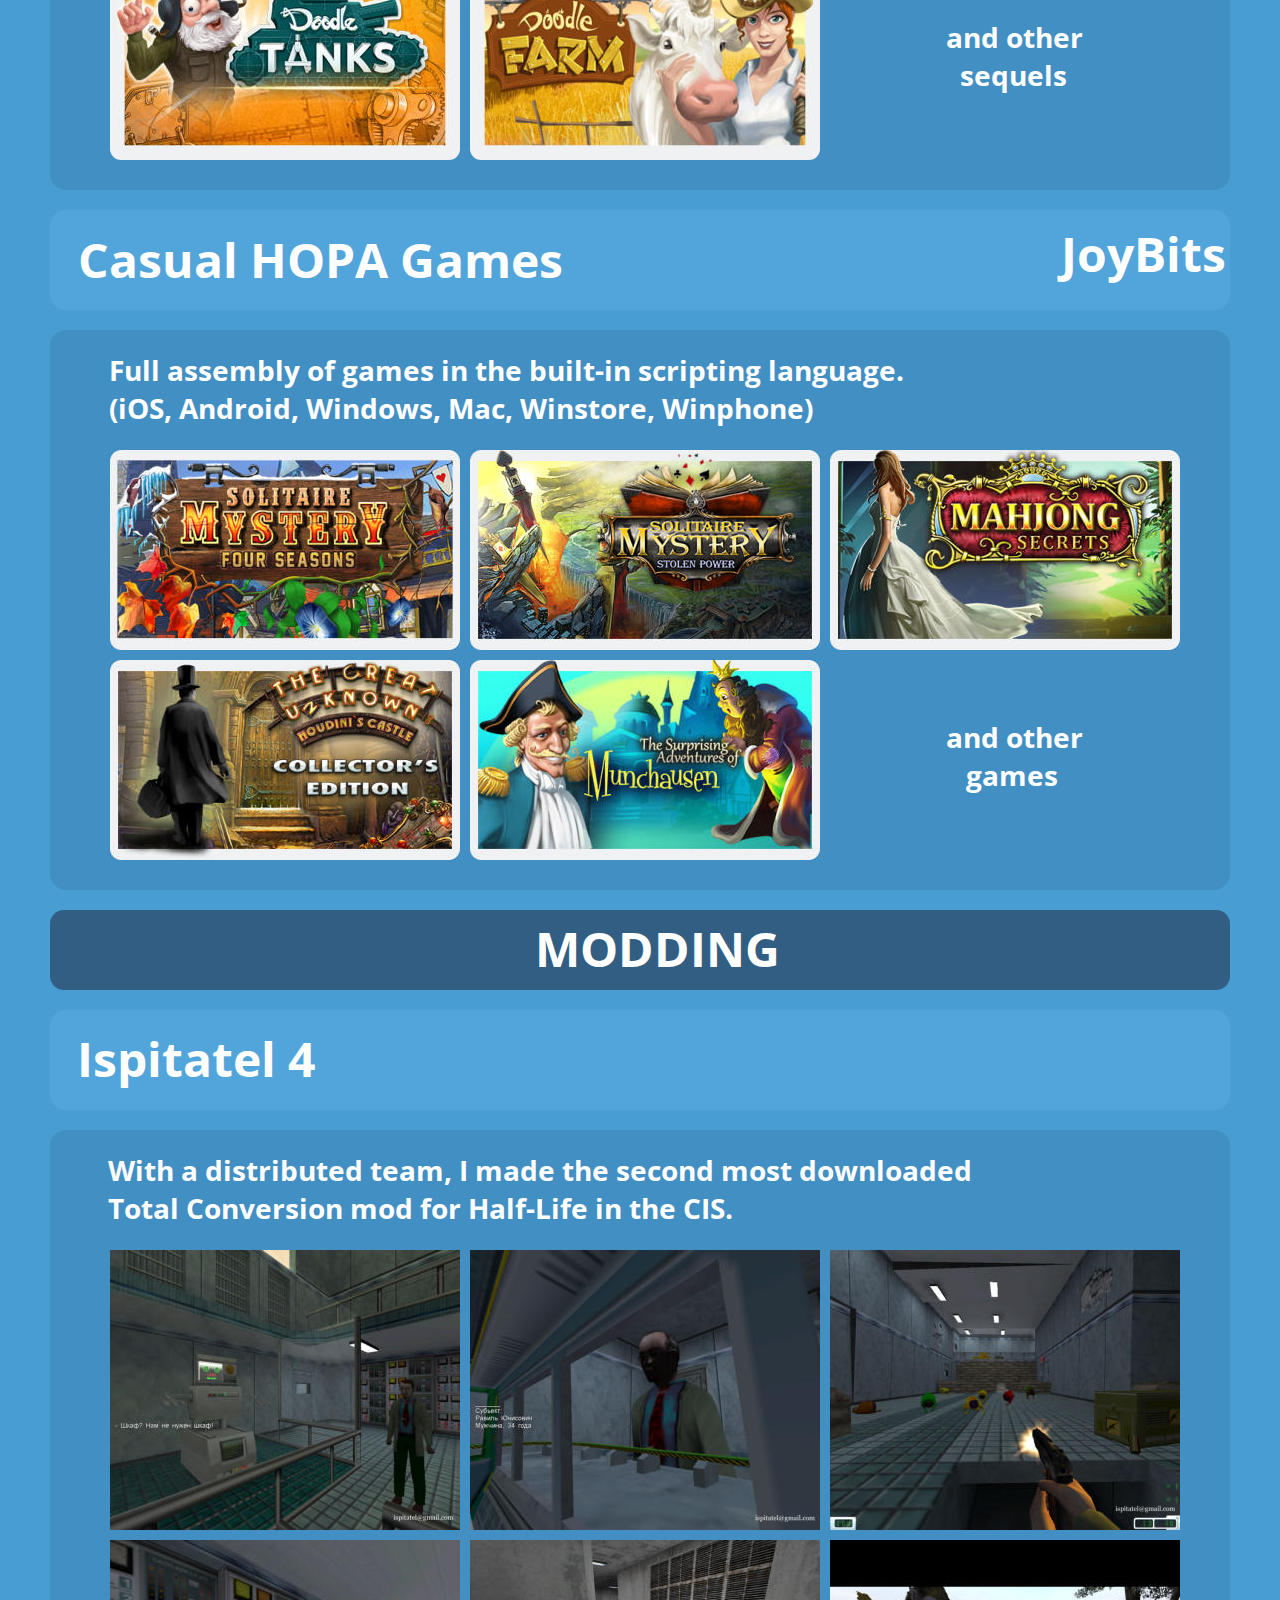
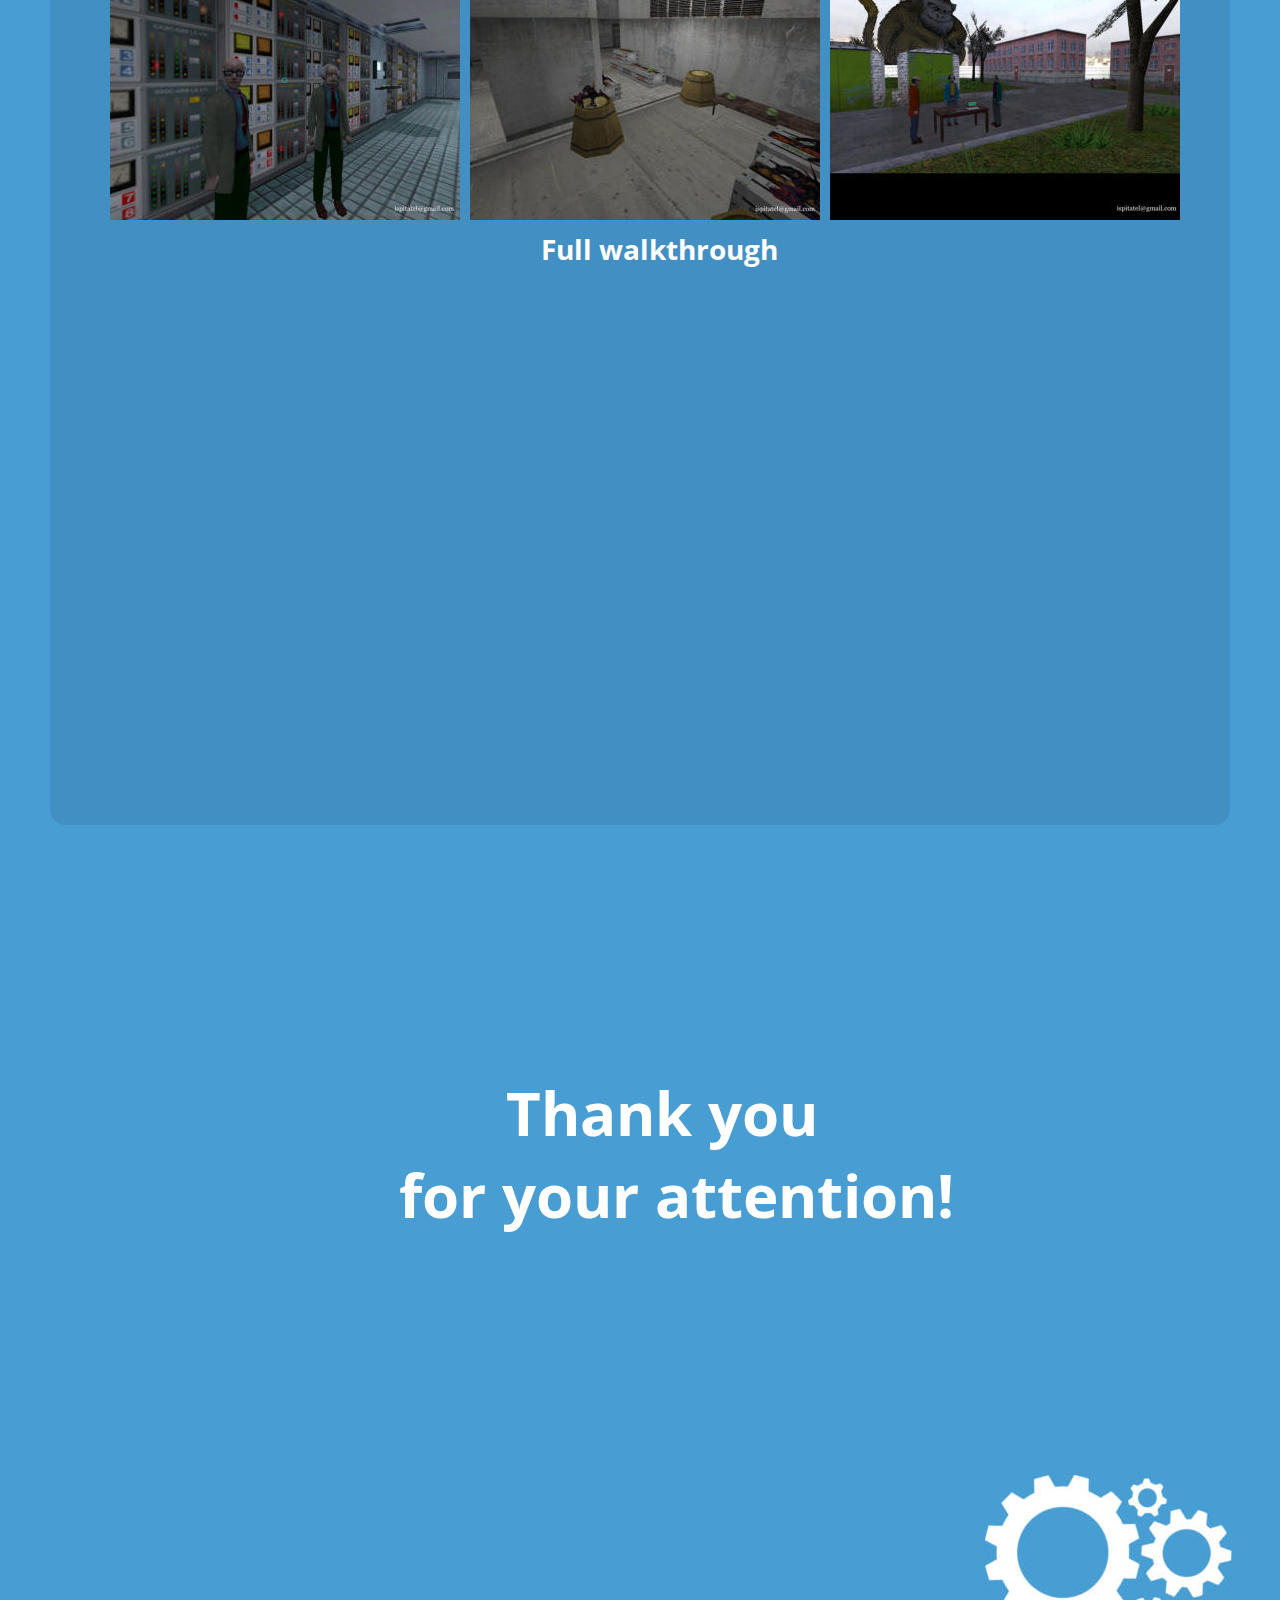
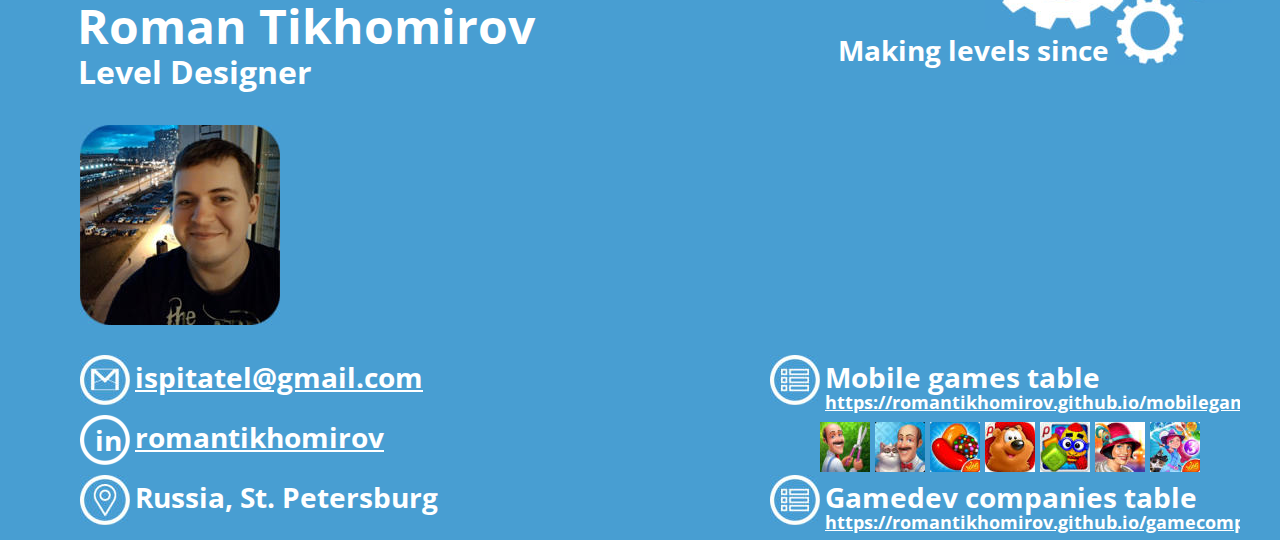
==== commit 3b180d44: "" ====
--- a/index.htm
+++ b/index.htm
@@ -69,7 +69,7 @@
  <!--<![endif]-->
  <span class="xr_ar" style="left:0px;top:0px;width:1200px;height:570px; background-color: #489ED2;"></span>
  <div class="xr_txt xr_s0" style="position: absolute; left:37px; top:74px; width:354px; height:10px;">
-  <span class="xr_tl xr_s0" style="top: -51.31px;">Роман Тихомиров</span>
+  <span class="xr_tl xr_s0" style="top: -51.31px;">Roman Tikhomirov</span>
  </div>
  <div class="xr_txt xr_s1" style="position: absolute; left:-1271px; top:458px; width:161px; height:10px;">
  </div>
@@ -92,8 +92,8 @@
  <div class="xr_txt xr_s2" style="position: absolute; left:-1060px; top:296px; width:13px; height:10px;">
  </div>
  <img class="xr_ap" src="index_htm_files/7694.jpg" alt="" title="" style="left:40px;top:505px;width:50px;height:50px;"/>
- <div class="xr_txt xr_s4" style="position: absolute; left:95px; top:538px; width:280px; height:10px;">
-  <span class="xr_tl xr_s4" style="top: -29.93px;">Россия, Санкт-Петербург</span>
+ <div class="xr_txt xr_s4" style="position: absolute; left:95px; top:538px; width:235px; height:10px;">
+  <span class="xr_tl xr_s4" style="top: -29.93px;">Russia, St. Petersburg</span>
  </div>
  <!--[if lt IE 9]>
  <img class="xr_ap" src="index_htm_files/7622.png" alt="" title="" style="left:10px;top:690px;width:1180px;height:100px;"/>
@@ -108,7 +108,7 @@
  <span class="xr_ar" style="left:10px;top:4190px;width:1180px;height:800px; background-color: #428FC4; border-radius: 16px;"></span>
  <!--<![endif]-->
  <div class="xr_txt xr_s2" style="position: absolute; left:70px; top:4241px; width:798px; height:10px;">
-  <span class="xr_tl xr_s2" style="top: -29.93px;">Сборка экранов, анимаций и игровой логики.</span>
+  <span class="xr_tl xr_s2" style="top: -29.93px;">Markup and game logic of the Doodle God series games.</span>
   <span class="xr_tl xr_s2" style="top: 8.2px;">(iOS, Android, Xbox One, Playstation 4, Nintendo Switch, Windows, Mac,</span>
   <span class="xr_tl xr_s2" style="top: 46.33px;">Winphone, Winstore, Kindle, Nook, Blackberry, Tricolor GS Gamekit)</span>
  </div>
@@ -184,9 +184,9 @@
  <a href="http://joybits.org/games/doodle-god-8-bit-mania/" onclick="return(xr_nn());">
   <img class="xr_ap" src="index_htm_files/7498.jpg" alt="" title="" onmousemove="xr_mo(this,0,event)" style="left:797px;top:4553px;width:336px;height:193px;"/>
  </a>
- <div class="xr_txt xr_s5" style="position: absolute; left:601px; top:7536px; width:333px; height:10px;">
-  <span class="xr_tc xr_s5" style="left: -110.95px; top: -64.13px; width: 222px;">Спасибо</span>
-  <span class="xr_tc xr_s5" style="left: -185.88px; top: 17.58px; width: 372px;">за внимание!</span>
+ <div class="xr_txt xr_s5" style="position: absolute; left:601px; top:7536px; width:436px; height:10px;">
+  <span class="xr_tc xr_s5" style="left: -134.56px; top: -64.13px; width: 269px;">Thank you</span>
+  <span class="xr_tc xr_s5" style="left: -241.83px; top: 17.58px; width: 484px;">for your attention!</span>
  </div>
  <a href="index_htm_files/6161.jpg" class="highslide" onmouseover="hs.headingText=''" onclick="return hs.expand(this, { headingText: '', slideshowGroup: 0 } )">
   <img class="xr_ap" src="index_htm_files/7806.jpg" alt="" title="" onmousemove="xr_mo(this,0,event)" style="left:430px;top:6340px;width:350px;height:280px;"/>
@@ -220,18 +220,18 @@
  <!--[if gte IE 9]><!-->
  <span class="xr_ar" id="alchemy" style="left:10px;top:590px;width:1180px;height:80px; background-color: #23334D; border-radius: 14px;-moz-opacity: 0.60;-khtml-opacity: 0.60;opacity: 0.60;filter:progid:DXImageTransform.Microsoft.Alpha(opacity=60);"></span>
  <!--<![endif]-->
- <div class="xr_txt xr_s7" style="position: absolute; left:600px; top:647px; width:274px; height:10px;">
-  <span class="xr_tc xr_s7" style="left: -153.21px; top: -51.31px; width: 306px;">ОПЫТ РАБОТЫ</span>
+ <div class="xr_txt xr_s7" style="position: absolute; left:600px; top:647px; width:343px; height:10px;">
+  <span class="xr_tc xr_s7" style="left: -189.71px; top: -51.31px; width: 379px;">WORK EXPERIENCE</span>
  </div>
  <div class="xr_txt xr_s6" style="position: absolute; left:785px; top:559px; width:392px; height:10px;">
   <span class="xr_tl xr_s6" style="top: -19.24px;"><a href="https://romantikhomirov.github.io/gamecompanieslist" target="_blank" onclick="return(xr_nn());" onmousemove="xr_mo(this,0)" >https://romantikhomirov.github.io/gamecompanieslist</a></span>
  </div>
- <div class="xr_txt xr_s4" style="position: absolute; left:785px; top:418px; width:283px; height:10px;">
-  <span class="xr_tl xr_s4" style="top: -29.93px;">Таблица мобильных игр</span>
+ <div class="xr_txt xr_s4" style="position: absolute; left:785px; top:418px; width:214px; height:10px;">
+  <span class="xr_tl xr_s4" style="top: -29.93px;">Mobile games table</span>
  </div>
  <img class="xr_ap" src="index_htm_files/7702.jpg" alt="" title="" style="left:730px;top:385px;width:50px;height:50px;"/>
- <div class="xr_txt xr_s4" style="position: absolute; left:785px; top:538px; width:325px; height:10px;">
-  <span class="xr_tl xr_s4" style="top: -29.93px;">Таблица геймдев компаний</span>
+ <div class="xr_txt xr_s4" style="position: absolute; left:785px; top:538px; width:287px; height:10px;">
+  <span class="xr_tl xr_s4" style="top: -29.93px;">Gamedev companies table</span>
  </div>
  <img class="xr_ap" src="index_htm_files/7702.jpg" alt="" title="" style="left:730px;top:505px;width:50px;height:50px;"/>
  <div class="xr_txt xr_s4" style="position: absolute; left:-1361px; top:941px; width:930px; height:10px;">
@@ -337,8 +337,8 @@
  <div class="xr_txt xr_s0" style="position: absolute; left:1161px; top:5072px; width:129px; height:10px;">
   <span class="xr_tr xr_s0" style="left: -139.71px; top: -51.31px; width: 140px;">JoyBits</span>
  </div>
- <div class="xr_txt xr_s2" style="position: absolute; left:69px; top:5181px; width:624px; height:10px;">
-  <span class="xr_tl xr_s2" style="top: -29.93px;">Полная сборка игр на встроенном скриптовом языке.</span>
+ <div class="xr_txt xr_s2" style="position: absolute; left:69px; top:5181px; width:625px; height:10px;">
+  <span class="xr_tl xr_s2" style="top: -29.93px;">Full assembly of games in the built-in scripting language.</span>
   <span class="xr_tl xr_s2" style="top: 8.2px;">(iOS, Android, Windows, Mac, Winstore, Winphone)</span>
  </div>
  <!--[if lt IE 9]>
@@ -347,11 +347,11 @@
  <!--[if gte IE 9]><!-->
  <span class="xr_ar" style="left:10px;top:5710px;width:1180px;height:80px; background-color: #23334D; border-radius: 14px;-moz-opacity: 0.60;-khtml-opacity: 0.60;opacity: 0.60;filter:progid:DXImageTransform.Microsoft.Alpha(opacity=60);"></span>
  <!--<![endif]-->
- <div class="xr_txt xr_s7" style="position: absolute; left:600px; top:5767px; width:197px; height:10px;">
-  <span class="xr_tc xr_s7" style="left: -110.45px; top: -51.31px; width: 221px;">МОДДИНГ</span>
- </div>
- <div class="xr_txt xr_s2" style="position: absolute; left:38px; top:861px; width:782px; height:10px;">
-  <span class="xr_tl xr_s2" style="top: -29.93px;">Построил более 1400 уровней для азартного казуального пасьянса.</span>
+ <div class="xr_txt xr_s7" style="position: absolute; left:600px; top:5767px; width:185px; height:10px;">
+  <span class="xr_tc xr_s7" style="left: -104.66px; top: -51.31px; width: 209px;">MODDING</span>
+ </div>
+ <div class="xr_txt xr_s2" style="position: absolute; left:38px; top:861px; width:531px; height:10px;">
+  <span class="xr_tl xr_s2" style="top: -29.93px;">Built over 1400 levels for mobile casual solitaire.</span>
  </div>
  <div class="xr_txt xr_s2" style="position: absolute; left:55px; top:481px; width:18px; height:10px;">
   <span class="xr_tl xr_s2" style="top: -29.93px;">in</span>
@@ -386,12 +386,12 @@
  <!--[if gte IE 9]><!-->
  <span class="xr_ar" style="left:10px;top:5810px;width:1180px;height:100px; background-color: #52A5DA; border-radius: 16px;"></span>
  <!--<![endif]-->
- <div class="xr_txt xr_s0" style="position: absolute; left:37px; top:5877px; width:266px; height:10px;">
-  <span class="xr_tl xr_s0" style="top: -51.31px;">Испытатель 4</span>
- </div>
- <div class="xr_txt xr_s2" style="position: absolute; left:68px; top:5981px; width:683px; height:10px;">
-  <span class="xr_tl xr_s2" style="top: -29.93px;">С распределенной командой сделал второй по количеству</span>
-  <span class="xr_tl xr_s2" style="top: 8.2px;">скачиваний Total Conversion мод для Half-Life в СНГ.</span>
+ <div class="xr_txt xr_s0" style="position: absolute; left:37px; top:5877px; width:184px; height:10px;">
+  <span class="xr_tl xr_s0" style="top: -51.31px;">Ispitatel 4</span>
+ </div>
+ <div class="xr_txt xr_s2" style="position: absolute; left:68px; top:5981px; width:684px; height:10px;">
+  <span class="xr_tl xr_s2" style="top: -29.93px;">With a distributed team, I made the second most downloaded</span>
+  <span class="xr_tl xr_s2" style="top: 8.2px;">Total Conversion mod for Half-Life in the CIS.</span>
  </div>
  <div class="xr_txt xr_s9" style="position: absolute; left:2204px; top:5074px; width:59px; height:10px;">
  </div>
@@ -404,7 +404,7 @@
  <img class="xr_ap" src="index_htm_files/7860.jpg" alt="" title="" style="left:835px;top:452px;width:50px;height:50px;"/>
  <span class="xr_ar" style="left:0px;top:7850px;width:1200px;height:690px; background-color: #489ED2;"></span>
  <div class="xr_txt xr_s0" style="position: absolute; left:37px; top:8044px; width:354px; height:10px;">
-  <span class="xr_tl xr_s0" style="top: -51.31px;">Роман Тихомиров</span>
+  <span class="xr_tl xr_s0" style="top: -51.31px;">Roman Tikhomirov</span>
  </div>
  <div class="xr_txt xr_s1" style="position: absolute; left:95px; top:8388px; width:224px; height:10px;">
   <span class="xr_tl xr_s2" style="top: -29.93px;"><span class="xr_s1" style=""><a href="&#109;&#97;&#105;&#108;&#116;&#111;&#58;&#105;&#115;&#112;&#105;&#116;&#97;&#116;&#101;&#108;&#64;&#103;&#109;&#97;&#105;&#108;&#46;&#99;&#111;&#109;" onclick="return(xr_nn());" onmousemove="xr_mo(this,0)" >ispitatel&#64;gmail.com</a></span></span>
@@ -416,8 +416,8 @@
   <span class="xr_tl xr_s3" style="top: -34.2px;">Level Designer</span>
  </div>
  <img class="xr_ap" src="index_htm_files/7957.jpg" alt="" title="" style="left:40px;top:8475px;width:50px;height:50px;"/>
- <div class="xr_txt xr_s4" style="position: absolute; left:95px; top:8508px; width:280px; height:10px;">
-  <span class="xr_tl xr_s4" style="top: -29.93px;">Россия, Санкт-Петербург</span>
+ <div class="xr_txt xr_s4" style="position: absolute; left:95px; top:8508px; width:235px; height:10px;">
+  <span class="xr_tl xr_s4" style="top: -29.93px;">Russia, St. Petersburg</span>
  </div>
  <div class="xr_txt xr_s6" style="position: absolute; left:785px; top:8409px; width:372px; height:10px;">
   <span class="xr_tl xr_s6" style="top: -19.24px;"><a href="https://romantikhomirov.github.io/mobilegameslist" target="_blank" onclick="return(xr_nn());" onmousemove="xr_mo(this,0)" >https://romantikhomirov.github.io/mobilegameslist</a></span>
@@ -430,12 +430,12 @@
  <div class="xr_txt xr_s6" style="position: absolute; left:785px; top:8529px; width:392px; height:10px;">
   <span class="xr_tl xr_s6" style="top: -19.24px;"><a href="https://romantikhomirov.github.io/gamecompanieslist" target="_blank" onclick="return(xr_nn());" onmousemove="xr_mo(this,0)" >https://romantikhomirov.github.io/gamecompanieslist</a></span>
  </div>
- <div class="xr_txt xr_s4" style="position: absolute; left:785px; top:8388px; width:283px; height:10px;">
-  <span class="xr_tl xr_s4" style="top: -29.93px;">Таблица мобильных игр</span>
+ <div class="xr_txt xr_s4" style="position: absolute; left:785px; top:8388px; width:214px; height:10px;">
+  <span class="xr_tl xr_s4" style="top: -29.93px;">Mobile games table</span>
  </div>
  <img class="xr_ap" src="index_htm_files/7959.jpg" alt="" title="" style="left:730px;top:8355px;width:50px;height:50px;"/>
- <div class="xr_txt xr_s4" style="position: absolute; left:785px; top:8508px; width:325px; height:10px;">
-  <span class="xr_tl xr_s4" style="top: -29.93px;">Таблица геймдев компаний</span>
+ <div class="xr_txt xr_s4" style="position: absolute; left:785px; top:8508px; width:287px; height:10px;">
+  <span class="xr_tl xr_s4" style="top: -29.93px;">Gamedev companies table</span>
  </div>
  <img class="xr_ap" src="index_htm_files/7959.jpg" alt="" title="" style="left:730px;top:8475px;width:50px;height:50px;"/>
  <div class="xr_txt xr_s2" style="position: absolute; left:55px; top:8451px; width:18px; height:10px;">
@@ -464,8 +464,8 @@
 <div style="position: absolute; left:255px;top:6680px;width:700px;height:525px;">
 <iframe width="700" height="525" src="https://www.youtube.com/embed/vgX_BrA3s7c" frameborder="0" allow="accelerometer; autoplay; encrypted-media; gyroscope; picture-in-picture" allowfullscreen></iframe>
 </div>
- <div class="xr_txt xr_s2" style="position: absolute; left:604px; top:6660px; width:247px; height:10px;">
-  <span class="xr_tc xr_s2" style="left: -137.28px; top: -29.93px; width: 275px;">Полное прохождение</span>
+ <div class="xr_txt xr_s2" style="position: absolute; left:604px; top:6660px; width:184px; height:10px;">
+  <span class="xr_tc xr_s2" style="left: -102.76px; top: -29.93px; width: 206px;">Full walkthrough</span>
  </div>
  <div class="xr_txt xr_s2" style="position: absolute; left:-929px; top:843px; width:463px; height:10px;">
  </div>
@@ -489,8 +489,8 @@
  <!--[if gte IE 9]><!-->
  <span class="xr_ar" style="left:120px;top:890px;width:960px;height:50px; background-color: #52A5DA; border-radius: 16px;-moz-opacity: 0.50;-khtml-opacity: 0.50;opacity: 0.50;filter:progid:DXImageTransform.Microsoft.Alpha(opacity=50);"></span>
  <!--<![endif]-->
- <div class="xr_txt xr_s2" style="position: absolute; left:600px; top:926px; width:237px; height:10px;">
-  <span class="xr_tc xr_s2" style="left: -130.17px; top: -29.93px; width: 260px;">Уровни без механик</span>
+ <div class="xr_txt xr_s2" style="position: absolute; left:600px; top:926px; width:279px; height:10px;">
+  <span class="xr_tc xr_s2" style="left: -155.08px; top: -29.93px; width: 310px;">Levels without mechanics</span>
  </div>
  <!--[if lt IE 9]>
  <img class="xr_ap" src="index_htm_files/8180.png" alt="" title="" style="left:120px;top:1520px;width:960px;height:50px;"/>
@@ -498,8 +498,8 @@
  <!--[if gte IE 9]><!-->
  <span class="xr_ar" style="left:120px;top:1520px;width:960px;height:50px; background-color: #52A5DA; border-radius: 16px;-moz-opacity: 0.50;-khtml-opacity: 0.50;opacity: 0.50;filter:progid:DXImageTransform.Microsoft.Alpha(opacity=50);"></span>
  <!--<![endif]-->
- <div class="xr_txt xr_s2" style="position: absolute; left:600px; top:1556px; width:229px; height:10px;">
-  <span class="xr_tc xr_s2" style="left: -127.13px; top: -29.93px; width: 254px;">Механика “Яблоки”</span>
+ <div class="xr_txt xr_s2" style="position: absolute; left:600px; top:1556px; width:215px; height:10px;">
+  <span class="xr_tc xr_s2" style="left: -120.32px; top: -29.93px; width: 241px;">Mechanics "Apples"</span>
  </div>
 <div class="xr_noreset " style="position: absolute; left:120px;top:1575px;width:960px;height:540px;">
 ﻿<picture>
@@ -513,8 +513,8 @@
  <!--[if gte IE 9]><!-->
  <span class="xr_ar" style="left:120px;top:2150px;width:960px;height:50px; background-color: #52A5DA; border-radius: 16px;-moz-opacity: 0.50;-khtml-opacity: 0.50;opacity: 0.50;filter:progid:DXImageTransform.Microsoft.Alpha(opacity=50);"></span>
  <!--<![endif]-->
- <div class="xr_txt xr_s2" style="position: absolute; left:600px; top:2186px; width:219px; height:10px;">
-  <span class="xr_tc xr_s2" style="left: -121.42px; top: -29.93px; width: 243px;">Механика “Замки”</span>
+ <div class="xr_txt xr_s2" style="position: absolute; left:600px; top:2186px; width:203px; height:10px;">
+  <span class="xr_tc xr_s2" style="left: -113.28px; top: -29.93px; width: 227px;">Mechanics "Locks"</span>
  </div>
 <div class="xr_noreset " style="position: absolute; left:120px;top:2205px;width:960px;height:540px;">
 ﻿<picture>
@@ -528,8 +528,8 @@
  <!--[if gte IE 9]><!-->
  <span class="xr_ar" style="left:120px;top:2780px;width:960px;height:50px; background-color: #52A5DA; border-radius: 16px;-moz-opacity: 0.50;-khtml-opacity: 0.50;opacity: 0.50;filter:progid:DXImageTransform.Microsoft.Alpha(opacity=50);"></span>
  <!--<![endif]-->
- <div class="xr_txt xr_s2" style="position: absolute; left:600px; top:2816px; width:204px; height:10px;">
-  <span class="xr_tc xr_s2" style="left: -113.4px; top: -29.93px; width: 227px;">Механика “Часы”</span>
+ <div class="xr_txt xr_s2" style="position: absolute; left:600px; top:2816px; width:200px; height:10px;">
+  <span class="xr_tc xr_s2" style="left: -112.05px; top: -29.93px; width: 224px;">Mechanics "Clock"</span>
  </div>
 <div class="xr_noreset " style="position: absolute; left:120px;top:2835px;width:960px;height:540px;">
 ﻿<picture>
@@ -543,8 +543,8 @@
  <!--[if gte IE 9]><!-->
  <span class="xr_ar" style="left:120px;top:3410px;width:960px;height:50px; background-color: #52A5DA; border-radius: 16px;-moz-opacity: 0.50;-khtml-opacity: 0.50;opacity: 0.50;filter:progid:DXImageTransform.Microsoft.Alpha(opacity=50);"></span>
  <!--<![endif]-->
- <div class="xr_txt xr_s2" style="position: absolute; left:600px; top:3446px; width:228px; height:10px;">
-  <span class="xr_tc xr_s2" style="left: -126.45px; top: -29.93px; width: 253px;">Механика “Пчелка”</span>
+ <div class="xr_txt xr_s2" style="position: absolute; left:600px; top:3446px; width:183px; height:10px;">
+  <span class="xr_tc xr_s2" style="left: -102.39px; top: -29.93px; width: 205px;">Mechanics "Bee"</span>
  </div>
 <div class="xr_noreset " style="position: absolute; left:120px;top:3465px;width:960px;height:540px;">
 ﻿<picture>
--- a/index_htm_files/xr_fonts.css
+++ b/index_htm_files/xr_fonts.css
@@ -1 +1 @@
-@import url(https://fonts.googleapis.com/css?family=Open+Sans+Condensed:700,700&subset=latin,cyrillic);
+@import url(https://fonts.googleapis.com/css?family=Open+Sans+Condensed:700,700&subset=latin);
--- a/index_htm_files/xr_fontsie.css
+++ b/index_htm_files/xr_fontsie.css
@@ -1 +1 @@
-@import url(https://fonts.googleapis.com/css?family=Open+Sans+Condensed:700,700&subset=latin,cyrillic);
+@import url(https://fonts.googleapis.com/css?family=Open+Sans+Condensed:700,700&subset=latin);
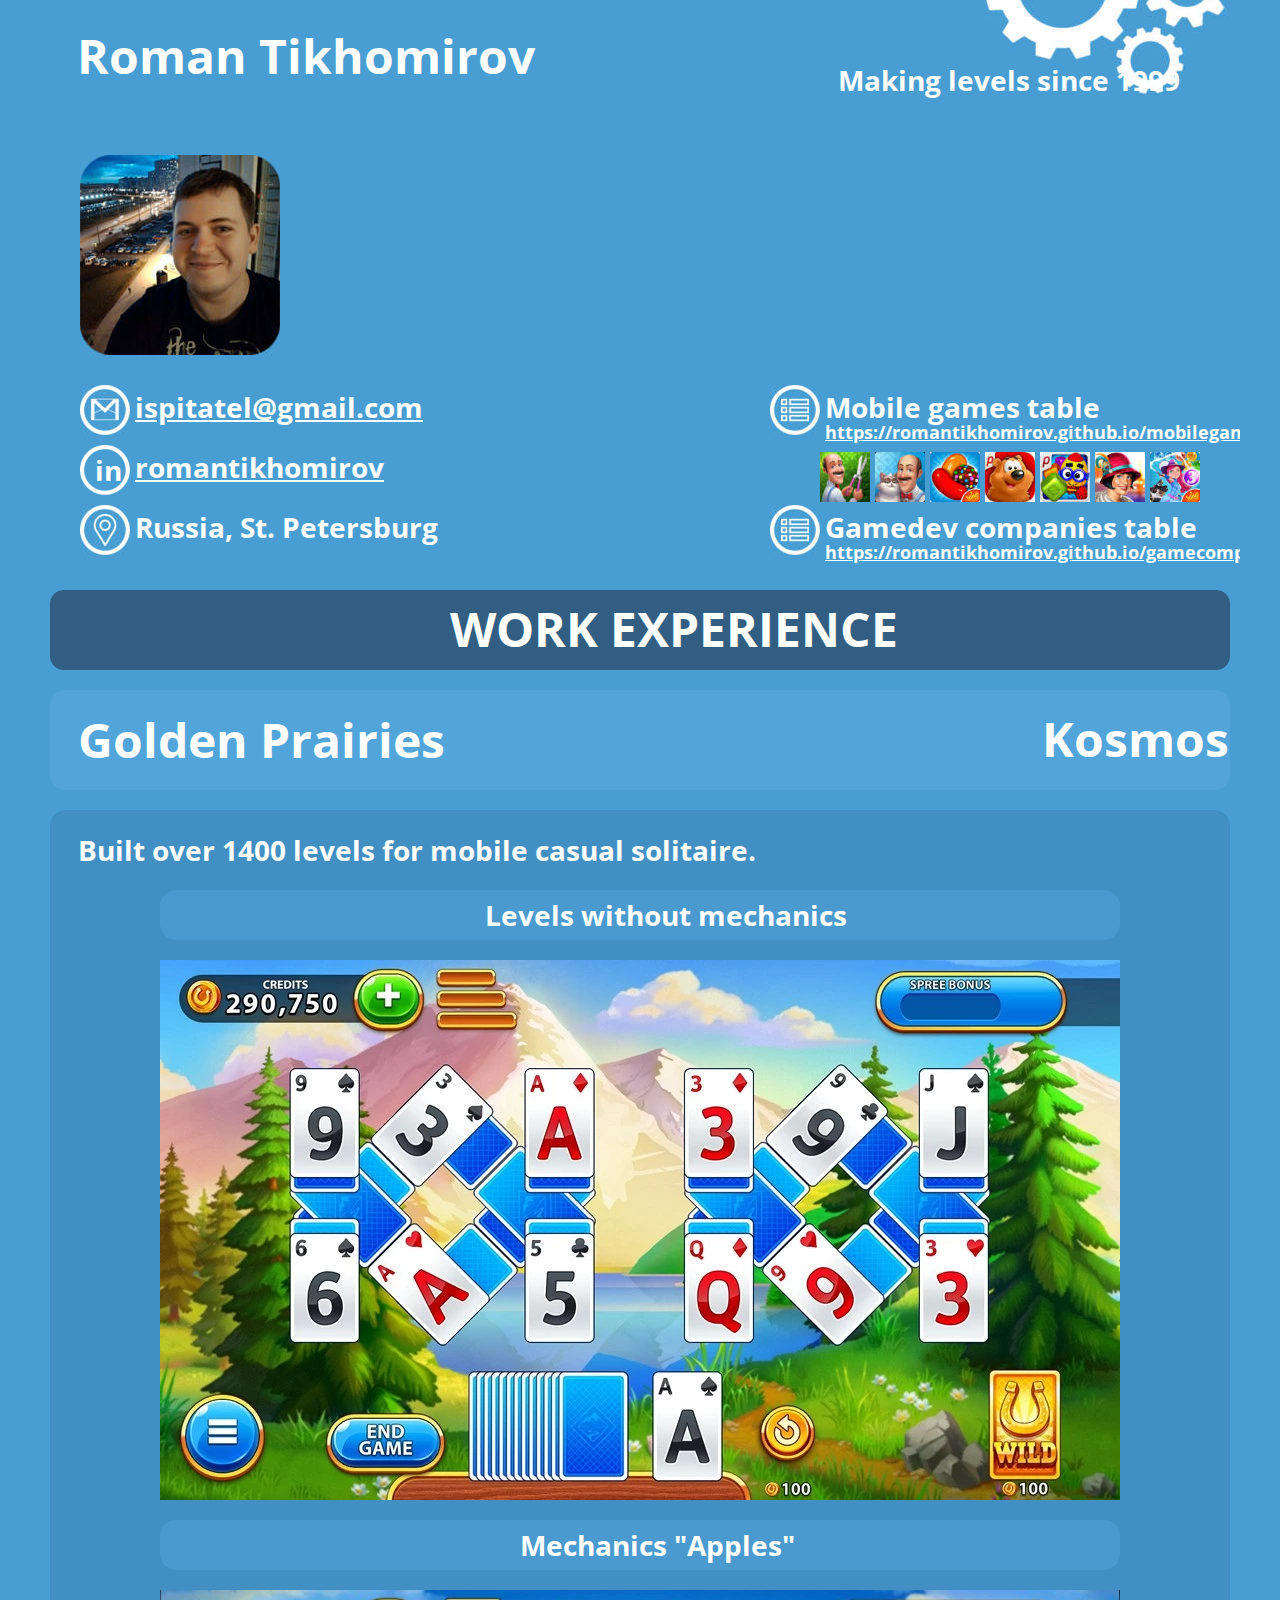
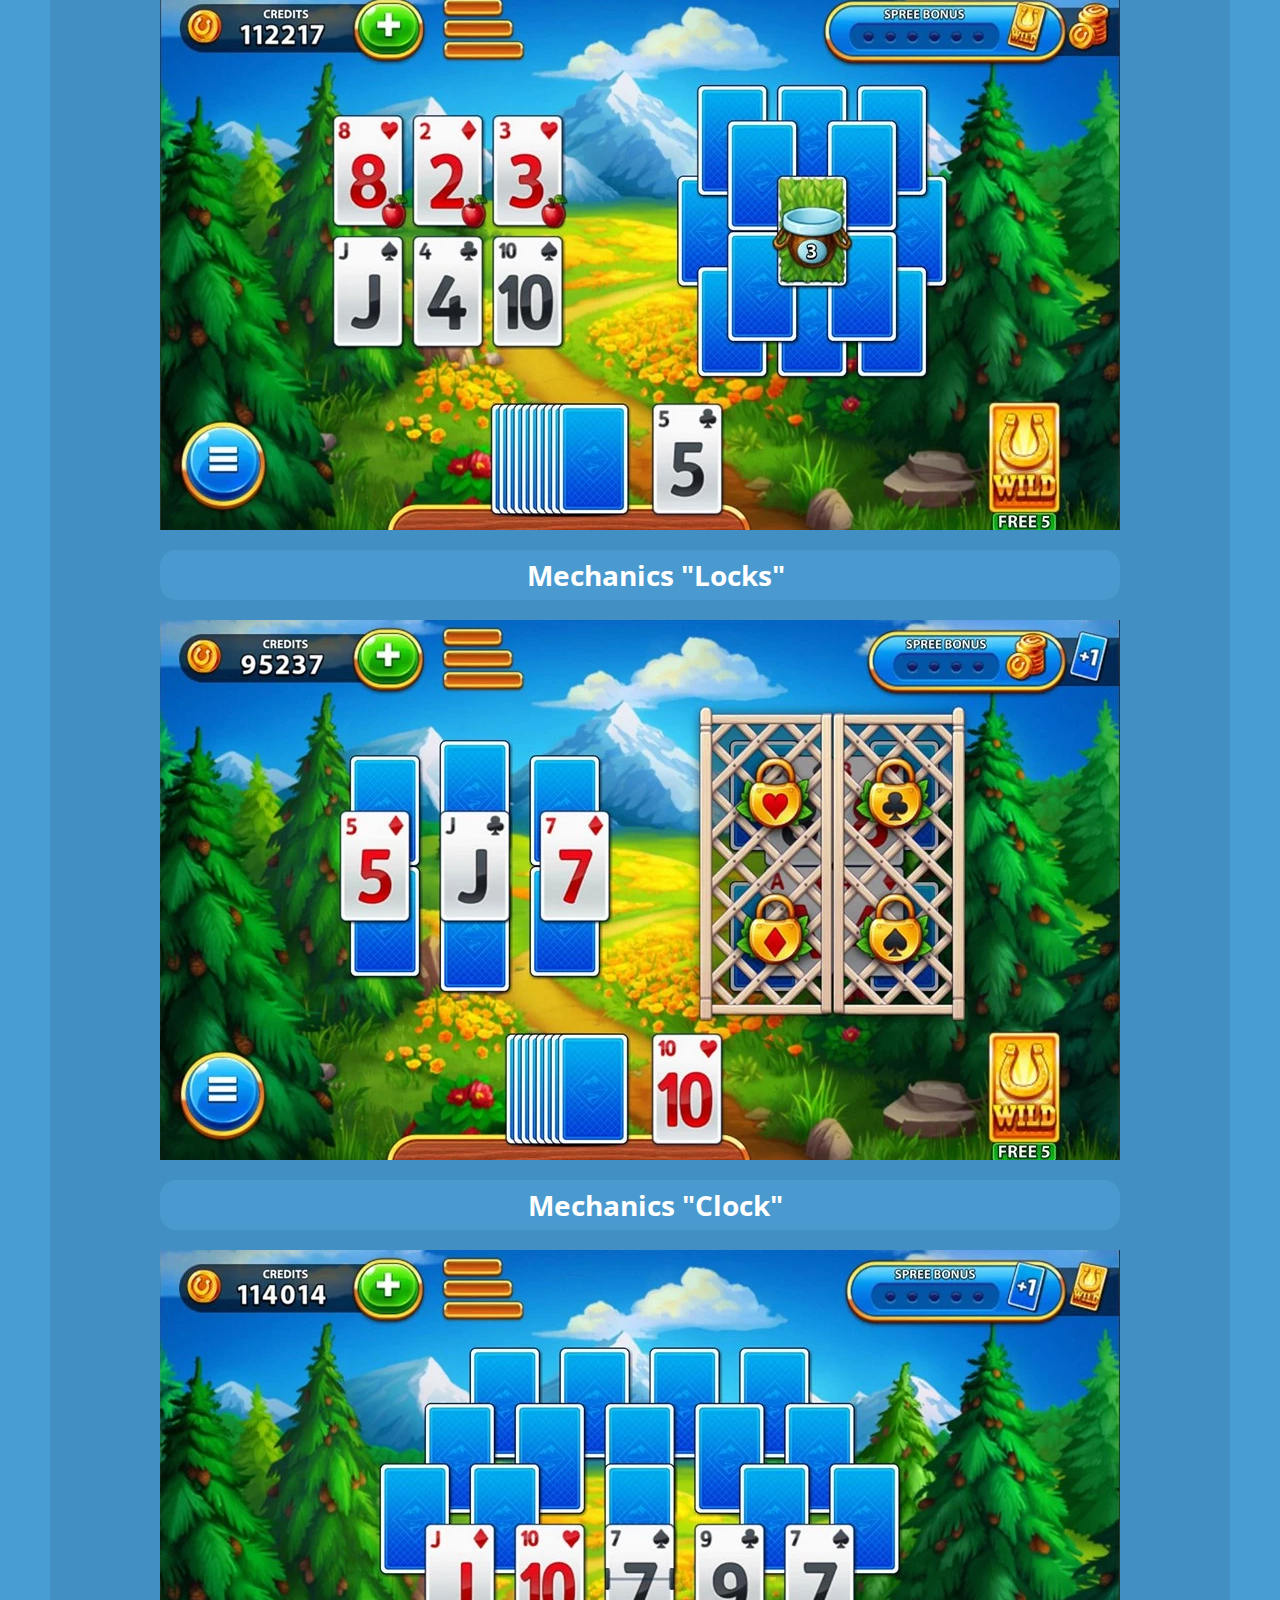
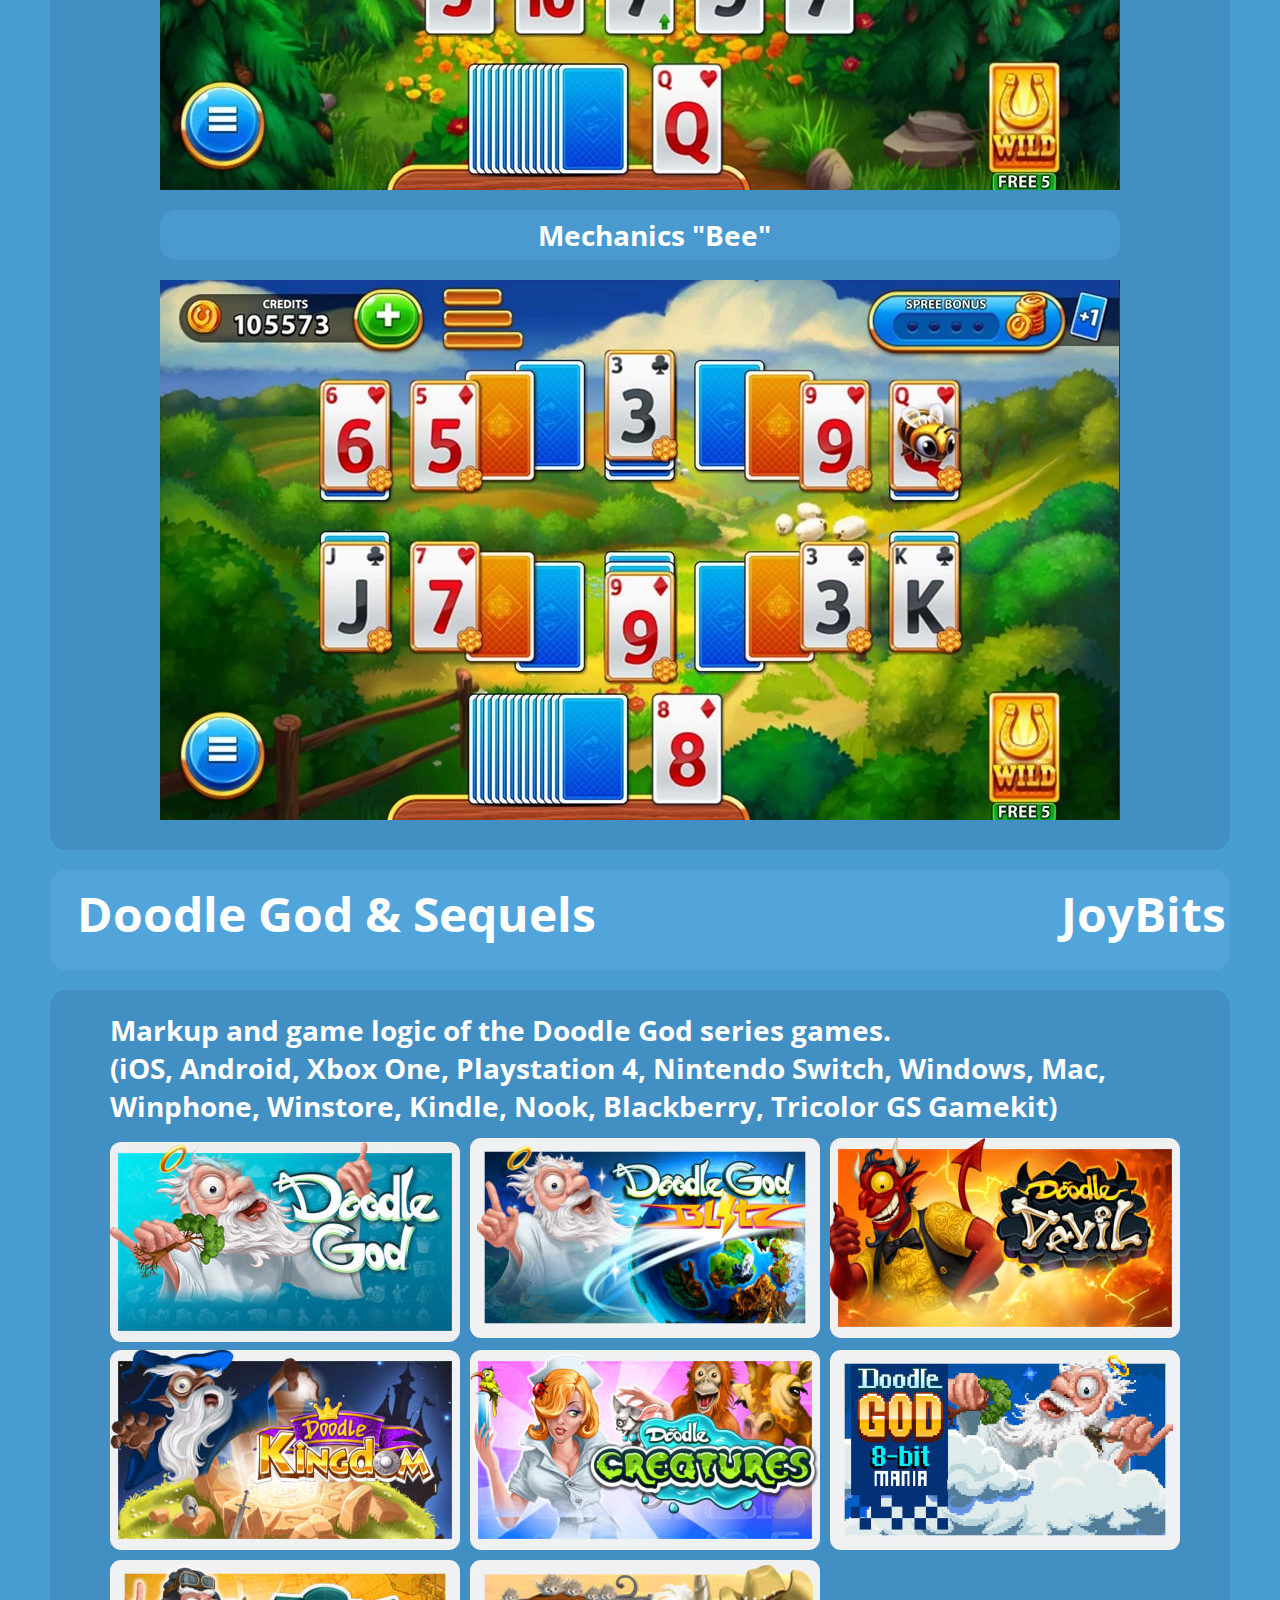
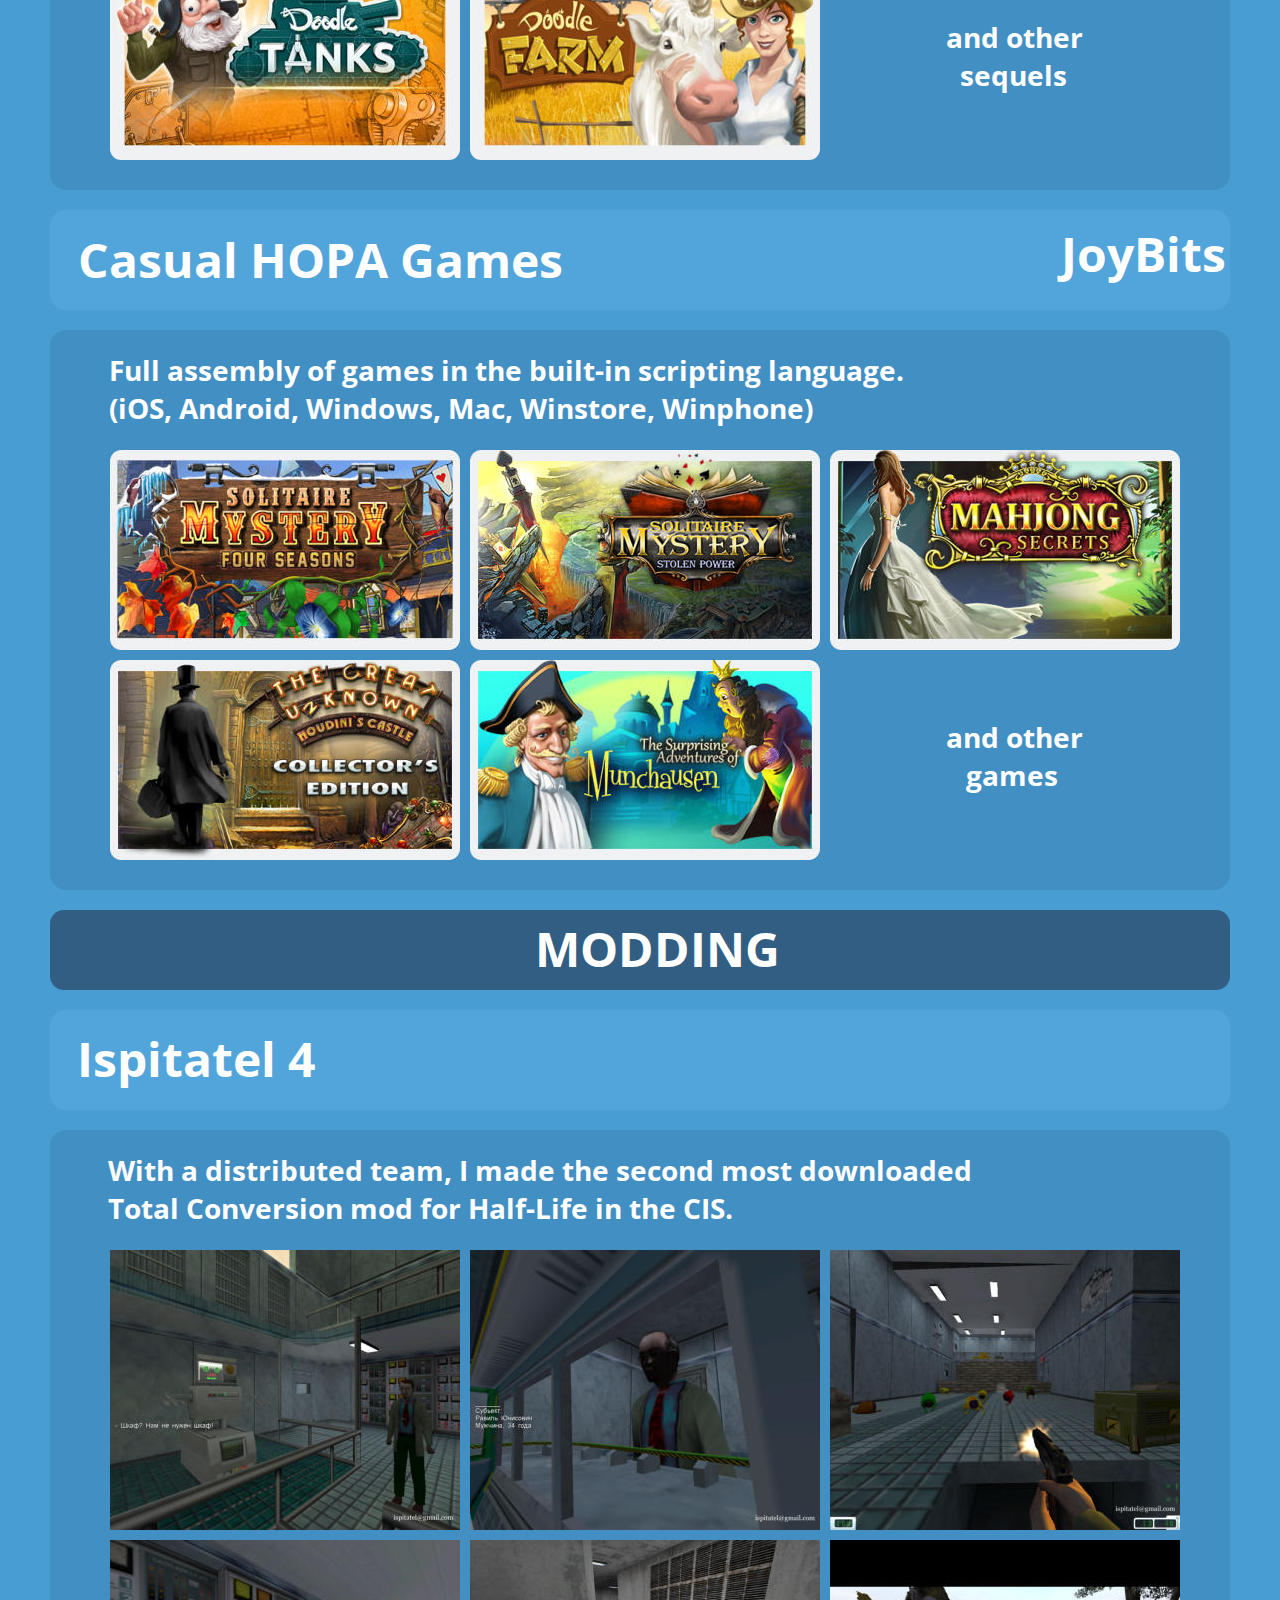
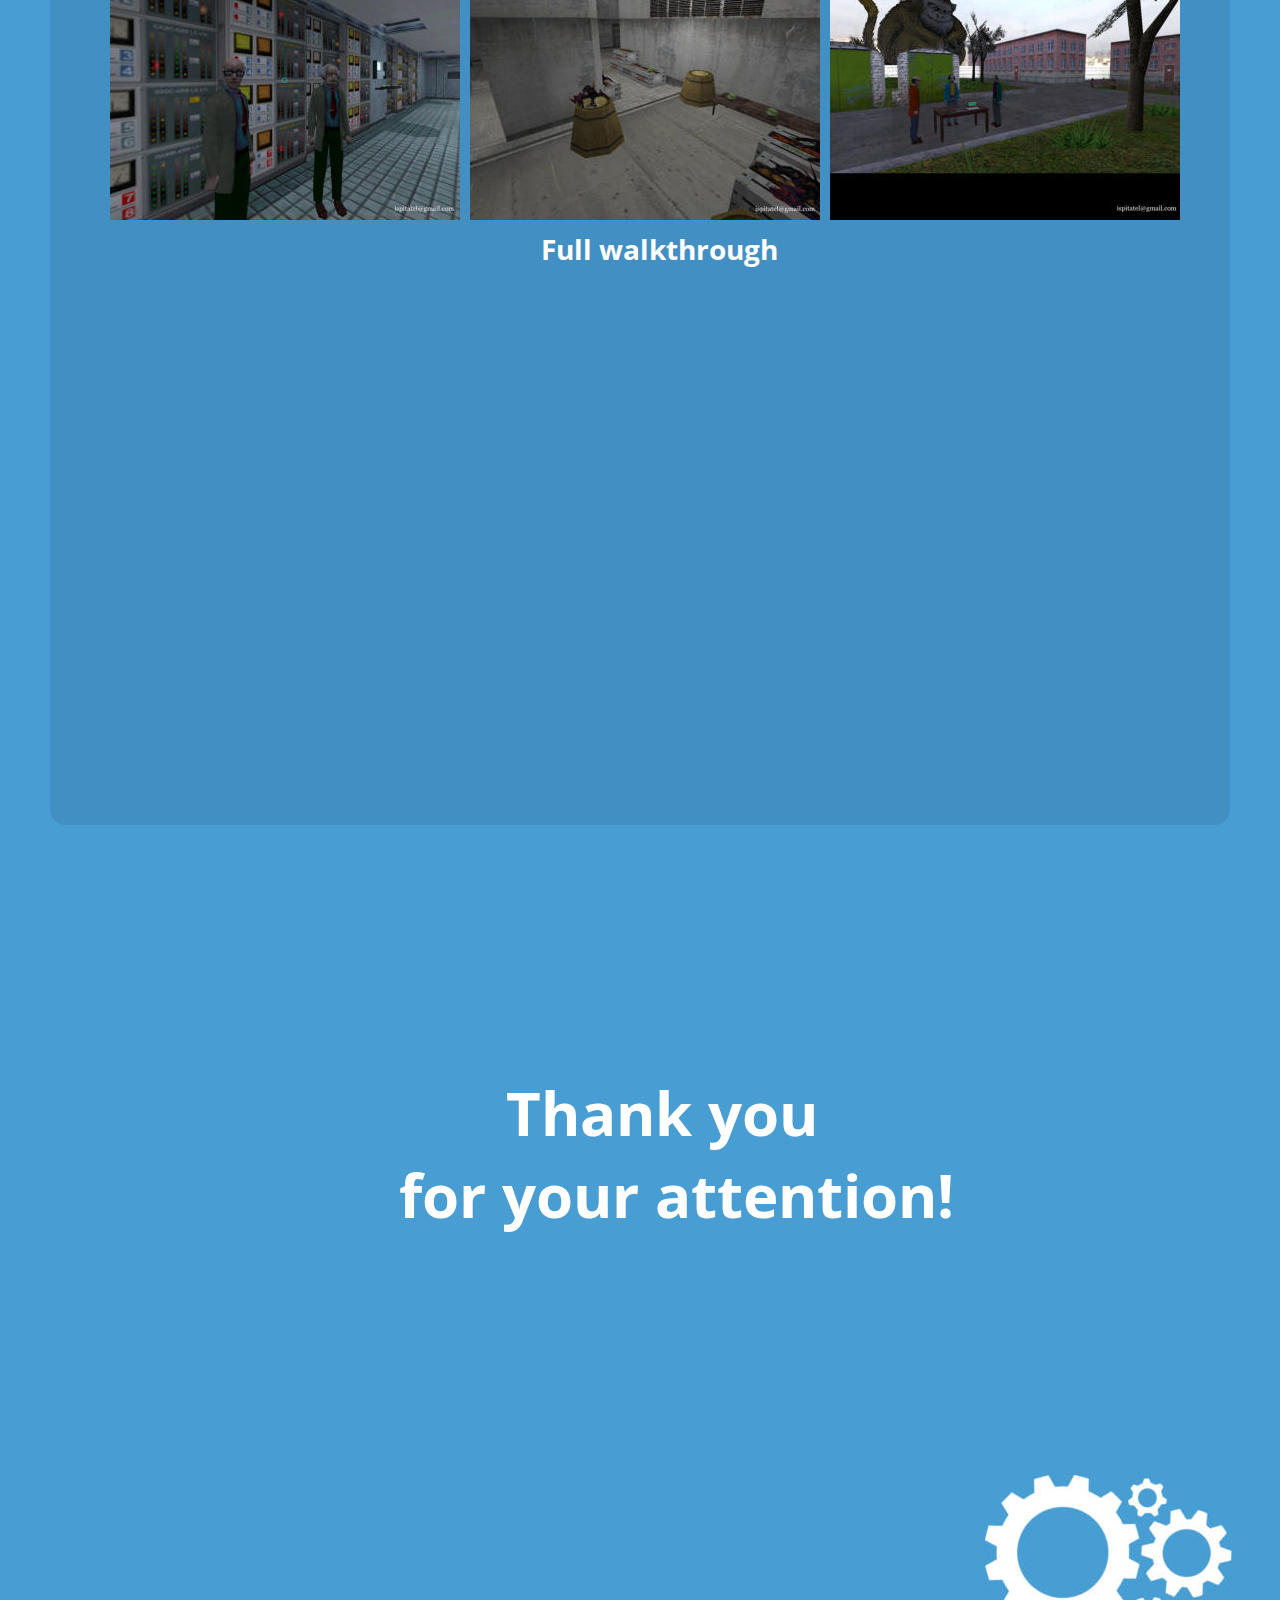
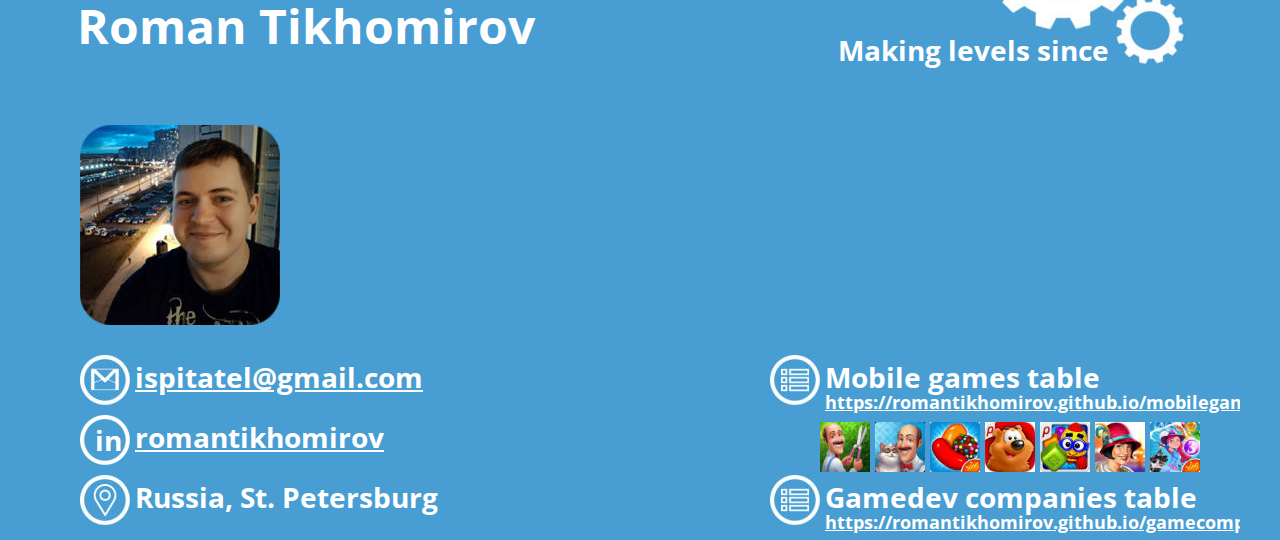
==== commit 5b6529b9: "" ====
--- a/index.htm
+++ b/index.htm
@@ -5,7 +5,7 @@
  <meta charset="utf-8"/>
  <meta name="Generator" content="Xara HTML filter v.9.3.0.51"/>
  <meta name="XAR Files" content="index_htm_files/xr_files.txt"/>
- <title>Роман Тихомиров - Портфолио</title>
+ <title>Roman Tikhomirov - Portfolio</title>
  <meta name="viewport" content="width=device-width, initial-scale=1" />
  <link rel="stylesheet" href="index_htm_files/xr_fonts.css"/>
  <script><!--
@@ -79,8 +79,7 @@
  <a href="&#109;&#97;&#105;&#108;&#116;&#111;&#58;&#105;&#115;&#112;&#105;&#116;&#97;&#116;&#101;&#108;&#64;&#103;&#109;&#97;&#105;&#108;&#46;&#99;&#111;&#109;" onclick="return(xr_nn());">
   <img class="xr_ap" src="index_htm_files/5974.jpg" alt="" title="" onmousemove="xr_mo(this,0,event)" style="left:40px;top:385px;width:50px;height:50px;"/>
  </a>
- <div class="xr_txt xr_s3" style="position: absolute; left:38px; top:114px; width:179px; height:10px;">
-  <span class="xr_tl xr_s3" style="top: -34.2px;">Level Designer</span>
+ <div class="xr_txt xr_s3" style="position: absolute; left:-402px; top:114px; width:179px; height:10px;">
  </div>
  <img class="xr_ap" src="index_htm_files/7683.jpg" alt="" title="" style="left:945px;top:-95px;width:157px;height:155px;"/>
  <img class="xr_ap" src="index_htm_files/7684.jpg" alt="" title="" style="left:1101px;top:-62px;width:91px;height:95px;"/>
@@ -412,8 +411,7 @@
  <a href="&#109;&#97;&#105;&#108;&#116;&#111;&#58;&#105;&#115;&#112;&#105;&#116;&#97;&#116;&#101;&#108;&#64;&#103;&#109;&#97;&#105;&#108;&#46;&#99;&#111;&#109;" onclick="return(xr_nn());">
   <img class="xr_ap" src="index_htm_files/5974.jpg" alt="" title="" onmousemove="xr_mo(this,0,event)" style="left:40px;top:8355px;width:50px;height:50px;"/>
  </a>
- <div class="xr_txt xr_s3" style="position: absolute; left:38px; top:8084px; width:179px; height:10px;">
-  <span class="xr_tl xr_s3" style="top: -34.2px;">Level Designer</span>
+ <div class="xr_txt xr_s3" style="position: absolute; left:-402px; top:8084px; width:179px; height:10px;">
  </div>
  <img class="xr_ap" src="index_htm_files/7957.jpg" alt="" title="" style="left:40px;top:8475px;width:50px;height:50px;"/>
  <div class="xr_txt xr_s4" style="position: absolute; left:95px; top:8508px; width:235px; height:10px;">
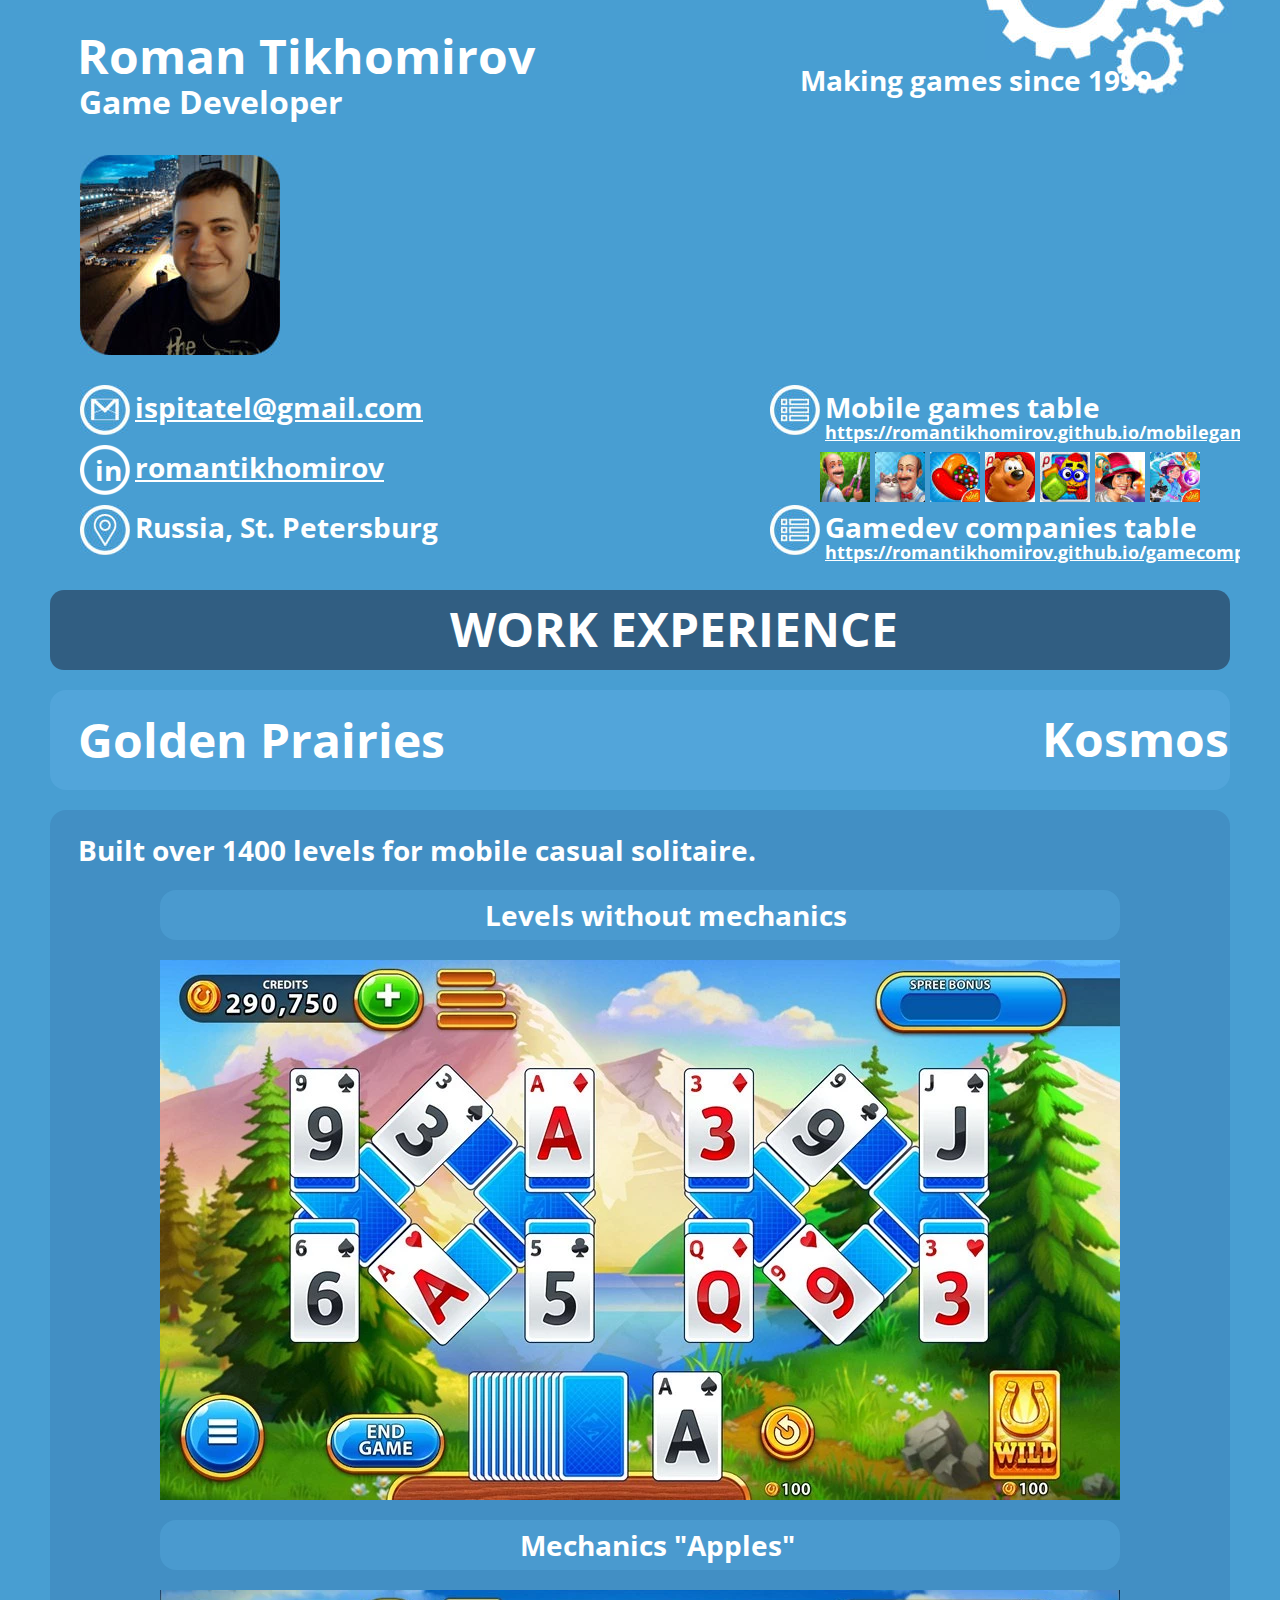
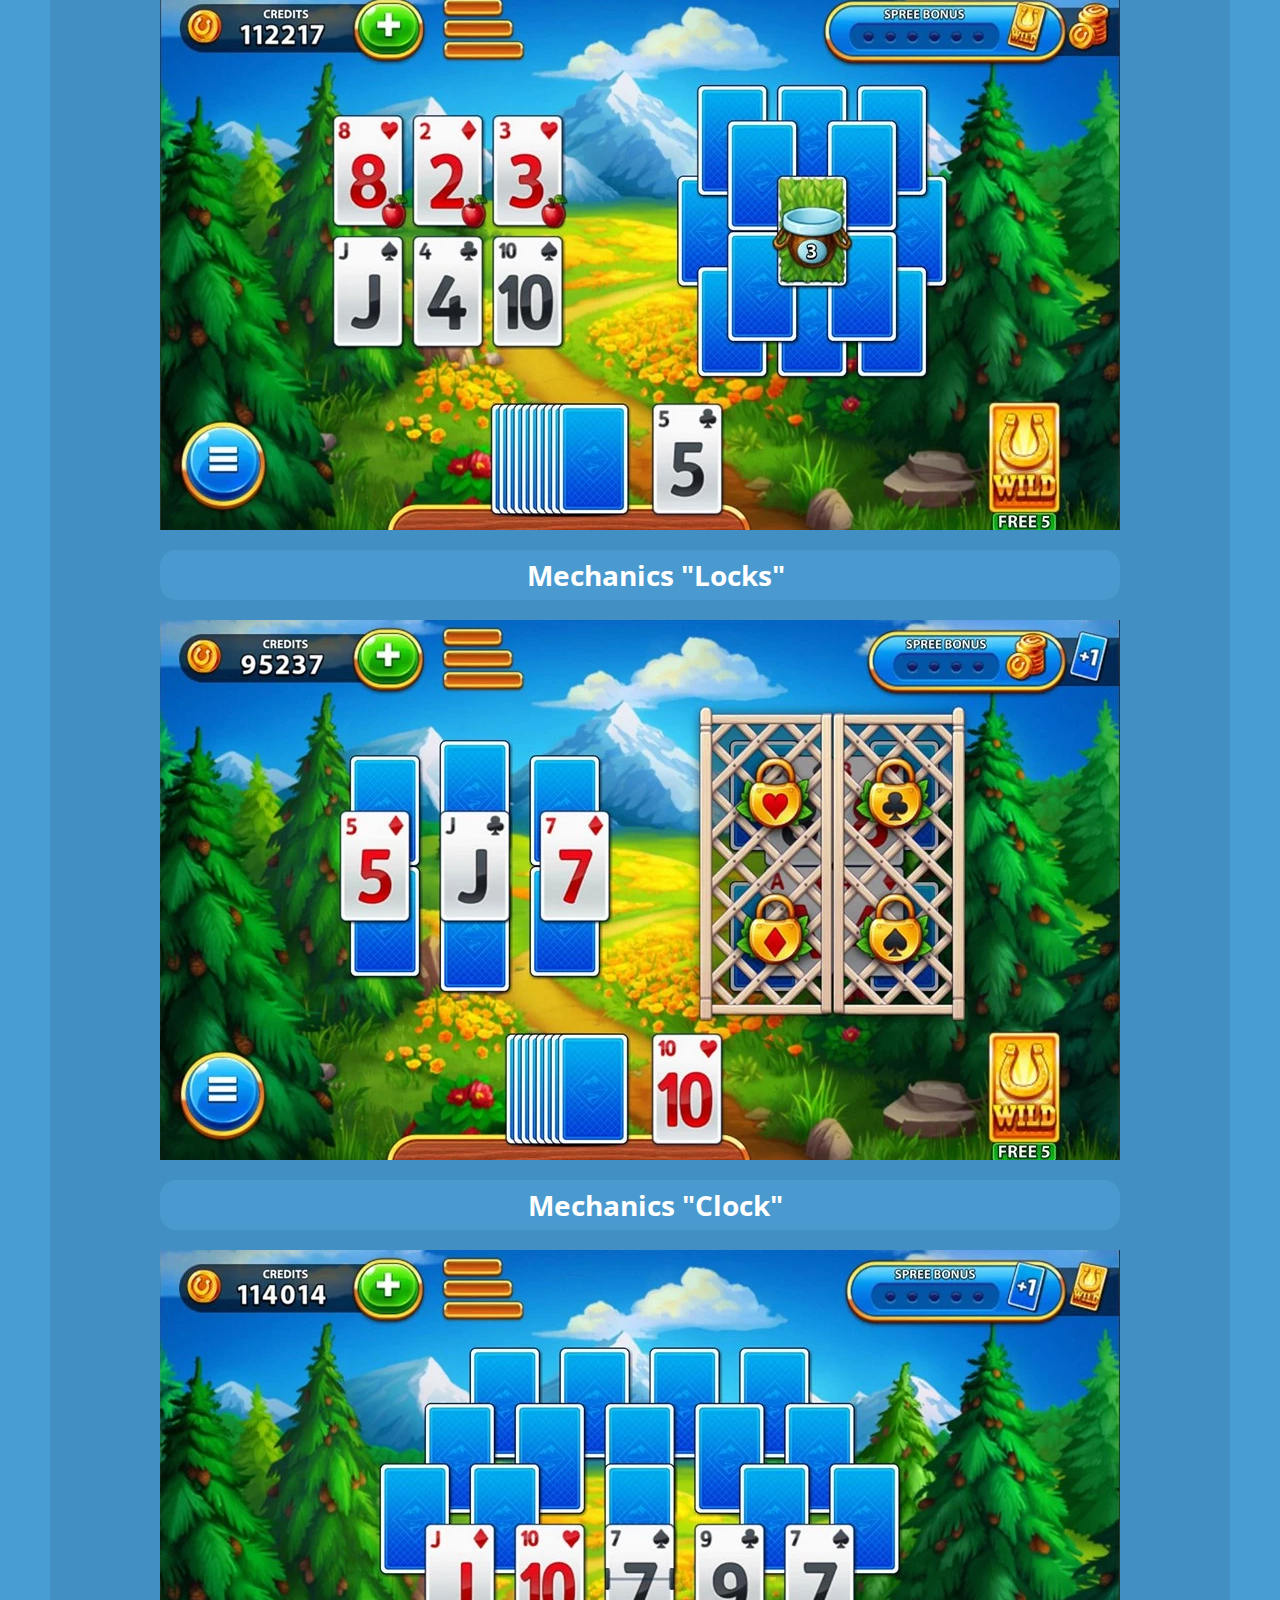
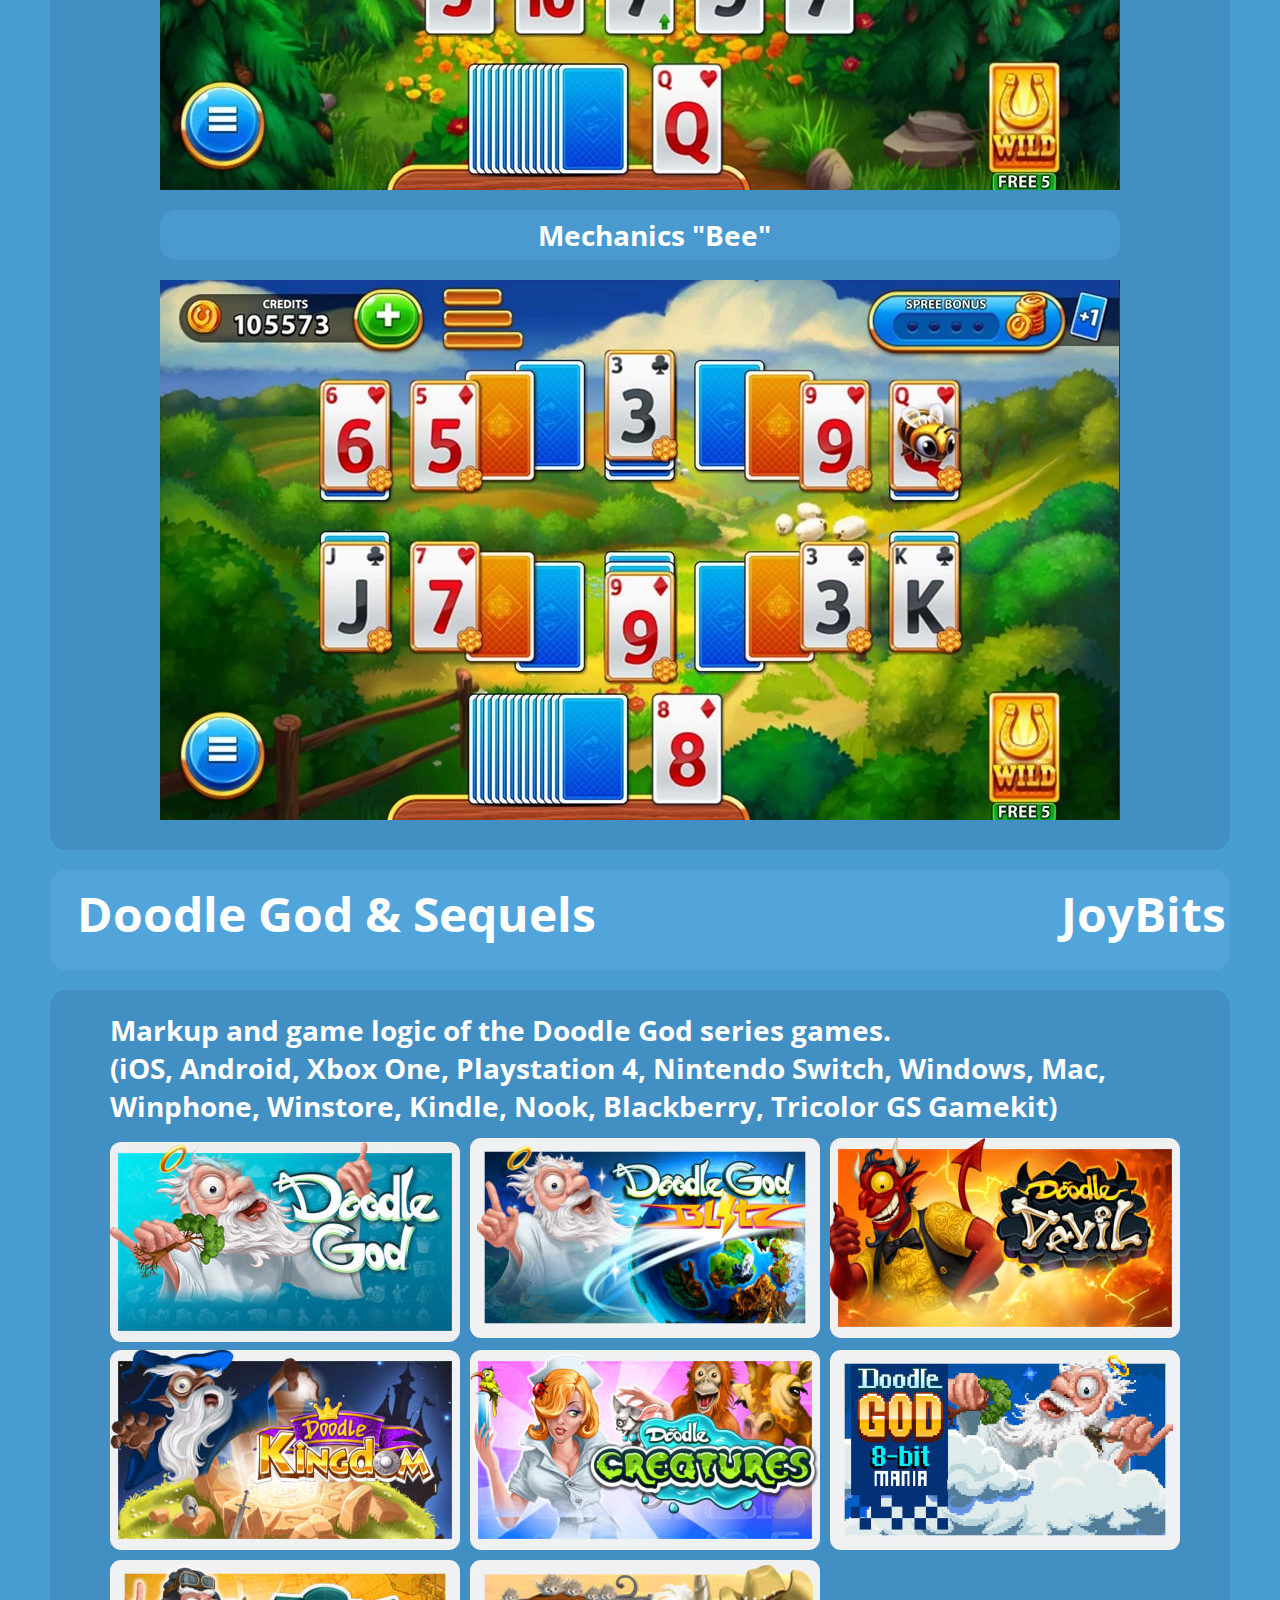
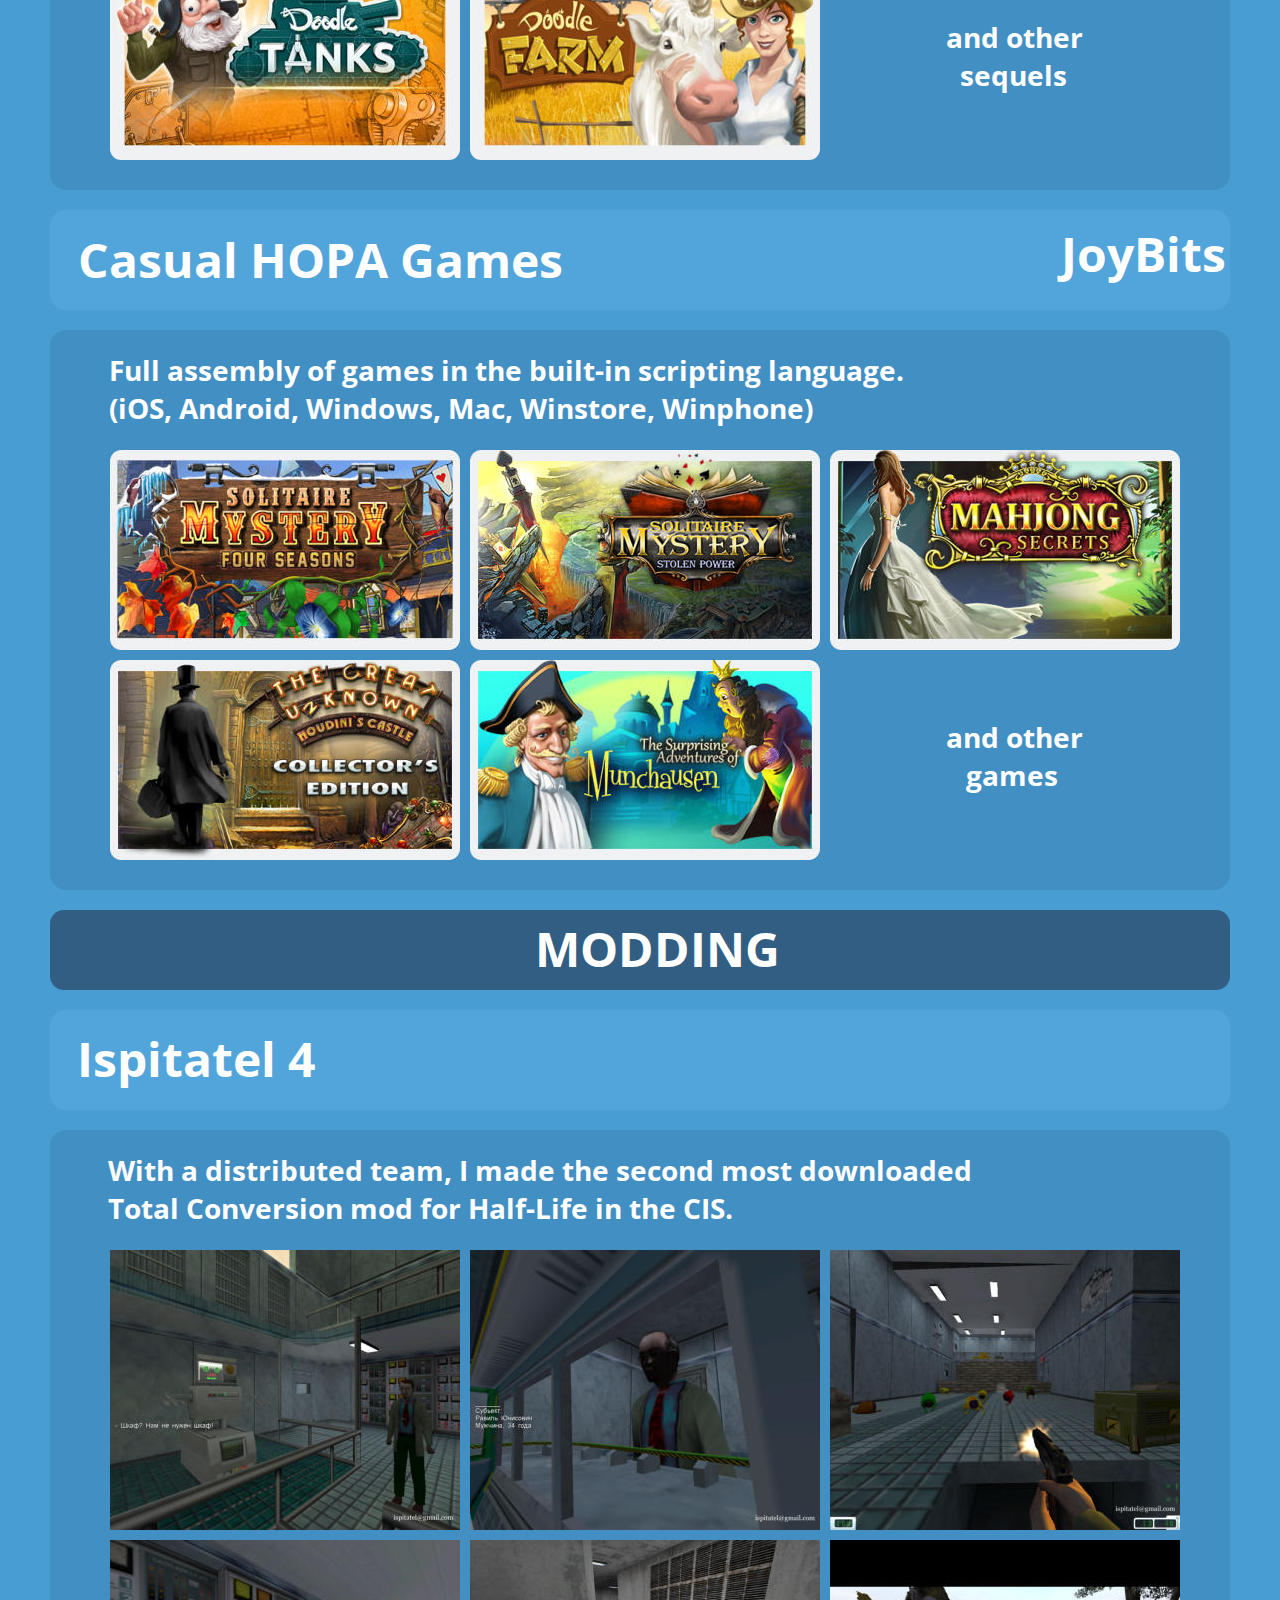
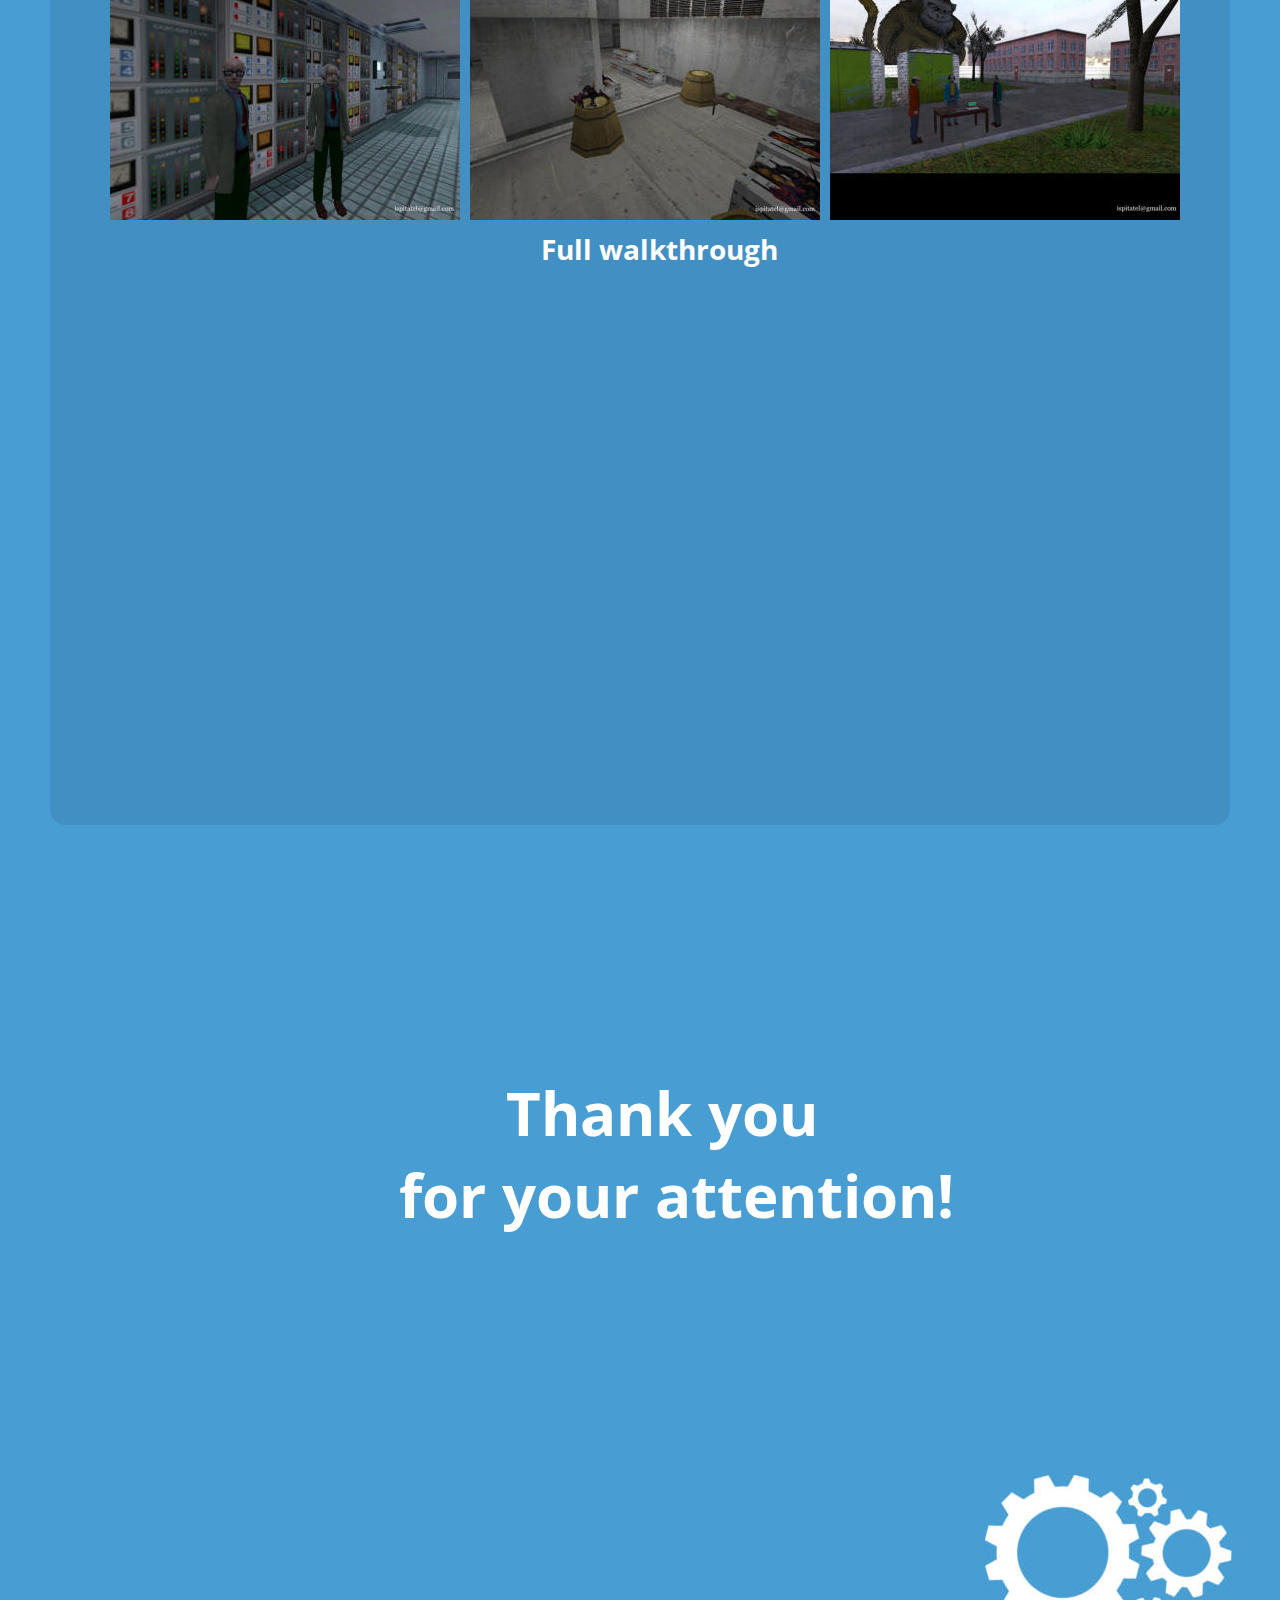
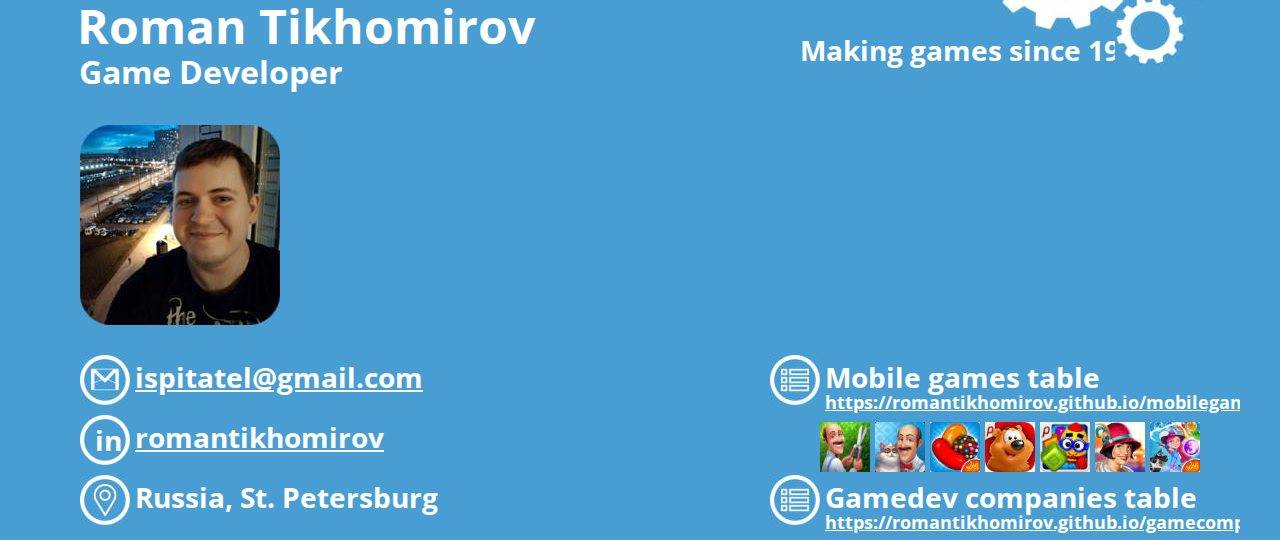
==== commit 7dc3fa4a: "" ====
--- a/index.htm
+++ b/index.htm
@@ -79,7 +79,8 @@
  <a href="&#109;&#97;&#105;&#108;&#116;&#111;&#58;&#105;&#115;&#112;&#105;&#116;&#97;&#116;&#101;&#108;&#64;&#103;&#109;&#97;&#105;&#108;&#46;&#99;&#111;&#109;" onclick="return(xr_nn());">
   <img class="xr_ap" src="index_htm_files/5974.jpg" alt="" title="" onmousemove="xr_mo(this,0,event)" style="left:40px;top:385px;width:50px;height:50px;"/>
  </a>
- <div class="xr_txt xr_s3" style="position: absolute; left:-402px; top:114px; width:179px; height:10px;">
+ <div class="xr_txt xr_s3" style="position: absolute; left:39px; top:114px; width:205px; height:10px;">
+  <span class="xr_tl xr_s3" style="top: -34.2px;">Game Developer</span>
  </div>
  <img class="xr_ap" src="index_htm_files/7683.jpg" alt="" title="" style="left:945px;top:-95px;width:157px;height:155px;"/>
  <img class="xr_ap" src="index_htm_files/7684.jpg" alt="" title="" style="left:1101px;top:-62px;width:91px;height:95px;"/>
@@ -208,8 +209,8 @@
  <div class="xr_txt xr_s6" style="position: absolute; left:785px; top:439px; width:372px; height:10px;">
   <span class="xr_tl xr_s6" style="top: -19.24px;"><a href="https://romantikhomirov.github.io/mobilegameslist" target="_blank" onclick="return(xr_nn());" onmousemove="xr_mo(this,0)" >https://romantikhomirov.github.io/mobilegameslist</a></span>
  </div>
- <div class="xr_txt xr_s2" style="position: absolute; left:798px; top:91px; width:269px; height:10px;">
-  <span class="xr_tl xr_s2" style="top: -29.93px;">Making levels since 1999</span>
+ <div class="xr_txt xr_s2" style="position: absolute; left:1068px; top:91px; width:277px; height:10px;">
+  <span class="xr_tr xr_s2" style="left: -308.27px; top: -29.93px; width: 308px;">Making games since 1999</span>
  </div>
  <img class="xr_ap" src="index_htm_files/6485.jpg" alt="" title="" style="left:40px;top:155px;width:200px;height:200px;"/>
  <img class="xr_ap" src="index_htm_files/6565.jpg" alt="" title="" style="left:40px;top:155px;width:200px;height:200px;"/>
@@ -411,7 +412,8 @@
  <a href="&#109;&#97;&#105;&#108;&#116;&#111;&#58;&#105;&#115;&#112;&#105;&#116;&#97;&#116;&#101;&#108;&#64;&#103;&#109;&#97;&#105;&#108;&#46;&#99;&#111;&#109;" onclick="return(xr_nn());">
   <img class="xr_ap" src="index_htm_files/5974.jpg" alt="" title="" onmousemove="xr_mo(this,0,event)" style="left:40px;top:8355px;width:50px;height:50px;"/>
  </a>
- <div class="xr_txt xr_s3" style="position: absolute; left:-402px; top:8084px; width:179px; height:10px;">
+ <div class="xr_txt xr_s3" style="position: absolute; left:39px; top:8084px; width:205px; height:10px;">
+  <span class="xr_tl xr_s3" style="top: -34.2px;">Game Developer</span>
  </div>
  <img class="xr_ap" src="index_htm_files/7957.jpg" alt="" title="" style="left:40px;top:8475px;width:50px;height:50px;"/>
  <div class="xr_txt xr_s4" style="position: absolute; left:95px; top:8508px; width:235px; height:10px;">
@@ -420,8 +422,8 @@
  <div class="xr_txt xr_s6" style="position: absolute; left:785px; top:8409px; width:372px; height:10px;">
   <span class="xr_tl xr_s6" style="top: -19.24px;"><a href="https://romantikhomirov.github.io/mobilegameslist" target="_blank" onclick="return(xr_nn());" onmousemove="xr_mo(this,0)" >https://romantikhomirov.github.io/mobilegameslist</a></span>
  </div>
- <div class="xr_txt xr_s2" style="position: absolute; left:798px; top:8061px; width:269px; height:10px;">
-  <span class="xr_tl xr_s2" style="top: -29.93px;">Making levels since 1999</span>
+ <div class="xr_txt xr_s2" style="position: absolute; left:1068px; top:8061px; width:277px; height:10px;">
+  <span class="xr_tr xr_s2" style="left: -308.27px; top: -29.93px; width: 308px;">Making games since 1999</span>
  </div>
  <img class="xr_ap" src="index_htm_files/6485.jpg" alt="" title="" style="left:40px;top:8125px;width:200px;height:200px;"/>
  <img class="xr_ap" src="index_htm_files/7958.jpg" alt="" title="" style="left:40px;top:8125px;width:200px;height:200px;"/>
